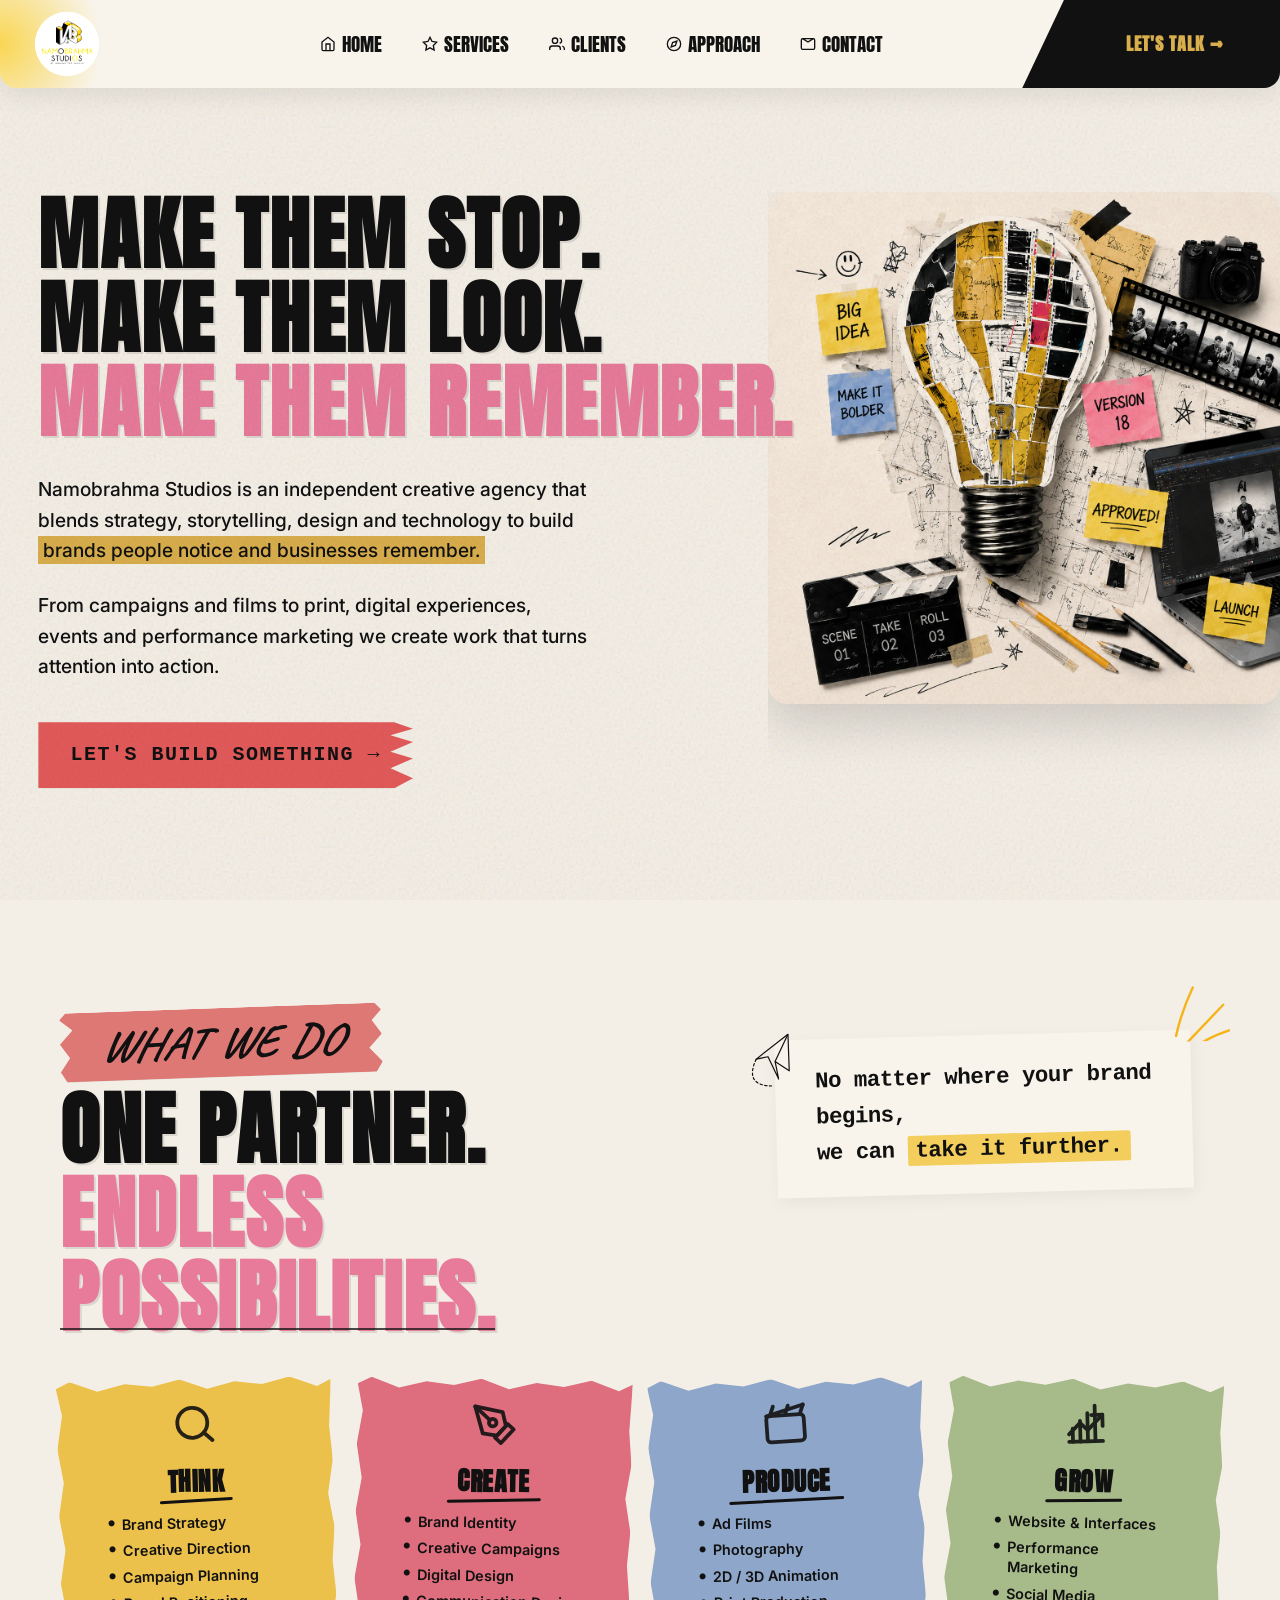
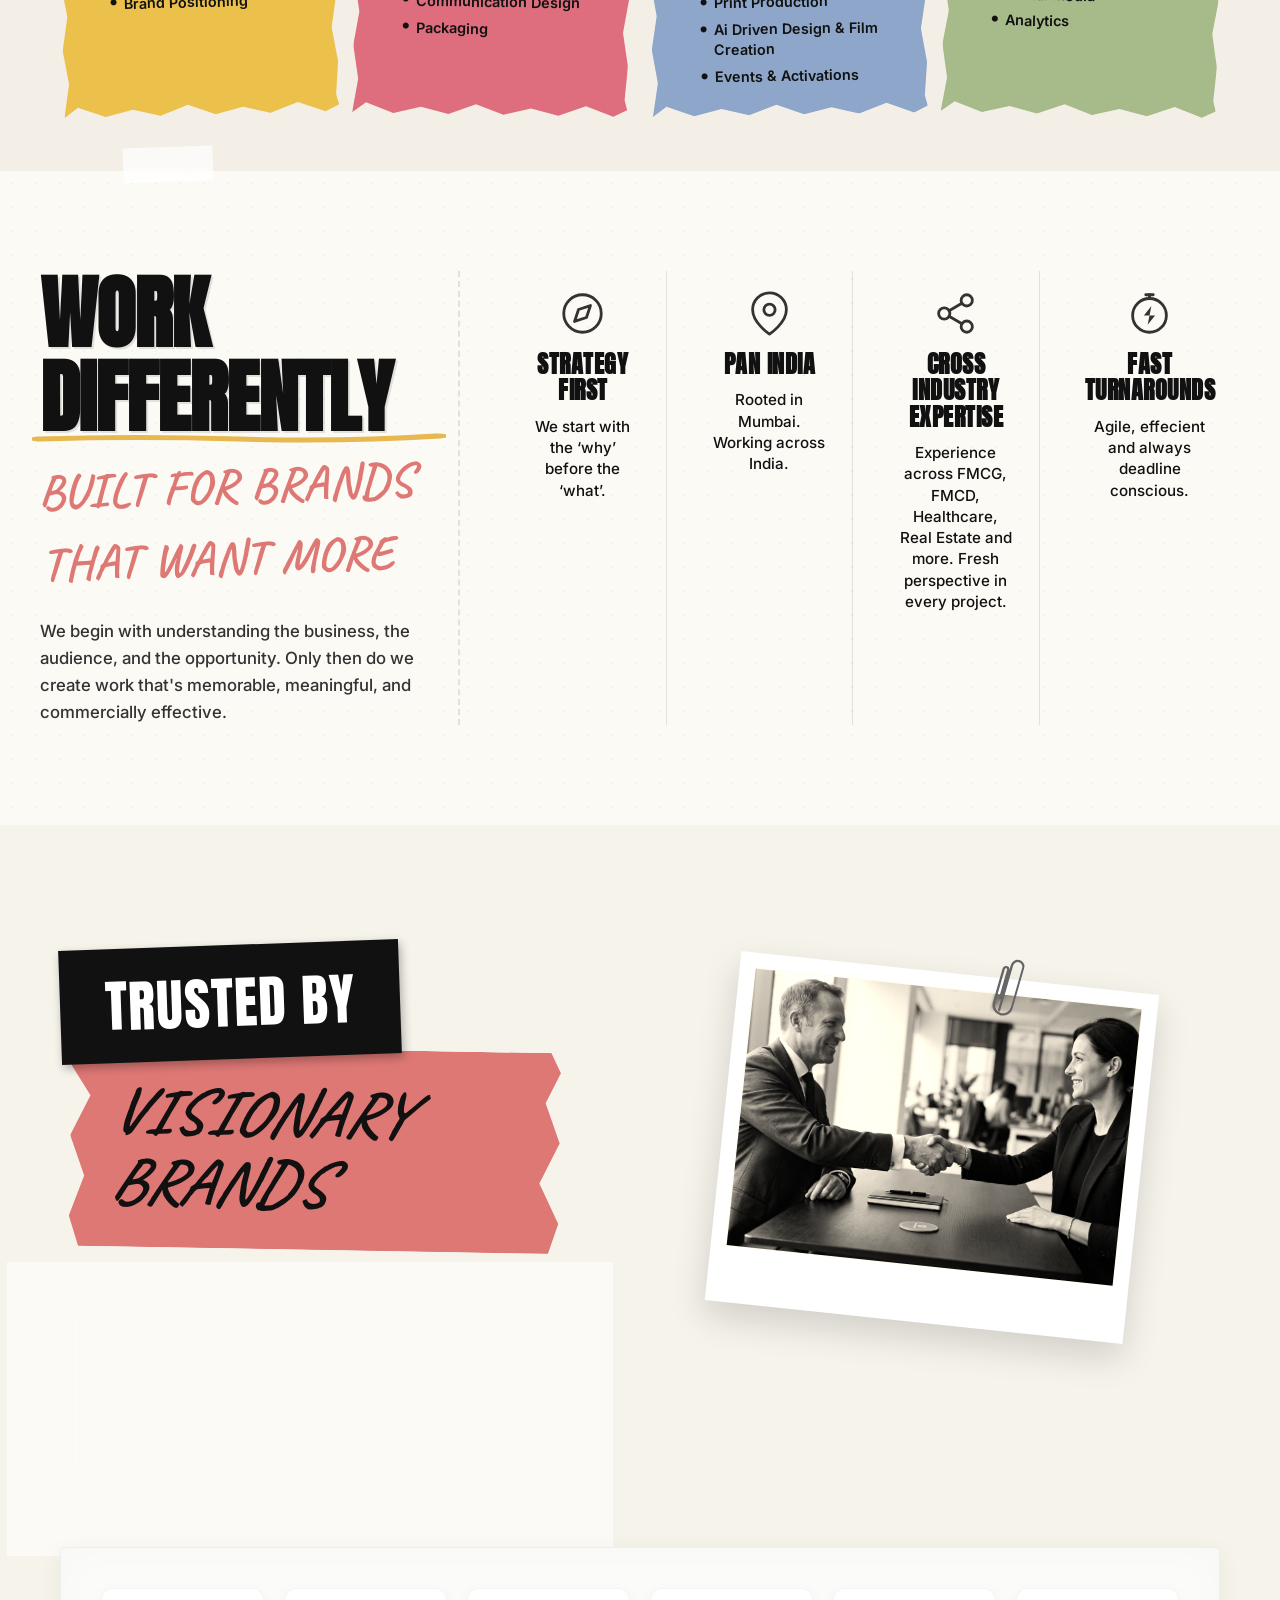
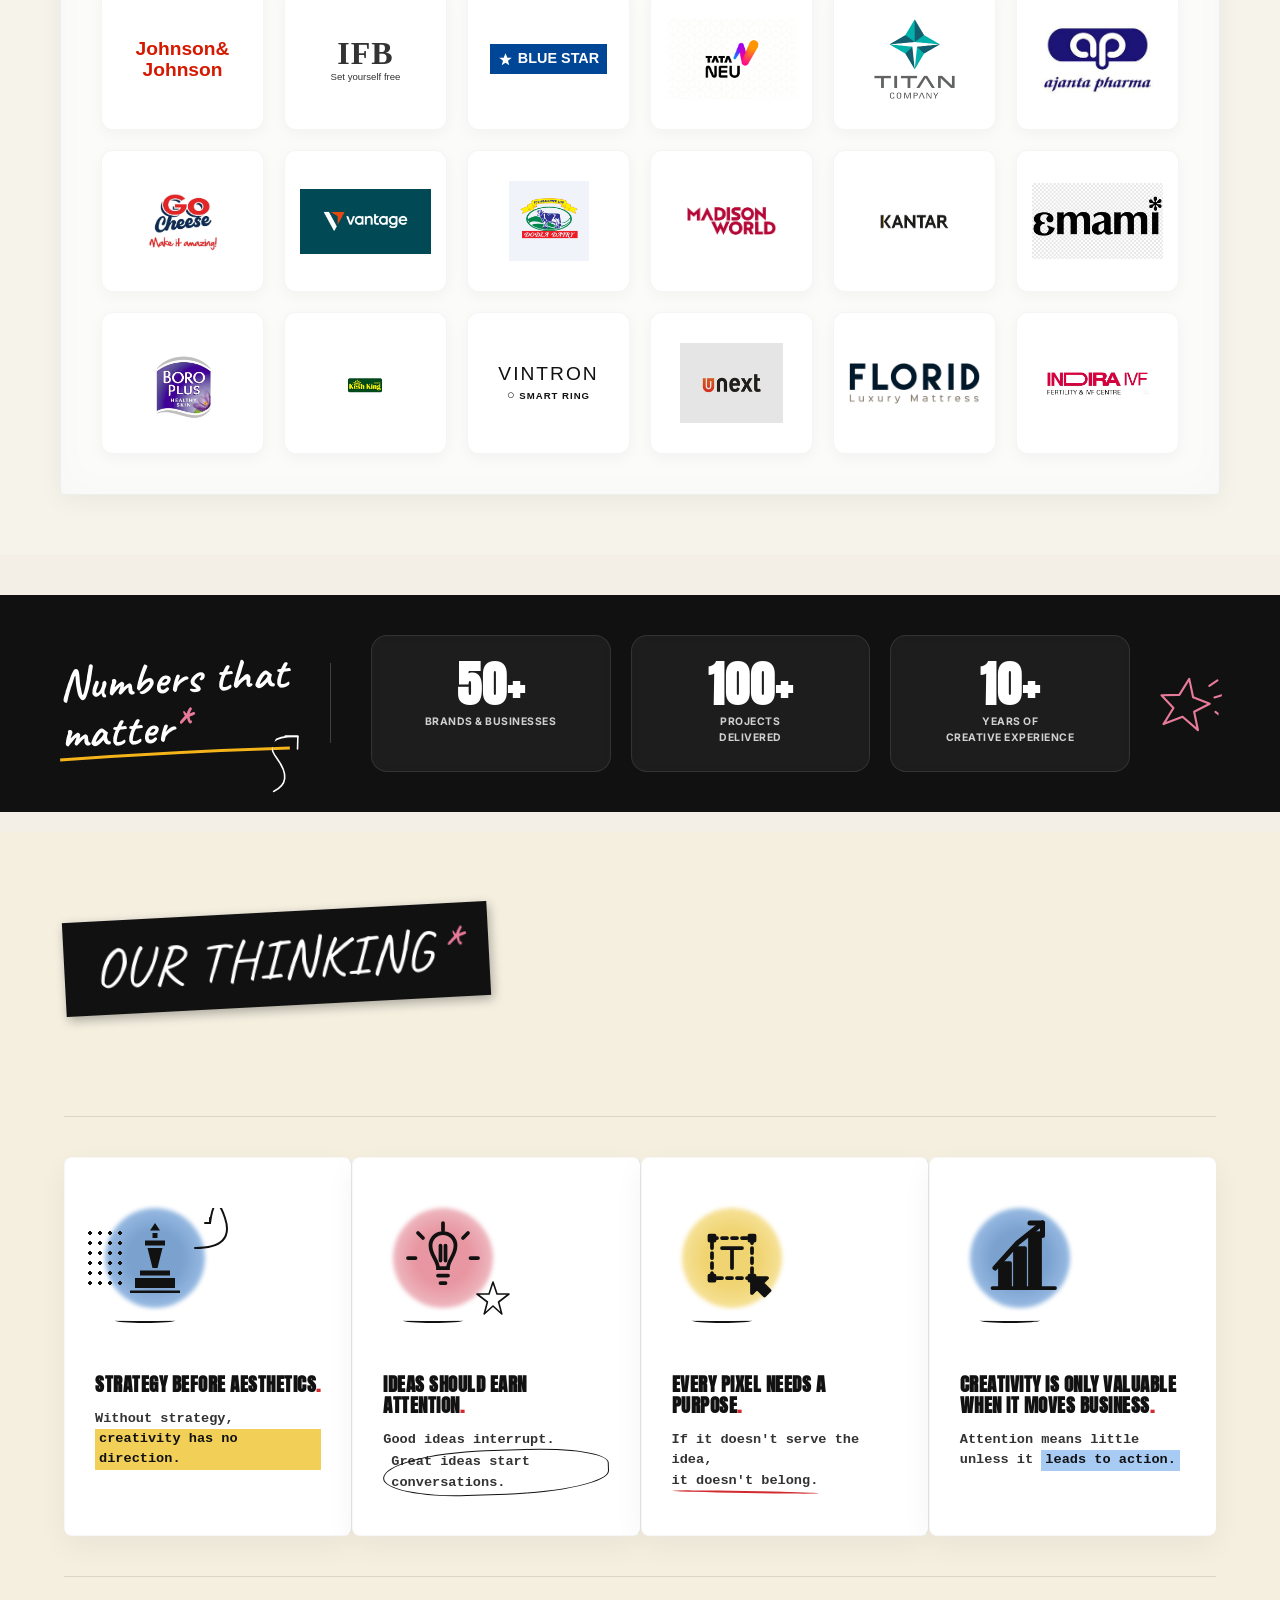
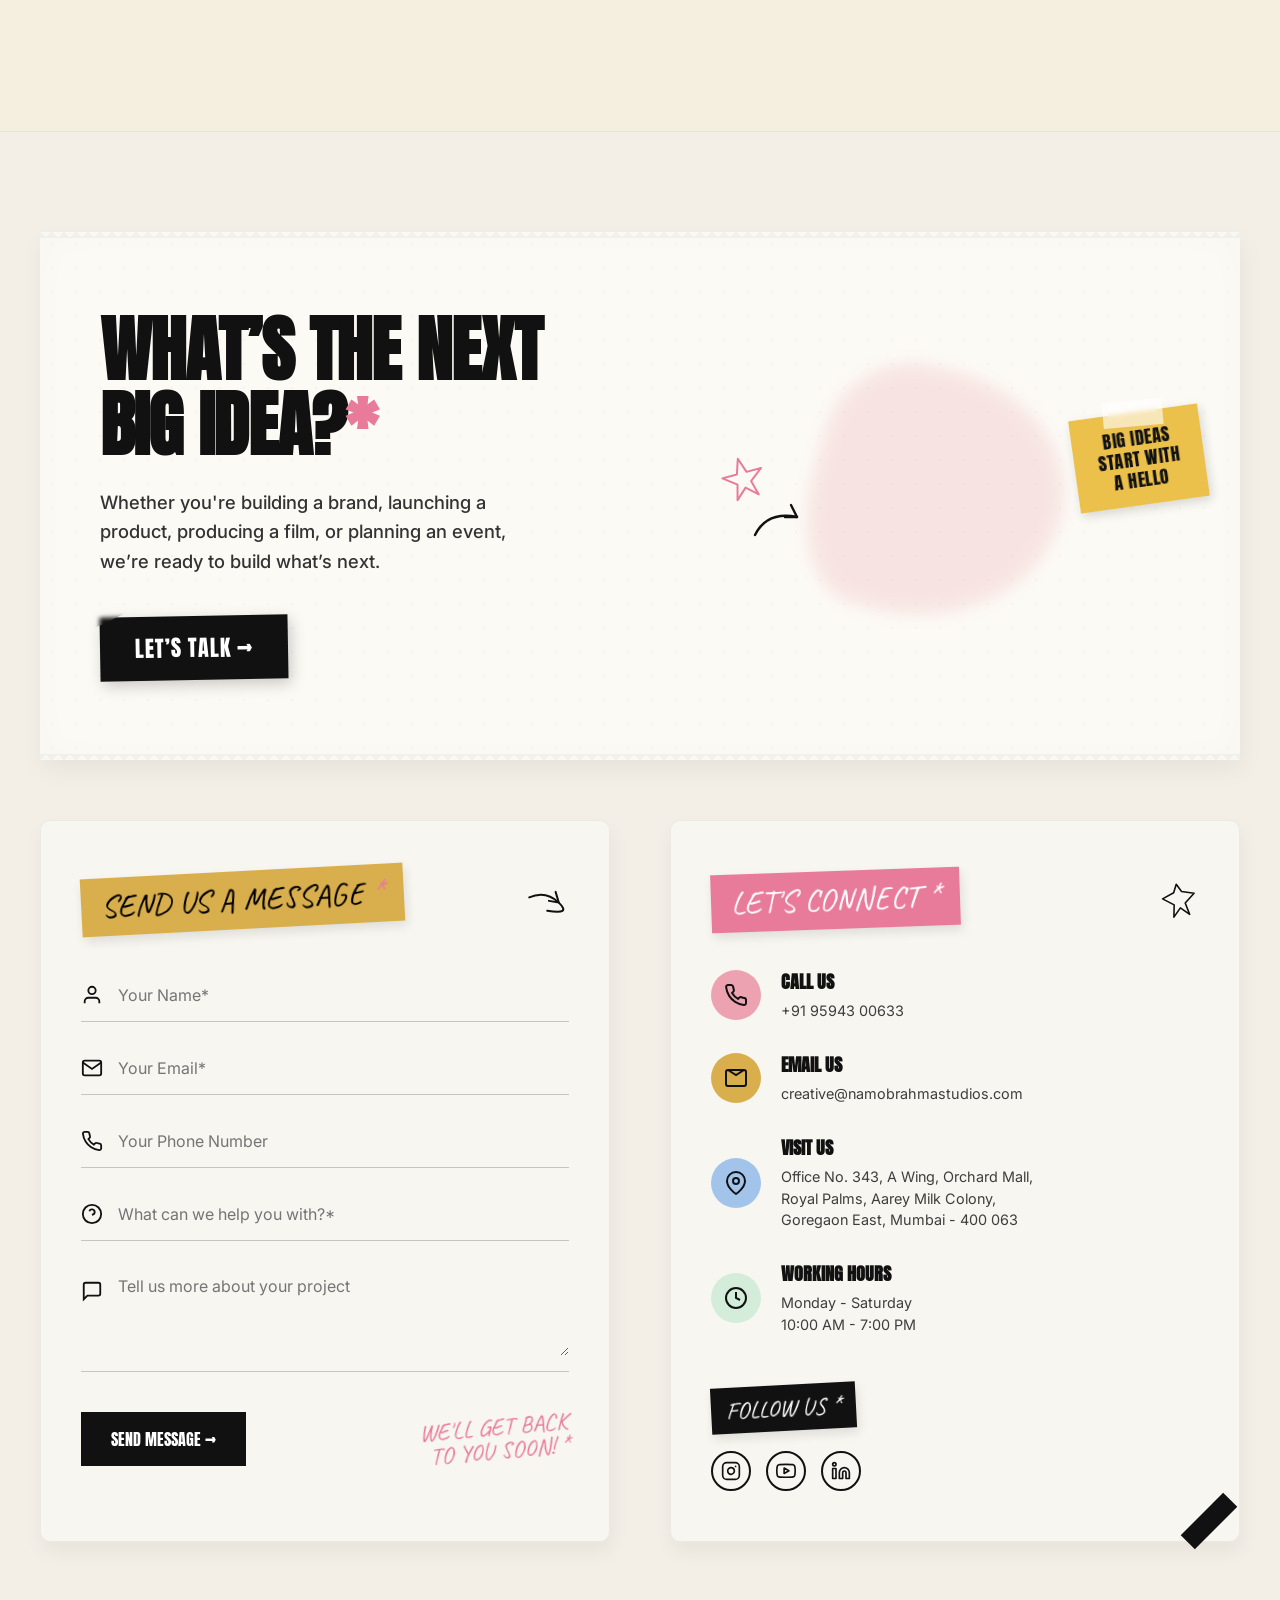
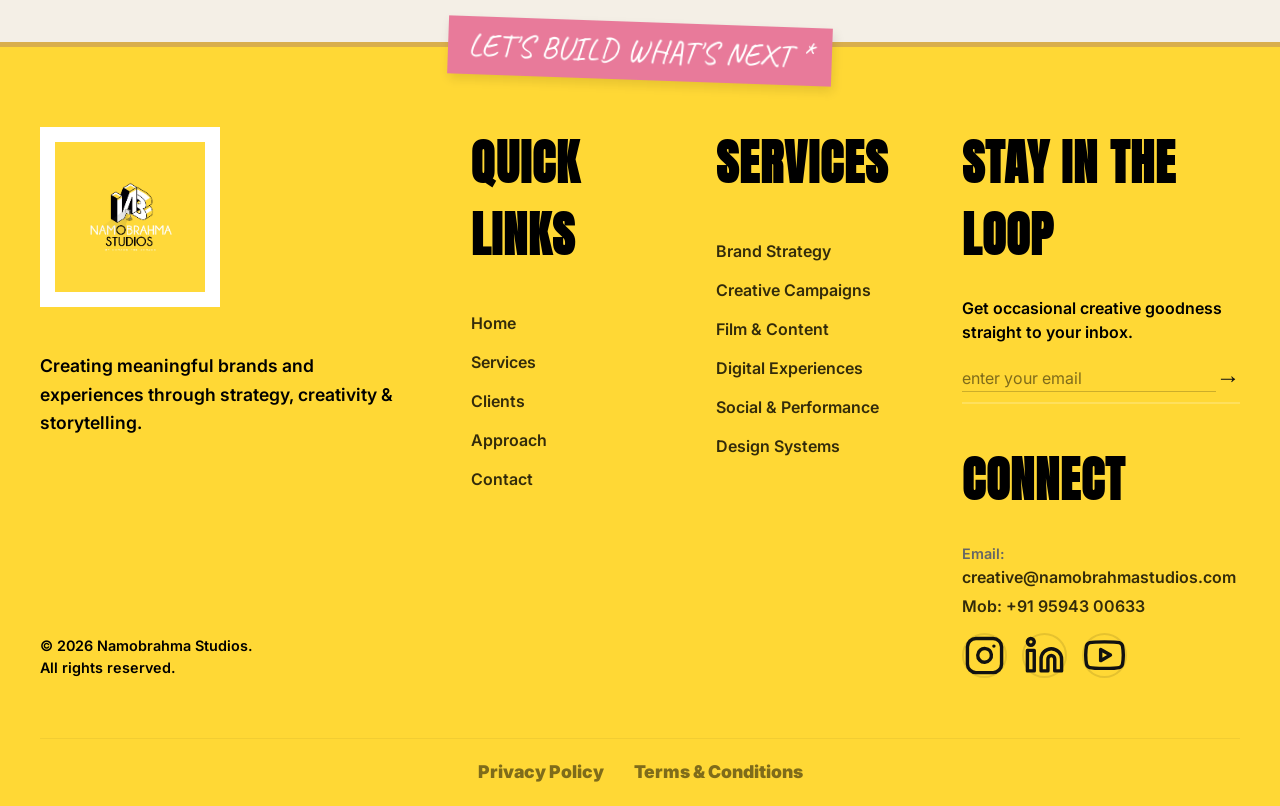
==== index.html @ f461fd4f "Merge: Resolve merge conflicts in index.html and styles.css" ====
<!DOCTYPE html>
<html lang="en">

<head>
  <meta charset="UTF-8" />
  <meta name="viewport" content="width=device-width, initial-width=1.0" />
  <title>Namobrahma Studios | Creative Agency</title>
  <link rel="icon" type="image/png" href="images/fevi_cone.png" />
  <link rel="stylesheet" href="styles.css?v=13" />
  <link rel="preconnect" href="https://fonts.googleapis.com">
  <link rel="preconnect" href="https://fonts.gstatic.com" crossorigin>
  <link
    href="https://fonts.googleapis.com/css2?family=Anton&family=Caveat:wght@400..700&family=Inter:wght@400;500;600;700;800&display=swap"
    rel="stylesheet">
</head>

<body>

  <!-- Background Paper Texture -->
  <div class="global-paper-texture"></div>

  <!-- NAVBAR -->
  <nav class="navbar">
    <a href="#home" class="logo" style="text-decoration:none; display: flex; align-items: center;">
      <img src="images/kunal_logo.png" alt="Namobrahma Studios Logo" class="brand-logo-img"
        style="height: 70px; width: 70px; object-fit: contain; display: block;">
    </a>
    <div class="nav-center">
      <a href="#home" class="nav-link active" style="display: inline-flex; align-items: center; gap: 6px;">
        <svg viewBox="0 0 24 24" fill="none" stroke="currentColor" stroke-width="2" style="width: 16px; height: 16px;">
          <path d="M3 9l9-7 9 7v11a2 2 0 0 1-2 2H5a2 2 0 0 1-2-2z"></path>
          <polyline points="9 22 9 12 15 12 15 22"></polyline>
        </svg>
        HOME
      </a>
      <a href="#SERVICES" class="nav-link" style="display: inline-flex; align-items: center; gap: 6px;">
        <svg viewBox="0 0 24 24" fill="none" stroke="currentColor" stroke-width="2" style="width: 16px; height: 16px;">
          <polygon
            points="12 2 15.09 8.26 22 9.27 17 14.14 18.18 21.02 12 17.77 5.82 21.02 7 14.14 2 9.27 8.91 8.26 12 2">
          </polygon>
        </svg>
        SERVICES
      </a>
      <a href="#CLIENTS" class="nav-link" style="display: inline-flex; align-items: center; gap: 6px;">
        <svg viewBox="0 0 24 24" fill="none" stroke="currentColor" stroke-width="2" style="width: 16px; height: 16px;">
          <path d="M17 21v-2a4 4 0 0 0-4-4H5a4 4 0 0 0-4 4v2"></path>
          <circle cx="9" cy="7" r="4"></circle>
          <path d="M23 21v-2a4 4 0 0 0-3-3.87"></path>
          <path d="M16 3.13a4 4 0 0 1 0 7.75"></path>
        </svg>
        CLIENTS
      </a>
      <a href="#APPROACH" class="nav-link" style="display: inline-flex; align-items: center; gap: 6px;">
        <svg viewBox="0 0 24 24" fill="none" stroke="currentColor" stroke-width="2" style="width: 16px; height: 16px;">
          <circle cx="12" cy="12" r="10"></circle>
          <polygon points="16.24 7.76 14.12 14.12 7.76 16.24 9.88 9.88 16.24 7.76"></polygon>
        </svg>
        APPROACH
      </a>
      <a href="#CONTACT" class="nav-link" style="display: inline-flex; align-items: center; gap: 6px;">
        <svg viewBox="0 0 24 24" fill="none" stroke="currentColor" stroke-width="2" style="width: 16px; height: 16px;">
          <path d="M4 4h16c1.1 0 2 .9 2 2v12c0 1.1-.9 2-2 2H4c-1.1 0-2-.9-2-2V6c0-1.1.9-2 2-2zm0 0l8 5 8-5"></path>
        </svg>
        CONTACT
      </a>
    </div>
    <div class="nav-right" style="position: relative; z-index: 999999; pointer-events: auto;">
      <a href="mailto:creative@namobrahmastudios.com" target="_blank" class="btn-primary"
        style="background: var(--text-black); color: var(--mustard-yellow); padding: 10px 25px; font-family: var(--font-heading); font-size: 1.1rem; border-radius: 4px; text-decoration: none; position: relative; z-index: 999999; pointer-events: auto; cursor: pointer; display: inline-block;">LET'S
        TALK &rarr;</a>
    </div>
    <!-- Mobile Menu Toggle -->
    <button class="hamburger-menu" id="hamburger-menu" aria-label="Open menu">
      <span></span>
      <span></span>
      <span></span>
    </button>
  </nav>

  <!-- Full-Screen Mobile Menu -->
  <div class="mobile-menu-backdrop" id="mobile-menu-backdrop" aria-hidden="true"></div>
  <div class="mobile-drawer" id="mobile-menu" role="dialog" aria-modal="true" aria-label="Mobile Navigation">

    <div class="drawer-content">
      <div class="mobile-menu-links">
        <a href="#home" class="nav-item-link">
          <svg viewBox="0 0 24 24" fill="none" stroke="currentColor" stroke-width="2" class="nav-icon">
            <path d="M3 9l9-7 9 7v11a2 2 0 0 1-2 2H5a2 2 0 0 1-2-2z"></path>
            <polyline points="9 22 9 12 15 12 15 22"></polyline>
          </svg>
          <span class="nav-text">HOME</span>
          <span class="nav-arrow">&rsaquo;</span>
        </a>
        <a href="#SERVICES" class="nav-item-link">
          <svg viewBox="0 0 24 24" fill="none" stroke="currentColor" stroke-width="2" class="nav-icon">
            <polygon
              points="12 2 15.09 8.26 22 9.27 17 14.14 18.18 21.02 12 17.77 5.82 21.02 7 14.14 2 9.27 8.91 8.26 12 2">
            </polygon>
          </svg>
          <span class="nav-text">SERVICES</span>
          <span class="nav-arrow">&rsaquo;</span>
        </a>
        <a href="#CLIENTS" class="nav-item-link">
          <svg viewBox="0 0 24 24" fill="none" stroke="currentColor" stroke-width="2" class="nav-icon">
            <path d="M20 21v-2a4 4 0 0 0-4-4H8a4 4 0 0 0-4 4v2"></path>
            <circle cx="12" cy="7" r="4"></circle>
          </svg>
          <span class="nav-text">CLIENTS</span>
          <span class="nav-arrow">&rsaquo;</span>
        </a>
        <a href="#APPROACH" class="nav-item-link">
          <svg viewBox="0 0 24 24" fill="none" stroke="currentColor" stroke-width="2" class="nav-icon">
            <circle cx="12" cy="12" r="10"></circle>
            <polygon points="16.24 7.76 14.12 14.12 7.76 16.24 9.88 9.88 16.24 7.76"></polygon>
          </svg>
          <span class="nav-text">APPROACH</span>
          <span class="nav-arrow">&rsaquo;</span>
        </a>
        <a href="#CONTACT" class="nav-item-link">
          <svg viewBox="0 0 24 24" fill="none" stroke="currentColor" stroke-width="2" class="nav-icon">
            <path d="M4 4h16c1.1 0 2 .9 2 2v12c0 1.1-.9 2-2 2H4c-1.1 0-2-.9-2-2V6c0-1.1.9-2 2-2z"></path>
            <polyline points="22,6 12,13 2,6"></polyline>
          </svg>
          <span class="nav-text">CONTACT</span>
          <span class="nav-arrow">&rsaquo;</span>
        </a>
        <a href="mailto:creative@namobrahmastudios.com" class="btn-primary black-btn drawer-cta"
          style="margin-top: 1rem; display: flex; align-items: center; justify-content: center; gap: 10px; font-size: 1.1rem; padding: 12px 20px; position: relative; z-index: 99999; cursor: pointer;">
          <svg viewBox="0 0 24 24" fill="none" stroke="currentColor" stroke-width="2.5"
            style="width: 22px; height: 22px;">
            <path d="M4 4h16c1.1 0 2 .9 2 2v12c0 1.1-.9 2-2 2H4c-1.1 0-2-.9-2-2V6c0-1.1.9-2 2-2zm0 0l8 5 8-5" />
          </svg>
          LET'S TALK
        </a>
      </div>

      <div class="mobile-menu-footer"
        style="display: flex; flex-direction: column; align-items: center; gap: 15px; width: 100%; margin-top: auto; padding-top: 10px;">
        <div class="mobile-menu-socials" style="display: flex; gap: 20px;">
          <a href="https://www.instagram.com/namobrahmastudios?igsh=MTkwMXp5d3l5ZXR4Zg==" target="_blank"
            rel="noopener noreferrer"
            style="color: #111; transition: transform 0.3s ease, color 0.3s ease; display: flex; align-items: center; justify-content: center;"
            onmouseover="this.style.color='#f78da7'; this.style.transform='translateY(-3px) scale(1.1)';"
            onmouseout="this.style.color='#111'; this.style.transform='translateY(0) scale(1)';">
            <svg viewBox="0 0 24 24" stroke="currentColor" stroke-width="2" fill="none" stroke-linecap="round"
              stroke-linejoin="round" style="width: 24px; height: 24px;">
              <rect x="2" y="2" width="20" height="20" rx="5" ry="5"></rect>
              <path d="M16 11.37A4 4 0 1 1 12.63 8 4 4 0 0 1 16 11.37z"></path>
              <line x1="17.5" y1="6.5" x2="17.51" y2="6.5"></line>
            </svg>
          </a>
          <a href="https://www.linkedin.com/company/namobrahma-studios/" target="_blank" rel="noopener noreferrer"
            style="color: #111; transition: transform 0.3s ease, color 0.3s ease; display: flex; align-items: center; justify-content: center;"
            onmouseover="this.style.color='#f78da7'; this.style.transform='translateY(-3px) scale(1.1)';"
            onmouseout="this.style.color='#111'; this.style.transform='translateY(0) scale(1)';">
            <svg viewBox="0 0 24 24" stroke="currentColor" stroke-width="2" fill="none" stroke-linecap="round"
              stroke-linejoin="round" style="width: 24px; height: 24px;">
              <path d="M16 8a6 6 0 0 1 6 6v7h-4v-7a2 2 0 0 0-2-2 2 2 0 0 0-2 2v7h-4v-7a6 6 0 0 1 6-6z"></path>
              <rect x="2" y="9" width="4" height="12"></rect>
              <circle cx="4" cy="4" r="2"></circle>
            </svg>
          </a>
          <a href="https://youtube.com/@namobrahmastudios8147?si=V2e2iXFyJWgSS1Wc" target="_blank"
            rel="noopener noreferrer"
            style="color: #111; transition: transform 0.3s ease, color 0.3s ease; display: flex; align-items: center; justify-content: center;"
            onmouseover="this.style.color='#f78da7'; this.style.transform='translateY(-3px) scale(1.1)';"
            onmouseout="this.style.color='#111'; this.style.transform='translateY(0) scale(1)';">
            <svg viewBox="0 0 24 24" stroke="currentColor" stroke-width="2" fill="none" stroke-linecap="round"
              stroke-linejoin="round" style="width: 24px; height: 24px;">
              <path
                d="M22.54 6.42a2.78 2.78 0 0 0-1.94-2C18.88 4 12 4 12 4s-6.88 0-8.6.46a2.78 2.78 0 0 0-1.94 2A29 29 0 0 0 1 11.75a29 29 0 0 0 .46 5.33 2.78 2.78 0 0 0 1.94 2c1.72.46 8.6.46 8.6.46s6.88 0 8.6-.46a2.78 2.78 0 0 0 1.94-2 29 29 0 0 0 .46-5.33 29 29 0 0 0-.46-5.33z">
              </path>
              <polygon points="9.75 15.02 15.5 11.75 9.75 8.48 9.75 15.02"></polygon>
            </svg>
          </a>
        </div>
        <div class="mobile-menu-contact"
          style="display: flex; flex-direction: column; gap: 6px; font-family: var(--font-body); font-size: 0.85rem; color: #111; align-items: center; text-align: center;">
          <a href="mailto:creative@namobrahmastudios.com"
            style="display: flex; align-items: center; gap: 8px; text-decoration: none; color: #111; transition: opacity 0.3s ease; overflow-wrap: anywhere; word-break: break-word;"
            onmouseover="this.style.opacity='0.7';" onmouseout="this.style.opacity='1';">
            <svg viewBox="0 0 24 24" fill="none" stroke="#cca45d" stroke-width="2"
              style="width: 14px; height: 14px; flex-shrink: 0;">
              <path d="M4 4h16c1.1 0 2 .9 2 2v12c0 1.1-.9 2-2 2H4c-1.1 0-2-.9-2-2V6c0-1.1.9-2 2-2zm0 0l8 5 8-5" />
            </svg>
            creative@namobrahmastudios.com
          </a>
          <a href="https://www.google.com/maps/search/?api=1&query=Office+No.+343,+A+Wing,+Orchard+Mall,+Royal+Palms,+Aarey+Milk+Colony,+Goregaon+East,+Mumbai+-+400+063"
            target="_blank" rel="noopener noreferrer"
            style="display: flex; align-items: center; gap: 8px; text-decoration: none; color: #111; transition: opacity 0.3s ease;"
            onmouseover="this.style.opacity='0.7';" onmouseout="this.style.opacity='1';">
            <svg viewBox="0 0 24 24" fill="none" stroke="#cca45d" stroke-width="2"
              style="width: 14px; height: 14px; flex-shrink: 0;">
              <path d="M21 10c0 7-9 13-9 13s-9-6-9-13a9 9 0 0 1 18 0z" />
              <circle cx="12" cy="10" r="3" />
            </svg>
            Mumbai, India
          </a>
        </div>
      </div>
    </div>
  </div>

  <!-- HERO SECTION -->
  <header class="hero-section" id="home">


    <div class="hero-content">
      <div class="hero-left">
        <h1 class="huge-title" style="margin-bottom: 30px;">
          <div class="line animate-fade-up delay-1">MAKE THEM STOP.</div>
          <div class="line animate-fade-up delay-2">MAKE THEM LOOK.</div>
          <div class="line animate-fade-up delay-3" style="color: var(--hot-pink); position: relative;">MAKE THEM
            REMEMBER.
            <svg style="position: absolute; bottom: 8px; left: 0; width: 100%; height: 8px;" preserveAspectRatio="none"
              viewBox="0 0 100 10">
              <path class="animate-draw delay-4" d="M0 5 Q 25 2, 50 5 T 100 5" fill="none" stroke="#111"
                stroke-width="3" stroke-linecap="round" />
            </svg>
          </div>
        </h1>
        <p class="hero-desc animate-fade-up delay-4"
          style="max-width: 550px; font-weight: 500; font-size: 1.2rem; line-height: 1.6; margin-bottom: 1.5rem;">
          Namobrahma Studios is an independent creative agency that blends strategy, storytelling, design and technology
          to build <mark style="background-color: var(--mustard-yellow); padding: 2px 5px; color: inherit;">brands
            people notice and businesses remember.</mark>
        </p>
        <p class="hero-desc animate-fade-up delay-5"
          style="max-width: 550px; font-weight: 500; font-size: 1.2rem; line-height: 1.6;">
          From campaigns and films to print, digital experiences, events and performance marketing we create work that
          turns <span style="position: relative; white-space: nowrap;">attention into action.<svg
              style="position:absolute; bottom:0px; left:0; width:100%; height:6px;" preserveAspectRatio="none"
              viewBox="0 0 100 5">
              <path class="animate-draw delay-6" d="M0 3 Q 25 0, 50 3 T 100 3" fill="none" stroke="#E87A9A"
                stroke-width="2" />
            </svg></span>
        </p>
        <div class="hero-ctas animate-fade-up delay-6" style="margin-top: 40px;">
          <a href="#CONTACT" class="btn-torn-pink">LET'S BUILD SOMETHING &rarr;</a>
          <svg style="width: 60px; height: 60px; margin-left: 20px;" viewBox="0 0 100 100">
            <path class="animate-draw delay-7" d="M 90 80 Q 50 90, 20 40" fill="none" stroke="#111" stroke-width="2" />
            <path class="animate-draw delay-7" d="M 30 35 L 20 40 L 15 50" fill="none" stroke="#111" stroke-width="2" />
          </svg>
        </div>
      </div>

      <div class="hero-right">
        <!-- Dynamic Interactive Collage -->
        <div class="collage-container">
          <img src="images/home_page_image.png" alt="Hero Collage" class="hero-collage-img"
            style="border-radius: 20px; box-shadow: 0 20px 50px rgba(0,0,0,0.15);" />
        </div>
      </div>
    </div>
  </header>

  <div id="SERVICES">
    <!-- SERVICES NEW HERO SECTION -->
    <section class="services-hero">
      <div class="services-hero-top">
        <div class="sh-left">
          <div class="animate-jump-on-scroll">
            <div class="pink-torn-tape">WHAT WE DO</div>
          </div>
          <h1 class="huge-title" style="margin-bottom: 20px; line-height: 0.9;">
            <div class="line">ONE PARTNER.</div>
            <div class="line" style="color: var(--hot-pink);">ENDLESS</div>
            <div class="line" style="color: var(--hot-pink); position: relative;">POSSIBILITIES.
              <svg style="position: absolute; bottom: 8px; left: 0; width: 100%; height: 4px;"
                preserveAspectRatio="none" viewBox="0 0 100 10">
                <path d="M0 5 L100 5" fill="none" stroke="#111" stroke-width="4" stroke-linecap="round" />
              </svg>
            </div>
          </h1>
        </div>
        <div class="sh-right" style="padding-top: 20px;">
          <div class="sh-desc-wrapper"
            style="position: relative; display: inline-block; padding: 25px 40px; transform: rotate(-1.5deg); margin-left: 20px;">
            <!-- Paper plane doodle -->
            <div class="doodle-plane" style="position: absolute; top: -15px; left: -30px; transform: rotate(-10deg);">
              <svg width="60" height="60" viewBox="0 0 100 100">
                <path class="plane-path" d="M 20 50 L 80 20 L 70 80 L 50 60 L 50 90 L 40 50 Z" fill="none" stroke="#111"
                  stroke-width="2" stroke-linejoin="round" />
                <path class="plane-path" d="M 50 60 L 80 20" fill="none" stroke="#111" stroke-width="2" />
                <path class="plane-path" d="M 20 50 Q -10 90, 40 100" fill="none" stroke="#111" stroke-width="2"
                  stroke-dasharray="4 4" stroke-linecap="round" />
              </svg>
            </div>

            <p class="sh-desc"
              style="font-family: 'Courier New', Courier, monospace; font-weight: 700; font-size: 1.4rem; line-height: 1.6; margin: 0; letter-spacing: -0.5px;">
              No matter where your brand<br>
              begins,<br>
              we can <mark class="sh-mark" style="padding: 2px 8px; border-radius: 2px;">take it further.</mark>
            </p>

            <!-- Yellow radiating doodle top right -->
            <svg
              style="position: absolute; right: 20px; top: -30px; width: 60px; height: 60px; transform: translate(100%, -30%);"
              viewBox="0 0 100 100">
              <path d="M 10 90 Q 20 50, 40 10" fill="none" stroke="#F4B41A" stroke-width="4" stroke-linecap="round" />
              <path d="M 30 100 Q 60 70, 90 40" fill="none" stroke="#F4B41A" stroke-width="4" stroke-linecap="round" />
              <path d="M 40 110 Q 70 90, 110 80" fill="none" stroke="#F4B41A" stroke-width="4" stroke-linecap="round" />
            </svg>
          </div>

          <div class="pantone-graphic" style="text-align:right; margin-top: 20px; position: relative; z-index: -1;">
            <!-- CSS Pantone Swatches -->
            <div class="pantone-fan">
              <div class="swatch s1">
                <div class="color" style="background: #C3C5C4;"></div>
                <div class="white-base"></div>
              </div>
              <div class="swatch s2">
                <div class="color" style="background: #540D14;"></div>
                <div class="white-base"></div>
              </div>
              <div class="swatch s3">
                <div class="color" style="background: #CD5144;"></div>
                <div class="white-base"></div>
              </div>
              <div class="swatch s4">
                <div class="color" style="background: #CBA012;"></div>
                <div class="white-base"></div>
              </div>
              <div class="swatch s5">
                <div class="color" style="background: #DC9E0E;"></div>
                <div class="white-base"></div>
              </div>
              <div class="swatch s6">
                <div class="color" style="background: #B4234C;"></div>
                <div class="white-base"></div>
              </div>
              <div class="swatch s7">
                <div class="color" style="background: #0D3E4A;"></div>
                <div class="white-base"></div>
              </div>
              <div class="swatch s8">
                <div class="color" style="background: #143545;"></div>
                <div class="white-base"></div>
              </div>
              <div class="swatch s9">
                <div class="color" style="background: #182C3D;"></div>
                <div class="white-base pantone-text">PANTONE</div>
                <div class="tape-piece"></div>
              </div>
            </div>
          </div>
        </div>
      </div>



      <div class="services-paper-container">
        <div class="paper-card p-yellow">
          <svg class="paper-icon" viewBox="0 0 24 24" fill="none" stroke="#111" stroke-width="2" stroke-linecap="round"
            stroke-linejoin="round">
            <circle cx="11" cy="11" r="8"></circle>
            <line x1="21" y1="21" x2="16.65" y2="16.65"></line>
          </svg>
          <h3>THINK</h3>
          <ul class="paper-list">
            <li>Brand Strategy</li>
            <li>Creative Direction</li>
            <li>Campaign Planning</li>
            <li>Brand Positioning</li>
          </ul>
        </div>
        <div class="paper-card p-pink">
          <svg class="paper-icon" viewBox="0 0 24 24" fill="none" stroke="#111" stroke-width="2" stroke-linecap="round"
            stroke-linejoin="round">
            <path d="M12 19l7-7 3 3-7 7-3-3z"></path>
            <path d="M18 13l-1.5-7.5L2 2l3.5 14.5L13 18l5-5z"></path>
            <path d="M2 2l7.586 7.586"></path>
            <circle cx="11" cy="11" r="2"></circle>
          </svg>
          <h3>CREATE</h3>
          <ul class="paper-list">
            <li>Brand Identity</li>
            <li>Creative Campaigns</li>
            <li>Digital Design</li>
            <li>Communication Design</li>
            <li>Packaging</li>
          </ul>
        </div>
        <div class="paper-card p-blue">
          <svg class="paper-icon" viewBox="0 0 24 24" fill="none" stroke="#111" stroke-width="2" stroke-linecap="round"
            stroke-linejoin="round">
            <rect x="2" y="7" width="20" height="14" rx="2" ry="2"></rect>
            <path d="M2 7l20-5"></path>
            <path d="M6 2l-2 5"></path>
            <path d="M14 2l-2 5"></path>
            <path d="M22 2l-2 5"></path>
          </svg>
          <h3>PRODUCE</h3>
          <ul class="paper-list">
            <li>Ad Films</li>
            <li>Photography</li>
            <li>2D / 3D Animation</li>
            <li>Print Production</li>
            <li>Ai Driven Design & Film Creation</li>
            <li>Events & Activations</li>
          </ul>
        </div>
        <div class="paper-card p-green">
          <svg class="paper-icon" viewBox="0 0 24 24" fill="none" stroke="#111" stroke-width="2" stroke-linecap="round"
            stroke-linejoin="round">
            <path d="M3 21h18"></path>
            <path d="M5 21V14"></path>
            <path d="M9 21V10"></path>
            <path d="M13 21V6"></path>
            <path d="M17 21V2"></path>
            <polyline points="3 17 9 11 13 15 21 7"></polyline>
            <polyline points="15 7 21 7 21 13"></polyline>
          </svg>
          <h3>GROW</h3>
          <ul class="paper-list">
            <li>Website & Interfaces</li>
            <li>Performance Marketing</li>
            <li>Social Media</li>
            <li>Analytics</li>
          </ul>
        </div>
      </div>

    </section>

    <!-- WORK DIFFERENTLY (Scrapbook Section) -->
    <section class="scrapbook-section"
      style="padding: 100px 40px; max-width: 1400px; margin: 0 auto; position: relative;">

      <div class="sb-layout-row">
        <!-- Main Heading Area -->
        <div class="sb-header-left">
          <!-- Tape decoration -->
          <div class="sb-tape sb-tape-center"
            style="position: absolute; top: -20px; left: 10%; transform: rotate(-2deg); width: 80px; height: 25px;">
          </div>

          <h2 class="huge-title"
            style="font-family: 'Anton', sans-serif; font-size: 4rem; letter-spacing: -1px; margin-bottom: 5px; color: #111; text-transform: uppercase; position: relative; display: inline-block; z-index: 2;">
            Work Differently
            <!-- Hand-drawn underline SVG -->
            <svg style="position: absolute; bottom: -5px; left: -2%; width: 104%; height: 20px;"
              preserveAspectRatio="none" viewBox="0 0 100 20">
              <path d="M2 15 Q 25 12, 50 15 T 98 12" fill="none" stroke="#e6b84f" stroke-width="5"
                stroke-linecap="round" />
            </svg>
          </h2>

          <h3
            style="font-family: 'Caveat', cursive; font-size: 2.2rem; color: #de7875; margin-top: 5px; margin-bottom: 25px; transform: rotate(-2deg); display: inline-block;">
            Built for brands that want more
          </h3>

          <p
            style="font-family: 'Inter', sans-serif; font-size: 1.05rem; font-weight: 500; max-width: 100%; line-height: 1.6; color: #333;">
            We begin with understanding the business, the audience, and the opportunity. Only then do we create work
            that's memorable, meaningful, and commercially effective.
          </p>
        </div>

        <!-- Pointers Area -->
        <div class="sb-grid-row">
          <!-- Card 1 -->
          <div class="sb-card">
            <svg class="sb-icon" viewBox="0 0 24 24" fill="none" stroke="#111" stroke-width="1.5" stroke-linecap="round"
              stroke-linejoin="round">
              <circle cx="12" cy="12" r="10"></circle>
              <polygon points="16.24 7.76 14.12 14.12 7.76 16.24 9.88 9.88 16.24 7.76"></polygon>
            </svg>
            <h4>Strategy First</h4>
            <p>We start with the ‘why’ before the ‘what’.</p>
            <div class="sb-hover-mark">
              <svg viewBox="0 0 100 20" preserveAspectRatio="none">
                <path d="M0 10 Q 50 0, 100 15" fill="none" stroke="#111" stroke-width="4" stroke-linecap="round" />
              </svg>
            </div>
          </div>

          <!-- Card 2 -->
          <div class="sb-card">
            <svg class="sb-icon" viewBox="0 0 24 24" fill="none" stroke="#111" stroke-width="1.5" stroke-linecap="round"
              stroke-linejoin="round">
              <path d="M21 10c0 7-9 13-9 13s-9-6-9-13a9 9 0 0 1 18 0z"></path>
              <circle cx="12" cy="10" r="3"></circle>
            </svg>
            <h4>Pan India</h4>
            <p>Rooted in Mumbai. Working across India.</p>
            <div class="sb-hover-mark">
              <svg viewBox="0 0 100 20" preserveAspectRatio="none">
                <path d="M0 15 Q 50 20, 100 10" fill="none" stroke="#111" stroke-width="4" stroke-linecap="round" />
              </svg>
            </div>
          </div>

          <!-- Card 3 -->
          <div class="sb-card">
            <svg class="sb-icon" viewBox="0 0 24 24" fill="none" stroke="#111" stroke-width="1.5" stroke-linecap="round"
              stroke-linejoin="round">
              <circle cx="18" cy="5" r="3"></circle>
              <circle cx="6" cy="12" r="3"></circle>
              <circle cx="18" cy="19" r="3"></circle>
              <line x1="8.59" y1="13.51" x2="15.42" y2="17.49"></line>
              <line x1="15.41" y1="6.51" x2="8.59" y2="10.49"></line>
            </svg>
            <h4>Cross Industry Expertise</h4>
            <p>Experience across FMCG, FMCD, Healthcare, Real Estate and more. Fresh perspective in every project.</p>
            <div class="sb-hover-mark">
              <svg viewBox="0 0 100 20" preserveAspectRatio="none">
                <path d="M0 5 Q 50 15, 100 5" fill="none" stroke="#111" stroke-width="4" stroke-linecap="round" />
              </svg>
            </div>
          </div>

          <!-- Card 4 -->
          <div class="sb-card">
            <svg class="sb-icon" viewBox="0 0 24 24" fill="none" stroke="#111" stroke-width="1.5" stroke-linecap="round"
              stroke-linejoin="round">
              <circle cx="12" cy="13" r="9"></circle>
              <line x1="12" y1="2" x2="12" y2="4"></line>
              <line x1="10" y1="2" x2="14" y2="2"></line>
              <polygon points="13 8 9 13 12 13 11 18 15 13 12 13 13 8" fill="#111" stroke="none"></polygon>
            </svg>
            <h4>Fast Turnarounds</h4>
            <p>Agile, effecient and always deadline conscious.</p>
            <div class="sb-hover-mark">
              <svg viewBox="0 0 100 20" preserveAspectRatio="none">
                <path d="M0 10 Q 50 5, 100 15" fill="none" stroke="#111" stroke-width="4" stroke-linecap="round" />
              </svg>
            </div>
          </div>
        </div>
      </div>

    </section>
  </div>

  <div id="CLIENTS">
    <!-- CLIENTS HERO SECTION -->
    <section class="clients-hero">
      <div class="clients-hero-top">
        <div class="ch-left">
          <div class="black-torn-tape ch-tape-1 interactive-tape">TRUSTED BY</div><br>
          <div class="pink-torn-tape ch-tape-2 interactive-tape"><i>VISIONARY<br>BRANDS</i></div>

          <div class="ch-desc-card">
            <p class="ch-desc"
              style="font-family: 'Courier New', Courier, monospace; font-weight: 700; font-size: 1.15rem; line-height: 1.7; color: #111; margin: 0;">
              We're proud to partner with forward-thinking<br>
              brands across industries who inspire us<br>
              to create work that <span style="position: relative; white-space: nowrap; padding: 0 5px;">makes an
                impact.
                <svg
                  style="position: absolute; top: -5px; left: -5px; width: calc(100% + 10px); height: calc(100% + 10px);"
                  preserveAspectRatio="none" viewBox="0 0 100 30">
                  <ellipse cx="50" cy="15" rx="48" ry="12" fill="none" stroke="#F4B41A" stroke-width="2" />
                  <path d="M10 25 Q 50 30, 90 25" fill="none" stroke="#F4B41A" stroke-width="2" />
                </svg>
              </span>
            </p>
          </div>
        </div>

        <div class="ch-right">
          <div class="collage-wrapper" style="position: relative; width: 100%; height: 100%; min-height: 400px;">
            <!-- Polaroid Handshake -->
            <div class="polaroid-handshake">
              <img src="images/client_handshake_bw.png" alt="Handshake" />
              <div class="paperclip">
                <svg width="25" height="70" viewBox="0 0 20 60" fill="none" stroke="#666" stroke-width="2"
                  stroke-linecap="round">
                  <path d="M10 50 L10 10 A5 5 0 0 1 20 10 L20 45 A8 8 0 0 1 4 45 L4 15 A2 2 0 0 1 8 15 L8 40" />
                </svg>
              </div>
            </div>
          </div>
        </div>
      </div>

      <div class="clients-grid-container">
        <div class="clients-grid-inner">
          <!-- Row 1 -->
          <div class="cl-logo"><span
              style="color:#D51900; font-family:Arial, sans-serif; font-weight:700; font-size:1.2rem; line-height:1.1; text-align:center;">Johnson&amp;<br>Johnson</span>
          </div>
          <div class="cl-logo">
            <div
              style="text-align:center; font-family:'Times New Roman', serif; font-weight:900; font-size:2rem; line-height:1; letter-spacing:1px; color:#333;">
              IFB<div
                style="font-family:sans-serif; font-size:0.6rem; letter-spacing:0; font-weight:normal; margin-top:3px;">
                Set yourself free</div>
            </div>
          </div>
          <div class="cl-logo">
            <div
              style="background:#004696; color:#fff; font-family:sans-serif; font-weight:bold; padding:4px 8px; font-size:0.9rem; display:flex; align-items:center; gap:5px;">
              <svg width="15" height="15" viewBox="0 0 24 24" fill="#fff">
                <polygon points="12,2 15,9 22,9 16,14 18,21 12,17 6,21 8,14 2,9 9,9" />
              </svg> BLUE STAR
            </div>
          </div>
          <div class="cl-logo">
            <img src="images/04_Tata_Neu.png" alt="Tata Neu" class="client-img-logo">
          </div>
          <div class="cl-logo">
            <img src="images/05_Titan (3).png" alt="Titan" class="client-img-logo">
          </div>
          <div class="cl-logo">
            <img src="images/ajanta.jpg" alt="Ajanta" class="client-img-logo">
          </div>

          <!-- Row 2 -->
          <div class="cl-logo">
            <img src="images/go cheese.png" alt="Go Cheese" class="client-img-logo">
          </div>
          <div class="cl-logo">
            <img src="images/vantage-.webp" alt="Vantage" class="client-img-logo">
          </div>
          <div class="cl-logo">
            <img src="images/09_Dodla_Dairy.png" alt="Dodla Dairy" class="client-img-logo">
          </div>
          <div class="cl-logo">
            <img src="images/10_Madison_Media_Group.png" alt="Madison Media Group" class="client-img-logo">
          </div>
          <div class="cl-logo">
            <img src="images/Kantar.avif" alt="Kantar" class="client-img-logo">
          </div>
          <div class="cl-logo">
            <img src="images/emami.webp" alt="Emami" class="client-img-logo">
          </div>

          <!-- Row 3 -->
          <div class="cl-logo">
            <img src="images/broplus.png" alt="Boro Plus" class="client-img-logo">
          </div>
          <div class="cl-logo">
            <img src="images/14_Kesh_King.png" alt="Kesh King" class="client-img-logo">
          </div>
          <div class="cl-logo">
            <div
              style="font-family:sans-serif; font-weight:300; font-size:1.2rem; line-height:1; text-align:center; letter-spacing:2px;">
              VINTRON<br><span style="font-size:0.6rem; font-weight:bold; letter-spacing:1px;"><span
                  style="font-size:0.8rem;">&cir;</span> SMART RING</span></div>
          </div>
          <div class="cl-logo">
            <img src="images/unnext.jpg" alt="Unext" class="client-img-logo">
          </div>
          <div class="cl-logo">
            <img src="images/floridlogo-.webp" alt="Florid" class="client-img-logo">
          </div>
          <div class="cl-logo">
            <img src="images/indira-.avif" alt="Indira IVF" class="client-img-logo">
          </div>
        </div>
      </div>
    </section>

    <!-- BY THE NUMBERS BANNER -->
    <section class="by-the-numbers-banner">
      <div class="btn-left">
        <h2 class="btn-title" style="text-transform: none;">Numbers that<br>matter<span class="btn-star">*</span></h2>
        <svg class="btn-underline" preserveAspectRatio="none" viewBox="0 0 100 10">
          <path d="M0 5 Q 50 2, 100 5" fill="none" stroke="#F4B41A" stroke-width="4" stroke-linecap="round" />
        </svg>
        <div class="btn-arrow-doodle">
          <svg viewBox="0 0 50 100" fill="none" stroke="#fff" stroke-width="2" stroke-linecap="round"
            stroke-linejoin="round">
            <path d="M20 90 Q 40 70, 10 50 T 25 15" />
            <path d="M10 20 L 25 15 L 30 30" />
          </svg>
        </div>
      </div>

      <div class="btn-divider"></div>

      <div class="btn-grid" style="grid-template-columns: repeat(3, 1fr);">
        <div class="btn-stat">
          <h3>50+</h3>
          <p>BRANDS & BUSINESSES</p>
        </div>
        <div class="btn-divider-sm"></div>

        <div class="btn-stat">
          <h3>100+</h3>
          <p>PROJECTS<br>DELIVERED</p>
        </div>
        <div class="btn-divider-sm"></div>

        <div class="btn-stat">
          <h3>10+</h3>
          <p>YEARS OF<br>CREATIVE EXPERIENCE</p>
        </div>
      </div>

      <div class="btn-star-doodle">
        <svg viewBox="0 0 100 100" fill="none" stroke="#E87A9A" stroke-width="3" stroke-linecap="round"
          stroke-linejoin="round">
          <polygon points="50 15, 60 40, 85 45, 65 60, 75 85, 50 70, 25 85, 35 60, 15 45, 40 40" />
          <line x1="80" y1="20" x2="90" y2="10" />
          <line x1="90" y1="35" x2="100" y2="30" />
          <line x1="95" y1="55" x2="105" y2="60" />
        </svg>
      </div>
    </section>
  </div>


  <div id="APPROACH">
    <!-- OUR THINKING SECTION -->
    <section class="our-thinking-section">
      <div class="thinking-header">
        <div class="black-torn-tape thinking-tape">OUR THINKING<span class="red-star">*</span></div>
      </div>

      <div class="thinking-grid">
        <!-- Column 1 -->
        <div class="thinking-col">
          <div class="t-icon-wrapper">
            <div class="watercolor-circle blue-circle"></div>
            <div class="dot-grid-doodle"></div>
            <div class="swoop-arrow-doodle">
              <svg viewBox="0 0 50 50" fill="none" stroke="#111" stroke-width="2" stroke-linecap="round">
                <path d="M10 40 Q 50 40, 40 10 T 25 15" />
                <path d="M20 15 L 25 15 L 25 10" />
              </svg>
            </div>
            <div class="chess-icon">
              <svg viewBox="0 0 64 64" fill="#111">
                <path
                  d="M32 4 L28 10 H36 Z M30 12 H34 V16 H30 Z M24 18 H40 V22 H24 Z M26 24 H38 L34 40 H30 Z M20 42 H44 V46 H20 Z M16 48 H48 V56 H16 Z M12 58 H52 V60 H12 Z" />
              </svg>
            </div>
            <div class="underline-doodle"></div>
          </div>
          <h3 class="t-heading">Strategy before aesthetics<span class="red-dot">.</span></h3>
          <p class="t-desc">Without strategy, <span class="marker-highlight yellow-marker">creativity has no
              direction.</span></p>
        </div>

        <!-- Column 2 -->
        <div class="thinking-col">
          <div class="t-icon-wrapper">
            <div class="watercolor-circle pink-circle"></div>
            <div class="star-doodle-small">
              <svg viewBox="0 0 50 50" fill="none" stroke="#111" stroke-width="2" stroke-linejoin="round">
                <polygon points="25 5, 30 20, 45 20, 32 30, 36 45, 25 35, 14 45, 18 30, 5 20, 20 20" />
              </svg>
            </div>
            <div class="bulb-icon">
              <svg viewBox="0 0 64 64" fill="none" stroke="#111" stroke-width="3" stroke-linecap="round">
                <path
                  d="M22 22 A 10 10 0 1 1 42 22 C 42 30, 36 34, 36 40 L 28 40 C 28 34, 22 30, 22 22 Z M 28 46 H 36 M 30 52 H 34 M 32 10 V 4 M 16 16 L 12 12 M 48 16 L 52 12 M 10 32 H 4 M 54 32 H 60 M 30 22 V 34 M 34 22 V 34" />
              </svg>
            </div>
            <div class="underline-doodle"></div>
          </div>
          <h3 class="t-heading">Ideas should earn attention<span class="red-dot">.</span></h3>
          <p class="t-desc">Good ideas interrupt.<br><span class="circled-text">Great ideas start conversations.</span>
          </p>
        </div>

        <!-- Column 3 -->
        <div class="thinking-col">
          <div class="t-icon-wrapper">
            <div class="watercolor-circle yellow-circle"></div>
            <div class="cursor-icon">
              <svg viewBox="0 0 64 64" fill="none" stroke="#111" stroke-width="3" stroke-linecap="round"
                stroke-linejoin="round">
                <rect x="16" y="16" width="32" height="32" stroke-dasharray="4 4" />
                <rect x="14" y="14" width="4" height="4" fill="#111" />
                <rect x="46" y="14" width="4" height="4" fill="#111" />
                <rect x="14" y="46" width="4" height="4" fill="#111" />
                <rect x="46" y="46" width="4" height="4" fill="#111" />
                <path d="M24 24 H40 M32 24 V40" />
                <!-- Mouse cursor -->
                <path d="M48 48 L48 60 L52 56 L58 62 L62 58 L56 52 L60 48 Z" fill="#111" />
              </svg>
            </div>
            <div class="underline-doodle"></div>
          </div>
          <h3 class="t-heading">Every pixel needs a purpose<span class="red-dot">.</span></h3>
          <p class="t-desc">If it doesn't serve the idea,<br><span class="underlined-text red-underline">it doesn't
              belong.</span></p>
        </div>

        <!-- Column 4 -->
        <div class="thinking-col">
          <div class="t-icon-wrapper">
            <div class="watercolor-circle blue-circle"></div>
            <div class="chart-icon">
              <svg viewBox="0 0 64 64" fill="none" stroke="#111" stroke-width="3" stroke-linecap="round"
                stroke-linejoin="round">
                <rect x="16" y="36" width="8" height="20" fill="#111" />
                <rect x="28" y="24" width="8" height="32" fill="#111" />
                <rect x="40" y="12" width="8" height="44" fill="#111" />
                <path d="M10 56 H60" />
                <path d="M12 40 L30 20 L50 4" stroke-width="4" />
                <path d="M40 4 H50 V14" stroke-width="4" />
              </svg>
            </div>
            <div class="underline-doodle"></div>
          </div>
          <h3 class="t-heading">Creativity is only valuable when it moves business<span class="red-dot">.</span></h3>
          <p class="t-desc">Attention means little unless it <span class="marker-highlight blue-marker">leads to
              action.</span></p>
        </div>
      </div>
    </section>
  </div>

  <div id="CONTACT">
    <section class="contact-section">
      <!-- PREMIUM SCRAPBOOK CTA BANNER -->
      <div class="cta-scrapbook-banner">
        <div class="cta-sb-left">
          <h2 class="cta-huge-title">WHAT’S THE NEXT<br>BIG IDEA?<span class="hot-pink">*</span></h2>
          <p class="cta-desc">Whether you're building a brand, launching a product, producing a film, or planning an
            event, we’re ready to build what’s next.</p>
          <a href="#contact-form" class="cta-btn-scrapbook">
            <span class="btn-text">LET’S TALK &rarr;</span>
            <div class="btn-tape-corner"></div>
          </a>
        </div>

        <div class="cta-sb-right">
          <!-- Scrapbook collage elements -->
          <div class="collage-phone-wrapper">
            <div class="watercolor-splotch coral-splotch-cta"></div>

            <!-- Vintage phone image -->
            <img src="images/telephone-png.png" alt="Vintage Telephone" class="vintage-phone-img" />

            <!-- Yellow Sticky Note -->
            <div class="sticky-note-yellow">
              <div class="tape-piece-top"></div>
              <p>BIG IDEAS<br>START WITH<br>A HELLO</p>
            </div>

            <!-- Doodles -->
            <svg class="doodle-arrow-cta" viewBox="0 0 50 50" fill="none" stroke="#111" stroke-width="2"
              stroke-linecap="round" stroke-linejoin="round">
              <path d="M10 40 Q 20 20 45 25" />
              <path d="M35 25 L 45 25 L 40 15" />
            </svg>

            <svg class="doodle-star-cta" viewBox="0 0 50 50" fill="none" stroke="#e87a9a" stroke-width="2"
              stroke-linecap="round" stroke-linejoin="round">
              <polygon points="25 5, 30 20, 45 20, 32 30, 36 45, 25 35, 14 45, 18 30, 5 20, 20 20" />
            </svg>

            <div class="tape-cross">
              <div class="tape-line tape-line-1"></div>
              <div class="tape-line tape-line-2"></div>
            </div>
          </div>
        </div>
      </div>

      <div class="contact-grid">
        <!-- Left: Send us a message -->
        <div class="contact-card paper-texture">
          <div class="card-header">
            <div class="tape-label yellow-tape">SEND US A MESSAGE <span class="hot-pink">*</span></div>
            <div class="doodle-arrow-small">
              <svg viewBox="0 0 50 50" fill="none" stroke="#111" stroke-width="2" stroke-linecap="round">
                <path d="M10 25 Q 25 15, 40 25 T 30 35" />
                <path d="M35 15 L 40 25 L 30 25" />
              </svg>
            </div>
          </div>
          <style>
            .input-row.has-icon {
              display: flex !important;
              flex-direction: row !important;
              flex-wrap: nowrap !important;
              align-items: center !important;
              justify-content: flex-start !important;
              position: relative !important;
              z-index: 2 !important;
              padding: 15px 0 !important;
              margin: 0 !important;
            }

            .input-row.has-icon.textarea-row {
              align-items: flex-start !important;
            }

            .input-row.has-icon .input-icon {
              width: 22px !important;
              height: 22px !important;
              min-width: 22px !important;
              margin: 0 15px 0 0 !important;
              display: block !important;
              flex-shrink: 0 !important;
              visibility: visible !important;
              opacity: 1 !important;
              stroke: #111 !important;
              stroke-width: 2px !important;
              fill: none !important;
              position: static !important;
              transform: translateY(0) !important;
            }

            .input-row.has-icon.textarea-row .input-icon {
              margin-top: 4px !important;
            }

            .input-row.has-icon:focus-within .input-icon {
              stroke: #E87A9A !important;
            }

            .input-row.has-icon input,
            .input-row.has-icon textarea {
              flex: 1 1 100% !important;
              min-width: 0 !important;
              width: 100% !important;
              margin: 0 !important;
              padding: 0 !important;
              z-index: 5 !important;
              position: static !important;
              background: transparent !important;
              border: none !important;
              outline: none !important;
              line-height: normal !important;
              font-family: inherit !important;
              font-size: 1rem !important;
            }

            .handwritten-note {
              transition: all 0.3s cubic-bezier(0.175, 0.885, 0.32, 1.275) !important;
              cursor: pointer !important;
            }

            .handwritten-note:hover {
              transform: rotate(-10deg) scale(1.1) !important;
              text-shadow: 2px 2px 5px rgba(232, 122, 154, 0.4) !important;
            }
          </style>
          <form id="contact-form" class="contact-form-new"
            action="https://formsubmit.co/ajax/creative@namobrahmastudios.com" method="POST">
            <input type="hidden" name="_captcha" value="false">
            <div class="input-row has-icon">
              <svg xmlns="http://www.w3.org/2000/svg" class="input-icon" viewBox="0 0 24 24" fill="none" stroke="#555"
                stroke-width="2" style="width: 20px; height: 20px; min-width: 20px; margin-right: 10px;">
                <path d="M20 21v-2a4 4 0 0 0-4-4H8a4 4 0 0 0-4 4v2" />
                <circle cx="12" cy="7" r="4" />
              </svg>
              <input type="text" name="name" placeholder="Your Name*" required>
            </div>
            <div class="input-row has-icon">
              <svg xmlns="http://www.w3.org/2000/svg" class="input-icon" viewBox="0 0 24 24" fill="none" stroke="#555"
                stroke-width="2" style="width: 20px; height: 20px; min-width: 20px; margin-right: 10px;">
                <path d="M4 4h16c1.1 0 2 .9 2 2v12c0 1.1-.9 2-2 2H4c-1.1 0-2-.9-2-2V6c0-1.1.9-2 2-2z" />
                <polyline points="22,6 12,13 2,6" />
              </svg>
              <input type="email" name="email" placeholder="Your Email*" required>
            </div>
            <div class="input-row has-icon">
              <svg xmlns="http://www.w3.org/2000/svg" class="input-icon" viewBox="0 0 24 24" fill="none" stroke="#555"
                stroke-width="2" style="width: 20px; height: 20px; min-width: 20px; margin-right: 10px;">
                <path
                  d="M22 16.92v3a2 2 0 0 1-2.18 2 19.79 19.79 0 0 1-8.63-3.07 19.5 19.5 0 0 1-6-6 19.79 19.79 0 0 1-3.07-8.67A2 2 0 0 1 4.11 2h3a2 2 0 0 1 2 1.72 12.84 12.84 0 0 0 .7 2.81 2 2 0 0 1-.45 2.11L8.09 9.91a16 16 0 0 0 6 6l1.27-1.27a2 2 0 0 1 2.11-.45 12.84 12.84 0 0 0 2.81.7A2 2 0 0 1 22 16.92z" />
              </svg>
              <input type="tel" name="phone" placeholder="Your Phone Number">
            </div>
            <div class="input-row has-icon">
              <svg xmlns="http://www.w3.org/2000/svg" class="input-icon" viewBox="0 0 24 24" fill="none" stroke="#555"
                stroke-width="2" style="width: 20px; height: 20px; min-width: 20px; margin-right: 10px;">
                <circle cx="12" cy="12" r="10" />
                <path d="M9.09 9a3 3 0 0 1 5.83 1c0 2-3 3-3 3" />
                <line x1="12" y1="17" x2="12.01" y2="17" />
              </svg>
              <input type="text" name="subject" placeholder="What can we help you with?*" required>
            </div>
            <div class="input-row has-icon textarea-row">
              <svg xmlns="http://www.w3.org/2000/svg" class="input-icon" viewBox="0 0 24 24" fill="none" stroke="#555"
                stroke-width="2" style="width: 20px; height: 20px; min-width: 20px; margin-right: 10px;">
                <path d="M21 15a2 2 0 0 1-2 2H7l-4 4V5a2 2 0 0 1 2-2h14a2 2 0 0 1 2 2z" />
              </svg>
              <textarea name="message" placeholder="Tell us more about your project" rows="4"></textarea>
            </div>
            <div class="form-footer-flex">
              <button type="submit" class="btn-black-solid">SEND MESSAGE &rarr;</button>
              <span class="handwritten-note pink-script">WE'LL GET BACK<br>TO YOU SOON! <span
                  class="hot-pink">*</span></span>
            </div>
          </form>

          <!-- Success Popup Modal -->
          <div id="success-popup" class="success-popup-overlay" style="display: none;">
            <div class="success-popup-content">
              <div class="success-icon">
                <svg viewBox="0 0 24 24" fill="none" stroke="#E87A9A" stroke-width="3" stroke-linecap="round"
                  stroke-linejoin="round">
                  <path d="M22 11.08V12a10 10 0 1 1-5.93-9.14"></path>
                  <polyline points="22 4 12 14.01 9 11.01"></polyline>
                </svg>
              </div>
              <h3 style="font-size: 2rem; margin-bottom: 15px;">Message Sent!</h3>
              <p>Thanks for reaching out! We'll get back to you shortly.</p>
              <button class="btn-black-solid close-popup-btn" style="margin-top: 20px;"
                onclick="document.getElementById('success-popup').style.display='none'">AWESOME</button>
            </div>
          </div>
        </div>

        <!-- Right: Let's Connect -->
        <div class="contact-card paper-texture">
          <div class="card-header">
            <div class="tape-label pink-tape jump-tape">LET'S CONNECT <span class="white-text">*</span></div>
            <div class="doodle-stars-small">
              <svg viewBox="0 0 50 50" fill="none" stroke="#111" stroke-width="2" stroke-linejoin="round">
                <polygon points="25 5, 30 15, 45 20, 32 30, 35 45, 25 35, 15 45, 18 30, 5 20, 20 15" />
              </svg>
            </div>
          </div>
          <div class="info-list-new">
            <div class="info-item-new">
              <div class="icon-circle pink-bg">
                <svg viewBox="0 0 24 24" fill="none" stroke="#111" stroke-width="2">
                  <path
                    d="M22 16.92v3a2 2 0 0 1-2.18 2 19.79 19.79 0 0 1-8.63-3.07 19.5 19.5 0 0 1-6-6 19.79 19.79 0 0 1-3.07-8.67A2 2 0 0 1 4.11 2h3a2 2 0 0 1 2 1.72 12.84 12.84 0 0 0 .7 2.81 2 2 0 0 1-.45 2.11L8.09 9.91a16 16 0 0 0 6 6l1.27-1.27a2 2 0 0 1 2.11-.45 12.84 12.84 0 0 0 2.81.7A2 2 0 0 1 22 16.92z" />
                </svg>
              </div>
              <div class="info-text">
                <h4>CALL US</h4>
                <p>+91 95943 00633</p>
              </div>
            </div>
            <div class="info-item-new">
              <div class="icon-circle yellow-bg">
                <svg viewBox="0 0 24 24" fill="none" stroke="#111" stroke-width="2">
                  <path d="M4 4h16c1.1 0 2 .9 2 2v12c0 1.1-.9 2-2 2H4c-1.1 0-2-.9-2-2V6c0-1.1.9-2 2-2zm0 0l8 5 8-5" />
                </svg>
              </div>
              <div class="info-text">
                <h4>EMAIL US</h4>
                <p>creative@namobrahmastudios.com</p>
              </div>
            </div>
            <div class="info-item-new">
              <a href="https://www.google.com/maps/search/?api=1&query=Office+No.+343,+A+Wing,+Orchard+Mall,+Royal+Palms,+Aarey+Milk+Colony,+Goregaon+East,+Mumbai+-+400+063"
                target="_blank" rel="noopener noreferrer" style="text-decoration: none;">
                <div class="icon-circle blue-bg hover-jump" style="cursor: pointer; transition: transform 0.2s;">
                  <svg viewBox="0 0 24 24" fill="none" stroke="#111" stroke-width="2">
                    <path d="M21 10c0 7-9 13-9 13s-9-6-9-13a9 9 0 0 1 18 0z" />
                    <circle cx="12" cy="10" r="3" />
                  </svg>
                </div>
              </a>
              <div class="info-text">
                <h4>VISIT US</h4>
                <p>Office No. 343, A Wing, Orchard Mall,<br>Royal Palms, Aarey Milk Colony,<br>Goregaon East, Mumbai -
                  400 063</p>
              </div>
            </div>
            <div class="info-item-new">
              <div class="icon-circle green-bg">
                <svg viewBox="0 0 24 24" fill="none" stroke="#111" stroke-width="2">
                  <circle cx="12" cy="12" r="10" />
                  <polyline points="12 6 12 12 16 14" />
                </svg>
              </div>
              <div class="info-text">
                <h4>WORKING HOURS</h4>
                <p>Monday - Saturday<br>10:00 AM - 7:00 PM</p>
              </div>
            </div>
          </div>

          <div class="follow-us-section">
            <div class="tape-label black-tape-label">FOLLOW US <span class="yellow-star">*</span></div>
            <div class="social-circles">
              <a href="https://www.instagram.com/namobrahmastudios?igsh=MTkwMXp5d3l5ZXR4Zg==" target="_blank"
                rel="noopener noreferrer"><svg viewBox="0 0 24 24" stroke="currentColor" stroke-width="2" fill="none"
                  stroke-linecap="round" stroke-linejoin="round">
                  <rect x="2" y="2" width="20" height="20" rx="5" ry="5"></rect>
                  <path d="M16 11.37A4 4 0 1 1 12.63 8 4 4 0 0 1 16 11.37z"></path>
                  <line x1="17.5" y1="6.5" x2="17.51" y2="6.5"></line>
                </svg></a>
              <a href="https://youtube.com/@namobrahmastudios8147?si=V2e2iXFyJWgSS1Wc" target="_blank"
                rel="noopener noreferrer"><svg viewBox="0 0 24 24" stroke="currentColor" stroke-width="2" fill="none"
                  stroke-linecap="round" stroke-linejoin="round">
                  <path
                    d="M22.54 6.42a2.78 2.78 0 0 0-1.94-2C18.88 4 12 4 12 4s-6.88 0-8.6.46a2.78 2.78 0 0 0-1.94 2A29 29 0 0 0 1 11.75a29 29 0 0 0 .46 5.33 2.78 2.78 0 0 0 1.94 2c1.72.46 8.6.46 8.6.46s6.88 0 8.6-.46a2.78 2.78 0 0 0 1.94-2 29 29 0 0 0 .46-5.33 29 29 0 0 0-.46-5.33z">
                  </path>
                  <polygon points="9.75 15.02 15.5 11.75 9.75 8.48 9.75 15.02"></polygon>
                </svg></a>
              <a href="https://www.linkedin.com/company/namobrahma-studios/" target="_blank"
                rel="noopener noreferrer"><svg viewBox="0 0 24 24" stroke="currentColor" stroke-width="2" fill="none"
                  stroke-linecap="round" stroke-linejoin="round">
                  <path d="M16 8a6 6 0 0 1 6 6v7h-4v-7a2 2 0 0 0-2-2 2 2 0 0 0-2 2v7h-4v-7a6 6 0 0 1 6-6z"></path>
                  <rect x="2" y="9" width="4" height="12"></rect>
                  <circle cx="4" cy="4" r="2"></circle>
                </svg></a>
            </div>
            <div class="tape-corner"></div>
          </div>
        </div>
      </div>
    </section>
  </div>
  <!-- FOOTER -->
  <!-- PREMIUM FOOTER -->
  <footer class="premium-footer">
    <div class="footer-top-tape">
      <div class="tape-label pink-tape footer-tape">LET'S BUILD WHAT'S NEXT <span class="white-text">*</span></div>
    </div>
    <div class="footer-grid">
      <!-- Brand Col -->
      <div class="footer-brand">
        <img src="images/kunal_footer.jpg" alt="Namobrahma Studios Logo" class="footer-logo"
          style="width: 180px; height: auto; object-fit: contain; border-radius: 12px; display: block;">
        <p class="brand-tagline">Creating meaningful brands and experiences through strategy, creativity & storytelling.
        </p>
        <p class="copyright-text">&copy; 2026 Namobrahma Studios.<br>All rights reserved.</p>
      </div>

      <!-- Links Col -->
      <div class="footer-links-col">
        <h4>QUICK LINKS</h4>
        <a href="#home" class="hover-link">Home</a>
        <a href="#SERVICES" class="hover-link">Services</a>
        <a href="#CLIENTS" class="hover-link">Clients</a>
        <a href="#APPROACH" class="hover-link">Approach</a>
        <a href="#CONTACT" class="hover-link">Contact</a>
      </div>

      <!-- Services Col -->
      <div class="footer-links-col">
        <h4>SERVICES</h4>
        <a href="#" class="hover-link">Brand Strategy</a>
        <a href="#" class="hover-link">Creative Campaigns</a>
        <a href="#" class="hover-link">Film & Content</a>
        <a href="#" class="hover-link">Digital Experiences</a>
        <a href="#" class="hover-link">Social & Performance</a>
        <a href="#" class="hover-link">Design Systems</a>
      </div>

      <!-- Newsletter & Social -->
      <div class="footer-interact-col">
        <h4>STAY IN THE LOOP</h4>
        <p>Get occasional creative goodness straight to your inbox.</p>
        <form class="footer-newsletter">
          <input type="email" placeholder="enter your email" required>
          <button type="submit" class="newsletter-btn">&rarr;</button>
        </form>

        <h4 class="mt-40">CONNECT</h4>
        <p style="margin-bottom: 5px;"><span style="color: #666; font-size: 0.9rem;">Email:</span> <a
            href="mailto:creative@namobrahmastudios.com" class="hover-link"
            style="text-transform: none; font-size: 1rem;">creative@namobrahmastudios.com</a></p>
        <p style="margin-bottom: 15px;"><a href="tel:+919594300633" class="hover-link"
            style="text-transform: none; font-size: 1rem;">Mob: +91 95943 00633</a></p>
        <div class="footer-socials">
          <a href="https://www.instagram.com/namobrahmastudios?igsh=MTkwMXp5d3l5ZXR4Zg==" target="_blank"
            rel="noopener noreferrer" class="social-btn instagram"><svg viewBox="0 0 24 24" stroke="currentColor"
              stroke-width="2" fill="none" stroke-linecap="round" stroke-linejoin="round">
              <rect x="2" y="2" width="20" height="20" rx="5" ry="5"></rect>
              <path d="M16 11.37A4 4 0 1 1 12.63 8 4 4 0 0 1 16 11.37z"></path>
              <line x1="17.5" y1="6.5" x2="17.51" y2="6.5"></line>
            </svg></a>
          <a href="https://www.linkedin.com/company/namobrahma-studios/" target="_blank" rel="noopener noreferrer"
            class="social-btn linkedin"><svg viewBox="0 0 24 24" stroke="currentColor" stroke-width="2" fill="none"
              stroke-linecap="round" stroke-linejoin="round">
              <path d="M16 8a6 6 0 0 1 6 6v7h-4v-7a2 2 0 0 0-2-2 2 2 0 0 0-2 2v7h-4v-7a6 6 0 0 1 6-6z"></path>
              <rect x="2" y="9" width="4" height="12"></rect>
              <circle cx="4" cy="4" r="2"></circle>
            </svg></a>
          <a href="https://youtube.com/@namobrahmastudios8147?si=V2e2iXFyJWgSS1Wc" target="_blank"
            rel="noopener noreferrer" class="social-btn youtube"><svg viewBox="0 0 24 24" stroke="currentColor"
              stroke-width="2" fill="none" stroke-linecap="round" stroke-linejoin="round">
              <path
                d="M22.54 6.42a2.78 2.78 0 0 0-1.94-2C18.88 4 12 4 12 4s-6.88 0-8.6.46a2.78 2.78 0 0 0-1.94 2A29 29 0 0 0 1 11.75a29 29 0 0 0 .46 5.33 2.78 2.78 0 0 0 1.94 2c1.72.46 8.6.46 8.6.46s6.88 0 8.6-.46a2.78 2.78 0 0 0 1.94-2 29 29 0 0 0 .46-5.33 29 29 0 0 0-.46-5.33z">
              </path>
              <polygon points="9.75 15.02 15.5 11.75 9.75 8.48 9.75 15.02"></polygon>
            </svg></a>
        </div>
      </div>
    </div>
    <div class="footer-bottom-bar"
      style="border-top: 1px solid rgba(0,0,0,0.2); padding-top: 20px; display: flex; justify-content: center; gap: 30px;">
      <a href="#" class="legal-link"
        style="color: #000000 !important; font-family: 'Inter', sans-serif !important; font-weight: 900 !important; font-size: 1.1rem !important; opacity: 1 !important; text-decoration: none;">Privacy
        Policy</a>
      <a href="#" class="legal-link"
        style="color: #000000 !important; font-family: 'Inter', sans-serif !important; font-weight: 900 !important; font-size: 1.1rem !important; opacity: 1 !important; text-decoration: none;">Terms
        & Conditions</a>
    </div>
  </footer>

  <script src="script.js"></script>
</body>

</html>
---- styles.css ----
/* Namobrahma Studios - Exact Scrapbook Match */

:root {
  /* Colors from screenshot */
  --bg-paper: #F4EFE6;
  --text-black: #111111;
  --mustard-yellow: #D9AE4C;
  --blush-pink: #EDA2B2;
  --hot-pink: #E87A9A;
  --pastel-blue: #A2C4EB;
  --light-green: #D3E5CB;
  --dark-charcoal: #1A1A1A;

  /* Fonts */
  --font-heading: 'Anton', sans-serif;
  --font-body: 'Inter', sans-serif;
  --font-hand: 'Caveat', cursive;

  /* Layout */
  --content-width: 1300px;
}

* {
  margin: 0;
  padding: 0;
  box-sizing: border-box;
}

html {
  scroll-behavior: smooth;
  font-size: 16px;
  overflow-x: hidden;
  width: 100vw;
  max-width: 100%;
  scroll-padding-top: 100px;
}

/* Large screen optimizations without zoom distortion */
@media screen and (min-width: 1600px) {
  :root {
    font-size: 18px;
  }
}

@media screen and (min-width: 1900px) {
  :root {
    font-size: 20px;
  }
}

@media screen and (min-width: 2500px) {
  :root {
    font-size: 22px;
  }
}

body {
  font-family: var(--font-body);
  background-color: var(--bg-paper);
  color: var(--text-black);
  line-height: 1.5;
  overflow-x: hidden;
  width: 100%;
  max-width: 100%;
  position: relative;
}

/* Global Paper Grain Texture */
.global-paper-texture {
  position: fixed;
  top: 0;
  left: 0;
  width: 100vw;
  height: 100vh;
  pointer-events: none;
  z-index: 9999;
  opacity: 0.15;
  background-image: url('data:image/svg+xml,%3Csvg viewBox="0 0 400 400" xmlns="http://www.w3.org/2000/svg"%3E%3Cfilter id="noiseFilter"%3E%3CfeTurbulence type="fractalNoise" baseFrequency="0.8" numOctaves="4" stitchTiles="stitch"/%3E%3C/filter%3E%3Crect width="100%25" height="100%25" filter="url(%23noiseFilter)"/%3E%3C/svg%3E');
  mix-blend-mode: multiply;
}

/* Typography Helpers */
h1,
h2,
h3 {
  font-family: var(--font-heading);
  text-transform: uppercase;
  letter-spacing: 0.02em;
}

.star-accent {
  color: var(--mustard-yellow);
  font-family: var(--font-hand);
  font-size: 1.5em;
  vertical-align: super;
  line-height: 0;
}

.star-accent.pink {
  color: var(--hot-pink);
}

.star-accent.blue {
  color: var(--pastel-blue);
}

.star-accent.black {
  color: var(--text-black);
}

/* Buttons */
.btn-primary {
  display: inline-block;
  background-color: var(--text-black);
  color: #fff;
  font-family: var(--font-body);
  font-weight: 700;
  font-size: 0.9rem;
  padding: 1rem 2rem;
  text-decoration: none;
  text-transform: uppercase;
  letter-spacing: 1px;
  position: relative;
  transition: transform 0.2s;
  /* Torn edge feel using clip-path */
  transition: background 0.3s ease, transform 0.3s ease;
  clip-path: polygon(2% 0%, 98% 2%, 100% 98%, 1% 100%);
}

.btn-primary:hover {
  transform: scale(1.02);
}

.btn-torn-pink {
  display: inline-block;
  background-color: var(--hot-pink);
  color: var(--text-black);
  padding: 1.2rem 2.5rem;
  font-family: var(--font-body);
  font-weight: 700;
  font-size: 1.1rem;
  text-decoration: none;
  text-transform: uppercase;
  letter-spacing: 1px;
  clip-path: polygon(2% 2%, 98% 0%, 100% 95%, 3% 98%, 0% 90%);
  transition: transform 0.3s ease;
}

.btn-torn-pink:hover {
  transform: scale(1.03) rotate(-1deg);
}

.btn-primary.black-btn {
  background: var(--text-black);
  color: #fff;
}

.link-secondary {
  font-family: var(--font-heading);
  font-size: 1.5rem;
  text-decoration: none;
  color: var(--text-black);
  border-bottom: 3px solid var(--text-black);
  padding-bottom: 2px;
}

/* Scrapbook Elements */
.sticky-note {
  font-family: var(--font-hand);
  font-size: 1.8rem;
  font-weight: 700;
  text-align: center;
  display: flex;
  align-items: center;
  justify-content: center;
  position: absolute;
  box-shadow: 2px 5px 15px rgba(0, 0, 0, 0.15);
  line-height: 1.1;
  /* Rough paper edges */
  clip-path: polygon(1% 2%, 99% 1%, 98% 99%, 0% 98%);
  transition: transform 0.2s;
}

.blush-pink {
  background: var(--blush-pink);
}

.pastel-yellow {
  background: var(--mustard-yellow);
}

/* In hero it's mustard */
.pastel-blue {
  background: var(--pastel-blue);
}

.light-green {
  background: var(--light-green);
}

/* ------------------------------------- */
/* NAVBAR */
/* ------------------------------------- */
.navbar {
  display: flex;
  justify-content: space-between;
  align-items: center;
  padding: 9px 32px;
  /* 15px 40px → compact */
  position: fixed;
  top: 0;
  left: 50%;
  transform: translateX(-50%);
  width: 100%;
  max-width: 1400px;
  z-index: 10000;
  transition: background-color 0.3s ease, box-shadow 0.3s ease;
  background-color: #F8F4EC;
  background-image: url('https://www.transparenttextures.com/patterns/cream-paper.png');
  border-radius: 0 0 16px 16px;
  box-shadow: 0 8px 24px rgba(0, 0, 0, 0.08);
  overflow: hidden;
}

.navbar::before {
  content: '';
  position: absolute;
  top: 0;
  left: 0;
  bottom: 0;
  width: 120px;
  background: radial-gradient(circle at left, #f9d342 0%, transparent 80%);
  z-index: 0;
  opacity: 0.9;
  pointer-events: none;
}

.navbar::after {
  content: '';
  position: absolute;
  top: -100px;
  right: -100px;
  bottom: -100px;
  width: 350px;
  background: #111;
  transform: rotate(15deg);
  z-index: 0;
  clip-path: polygon(15% 0, 100% 0, 100% 100%, 0% 100%);
  pointer-events: none;
}

.navbar>* {
  position: relative;
  z-index: 1;
}

.navbar.scrolled {
  box-shadow: 0 15px 40px rgba(0, 0, 0, 0.12);
}

.brand-logo-img {
  mix-blend-mode: multiply;
  clip-path: circle(46% at 50% 50%);
  filter: contrast(1.08) brightness(1.04);
}

.dark-footer .brand-logo-img {
  mix-blend-mode: normal;
}

.logo {
  display: flex;
  align-items: center;
  transition: transform 0.3s ease;
}

.logo:hover {
  transform: scale(1.05);
}

.logo-text {
  font-family: var(--font-heading);
  font-size: 1.8rem;
  line-height: 0.9;
}

.logo-text .highlight {
  color: var(--mustard-yellow);
}

.logo-sub {
  font-family: var(--font-body);
  font-weight: 700;
  font-size: 0.8rem;
  letter-spacing: 2px;
}

.nav-center {
  display: flex;
  gap: 40px;
}

.nav-link {
  font-family: var(--font-heading);
  font-size: 1.2rem;
  text-decoration: none;
  color: var(--text-black);
  position: relative;
}

.nav-link.active::after,
.nav-link:hover::after {
  content: '';
  position: absolute;
  left: 0;
  bottom: -5px;
  width: 100%;
  height: 3px;
  background: var(--mustard-yellow);
}

/* ------------------------------------- */
/* HERO SECTION */
/* ------------------------------------- */
.hero-section {
  padding-top: clamp(80px, 10vh, 130px);
  min-height: 100vh;
  display: flex;
  flex-direction: column;
  justify-content: center;
  position: relative;
  width: 100%;
}

.hero-vertical-text {
  position: absolute;
  left: 20px;
  top: 50%;
  transform: translateY(-50%) rotate(-90deg);
  transform-origin: left top;
  font-family: var(--font-heading);
  font-size: 1.1rem;
  letter-spacing: 4px;
}

.hero-content {
  display: flex;
  align-items: center;
  justify-content: space-between;
  padding: 0;
  gap: 0;
  width: 100%;
  height: 100%;
}

.hero-left {
  flex: 0 0 60%;
  max-width: 60%;
  z-index: 20;
  padding: 0 0 40px clamp(20px, 3vw, 60px);
}

.huge-title {
  display: flex;
  flex-direction: column;
  align-items: flex-start;
  font-size: clamp(1.2rem, 2.2vw, 3.2rem);
  line-height: 1.05;
  margin-bottom: clamp(0.8rem, 1.5vh, 2rem);
  text-shadow: 2px 2px 0px rgba(0, 0, 0, 0.1);
}

.huge-title .line {
  display: block;
  white-space: nowrap;
}

.hero-desc {
  font-size: clamp(0.85rem, 0.95vw, 1rem);
  font-weight: 500;
  max-width: 480px;
  margin-bottom: 1.5rem;
  line-height: 1.6;
}

.hero-ctas {
  display: flex;
  align-items: center;
  gap: 1.5rem;
}

.hero-right {
  flex: 0 0 40%;
  position: relative;
  display: flex;
  align-items: stretch;
  justify-content: flex-end;
  overflow: hidden;
  align-self: stretch;
}

.collage-container {
  width: 100%;
  height: 100%;
  display: flex;
  align-items: center;
  justify-content: center;
  position: relative;
}

.hero-collage-img {
  width: 100%;
  height: 100%;
  max-height: 100vh;
  position: relative;
  z-index: 10;
  object-fit: cover;
  object-position: center center;
  display: block;
}

@keyframes float {
  0% {
    transform: translateY(0px) rotate(0deg);
  }

  50% {
    transform: translateY(-15px) rotate(1deg);
  }

  100% {
    transform: translateY(0px) rotate(0deg);
  }
}

/* ------------------------------------- */
/* TRUSTED BRANDS */
/* ------------------------------------- */
.trusted-brands {
  display: flex;
  margin: 60px 0;
  border-top: 1px dashed rgba(0, 0, 0, 0.2);
  border-bottom: 1px dashed rgba(0, 0, 0, 0.2);
}

.pink-torn-block {
  background: var(--blush-pink);
  padding: 60px 40px;
  width: 35%;
  /* Rough right edge */
  clip-path: polygon(0 0, 100% 2%, 95% 50%, 100% 98%, 0 100%);
  position: relative;
}

.pink-torn-block h2 {
  font-size: 3rem;
  line-height: 1;
}

.logos-grid {
  width: 65%;
  display: grid;
  grid-template-columns: repeat(5, 1fr);
  align-items: center;
  justify-items: center;
  padding: 40px;
  gap: 20px;
}

.logo-item {
  font-family: var(--font-heading);
  font-size: 1.5rem;
  text-align: center;
  line-height: 1;
  opacity: 0.6;
  filter: grayscale(1);
  transition: all 0.3s ease;
  cursor: pointer;
}

.logo-item:hover {
  opacity: 1;
  filter: grayscale(0);
  transform: scale(1.15);
  color: var(--text-black);
}

.logo-item span {
  font-family: var(--font-body);
  font-size: 0.8rem;
  letter-spacing: 1px;
  display: block;
  margin-top: 5px;
}

/* ------------------------------------- */
/* HOW WE WORK */
/* ------------------------------------- */
.how-we-work {
  padding: 80px 40px;
  max-width: var(--content-width);
  margin: 0 auto;
}

.section-title {
  font-size: 4rem;
  margin-bottom: 60px;
  display: inline-block;
}

.sticky-cards-container {
  display: flex;
  justify-content: space-between;
  align-items: flex-start;
  position: relative;
}

.sticky-card.torn-edge {
  width: 280px;
  min-height: 320px;
  padding: 40px 30px;
  clip-path: polygon(2% 1%, 98% 3%, 99% 98%, 1% 99%);
  box-shadow: 2px 10px 20px rgba(0, 0, 0, 0.1);
  position: relative;
  z-index: 2;
}

.sticky-card h3 {
  font-size: 2.5rem;
  margin-top: 20px;
  margin-bottom: 10px;
}

.sticky-card .subtitle {
  font-weight: 700;
  font-size: 0.9rem;
  margin-bottom: 15px;
}

.sticky-card p {
  font-size: 0.85rem;
}

.arrow-connector {
  flex-grow: 1;
  height: 2px;
  border-top: 3px dashed var(--text-black);
  margin-top: 150px;
  position: relative;
  z-index: 1;
}

/* ------------------------------------- */
/* WHY NAMOBRAHMA */
/* ------------------------------------- */
.why-us {
  padding: 80px 40px;
  max-width: 1600px;
  margin: 0 auto;
  display: flex;
  gap: 60px;
  border-bottom: 2px solid rgba(0, 0, 0, 0.1);
}

.why-us-left {
  flex: 0 0 30%;
}

.why-us-left p {
  margin-bottom: 15px;
  font-size: 0.95rem;
  font-weight: 500;
}

.why-us-grid {
  flex: 1;
  display: grid;
  grid-template-columns: repeat(5, 1fr);
  gap: 30px;
  border-left: 1px solid rgba(0, 0, 0, 0.1);
  padding-left: 40px;
}

.feature-col h4 {
  font-family: var(--font-heading);
  font-size: 1.5rem;
  margin: 15px 0 10px;
  line-height: 1;
}

.feature-col p {
  font-size: 0.85rem;
}

.icon {
  width: 40px;
  height: 40px;
  background: var(--text-black);
  mask-size: contain;
  mask-repeat: no-repeat;
  mask-position: center;
  -webkit-mask-size: contain;
  -webkit-mask-repeat: no-repeat;
  -webkit-mask-position: center;
}

/* Placeholder icons using CSS masks */
.rocket-icon {
  -webkit-mask-image: url('data:image/svg+xml;utf8,<svg xmlns="http://www.w3.org/2000/svg" viewBox="0 0 24 24"><path d="M12 2L2 22l10-4 10 4z"/></svg>');
}

.pin-icon {
  -webkit-mask-image: url('data:image/svg+xml;utf8,<svg xmlns="http://www.w3.org/2000/svg" viewBox="0 0 24 24"><circle cx="12" cy="12" r="10"/></svg>');
}

/* ------------------------------------- */
/* BY THE NUMBERS */
/* ------------------------------------- */
.numbers-section {
  background: var(--dark-charcoal);
  color: #fff;
  padding: 80px 40px;
  display: flex;
  align-items: center;
  /* Torn edge SVG data */
  clip-path: polygon(0 2%, 5% 0%, 10% 3%, 15% 0%, 20% 2%, 25% 0%, 30% 3%, 35% 0%, 40% 2%, 45% 0%, 50% 3%, 55% 0%, 60% 2%, 65% 0%, 70% 3%, 75% 0%, 80% 2%, 85% 0%, 90% 3%, 95% 0%, 100% 2%, 100% 98%, 95% 100%, 90% 97%, 85% 100%, 80% 98%, 75% 100%, 70% 97%, 65% 100%, 60% 98%, 55% 100%, 50% 97%, 45% 100%, 40% 98%, 35% 100%, 30% 97%, 25% 100%, 20% 98%, 15% 100%, 10% 97%, 5% 100%, 0 98%);
  margin: 40px 0;
}

.numbers-title-col h2 {
  font-size: 3.5rem;
  line-height: 1;
}

.numbers-grid {
  flex: 1;
  display: flex;
  justify-content: space-around;
  margin-left: 60px;
}

.number-block .num {
  font-family: var(--font-heading);
  font-size: 4rem;
  margin-bottom: 10px;
}

.number-block p {
  font-size: 0.8rem;
  font-weight: 700;
  letter-spacing: 1px;
  color: #aaa;
}

/* ------------------------------------- */
/* OUR PROCESS */
/* ------------------------------------- */
.our-process {
  padding: 80px 40px;
  max-width: var(--content-width);
  margin: 0 auto;
  display: flex;
  gap: 40px;
}

.process-header {
  flex: 0 0 200px;
}

.timeline-container {
  flex: 1;
  position: relative;
  padding-top: 20px;
}

.timeline-line {
  position: absolute;
  top: 40px;
  left: 0;
  width: 100%;
  height: 2px;
  border-top: 2px dotted #000;
  z-index: 1;
}

.timeline-steps {
  display: flex;
  justify-content: space-between;
  position: relative;
  z-index: 2;
}

.step {
  width: 140px;
  text-align: center;
}

.step-circle {
  width: 50px;
  height: 50px;
  margin: 0 auto 20px;
  background: var(--bg-paper);
  border: 2px solid #000;
  border-radius: 50%;
  display: flex;
  align-items: center;
  justify-content: center;
  font-family: var(--font-heading);
  font-size: 1.5rem;
}

.step h4 {
  font-size: 1.2rem;
  margin-bottom: 10px;
}

.step p {
  font-size: 0.8rem;
}

/* ------------------------------------- */
/* OUR THINKING / APPROACH SECTION */
/* ------------------------------------- */
.our-thinking-section {
  padding: 50px 40px 80px 40px;
  max-width: 1400px;
  margin: 0 auto;
  display: flex;
  flex-direction: column;
  gap: 30px;
}

.thinking-header {
  display: flex;
  justify-content: space-between;
  align-items: center;
  position: relative;
  margin-bottom: 0px;
}

.thinking-tape {
  background-color: #111;
  color: #fff;
  font-family: 'Caveat', cursive;
  font-size: 2rem;
  padding: 5px 20px;
  transform: rotate(-3deg);
  display: inline-block;
  box-shadow: 2px 10px 20px rgba(0, 0, 0, 0.15);
  transition: all 0.4s cubic-bezier(0.175, 0.885, 0.32, 1.275);
  cursor: pointer;
}

.thinking-tape:hover {
  transform: rotate(0deg) scale(1.05);
  background-color: #E87A9A;
  box-shadow: 2px 15px 30px rgba(232, 122, 154, 0.4);
}

.thinking-tape .red-star {
  color: #E87A9A;
  transition: color 0.3s;
}

.thinking-tape:hover .red-star {
  color: #fff;
}

.scribble-top-right {
  width: 120px;
  height: 60px;
  opacity: 0.6;
  transition: all 0.4s ease;
}

.scribble-top-right svg {
  width: 100%;
  height: 100%;
}

.thinking-header:hover .scribble-top-right {
  transform: translateX(-10px) rotate(-10deg);
  opacity: 1;
}

.thinking-grid {
  display: grid;
  grid-template-columns: repeat(auto-fit, minmax(300px, 1fr));
  gap: 40px;
}

.thinking-col {
  background: #fff;
  padding: 50px 30px;
  border-radius: 20px;
  box-shadow: 0 10px 30px rgba(0, 0, 0, 0.05);
  position: relative;
  transition: all 0.5s cubic-bezier(0.175, 0.885, 0.32, 1.275);
  border: 1px solid rgba(0, 0, 0, 0.03);
  cursor: pointer;
  z-index: 1;
}

@keyframes cardHoverFloat {
  0% {
    transform: translateY(-15px) scale(1.03);
  }

  50% {
    transform: translateY(-5px) scale(1.03);
  }

  100% {
    transform: translateY(-15px) scale(1.03);
  }
}

.thinking-col:hover {
  animation: cardHoverFloat 2s ease-in-out infinite;
  box-shadow: 0 20px 50px rgba(0, 0, 0, 0.1);
  border-color: #E87A9A;
  z-index: 10;
}

.t-icon-wrapper {
  position: relative;
  width: 100px;
  height: 100px;
  margin-bottom: 30px;
  transition: transform 0.4s ease;
}

.thinking-col:hover .t-icon-wrapper {
  transform: rotate(15deg) scale(1.1);
}

.t-heading {
  font-family: var(--font-heading);
  font-size: 1.8rem;
  line-height: 1.2;
  margin-bottom: 15px;
  transition: color 0.3s ease;
}

.thinking-col:hover .t-heading {
  color: #E87A9A;
}

.t-desc {
  font-size: 0.95rem;
  color: #555;
  line-height: 1.6;
}

/* ------------------------------------- */
/* FINAL CTA */
/* ------------------------------------- */
.final-cta {
  background: var(--hot-pink);
  padding: 100px 80px;
  display: flex;
  justify-content: space-between;
  align-items: center;
  margin-top: 80px;
  /* Torn edge */
  clip-path: polygon(0 3%, 100% 0%, 100% 97%, 0 100%);
}

.cta-content {
  flex: 1;
  max-width: 800px;
}

.cta-content .huge-title {
  font-size: 5rem;
  margin-bottom: 30px;
}

.cta-inner {
  display: flex;
  gap: 40px;
  align-items: center;
}

.cta-inner p {
  font-size: 1.1rem;
  font-weight: 500;
  max-width: 400px;
}

.megaphone-wrapper {
  position: relative;
  width: 400px;
  height: 400px;
}

.megaphone-img {
  width: 100%;
  height: 100%;
  object-fit: contain;
  transform: rotate(-15deg);
  filter: contrast(1.2) drop-shadow(5px 5px 10px rgba(0, 0, 0, 0.3));
}

.final-sticky {
  top: 50%;
  right: -50px;
  transform: rotate(10deg);
  width: 150px;
  height: 150px;
  font-size: 1.5rem;
  background: var(--pastel-blue);
}

/* ------------------------------------- */
/* FOOTER */
/* ------------------------------------- */
.footer {
  background: var(--bg-paper);
  padding: 80px 40px 40px;
  border-top: 2px solid rgba(0, 0, 0, 0.1);
}

.footer-content {
  max-width: 1600px;
  margin: 0 auto;
  display: flex;
  justify-content: space-between;
  gap: 40px;
}

.footer-col:not(:last-child) {
  border-right: 1px solid rgba(0, 0, 0, 0.15);
  padding-right: 40px;
}

.footer-col {
  flex: 1;
}

.brand-col {
  flex: 1.5;
}

.footer-col h4 {
  font-family: var(--font-heading);
  font-size: 1.5rem;
  margin-bottom: 20px;
}

.footer-col p,
.footer-col a {
  font-size: 0.9rem;
  margin-bottom: 10px;
  display: block;
  color: var(--text-black);
  text-decoration: none;
  font-weight: 500;
}

.footer-col p {
  line-height: 1.5;
}

.brand-desc {
  margin: 20px 0;
  font-size: 1rem !important;
}

.copyright {
  font-size: 0.8rem !important;
  opacity: 0.7;
  margin-top: 40px !important;
}

.social-icons {
  display: flex;
  gap: 15px;
}

.social-icons a {
  color: var(--text-black);
  margin: 0 !important;
}

.newsletter-form {
  display: flex;
  border: 1px solid rgba(0, 0, 0, 0.2);
  margin: 20px 0;
  background: transparent;
}

.newsletter-form input {
  border: none;
  background: transparent;
  flex: 1;
  outline: none;
  padding: 12px 15px;
  font-family: var(--font-body);
  font-weight: 600;
  font-size: 0.9rem;
}

.newsletter-form button {
  background: transparent;
  border: none;
  border-left: 1px solid rgba(0, 0, 0, 0.2);
  padding: 0 15px;
  font-size: 1.2rem;
  cursor: pointer;
}

.footer-bottom-links {
  display: flex;
  justify-content: space-between;
  font-size: 0.8rem;
  margin-top: 20px;
  font-weight: 600;
}

/* ===================================== */
/* ABOUT PAGE STYLES */
/* ===================================== */

.script-title {
  font-family: var(--font-hand);
  font-size: 3rem;
  transform: rotate(-2deg);
  margin-bottom: -10px;
}

.pink-script {
  color: var(--hot-pink);
}

.yellow-text {
  color: var(--mustard-yellow);
}

.script-subtitle {
  font-family: var(--font-hand);
  font-size: 1.8rem;
  margin: 10px 0 20px;
}

.script-header {
  margin-bottom: 30px;
  position: relative;
}

.script-line {
  height: 3px;
  background: rgba(0, 0, 0, 0.1);
  width: 100px;
  margin-top: 10px;
}

.script-header.centered {
  display: flex;
  flex-direction: column;
  align-items: center;
}

/* About Hero */
.about-hero {
  padding-top: 150px;
  max-width: 1600px;
  margin: 0 auto;
  min-height: 800px;
}

.about-hero-content {
  display: flex;
  padding: 0 80px;
  align-items: center;
  gap: 60px;
}

.about-hero-left {
  flex: 0 0 45%;
}

.about-hero-left .huge-title {
  font-size: 6rem;
  line-height: 0.95;
}

.about-hero-right {
  flex: 1;
  position: relative;
  height: 600px;
}

.about-photo-wrapper {
  position: absolute;
  top: 0;
  right: 10%;
  width: 500px;
  height: 400px;
  background: #fff;
  padding: 15px;
  padding-bottom: 40px;
  box-shadow: 5px 15px 30px rgba(0, 0, 0, 0.15);
  transform: rotate(2deg);
  z-index: 5;
}

.main-photo {
  width: 100%;
  height: 100%;
  object-fit: cover;
  filter: grayscale(1);
}

.top-center-angled {
  top: -15px;
  left: 50%;
  margin-left: -50px;
  transform: rotate(-5deg);
  width: 120px;
  height: 30px;
}

.about-sticky-1 {
  top: 20%;
  left: -60px;
  transform: rotate(-8deg);
  width: 110px;
  height: 110px;
  font-size: 1.2rem;
}

.about-sticky-2 {
  bottom: -20px;
  left: 40px;
  transform: rotate(5deg);
  width: 130px;
  height: 130px;
  font-size: 1.5rem;
}

.about-sticky-3 {
  bottom: 20%;
  right: -50px;
  transform: rotate(-4deg);
  width: 120px;
  height: 120px;
  font-size: 1.4rem;
}

.about-film {
  top: 10%;
  right: -150px;
  width: 300px;
  height: 100px;
  background: url('https://images.unsplash.com/photo-1611162617474-5b21e879e113?auto=format&fit=crop&w=400&q=80') center/cover;
  transform: rotate(-10deg);
  z-index: 1;
}

.about-camera {
  bottom: -100px;
  right: -50px;
  width: 250px;
  height: 250px;
  background: url('https://images.unsplash.com/photo-1516035069371-29a1b244cc32?auto=format&fit=crop&w=400&q=80') center/cover;
  transform: rotate(15deg);
  z-index: 6;
}

.about-coffee {
  bottom: -80px;
  left: -100px;
  width: 120px;
  height: 120px;
  background: url('https://images.unsplash.com/photo-1514432324607-a09d9b4aefdd?auto=format&fit=crop&w=300&q=80') center/cover;
  border-radius: 50%;
}

/* Our Story */
.our-story {
  padding: 80px;
  display: flex;
  gap: 40px;
  align-items: center;
  max-width: 1600px;
  margin: 0 auto;
  border-top: 1px dashed rgba(0, 0, 0, 0.1);
}

.story-col {
  flex: 1;
}

.medium-title {
  font-size: 4rem;
  line-height: 1;
  margin-bottom: 20px;
}

.text-col p {
  margin-bottom: 15px;
  font-size: 0.95rem;
  font-weight: 500;
}

.img-col {
  display: flex;
  justify-content: center;
  position: relative;
}

.torn-image-cutout {
  width: 250px;
  height: 350px;
  clip-path: polygon(5% 0%, 95% 2%, 98% 95%, 2% 98%);
  background: #eae2d6;
  padding: 5px;
}

.gateway-sketch {
  width: 100%;
  height: 100%;
  object-fit: cover;
  mix-blend-mode: multiply;
  filter: sepia(0.5);
}

.stickies-col {
  display: flex;
  flex-direction: column;
  gap: 40px;
  align-items: center;
}

.story-sticky {
  width: 220px;
  min-height: 250px;
  transform: rotate(2deg);
}

.story-sticky:nth-child(2) {
  transform: rotate(-2deg);
  margin-left: 50px;
}

.story-sticky .icon {
  margin: 0 auto 15px;
}

/* Our Values */
.our-values {
  padding: 80px 40px;
  max-width: 1400px;
  margin: 0 auto;
  border-top: 1px dashed rgba(0, 0, 0, 0.1);
}

.values-grid {
  display: grid;
  grid-template-columns: repeat(6, 1fr);
  gap: 20px;
  margin-top: 50px;
  text-align: center;
}

.value-item .icon {
  margin: 0 auto 15px;
  width: 50px;
  height: 50px;
}

.value-item h4 {
  font-size: 1.2rem;
  margin-bottom: 10px;
}

.value-item p {
  font-size: 0.8rem;
  font-weight: 500;
}

/* Icons (Outline SVG Masks) */
.bulb-outline {
  -webkit-mask-image: url('data:image/svg+xml;utf8,<svg xmlns="http://www.w3.org/2000/svg" viewBox="0 0 24 24" fill="none" stroke="black" stroke-width="2"><path d="M9 21h6m-3-18a7 7 0 0 0-7 7c0 2 1 4 2.5 5.5S10 18 10 20v1m4-1c0-2 1.5-3.5 2.5-5S19 12 19 9a7 7 0 0 0-7-7z"/></svg>');
}

.rocket-outline {
  -webkit-mask-image: url('data:image/svg+xml;utf8,<svg xmlns="http://www.w3.org/2000/svg" viewBox="0 0 24 24" fill="none" stroke="black" stroke-width="2"><path d="M12 2L2 22l10-4 10 4z"/></svg>');
}

.diamond-outline {
  -webkit-mask-image: url('data:image/svg+xml;utf8,<svg xmlns="http://www.w3.org/2000/svg" viewBox="0 0 24 24" fill="none" stroke="black" stroke-width="2"><polygon points="12 2 2 7 12 22 22 7 12 2"/></svg>');
}

.search-outline {
  -webkit-mask-image: url('data:image/svg+xml;utf8,<svg xmlns="http://www.w3.org/2000/svg" viewBox="0 0 24 24" fill="none" stroke="black" stroke-width="2"><circle cx="11" cy="11" r="8"/><line x1="21" y1="21" x2="16.65" y2="16.65"/></svg>');
}

.heart-outline {
  -webkit-mask-image: url('data:image/svg+xml;utf8,<svg xmlns="http://www.w3.org/2000/svg" viewBox="0 0 24 24" fill="none" stroke="black" stroke-width="2"><path d="M20.84 4.61a5.5 5.5 0 0 0-7.78 0L12 5.67l-1.06-1.06a5.5 5.5 0 0 0-7.78 7.78l1.06 1.06L12 21.23l7.78-7.78 1.06-1.06a5.5 5.5 0 0 0 0-7.78z"/></svg>');
}

.users-outline {
  -webkit-mask-image: url('data:image/svg+xml;utf8,<svg xmlns="http://www.w3.org/2000/svg" viewBox="0 0 24 24" fill="none" stroke="black" stroke-width="2"><path d="M17 21v-2a4 4 0 0 0-4-4H5a4 4 0 0 0-4 4v2m16 0v-2a4 4 0 0 0-3-3.87m2.42-3.41A4 4 0 1 0 15 7.17"/></svg>');
}

/* Meet Our Team */
.meet-our-team {
  padding: 80px 40px;
  background: #e5dac9;
  position: relative;
  overflow: hidden;
}

.team-carousel {
  display: flex;
  gap: 30px;
  margin-top: 50px;
  padding: 20px;
  overflow-x: auto;
  align-items: center;
}

.polaroid-wrapper {
  display: flex;
  flex-direction: column;
  align-items: center;
  gap: 10px;
}

.polaroid {
  width: 180px;
  height: 220px;
  background: #fff;
  padding: 10px;
  padding-bottom: 40px;
  box-shadow: 2px 5px 15px rgba(0, 0, 0, 0.1);
  position: relative;
  transform: rotate(-2deg);
  transition: transform 0.3s;
}

.polaroid:hover {
  transform: rotate(0) scale(1.05);
  z-index: 10;
}

.polaroid img {
  width: 100%;
  height: 100%;
  object-fit: cover;
  filter: grayscale(1);
}

.hand-name {
  position: absolute;
  bottom: 10px;
  left: 0;
  width: 100%;
  text-align: center;
  font-family: var(--font-hand);
  font-size: 1.5rem;
}

.polaroid-role {
  background: #fff;
  border: 1px solid #000;
  padding: 5px 15px;
  font-family: var(--font-hand);
  font-size: 1.2rem;
  transform: rotate(1deg);
}

.yellow-role {
  background: var(--mustard-yellow);
  border: none;
}

.team-sticky {
  width: 140px;
  height: 140px;
  flex-shrink: 0;
  font-size: 1.5rem;
  transform: rotate(5deg);
}

/* Studio Life */
.studio-life {
  padding: 80px 40px;
  max-width: 1400px;
  margin: 0 auto;
  display: flex;
  gap: 60px;
  align-items: center;
}

.studio-left {
  flex: 0 0 300px;
}

.studio-right {
  flex: 1;
}

.masonry-gallery {
  position: relative;
  width: 100%;
  height: 500px;
  background: #fff;
  padding: 20px;
  box-shadow: 2px 10px 20px rgba(0, 0, 0, 0.1);
  border: 1px solid rgba(0, 0, 0, 0.05);
}

.gallery-img {
  position: absolute;
  border: 5px solid #fff;
  box-shadow: 2px 2px 10px rgba(0, 0, 0, 0.2);
  object-fit: cover;
  filter: grayscale(0.8);
}

.gallery-img.p1 {
  top: 20px;
  left: 20px;
  width: 45%;
  height: 200px;
  transform: rotate(-2deg);
}

.gallery-img.p2 {
  top: 40px;
  right: 20px;
  width: 45%;
  height: 250px;
  transform: rotate(1deg);
}

.gallery-img.p3 {
  bottom: 20px;
  left: 40px;
  width: 40%;
  height: 220px;
  transform: rotate(2deg);
}

.gallery-img.p4 {
  bottom: 30px;
  right: 30px;
  width: 45%;
  height: 180px;
  transform: rotate(-1deg);
}

.vibes-sticky {
  top: 50%;
  left: 10%;
  transform: rotate(-10deg);
  width: 100px;
  height: 100px;
  font-size: 1.2rem;
  z-index: 5;
}

.ideas-sticky {
  bottom: 10%;
  right: 10%;
  transform: rotate(5deg);
  width: 120px;
  height: 120px;
  font-size: 1.2rem;
  z-index: 5;
}

/* Timelines (Journey & Process) */
.timelines-section {
  padding: 80px 40px;
  max-width: 1400px;
  margin: 0 auto;
}

.horizontal-timeline {
  position: relative;
  margin-top: 60px;
  margin-bottom: 80px;
}

.timeline-line {
  position: absolute;
  top: 25px;
  left: 5%;
  width: 90%;
  height: 2px;
  border-top: 2px dotted #000;
  z-index: 1;
}

.timeline-row {
  display: flex;
  justify-content: space-between;
  position: relative;
  z-index: 2;
}

.t-step {
  width: 120px;
  text-align: center;
  display: flex;
  flex-direction: column;
  align-items: center;
}

.t-dot {
  width: 12px;
  height: 12px;
  background: #000;
  border-radius: 50%;
  margin: 15px 0;
  border: 2px solid var(--bg-paper);
  box-shadow: 0 0 0 2px #000;
}

.t-step h4 {
  font-family: var(--font-heading);
  font-size: 1.1rem;
  line-height: 1.2;
  margin-bottom: 10px;
}

.t-step p {
  font-size: 0.75rem;
}

/* ===================================== */
/* WORK PAGE STYLES */
/* ===================================== */

/* Work Hero */
.work-sidebar-text {
  position: absolute;
  left: 20px;
  top: 400px;
  transform: rotate(-90deg);
  transform-origin: left top;
  font-family: var(--font-heading);
  font-size: 1rem;
  letter-spacing: 5px;
  opacity: 0.8;
  z-index: 10;
}

.work-hero {
  padding-top: 150px;
  max-width: 1600px;
  margin: 0 auto;
  min-height: 800px;
  position: relative;
}

.work-hero-content {
  display: flex;
  padding: 0 60px 0 100px;
  align-items: center;
  gap: 40px;
}

.work-hero-left {
  flex: 0 0 45%;
}

.work-hero-left .huge-title {
  font-size: 7rem;
  line-height: 0.95;
}

.work-hero-ctas {
  display: flex;
  align-items: center;
  gap: 30px;
}

.play-btn {
  display: flex;
  align-items: center;
  gap: 10px;
  font-weight: 700;
  text-decoration: none;
  color: #000;
}

.play-icon {
  width: 40px;
  height: 40px;
  border-radius: 50%;
  border: 2px solid #000;
  display: flex;
  align-items: center;
  justify-content: center;
  font-size: 0.8rem;
}

.work-hero-right {
  flex: 1;
  position: relative;
  height: 600px;
}

.laptop-collage-wrapper {
  position: absolute;
  top: 50px;
  right: 10%;
  width: 600px;
  height: 400px;
  z-index: 5;
}

.laptop-img {
  width: 100%;
  height: 100%;
  object-fit: contain;
}

.laptop-screen {
  position: absolute;
  top: 12%;
  left: 16%;
  width: 68%;
  height: 65%;
  overflow: hidden;
  transform: perspective(800px) rotateX(5deg);
}

.laptop-screen img {
  width: 100%;
  height: 100%;
  object-fit: cover;
}

.work-sticky-1 {
  top: -20px;
  left: 10%;
  transform: rotate(-10deg);
  width: 100px;
  height: 100px;
}

.work-sticky-2 {
  top: 20px;
  right: 0;
  transform: rotate(5deg);
  width: 120px;
  height: 120px;
}

.work-sticky-3 {
  bottom: -40px;
  left: 5%;
  transform: rotate(-5deg);
  width: 140px;
  height: 140px;
}

.work-sticky-4 {
  bottom: 20px;
  right: -20px;
  transform: rotate(10deg);
  width: 100px;
  height: 100px;
}

.work-film {
  top: 0;
  right: -100px;
  transform: rotate(5deg);
}

.work-camera {
  top: -80px;
  right: 50px;
  width: 200px;
  height: 200px;
}

.work-star {
  top: 50px;
  right: 0;
}

.work-arrow {
  bottom: 0;
  left: 0;
}

/* Featured Projects */
.featured-projects {
  padding: 80px 60px;
  max-width: 1600px;
  margin: 0 auto;
}

.section-header-flex {
  display: flex;
  justify-content: space-between;
  align-items: center;
  margin-bottom: 40px;
}

.yellow-script {
  color: var(--mustard-yellow);
}

.yellow-line {
  background: var(--mustard-yellow);
  opacity: 0.5;
}

.featured-grid-wrapper {
  position: relative;
}

.featured-grid {
  display: flex;
  gap: 30px;
  overflow-x: auto;
  padding: 20px 0;
}

.project-polaroid {
  flex: 0 0 300px;
  background: #fff;
  padding: 15px;
  box-shadow: 2px 5px 15px rgba(0, 0, 0, 0.05);
  position: relative;
  transform: rotate(-1deg);
}

.project-polaroid:nth-child(even) {
  transform: rotate(1deg);
}

.project-img-wrapper {
  width: 100%;
  height: 200px;
  overflow: hidden;
  margin-bottom: 15px;
}

.project-img-wrapper img {
  width: 100%;
  height: 100%;
  object-fit: cover;
  transition: transform 0.5s;
}

.project-polaroid:hover .project-img-wrapper img {
  transform: scale(1.1);
}

.category {
  font-size: 0.7rem;
  font-weight: 700;
  opacity: 0.5;
  letter-spacing: 1px;
  display: block;
  margin-bottom: 5px;
}

.project-info h4 {
  font-family: var(--font-heading);
  font-size: 1.5rem;
  line-height: 1.2;
  margin-bottom: 10px;
}

.project-info p {
  font-size: 0.85rem;
  margin-bottom: 15px;
}

.view-case {
  font-size: 0.8rem;
  font-weight: 700;
  color: #000;
  text-decoration: none;
  border-bottom: 1px solid #000;
  padding-bottom: 2px;
}

.scroll-arrow-btn {
  position: absolute;
  right: -20px;
  top: 50%;
  width: 40px;
  height: 40px;
  background: #000;
  color: #fff;
  border-radius: 50%;
  display: flex;
  align-items: center;
  justify-content: center;
  transform: translateY(-50%);
  cursor: pointer;
  z-index: 10;
}

/* All Work (Masonry) */
.all-work {
  padding: 80px 60px;
  max-width: 1600px;
  margin: 0 auto;
}

.black-script {
  color: #000;
}

.work-filters {
  display: flex;
  flex-wrap: wrap;
  gap: 10px;
  justify-content: center;
  margin: 40px 0;
}

.filter-btn {
  padding: 8px 20px;
  border: 1px solid rgba(0, 0, 0, 0.2);
  background: transparent;
  font-family: var(--font-body);
  font-size: 0.8rem;
  font-weight: 600;
  cursor: pointer;
}

.filter-btn.active,
.filter-btn:hover {
  background: #000;
  color: #fff;
}

.masonry-portfolio {
  position: relative;
  height: 1000px;
  margin-top: 50px;
}

.masonry-item {
  position: absolute;
  background: #fff;
  padding: 10px;
  box-shadow: 2px 5px 15px rgba(0, 0, 0, 0.1);
  border: 1px solid rgba(0, 0, 0, 0.05);
}

.masonry-item img {
  width: 100%;
  height: 100%;
  object-fit: cover;
}

.masonry-caption {
  position: absolute;
  bottom: 10px;
  left: 10px;
  right: 10px;
  background: rgba(255, 255, 255, 0.9);
  padding: 10px;
  backdrop-filter: blur(5px);
}

.masonry-caption h4 {
  font-family: var(--font-heading);
  font-size: 1.2rem;
}

.masonry-caption span {
  font-size: 0.6rem;
  font-weight: 700;
  opacity: 0.7;
}

.overlay-title {
  position: absolute;
  top: 50%;
  left: 50%;
  transform: translate(-50%, -50%);
  color: #fff;
  font-size: 4rem;
  text-align: center;
  line-height: 0.9;
  text-shadow: 2px 2px 10px rgba(0, 0, 0, 0.5);
}

/* Specific Masonry Placements (Simulating the messy grid) */
.m-tall {
  width: 300px;
  height: 400px;
}

.m-small {
  width: 280px;
  height: 280px;
}

.m-large {
  width: 500px;
  height: 500px;
}

.m-wide {
  width: 450px;
  height: 300px;
}

.m-left {
  top: 0;
  left: 0;
  transform: rotate(-2deg);
}

.m-mid-top {
  top: 20px;
  left: 320px;
  transform: rotate(1deg);
}

.m-center {
  top: 150px;
  left: 450px;
  transform: rotate(-1deg);
  z-index: 2;
}

.m-right-top {
  top: 0;
  right: 300px;
  transform: rotate(2deg);
}

.m-right-edge {
  top: 100px;
  right: 0;
  transform: rotate(-1deg);
}

.m-bottom-left {
  top: 450px;
  left: 50px;
  transform: rotate(1deg);
}

.m-bottom-mid {
  top: 680px;
  left: 350px;
  transform: rotate(-2deg);
}

.m-bottom-right-1 {
  top: 550px;
  right: 350px;
  transform: rotate(2deg);
}

.m-bottom-right-2 {
  top: 600px;
  right: 50px;
  transform: rotate(-3deg);
}

.m-sticky {
  top: 20%;
  right: -30px;
  transform: rotate(10deg);
  width: 100px;
  height: 100px;
  z-index: 5;
}

.m-sticky-2 {
  top: -20px;
  right: -20px;
  transform: rotate(-15deg);
  width: 120px;
  height: 120px;
  z-index: 5;
}

/* Case Study Highlight */
.case-study-highlight {
  padding: 100px 80px;
  display: flex;
  justify-content: center;
}

.case-study-inner {
  max-width: 1400px;
  display: flex;
  gap: 80px;
  align-items: center;
}

.case-study-img {
  flex: 0 0 500px;
  position: relative;
}

.footer-logo {
  max-width: 180px;
  margin-bottom: 25px;
  background-color: #ffffff;
  padding: 15px;
  border-radius: 8px;
}

.shoe-cutout {
  width: 100%;
  height: auto;
  filter: drop-shadow(5px 10px 15px rgba(0, 0, 0, 0.3));
  transform: rotate(-5deg);
}

.case-sticky {
  bottom: -30px;
  right: -30px;
  width: 150px;
  height: 150px;
  font-size: 1.2rem;
  transform: rotate(8deg);
}

.case-study-content {
  flex: 1;
}

.sub-label {
  font-family: var(--font-body);
  font-weight: 700;
  font-size: 0.8rem;
  letter-spacing: 2px;
  border-bottom: 2px solid #000;
  padding-bottom: 2px;
}

.case-study-content .medium-title {
  font-size: 3rem;
  margin: 15px 0 20px;
  line-height: 1;
}

.case-study-content p {
  font-size: 1.1rem;
  font-weight: 500;
  margin-bottom: 40px;
  max-width: 500px;
}

.process-icons {
  display: flex;
  gap: 30px;
  margin-bottom: 40px;
}

.p-icon-box {
  flex: 1;
  text-align: center;
}

.p-icon-box .icon {
  margin: 0 auto 15px;
  width: 40px;
  height: 40px;
}

.p-icon-box p {
  font-family: var(--font-heading);
  font-size: 1rem;
  line-height: 1.2;
  margin: 0;
}

.p-icon-box span {
  font-family: var(--font-body);
  font-weight: 500;
  font-size: 0.7rem;
  opacity: 0.8;
}

/* Trusted Brands Banner */
.trusted-brands-banner {
  background: #fff;
  padding: 40px 0;
  border-top: 2px solid rgba(0, 0, 0, 0.1);
  border-bottom: 2px solid rgba(0, 0, 0, 0.1);
  text-align: center;
}

.brand-title {
  font-family: var(--font-heading);
  font-size: 2rem;
  margin-bottom: 30px;
}

.brands-marquee {
  display: flex;
  justify-content: center;
  gap: 40px;
  flex-wrap: wrap;
  max-width: 1400px;
  margin: 0 auto;
  align-items: center;
}

.brand-logo {
  font-family: var(--font-heading);
  font-size: 2rem;
  opacity: 0.7;
}

.work-numbers .numbers-title-col h2 {
  font-size: 2.5rem;
}

/* Testimonials */
.testimonials {
  padding: 100px 80px;
  max-width: 1400px;
  margin: 0 auto;
  text-align: center;
}

.testimonial-cards {
  display: flex;
  gap: 40px;
  justify-content: center;
  margin-top: 60px;
}

.test-card {
  background: #fff;
  padding: 40px 30px;
  width: 350px;
  text-align: left;
  box-shadow: 2px 5px 15px rgba(0, 0, 0, 0.1);
  position: relative;
}

.test-card:nth-child(1) {
  transform: rotate(-2deg);
}

.test-card:nth-child(2) {
  transform: rotate(1deg);
}

.test-card:nth-child(3) {
  transform: rotate(-1deg);
}

.quote-mark {
  font-family: var(--font-heading);
  font-size: 6rem;
  color: var(--hot-pink);
  line-height: 0;
  margin-top: 40px;
  margin-bottom: 20px;
}

.test-card p {
  font-size: 1rem;
  font-weight: 500;
  margin-bottom: 30px;
  min-height: 80px;
}

.client-name {
  font-size: 0.8rem;
  font-weight: 700;
  letter-spacing: 1px;
  opacity: 0.6;
}

.pagination-dots {
  margin-top: 50px;
  display: flex;
  justify-content: center;
  gap: 10px;
}

.pagination-dots .dot {
  width: 10px;
  height: 10px;
  border-radius: 50%;
  background: rgba(0, 0, 0, 0.2);
}

.pagination-dots .dot.active {
  background: #000;
}

/* ===================================== */
/* CONTACT PAGE STYLES */
/* ===================================== */

/* Contact Hero */
.contact-hero {
  padding-top: 150px;
  max-width: 1600px;
  margin: 0 auto;
  min-height: 800px;
  position: relative;
}

.contact-hero-content {
  display: flex;
  padding: 0 60px 0 100px;
  align-items: center;
  gap: 40px;
}

.contact-hero-left {
  flex: 0 0 45%;
  z-index: 10;
}

.contact-features {
  display: flex;
  gap: 20px;
  margin-top: 40px;
}

.feature-item {
  display: flex;
  align-items: center;
  gap: 10px;
}

.feature-item .icon {
  width: 30px;
  height: 30px;
  border-radius: 50%;
  border: 1px solid #000;
  display: flex;
  align-items: center;
  justify-content: center;
}

.f-text {
  font-size: 0.75rem;
  font-family: var(--font-body);
}

.f-text strong {
  font-size: 0.85rem;
  font-family: var(--font-heading);
  display: block;
  margin-bottom: 2px;
}

.contact-hero-right {
  flex: 1;
  position: relative;
  height: 650px;
}

.moodboard-wrapper {
  position: absolute;
  top: 0;
  right: 10%;
  width: 500px;
  height: 500px;
  background: #fff;
  padding: 20px;
  padding-bottom: 50px;
  box-shadow: 2px 5px 20px rgba(0, 0, 0, 0.15);
  transform: rotate(3deg);
  z-index: 5;
}

.hero-collage-img {
  width: 100%;
  height: 100%;
  object-fit: cover;
  object-position: center center;
  position: absolute;
  top: 0;
  left: 0;
  animation: float-img 6s ease-in-out infinite;
}

@keyframes float-img {
  0% { transform: translateY(0); }
  50% { transform: translateY(-15px); }
  100% { transform: translateY(0); }
}

.moodboard-img {
  width: 100%;
  height: 100%;
  object-fit: cover;
  filter: grayscale(1) contrast(1.1);
}

.contact-sticky-1 {
  top: 20px;
  left: -40px;
  transform: rotate(-5deg);
  width: 100px;
  height: 100px;
}

.contact-sticky-2 {
  top: 130px;
  left: -60px;
  transform: rotate(3deg);
  width: 110px;
  height: 110px;
}

.contact-sticky-3 {
  top: 250px;
  left: -30px;
  transform: rotate(-8deg);
  width: 120px;
  height: 120px;
}

.contact-sticky-4 {
  bottom: 80px;
  right: -60px;
  transform: rotate(12deg);
  width: 180px;
  height: 180px;
}

.white-paper-note {
  position: absolute;
  background: #fff;
  padding: 20px;
  font-family: var(--font-hand);
  font-size: 1.8rem;
  line-height: 1.2;
  box-shadow: 2px 5px 15px rgba(0, 0, 0, 0.1);
}

.camera-lens-img {
  top: -20px;
  right: -50px;
  width: 150px;
  height: 150px;
  background: url('https://images.unsplash.com/photo-1516035069371-29a1b244cc32?auto=format&fit=crop&w=300&q=80') center/cover;
  border-radius: 50%;
  transform: rotate(15deg);
  z-index: 6;
}

.contact-coffee {
  bottom: -50px;
  left: 50px;
  width: 140px;
  height: 140px;
  z-index: 6;
}

.contact-pencil {
  bottom: -20px;
  right: 50px;
  width: 250px;
  height: 40px;
  background: url('https://images.unsplash.com/photo-1583341612074-ccea5cd64f6a?auto=format&fit=crop&w=400&q=80') center/contain no-repeat;
  transform: rotate(-30deg);
  z-index: 6;
}

.contact-star-1 {
  top: 100px;
  right: -20px;
}

.contact-star-2 {
  bottom: 150px;
  right: 0;
}

/* Form & Map Section */
.form-map-section {
  padding: 80px;
  max-width: 1400px;
  margin: 40px auto;
  position: relative;
}

.form-map-inner {
  display: flex;
  gap: 60px;
}

.paperclip {
  position: absolute;
  top: -20px;
  left: 40px;
  width: 40px;
  height: 80px;
  background: url('https://upload.wikimedia.org/wikipedia/commons/4/4b/Paper_clip.svg') center/contain no-repeat;
  transform: rotate(-20deg);
  z-index: 10;
}

.contact-form-wrapper {
  flex: 1;
}

.contact-form {
  display: flex;
  flex-direction: column;
  gap: 20px;
}

.form-row {
  display: flex;
  gap: 20px;
}

.input-group {
  flex: 1;
  position: relative;
}

.input-group.full-width {
  width: 100%;
}

.input-group input,
.input-group textarea {
  width: 100%;
  padding: 15px 15px 15px 45px;
  border: 1px solid rgba(0, 0, 0, 0.1);
  background: transparent;
  font-family: var(--font-body);
  font-size: 0.9rem;
  font-weight: 500;
  outline: none;
}

.input-group input:focus,
.input-group textarea:focus {
  border-color: #000;
}

.input-icon {
  position: absolute;
  left: 15px;
  top: 15px;
  width: 20px;
  height: 20px;
  background-size: contain;
  background-repeat: no-repeat;
  opacity: 0.5;
}

.user-icon {
  background-image: url('data:image/svg+xml;utf8,<svg xmlns="http://www.w3.org/2000/svg" viewBox="0 0 24 24" fill="none" stroke="black" stroke-width="2"><path d="M20 21v-2a4 4 0 0 0-4-4H8a4 4 0 0 0-4 4v2m8-10a4 4 0 1 0 0-8 4 4 0 0 0 0 8z"/></svg>');
}

.email-icon {
  background-image: url('data:image/svg+xml;utf8,<svg xmlns="http://www.w3.org/2000/svg" viewBox="0 0 24 24" fill="none" stroke="black" stroke-width="2"><path d="M4 4h16c1.1 0 2 .9 2 2v12c0 1.1-.9 2-2 2H4c-1.1 0-2-.9-2-2V6c0-1.1.9-2 2-2zm0 0l8 5 8-5"/></svg>');
}

.phone-icon {
  background-image: url('data:image/svg+xml;utf8,<svg xmlns="http://www.w3.org/2000/svg" viewBox="0 0 24 24" fill="none" stroke="black" stroke-width="2"><path d="M22 16.92v3a2 2 0 0 1-2.18 2 19.79 19.79 0 0 1-8.63-3.07 19.5 19.5 0 0 1-6-6 19.79 19.79 0 0 1-3.07-8.67A2 2 0 0 1 4.11 2h3a2 2 0 0 1 2 1.72 12.84 12.84 0 0 0 .7 2.81 2 2 0 0 1-.45 2.11L8.09 9.91a16 16 0 0 0 6 6l1.27-1.27a2 2 0 0 1 2.11-.45 12.84 12.84 0 0 0 2.81.7A2 2 0 0 1 22 16.92z"/></svg>');
}

.tag-icon {
  background-image: url('data:image/svg+xml;utf8,<svg xmlns="http://www.w3.org/2000/svg" viewBox="0 0 24 24" fill="none" stroke="black" stroke-width="2"><path d="M20.59 13.41l-7.17 7.17a2 2 0 0 1-2.83 0L2 12V2h10l8.59 8.59a2 2 0 0 1 0 2.82zM7 7h.01"/></svg>');
}

.edit-icon {
  background-image: url('data:image/svg+xml;utf8,<svg xmlns="http://www.w3.org/2000/svg" viewBox="0 0 24 24" fill="none" stroke="black" stroke-width="2"><path d="M12 20h9M16.5 3.5a2.12 2.12 0 0 1 3 3L7 19l-4 1 1-4L16.5 3.5z"/></svg>');
}

.form-submit-row {
  display: flex;
  align-items: center;
  gap: 30px;
  margin-top: 10px;
}

.hand-note {
  display: flex;
  align-items: center;
  gap: 10px;
}

.hand-note .pink-script {
  font-size: 1.5rem;
  line-height: 1;
}

.curved-arrow {
  width: 50px;
  height: 30px;
  background: url('data:image/svg+xml;utf8,<svg xmlns="http://www.w3.org/2000/svg" viewBox="0 0 100 50"><path d="M10,10 Q50,50 90,20 M80,10 L90,20 L80,30" fill="none" stroke="black" stroke-width="2"/></svg>') center/contain no-repeat;
  transform: rotate(20deg);
}

.location-wrapper {
  flex: 1;
}

.map-container {
  position: relative;
  width: 100%;
  height: 350px;
  background: #ddd;
  border: 1px solid rgba(0, 0, 0, 0.1);
}

.map-img {
  width: 100%;
  height: 100%;
}

.map-pin {
  position: absolute;
  top: 40%;
  left: 40%;
  width: 40px;
  height: 40px;
  background: var(--hot-pink);
  border-radius: 50%;
  transform: translate(-50%, -50%);
  box-shadow: 0 0 0 10px rgba(255, 105, 180, 0.3);
  animation: pulse 2s infinite;
}

.map-pin::after {
  content: '';
  position: absolute;
  top: 50%;
  left: 50%;
  width: 10px;
  height: 10px;
  background: #fff;
  border-radius: 50%;
  transform: translate(-50%, -50%);
}

@keyframes pulse {
  0% {
    box-shadow: 0 0 0 0 rgba(255, 105, 180, 0.4);
  }

  70% {
    box-shadow: 0 0 0 20px rgba(255, 105, 180, 0);
  }

  100% {
    box-shadow: 0 0 0 0 rgba(255, 105, 180, 0);
  }
}

.map-sticky {
  bottom: -20px;
  right: -20px;
  width: 150px;
  height: 150px;
  transform: rotate(-5deg);
  padding-top: 30px;
  font-size: 1.2rem;
}

.map-sticky span {
  font-size: 0.8rem;
  font-family: var(--font-body);
  font-weight: 500;
  display: block;
  margin-top: 5px;
}

.pin-icon-small {
  width: 20px;
  height: 20px;
  position: absolute;
  top: 10px;
  left: 50%;
  margin-left: -10px;
  background-image: url('data:image/svg+xml;utf8,<svg xmlns="http://www.w3.org/2000/svg" viewBox="0 0 24 24" fill="black"><path d="M12 2C8.13 2 5 5.13 5 9c0 5.25 7 13 7 13s7-7.75 7-13c0-3.87-3.13-7-7-7zm0 9.5a2.5 2.5 0 0 1 0-5 2.5 2.5 0 0 1 0 5z"/></svg>');
}

/* Contact Details Grid */
.contact-details-grid {
  display: flex;
  justify-content: space-between;
  max-width: 1400px;
  margin: 80px auto;
  padding: 0 40px;
  text-align: center;
}

.detail-col {
  flex: 1;
  padding: 0 15px;
  border-right: 1px dashed rgba(0, 0, 0, 0.1);
  display: flex;
  flex-direction: column;
  align-items: center;
}

.detail-col:last-child {
  border-right: none;
}

.circle-icon {
  width: 60px;
  height: 60px;
  border-radius: 50%;
  display: flex;
  align-items: center;
  justify-content: center;
  margin-bottom: 20px;
}

.pink-bg {
  background: var(--blush-pink);
}

.yellow-bg {
  background: var(--mustard-yellow);
}

.blue-bg {
  background: var(--pastel-blue);
}

.green-bg {
  background: #d4edda;
}

.detail-col h4 {
  font-family: var(--font-heading);
  font-size: 1.2rem;
  margin-bottom: 15px;
}

.detail-col p {
  font-size: 0.85rem;
  font-weight: 500;
  line-height: 1.6;
}

.dark-icons span {
  background: #000;
  color: #fff;
}

/* Full Width Pink CTA */
.full-width-cta {
  width: 100%;
  background: var(--hot-pink);
  padding: 80px 0;
  margin-top: 80px;
  position: relative;
  clip-path: polygon(0 5%, 100% 0%, 100% 95%, 0 100%);
}

.cta-inner-flex {
  max-width: 1400px;
  margin: 0 auto;
  display: flex;
  align-items: center;
  justify-content: space-between;
  padding: 0 40px;
}

.megaphone-img-small {
  width: 250px;
  transform: rotate(-20deg);
  filter: contrast(1.2);
}

.stars-left {
  top: 0;
  left: 100px;
  width: 60px;
  height: 60px;
  background: url('data:image/svg+xml;utf8,<svg xmlns="http://www.w3.org/2000/svg" viewBox="0 0 100 100"><path d="M50,10 L60,40 L90,50 L60,60 L50,90 L40,60 L10,50 L40,40 Z" fill="none" stroke="black" stroke-width="4"/></svg>') center/contain no-repeat;
}

.cta-text-center {
  text-align: center;
  color: #000;
}

.cta-text-center h2 {
  font-size: 4rem;
  font-family: var(--font-heading);
  margin-bottom: 10px;
}

.cta-text-center h3 {
  font-size: 2.5rem;
  line-height: 1.1;
}

.highlight-circle {
  position: relative;
  display: inline-block;
}

.highlight-circle::after {
  content: '';
  position: absolute;
  top: 50%;
  left: 50%;
  width: 110%;
  height: 110%;
  border: 3px solid #000;
  border-radius: 50%;
  transform: translate(-50%, -50%) rotate(-5deg);
}

.cta-btn-wrapper {
  position: relative;
}

.star-right {
  top: -60px;
  right: 0;
  width: 50px;
  height: 50px;
  background: url('data:image/svg+xml;utf8,<svg xmlns="http://www.w3.org/2000/svg" viewBox="0 0 100 100"><path d="M50,10 L60,40 L90,50 L60,60 L50,90 L40,60 L10,50 L40,40 Z" fill="none" stroke="black" stroke-width="4"/></svg>') center/contain no-repeat;
}

.arrow-right {
  bottom: -40px;
  right: 20px;
  width: 60px;
  height: 40px;
  background: url('data:image/svg+xml;utf8,<svg xmlns="http://www.w3.org/2000/svg" viewBox="0 0 100 50"><path d="M10,25 L90,25 M70,5 L90,25 L70,45" fill="none" stroke="black" stroke-width="4"/></svg>') center/contain no-repeat;
  transform: rotate(15deg);
}

/* Dark Footer */
.dark-footer {
  background: #111;
  color: #fff;
  padding: 80px 40px 20px;
  margin-top: -40px;
  position: relative;
  z-index: 10;
  font-family: var(--font-body);
}

.dark-footer .footer-content {
  max-width: 1400px;
  margin: 0 auto;
  display: flex;
  justify-content: space-between;
  gap: 40px;
  padding-bottom: 60px;
  border-bottom: 1px solid rgba(255, 255, 255, 0.1);
}

.light-logo .logo-text {
  color: #fff;
}

.light-logo .highlight {
  color: var(--mustard-yellow);
}

.dark-footer .brand-desc {
  opacity: 0.7;
  font-weight: 400;
  margin-top: 20px;
}

.light-icons span {
  background: transparent;
  border: 1px solid rgba(255, 255, 255, 0.3);
  color: #fff;
}

.light-icons span:hover {
  border-color: #fff;
}

.dark-footer h4 {
  color: #fff;
  opacity: 0.9;
  margin-bottom: 25px;
  font-size: 1.1rem;
}

.dark-footer a {
  color: #fff;
  opacity: 0.7;
  font-weight: 400;
  transition: opacity 0.3s;
}

.dark-footer a:hover {
  opacity: 1;
}

.dark-footer p {
  color: #fff;
  opacity: 0.7;
  font-weight: 400;
  margin-bottom: 15px;
  display: flex;
  align-items: center;
  gap: 10px;
}

.icon-sm {
  width: 16px;
  height: 16px;
  display: inline-block;
  background-size: contain;
  background-repeat: no-repeat;
  filter: invert(1);
}

.phone-icon-sm {
  background-image: url('data:image/svg+xml;utf8,<svg xmlns="http://www.w3.org/2000/svg" viewBox="0 0 24 24" fill="none" stroke="black" stroke-width="2"><path d="M22 16.92v3a2 2 0 0 1-2.18 2 19.79 19.79 0 0 1-8.63-3.07 19.5 19.5 0 0 1-6-6 19.79 19.79 0 0 1-3.07-8.67A2 2 0 0 1 4.11 2h3a2 2 0 0 1 2 1.72 12.84 12.84 0 0 0 .7 2.81 2 2 0 0 1-.45 2.11L8.09 9.91a16 16 0 0 0 6 6l1.27-1.27a2 2 0 0 1 2.11-.45 12.84 12.84 0 0 0 2.81.7A2 2 0 0 1 22 16.92z"/></svg>');
}

.email-icon-sm {
  background-image: url('data:image/svg+xml;utf8,<svg xmlns="http://www.w3.org/2000/svg" viewBox="0 0 24 24" fill="none" stroke="black" stroke-width="2"><path d="M4 4h16c1.1 0 2 .9 2 2v12c0 1.1-.9 2-2 2H4c-1.1 0-2-.9-2-2V6c0-1.1.9-2 2-2zm0 0l8 5 8-5"/></svg>');
}

.pin-icon-sm {
  background-image: url('data:image/svg+xml;utf8,<svg xmlns="http://www.w3.org/2000/svg" viewBox="0 0 24 24" fill="none" stroke="black" stroke-width="2"><path d="M21 10c0 7-9 13-9 13s-9-6-9-13a9 9 0 0 1 18 0z"/><circle cx="12" cy="10" r="3"/></svg>');
}

.dark-form {
  border-bottom: 1px solid rgba(255, 255, 255, 0.2);
}

.dark-form input {
  color: #fff;
}

.dark-form input::placeholder {
  color: rgba(255, 255, 255, 0.5);
}

.yellow-submit {
  color: var(--mustard-yellow) !important;
}

.footer-bottom-bar {
  display: flex;
  justify-content: space-between;
  max-width: 1400px;
  margin: 0 auto;
  padding-top: 20px;
  font-size: 0.8rem;
  opacity: 0.5;
}

/* ===================================== */
/* LAB PAGE STYLES */
/* ===================================== */

/* Lab Hero */
.lab-hero {
  padding-top: 150px;
  max-width: 1600px;
  margin: 0 auto;
  min-height: 800px;
  position: relative;
}

.lab-hero-content {
  display: flex;
  padding: 0 60px 0 100px;
  align-items: center;
  gap: 40px;
}

.lab-hero-left {
  flex: 0 0 45%;
  z-index: 10;
}

.lab-hero-right {
  flex: 1;
  position: relative;
  height: 750px;
}

.bulb-collage-wrapper {
  position: absolute;
  top: 0;
  right: 0;
  width: 100%;
  height: 100%;
}

.blueprint-bg {
  position: absolute;
  top: 0;
  left: 10%;
  width: 500px;
  height: 600px;
  object-fit: cover;
  opacity: 0.8;
  mix-blend-mode: multiply;
  transform: rotate(2deg);
  z-index: 1;
  border: 2px solid rgba(0, 0, 0, 0.1);
}

.glowing-bulb {
  position: absolute;
  top: -50px;
  left: 30%;
  width: 400px;
  height: auto;
  z-index: 5;
  filter: drop-shadow(0 0 50px rgba(201, 162, 39, 0.4));
}

.lab-sticky-1 {
  top: 30px;
  left: 5%;
  transform: rotate(-5deg);
  width: 120px;
  height: 120px;
  z-index: 6;
}

.lab-sticky-2 {
  top: 160px;
  left: 8%;
  transform: rotate(4deg);
  width: 110px;
  height: 110px;
  z-index: 6;
}

.lab-sticky-3 {
  top: 150px;
  right: 5%;
  transform: rotate(-8deg);
  width: 100px;
  height: 100px;
  z-index: 6;
}

.lab-sticky-4 {
  bottom: 250px;
  right: 20%;
  transform: rotate(6deg);
  width: 100px;
  height: 100px;
  z-index: 6;
}

.lab-camera {
  position: absolute;
  bottom: 200px;
  right: 0;
  width: 250px;
  height: auto;
  transform: rotate(-10deg);
  z-index: 7;
  filter: drop-shadow(5px 10px 15px rgba(0, 0, 0, 0.3));
}

.lab-coffee {
  position: absolute;
  bottom: 120px;
  left: 15%;
  width: 180px;
  height: 180px;
  background: url('https://images.unsplash.com/photo-1514432324607-a09d9b4aefdd?auto=format&fit=crop&w=300&q=80') center/contain no-repeat;
  z-index: 8;
  transform: rotate(-5deg);
  filter: contrast(1.2);
}

.cup-text {
  position: absolute;
  top: 50%;
  left: 50%;
  transform: translate(-50%, -50%) rotate(5deg);
  font-family: var(--font-hand);
  color: #fff;
  font-size: 1.2rem;
  text-align: center;
}

.lab-pencil {
  position: absolute;
  bottom: 160px;
  left: 35%;
  width: 300px;
  height: 40px;
  background: url('https://images.unsplash.com/photo-1583341612074-ccea5cd64f6a?auto=format&fit=crop&w=400&q=80') center/contain no-repeat;
  transform: rotate(15deg);
  z-index: 9;
}

.lab-film {
  top: 100px;
  right: -50px;
  width: 300px;
  transform: rotate(-5deg);
  z-index: 4;
}

.lab-star-1 {
  top: 50px;
  right: 50px;
  width: 60px;
  height: 60px;
  background: url('data:image/svg+xml;utf8,<svg xmlns="http://www.w3.org/2000/svg" viewBox="0 0 100 100"><path d="M50,10 L60,40 L90,50 L60,60 L50,90 L40,60 L10,50 L40,40 Z" fill="none" stroke="black" stroke-width="4"/></svg>') center/contain no-repeat;
  z-index: 6;
}

.lab-star-2 {
  bottom: 150px;
  left: 0;
  width: 40px;
  height: 40px;
  background: url('data:image/svg+xml;utf8,<svg xmlns="http://www.w3.org/2000/svg" viewBox="0 0 100 100"><path d="M50,10 L60,40 L90,50 L60,60 L50,90 L40,60 L10,50 L40,40 Z" fill="none" stroke="black" stroke-width="4"/></svg>') center/contain no-repeat;
  z-index: 6;
}

/* Lab Process */
.lab-process-section {
  padding: 80px;
  max-width: 1500px;
  margin: 0 auto;
  display: flex;
  gap: 60px;
  align-items: stretch;
}

.process-left {
  flex: 0 0 350px;
}

.lab-checklist {
  list-style: none;
  padding: 0;
  display: flex;
  flex-direction: column;
  gap: 20px;
}

.lab-checklist li {
  display: flex;
  align-items: center;
  gap: 15px;
  font-family: var(--font-body);
  font-weight: 500;
  font-size: 0.95rem;
}

.lab-checklist .icon {
  width: 30px;
  height: 30px;
}

.gear-icon {
  background-image: url('data:image/svg+xml;utf8,<svg xmlns="http://www.w3.org/2000/svg" viewBox="0 0 24 24" fill="none" stroke="black" stroke-width="2"><path d="M12 15a3 3 0 1 0 0-6 3 3 0 0 0 0 6z"/><path d="M19.4 15a1.65 1.65 0 0 0 .33 1.82l.06.06a2 2 0 0 1 0 2.83 2 2 0 0 1-2.83 0l-.06-.06a1.65 1.65 0 0 0-1.82-.33 1.65 1.65 0 0 0-1 1.51V21a2 2 0 0 1-2 2 2 2 0 0 1-2-2v-.09A1.65 1.65 0 0 0 9 19.4a1.65 1.65 0 0 0-1.82.33l-.06.06a2 2 0 0 1-2.83 0 2 2 0 0 1 0-2.83l.06-.06a1.65 1.65 0 0 0 .33-1.82 1.65 1.65 0 0 0-1.51-1H3a2 2 0 0 1-2-2 2 2 0 0 1 2-2h.09A1.65 1.65 0 0 0 4.6 9a1.65 1.65 0 0 0-.33-1.82l-.06-.06a2 2 0 0 1 0-2.83 2 2 0 0 1 2.83 0l.06.06a1.65 1.65 0 0 0 1.82.33H9a1.65 1.65 0 0 0 1-1.51V3a2 2 0 0 1 2-2 2 2 0 0 1 2 2v.09a1.65 1.65 0 0 0 1 1.51 1.65 1.65 0 0 0 1.82-.33l.06-.06a2 2 0 0 1 2.83 0 2 2 0 0 1 0 2.83l-.06.06a1.65 1.65 0 0 0-.33 1.82V9a1.65 1.65 0 0 0 1.51 1H21a2 2 0 0 1 2 2 2 2 0 0 1-2 2h-.09a1.65 1.65 0 0 0-1.51 1z"/></svg>');
}

.star-scatter {
  width: 100px;
  height: 100px;
  background: url('data:image/svg+xml;utf8,<svg xmlns="http://www.w3.org/2000/svg" viewBox="0 0 100 100"><path d="M10,30 L20,35 L15,45 Z M70,80 L80,75 L85,85 Z" fill="none" stroke="black" stroke-width="2"/></svg>') center/contain no-repeat;
}

.process-right {
  flex: 1;
  background: #fff;
  padding: 40px;
  box-shadow: inset 0 0 50px rgba(0, 0, 0, 0.02);
  border: 1px dashed rgba(0, 0, 0, 0.1);
}

.flowchart-stickies {
  display: flex;
  justify-content: space-between;
  align-items: center;
  margin-top: 40px;
}

.flow-sticky {
  width: 160px;
  height: 200px;
  display: flex;
  flex-direction: column;
  align-items: center;
  text-align: center;
  padding: 20px 10px;
  box-shadow: 2px 5px 15px rgba(0, 0, 0, 0.1);
  position: relative;
}

.flow-sticky:nth-child(1) {
  transform: rotate(-2deg);
}

.flow-sticky:nth-child(3) {
  transform: rotate(1deg);
}

.flow-sticky:nth-child(5) {
  transform: rotate(-1deg);
}

.flow-sticky:nth-child(7) {
  transform: rotate(2deg);
}

.flow-sticky:nth-child(9) {
  transform: rotate(-2deg);
}

.gray-paper {
  background: #e5e5e5;
  border-radius: 2px;
}

.flow-sticky .icon {
  width: 40px;
  height: 40px;
}

.flask-icon {
  background-image: url('data:image/svg+xml;utf8,<svg xmlns="http://www.w3.org/2000/svg" viewBox="0 0 24 24" fill="none" stroke="black" stroke-width="2"><path d="M10 2v7.31L2.07 19.46A2 2 0 0 0 3.73 22h16.54a2 2 0 0 0 1.66-2.54L14 9.31V2M8.5 2h7M14 9.31L19.93 18H4.07L10 9.31V2"/></svg>');
}

.code-icon {
  background-image: url('data:image/svg+xml;utf8,<svg xmlns="http://www.w3.org/2000/svg" viewBox="0 0 24 24" fill="none" stroke="black" stroke-width="2"><polyline points="16 18 22 12 16 6"/><polyline points="8 6 2 12 8 18"/></svg>');
}

.flow-sticky h4 {
  font-family: var(--font-heading);
  font-size: 1.1rem;
  margin-bottom: 10px;
}

.flow-sticky p {
  font-size: 0.75rem;
  font-weight: 500;
}

.flow-arrow {
  font-family: var(--font-hand);
  font-size: 2rem;
  color: #000;
  opacity: 0.5;
}

/* Focus & Experiments */
.focus-experiments-section {
  padding: 80px 40px;
  max-width: 1500px;
  margin: 0 auto;
  display: flex;
  gap: 60px;
}

.focus-left {
  flex: 1;
}

.focus-grid {
  display: grid;
  grid-template-columns: repeat(3, 1fr);
  gap: 40px 20px;
}

.f-item .icon {
  width: 35px;
  height: 35px;
}

.f-item h4 {
  font-family: var(--font-heading);
  font-size: 1rem;
  margin-bottom: 5px;
}

.f-item p {
  font-size: 0.75rem;
  font-weight: 500;
  opacity: 0.8;
}

.robot-icon {
  background-image: url('data:image/svg+xml;utf8,<svg xmlns="http://www.w3.org/2000/svg" viewBox="0 0 24 24" fill="none" stroke="black" stroke-width="2"><rect x="3" y="11" width="18" height="10" rx="2"/><circle cx="12" cy="5" r="2"/><path d="M12 7v4M8 16h.01M16 16h.01"/></svg>');
}

.layers-icon {
  background-image: url('data:image/svg+xml;utf8,<svg xmlns="http://www.w3.org/2000/svg" viewBox="0 0 24 24" fill="none" stroke="black" stroke-width="2"><polygon points="12 2 2 7 12 12 22 7 12 2"/><polyline points="2 12 12 17 22 12"/><polyline points="2 17 12 22 22 17"/></svg>');
}

.experiments-right {
  flex: 0 0 500px;
  position: relative;
}

.experiments-block {
  padding: 40px;
  width: 100%;
  position: relative;
  z-index: 5;
}

.exp-card {
  display: flex;
  gap: 20px;
  align-items: center;
  padding: 15px 0;
  border-bottom: 1px solid rgba(255, 255, 255, 0.1);
}

.exp-card:last-child {
  border-bottom: none;
}

.exp-img {
  width: 100px;
  height: 60px;
  overflow: hidden;
  border: 2px solid rgba(255, 255, 255, 0.2);
  flex-shrink: 0;
}

.exp-img img {
  width: 100%;
  height: 100%;
  object-fit: cover;
}

.exp-info {
  flex: 1;
}

.exp-info h4 {
  color: #fff;
  font-family: var(--font-heading);
  font-size: 1.1rem;
}

.exp-info p {
  color: rgba(255, 255, 255, 0.6);
  font-size: 0.75rem;
}

.status-badge {
  font-family: var(--font-heading);
  font-size: 0.7rem;
  padding: 4px 10px;
  border-radius: 4px;
  background: var(--mustard-yellow);
  color: #000;
}

.status-progress {
  background: #d4edda;
}

.status-testing {
  background: var(--mustard-yellow);
}

.status-dev {
  background: var(--pastel-blue);
}

.stars-right {
  position: absolute;
  bottom: -40px;
  right: -40px;
  width: 80px;
  height: 80px;
  background: url('data:image/svg+xml;utf8,<svg xmlns="http://www.w3.org/2000/svg" viewBox="0 0 100 100"><path d="M50,10 L60,40 L90,50 L60,60 L50,90 L40,60 L10,50 L40,40 Z" fill="none" stroke="black" stroke-width="4"/></svg>') center/contain no-repeat;
  z-index: 1;
}

.btn-outline.white-outline {
  border: 1px solid rgba(255, 255, 255, 0.5);
  color: #fff;
  padding: 10px 25px;
  display: inline-block;
  font-family: var(--font-heading);
  font-size: 0.9rem;
  text-decoration: none;
  transition: 0.3s;
}

.btn-outline.white-outline:hover {
  background: #fff;
  color: #000;
}

/* Tools We Love */
.tools-section {
  padding: 80px 40px;
  max-width: 1500px;
  margin: 0 auto;
  border-top: 1px dashed rgba(0, 0, 0, 0.1);
  position: relative;
}

.tools-grid {
  display: flex;
  gap: 40px;
  align-items: center;
  justify-content: center;
  flex-wrap: wrap;
  margin-top: 40px;
  max-width: 1100px;
  margin-left: 0;
}

.tool-logo {
  display: flex;
  flex-direction: column;
  align-items: center;
  gap: 15px;
  width: 80px;
}

.t-icon {
  width: 50px;
  height: 50px;
  border: 2px solid #000;
  border-radius: 12px;
  display: flex;
  align-items: center;
  justify-content: center;
  font-family: var(--font-heading);
  font-size: 1.5rem;
  background: #fff;
}

.tool-logo p {
  font-family: var(--font-heading);
  font-size: 0.8rem;
  letter-spacing: 1px;
}

.tools-sticky {
  position: absolute;
  top: 100px;
  right: 100px;
  width: 220px;
  height: 220px;
  transform: rotate(8deg);
  font-size: 1.5rem;
  display: flex;
  flex-direction: column;
  justify-content: center;
  padding-left: 20px;
}

/* Lab Culture & Numbers */
.culture-numbers-section {
  padding: 80px 40px;
  max-width: 1500px;
  margin: 0 auto;
  display: flex;
  gap: 60px;
  align-items: center;
}

.culture-left {
  flex: 0 0 600px;
  padding: 40px;
  position: relative;
}

.culture-checklist {
  list-style: none;
  padding: 0;
  display: flex;
  flex-direction: column;
  gap: 10px;
  margin-bottom: 30px;
}

.culture-checklist li {
  color: rgba(255, 255, 255, 0.8);
  font-size: 0.9rem;
  font-weight: 500;
}

.culture-photos {
  position: absolute;
  bottom: 30px;
  right: -80px;
  display: flex;
  gap: -20px;
}

.c-polaroid {
  background: #fff;
  padding: 10px;
  padding-bottom: 30px;
  width: 250px;
  height: 180px;
  box-shadow: 2px 5px 15px rgba(0, 0, 0, 0.5);
}

.c-polaroid img {
  width: 100%;
  height: 100%;
  object-fit: cover;
  filter: grayscale(1);
}

.p-1 {
  transform: rotate(-5deg);
  z-index: 2;
  margin-right: -40px;
}

.p-2 {
  transform: rotate(3deg);
  z-index: 1;
}

.culture-sticky {
  position: absolute;
  bottom: -30px;
  left: 30%;
  width: 140px;
  height: 140px;
  transform: rotate(10deg);
  font-size: 1.2rem;
  z-index: 5;
  text-align: center;
}

.numbers-right {
  flex: 1;
  padding-left: 100px;
}

.lab-numbers-flex {
  display: grid;
  grid-template-columns: 1fr 1fr;
  gap: 40px;
  margin-top: 40px;
}

.lab-numbers-flex .num {
  font-size: 4rem;
  margin-bottom: 5px;
}

.lab-numbers-flex p {
  font-size: 0.85rem;
  font-weight: 700;
  letter-spacing: 1px;
}

/* ===================================== */
/* CAPABILITY PAGE STYLES */
/* ===================================== */

/* Cap Hero */
.cap-hero {
  padding-top: 150px;
  max-width: 1600px;
  margin: 0 auto;
  min-height: 800px;
  position: relative;
}

.cap-hero-content {
  display: flex;
  padding: 0 60px 0 100px;
  align-items: center;
  gap: 40px;
}

.cap-hero-left {
  flex: 0 0 45%;
  z-index: 10;
}

.cap-hero-right {
  flex: 1;
  position: relative;
  height: 750px;
}

.laptop-collage-wrapper {
  position: absolute;
  top: 0;
  right: 0;
  width: 100%;
  height: 100%;
}

.cap-laptop {
  position: absolute;
  top: 0;
  left: 15%;
  width: 600px;
  height: auto;
  z-index: 5;
  filter: drop-shadow(10px 20px 30px rgba(0, 0, 0, 0.3));
  transform: rotate(2deg);
}

.cap-sticky-1 {
  top: 50px;
  left: 10%;
  transform: rotate(-5deg);
  width: 120px;
  height: 120px;
  z-index: 6;
}

.cap-sticky-2 {
  top: 180px;
  left: 15%;
  transform: rotate(4deg);
  width: 110px;
  height: 110px;
  z-index: 6;
}

.cap-sticky-3 {
  top: 300px;
  left: 5%;
  transform: rotate(-8deg);
  width: 130px;
  height: 130px;
  z-index: 6;
}

.cap-sticky-4 {
  top: 440px;
  left: 12%;
  transform: rotate(6deg);
  width: 120px;
  height: 120px;
  z-index: 6;
}

.cap-camera {
  position: absolute;
  top: 150px;
  right: -50px;
  width: 250px;
  height: auto;
  transform: rotate(15deg);
  z-index: 7;
  filter: drop-shadow(5px 10px 15px rgba(0, 0, 0, 0.3));
}

.cap-coffee {
  position: absolute;
  top: 400px;
  right: 5%;
  width: 180px;
  height: 180px;
  background: url('https://images.unsplash.com/photo-1514432324607-a09d9b4aefdd?auto=format&fit=crop&w=300&q=80') center/contain no-repeat;
  z-index: 8;
  transform: rotate(-10deg);
  filter: contrast(1.2);
}

.cap-pencil {
  position: absolute;
  top: 520px;
  right: -30px;
  width: 300px;
  height: 40px;
  background: url('https://images.unsplash.com/photo-1583341612074-ccea5cd64f6a?auto=format&fit=crop&w=400&q=80') center/contain no-repeat;
  transform: rotate(45deg);
  z-index: 9;
}

.cap-film {
  bottom: 80px;
  left: 50px;
  width: 600px;
  height: 120px;
  transform: rotate(-3deg);
  z-index: 4;
}

.cap-star-1 {
  top: 50px;
  right: 100px;
  width: 60px;
  height: 60px;
  background: url('data:image/svg+xml;utf8,<svg xmlns="http://www.w3.org/2000/svg" viewBox="0 0 100 100"><path d="M50,10 L60,40 L90,50 L60,60 L50,90 L40,60 L10,50 L40,40 Z" fill="none" stroke="black" stroke-width="4"/></svg>') center/contain no-repeat;
  z-index: 6;
}

.cap-star-2 {
  bottom: 150px;
  left: 20%;
  width: 40px;
  height: 40px;
  background: url('data:image/svg+xml;utf8,<svg xmlns="http://www.w3.org/2000/svg" viewBox="0 0 100 100"><path d="M50,10 L60,40 L90,50 L60,60 L50,90 L40,60 L10,50 L40,40 Z" fill="none" stroke="black" stroke-width="4"/></svg>') center/contain no-repeat;
  z-index: 6;
}

/* Core Capabilities Grid */
.core-capabilities-section {
  padding: 80px 40px;
  max-width: 1500px;
  margin: 0 auto;
}

.core-grid {
  display: grid;
  grid-template-columns: repeat(6, 1fr);
  gap: 20px;
  margin-top: 40px;
}

.core-card {
  background: #fff;
  padding: 40px 20px;
  text-align: center;
  position: relative;
  display: flex;
  flex-direction: column;
  align-items: center;
  box-shadow: 2px 5px 15px rgba(0, 0, 0, 0.05);
  filter: drop-shadow(0 2px 2px rgba(0, 0, 0, 0.05));
}

.core-card::after {
  content: '';
  position: absolute;
  bottom: -5px;
  left: 0;
  width: 100%;
  height: 10px;
  background: url('data:image/svg+xml;utf8,<svg xmlns="http://www.w3.org/2000/svg" viewBox="0 0 100 10" preserveAspectRatio="none"><path d="M0,0 Q10,10 20,0 T40,0 T60,0 T80,0 T100,0 L100,10 L0,10 Z" fill="%23fff"/></svg>');
}

.core-card:nth-child(even) {
  transform: translateY(10px);
}

.core-card .circle-icon {
  margin-bottom: 20px;
}

.core-card h4 {
  font-family: var(--font-heading);
  font-size: 0.95rem;
  margin-bottom: 10px;
  line-height: 1.2;
}

.core-card p {
  font-size: 0.75rem;
  font-weight: 500;
  opacity: 0.8;
  line-height: 1.5;
}

/* Expertise Flowchart */
.expertise-section {
  padding: 80px 40px;
  max-width: 1500px;
  margin: 0 auto;
  background: rgba(0, 0, 0, 0.02);
  border-top: 1px dashed rgba(0, 0, 0, 0.1);
  border-bottom: 1px dashed rgba(0, 0, 0, 0.1);
}

.expertise-flowchart {
  display: flex;
  align-items: center;
  justify-content: space-between;
}

.flow-step {
  flex: 1;
  display: flex;
  flex-direction: column;
  align-items: center;
  text-align: center;
  position: relative;
}

.flow-icon-wrapper {
  width: 60px;
  height: 60px;
  border: 1px dashed #000;
  border-radius: 50%;
  display: flex;
  align-items: center;
  justify-content: center;
  margin-bottom: 15px;
  background: #fff;
}

.flow-step h4 {
  font-family: var(--font-heading);
  font-size: 0.9rem;
  margin-bottom: 5px;
}

.flow-step p {
  font-size: 0.7rem;
  font-weight: 500;
  opacity: 0.8;
  max-width: 120px;
}

.flow-arrow-dotted {
  width: 40px;
  height: 2px;
  background-image: linear-gradient(to right, #000 33%, rgba(255, 255, 255, 0) 0%);
  background-position: bottom;
  background-size: 8px 2px;
  background-repeat: repeat-x;
  position: relative;
  margin-top: -40px;
}

.flow-arrow-dotted::after {
  content: '';
  position: absolute;
  right: -5px;
  top: -4px;
  border-width: 5px;
  border-style: solid;
  border-color: transparent transparent transparent #000;
}

/* Services We Offer */
.services-offer-section {
  padding: 80px 40px;
  max-width: 1500px;
  margin: 0 auto;
}

.services-stickies-grid {
  display: flex;
  gap: 20px;
  margin-top: 40px;
  flex-wrap: wrap;
  justify-content: center;
}

.s-sticky {
  width: 220px;
  padding: 40px 20px 30px;
  position: relative;
  box-shadow: 2px 5px 15px rgba(0, 0, 0, 0.1);
  display: flex;
  flex-direction: column;
}

.s-sticky:nth-child(odd) {
  transform: rotate(-2deg);
}

.s-sticky:nth-child(even) {
  transform: rotate(1.5deg);
}

.s-sticky h4 {
  font-family: var(--font-heading);
  font-size: 1.1rem;
  margin-bottom: 15px;
  text-align: center;
}

.s-checklist {
  list-style: none;
  padding: 0;
  margin: 0;
  flex: 1;
}

.s-checklist li {
  font-family: var(--font-body);
  font-size: 0.75rem;
  font-weight: 500;
  margin-bottom: 8px;
  line-height: 1.3;
}

.s-sticky .icon {
  width: 30px;
  height: 30px;
  margin: 0 auto 10px;
  display: block;
}

/* Split Tools / Industries */
.tools-industries-section {
  padding: 80px 40px;
  max-width: 1500px;
  margin: 0 auto;
  display: flex;
  gap: 60px;
  align-items: stretch;
}

.split-col {
  flex: 1;
}

.tools-grid-small {
  display: grid;
  grid-template-columns: repeat(4, 1fr);
  gap: 15px;
  margin-top: 30px;
}

.tool-logo-sm {
  display: flex;
  flex-direction: column;
  align-items: center;
  gap: 10px;
}

.t-icon-sm {
  width: 50px;
  height: 50px;
  border-radius: 10px;
  display: flex;
  align-items: center;
  justify-content: center;
  font-family: var(--font-heading);
  font-size: 1.2rem;
  background: #fff;
  box-shadow: 0 2px 8px rgba(0, 0, 0, 0.05);
  border: 1px solid rgba(0, 0, 0, 0.05);
}

.tool-logo-sm p {
  font-family: var(--font-heading);
  font-size: 0.7rem;
  letter-spacing: 0.5px;
  opacity: 0.8;
}

.dark-ic {
  background: #000;
  color: #fff;
}

.blue-ic {
  background: #001d3d;
  color: #3a86ff;
}

.orange-ic {
  background: #370617;
  color: #ff9f1c;
}

.purple-ic {
  background: #240046;
  color: #c77dff;
}

.industries-grid {
  display: grid;
  grid-template-columns: repeat(4, 1fr);
  gap: 15px;
  margin-top: 30px;
}

.ind-card {
  border: 1px solid rgba(0, 0, 0, 0.1);
  display: flex;
  flex-direction: column;
  align-items: center;
  justify-content: center;
  padding: 20px 10px;
  text-align: center;
  transition: 0.3s;
}

.ind-card:hover {
  border-color: #000;
  box-shadow: 2px 2px 0 #000;
  transform: translate(-2px, -2px);
}

.ind-card .icon {
  width: 30px;
  height: 30px;
  opacity: 0.8;
}

.ind-card p {
  font-family: var(--font-heading);
  font-size: 0.75rem;
  margin-top: 10px;
}

.shirt-icon {
  background-image: url('data:image/svg+xml;utf8,<svg xmlns="http://www.w3.org/2000/svg" viewBox="0 0 24 24" fill="none" stroke="black" stroke-width="2"><path d="M20.38 3.46L16 2a8 8 0 0 1-8 0L3.62 3.46a2 2 0 0 0-1.34 2.23l.58 3.47a1 1 0 0 0 .99.84H6v10c0 1.1.9 2 2 2h8a2 2 0 0 0 2-2V10h2.15a1 1 0 0 0 .99-.84l.58-3.47a2 2 0 0 0-1.34-2.23z"/></svg>');
}

.hotel-icon {
  background-image: url('data:image/svg+xml;utf8,<svg xmlns="http://www.w3.org/2000/svg" viewBox="0 0 24 24" fill="none" stroke="black" stroke-width="2"><path d="M10 22v-6.57"/><path d="M14 22v-6.57"/><path d="M12 15V2"/><path d="M3 22v-6.57"/><path d="M21 22v-6.57"/><path d="M7 15V6"/><path d="M17 15V6"/><rect x="2" y="15" width="20" height="7"/></svg>');
}

.factory-icon {
  background-image: url('data:image/svg+xml;utf8,<svg xmlns="http://www.w3.org/2000/svg" viewBox="0 0 24 24" fill="none" stroke="black" stroke-width="2"><path d="M2 20a2 2 0 0 0 2 2h16a2 2 0 0 0 2-2V8l-7 5V8l-7 5V4a2 2 0 0 0-2-2H4a2 2 0 0 0-2 2Z"/><path d="M17 18h1"/><path d="M12 18h1"/><path d="M7 18h1"/></svg>');
}

.book-icon {
  background-image: url('data:image/svg+xml;utf8,<svg xmlns="http://www.w3.org/2000/svg" viewBox="0 0 24 24" fill="none" stroke="black" stroke-width="2"><path d="M4 19.5v-15A2.5 2.5 0 0 1 6.5 2H20v20H6.5a2.5 2.5 0 0 1 0-5H20"/></svg>');
}

/* Why Capability Matters */
.why-matters-section {
  padding: 80px 40px;
  max-width: 1500px;
  margin: 0 auto;
}

.why-matters-block {
  padding: 60px;
  display: flex;
  flex-direction: column;
  position: relative;
}

.why-grid {
  display: grid;
  grid-template-columns: repeat(6, 1fr);
  gap: 30px;
  margin-top: 20px;
  z-index: 5;
}

.w-item .icon-wrap {
  width: 50px;
  height: 50px;
  border-radius: 50%;
  display: flex;
  align-items: center;
  justify-content: center;
  margin-bottom: 15px;
}

.yellow-border {
  border: 2px dashed var(--mustard-yellow);
}

.filter-yellow {
  filter: invert(72%) sepia(87%) saturate(417%) hue-rotate(352deg) brightness(97%) contrast(93%);
}

/* approx #C9A227 */
.w-item h4 {
  font-family: var(--font-heading);
  font-size: 0.9rem;
  margin-bottom: 10px;
}

.w-item p {
  font-size: 0.75rem;
  font-weight: 500;
  opacity: 0.8;
  line-height: 1.5;
}

.overlapping-office-photo {
  position: absolute;
  right: -50px;
  top: 30px;
  width: 350px;
  height: 250px;
  background: #fff;
  padding: 10px;
  padding-bottom: 40px;
  box-shadow: -5px 10px 30px rgba(0, 0, 0, 0.5);
  transform: rotate(3deg);
  z-index: 10;
}

.overlapping-office-photo img {
  width: 100%;
  height: 100%;
  object-fit: cover;
  filter: grayscale(1);
}

/* Numbers Horizontal */
.numbers-section-horizontal {
  padding: 80px 40px;
  max-width: 1500px;
  margin: 0 auto;
}

.numbers-grid-5 {
  display: grid;
  grid-template-columns: repeat(5, 1fr);
  gap: 20px;
  margin-top: 40px;
}

.num-card {
  display: flex;
  align-items: flex-start;
  gap: 15px;
}

.num-card .num-icon {
  width: 40px;
  height: 40px;
}

.num-card .num {
  font-size: 2.5rem;
  font-family: var(--font-heading);
  line-height: 1;
  margin-bottom: 5px;
}

.num-card p {
  font-size: 0.75rem;
  font-weight: 700;
  font-family: var(--font-body);
  letter-spacing: 0.5px;
}

.user-group-icon {
  background-image: url('data:image/svg+xml;utf8,<svg xmlns="http://www.w3.org/2000/svg" viewBox="0 0 24 24" fill="none" stroke="black" stroke-width="2"><path d="M17 21v-2a4 4 0 0 0-4-4H5a4 4 0 0 0-4 4v2"/><circle cx="9" cy="7" r="4"/><path d="M23 21v-2a4 4 0 0 0-3-3.87"/><path d="M16 3.13a4 4 0 0 1 0 7.75"/></svg>');
}

.check-circle-icon {
  background-image: url('data:image/svg+xml;utf8,<svg xmlns="http://www.w3.org/2000/svg" viewBox="0 0 24 24" fill="none" stroke="black" stroke-width="2"><path d="M22 11.08V12a10 10 0 1 1-5.93-9.14"/><polyline points="22 4 12 14.01 9 11.01"/></svg>');
}

.star-outline {
  background-image: url('data:image/svg+xml;utf8,<svg xmlns="http://www.w3.org/2000/svg" viewBox="0 0 24 24" fill="none" stroke="black" stroke-width="2"><polygon points="12 2 15.09 8.26 22 9.27 17 14.14 18.18 21.02 12 17.77 5.82 21.02 7 14.14 2 9.27 8.91 8.26 12 2"/></svg>');
}

/* ===================================== */
/* ABOUT PAGE: PHILOSOPHY SECTION */
/* ===================================== */
.philosophy-section {
  padding: 100px 40px;
  max-width: 1400px;
  margin: 0 auto 60px auto;
  display: flex;
  align-items: center;
  gap: 120px;
  position: relative;
  background-image: radial-gradient(rgba(201, 162, 39, 0.05) 2px, transparent 2px);
  background-size: 30px 30px;
}

.philosophy-left {
  flex: 0 0 500px;
  position: relative;
  display: flex;
  justify-content: center;
}

.philosophy-circle {
  width: 450px;
  height: 450px;
  background-color: #fff;
  border-radius: 50%;
  position: relative;
  box-shadow: 0 10px 40px rgba(0, 0, 0, 0.05);
  display: flex;
  align-items: center;
  justify-content: center;
  border: 2px dashed rgba(0, 0, 0, 0.1);
}

.circle-doodle-collage {
  position: absolute;
  width: 100%;
  height: 100%;
}

.doodle-word {
  position: absolute;
  font-family: var(--font-script);
  font-weight: 700;
  font-size: 1.5rem;
}

.doodle-word.word-1 {
  top: 12%;
  left: 35%;
  color: #9d4edd;
  transform: rotate(-5deg);
  font-size: 1.8rem;
  z-index: 10;
}

.doodle-word.word-2 {
  top: 40%;
  left: 15%;
  color: #06d6a0;
  font-size: 2.2rem;
  transform: rotate(-2deg);
  z-index: 10;
}

.doodle-word.word-3 {
  top: 58%;
  left: 15%;
  color: #0077b6;
  transform: rotate(5deg);
  z-index: 10;
}

.doodle-word.word-4 {
  bottom: 20%;
  left: 40%;
  color: #7cb518;
  transform: rotate(-10deg);
  z-index: 10;
}

.doodle-word.word-5 {
  bottom: 42%;
  right: 5%;
  color: #d62828;
  transform: rotate(2deg);
  font-size: 1.4rem;
  z-index: 10;
}

.doodle-word.word-6 {
  top: 40%;
  right: 28%;
  font-size: 3rem;
  color: #333;
  transform: rotate(10deg);
  z-index: 10;
}

.doodle-svg {
  position: absolute;
  width: 60px;
  height: 60px;
  z-index: 5;
  opacity: 0.8;
}

.d-hierarchy-1 {
  top: 20%;
  left: 20%;
  width: 70px;
  height: 70px;
  transform: rotate(-10deg);
}

.d-hierarchy-2 {
  top: 25%;
  right: 25%;
  width: 60px;
  height: 60px;
  transform: rotate(15deg);
}

.d-pie-1 {
  top: 50%;
  left: 40%;
  width: 50px;
  height: 50px;
  transform: rotate(10deg);
  opacity: 1;
}

.d-pie-2 {
  top: 25%;
  right: 10%;
  width: 60px;
  height: 60px;
  transform: rotate(-20deg);
}

.d-line-chart {
  bottom: 15%;
  right: 25%;
  width: 70px;
  height: 70px;
  transform: rotate(5deg);
}

.d-bar-chart {
  bottom: 30%;
  left: 15%;
  width: 60px;
  height: 60px;
  transform: rotate(-5deg);
}

.d-laptop {
  bottom: 25%;
  left: 20%;
  width: 80px;
  height: 80px;
  transform: rotate(10deg);
}

.d-lightbulb {
  bottom: 10%;
  left: 45%;
  width: 70px;
  height: 70px;
  transform: rotate(-5deg);
}

.d-arrow-1 {
  top: 35%;
  left: 45%;
  width: 60px;
  height: 60px;
  transform: rotate(-20deg);
}

.diagonal-yellow-line {
  position: absolute;
  top: -40px;
  bottom: -40px;
  right: -60px;
  width: 10px;
  background-color: var(--mustard-yellow);
  transform: rotate(15deg);
  z-index: 10;
  border-radius: 10px;
  box-shadow: 2px 2px 5px rgba(0, 0, 0, 0.1);
}

.philosophy-right {
  flex: 1;
  font-size: 1.1rem;
  line-height: 1.7;
}

.philosophy-right p {
  margin-bottom: 1.5rem;
}

.philosophy-right .intro-text {
  font-size: 1.3rem;
  font-family: var(--font-body);
  font-weight: 600;
  letter-spacing: 0;
  margin-bottom: 2rem;
  line-height: 1.5;
}

/* ===================================== */
/* RESPONSIVE DESIGN - 100% RESPONSIVE */
/* ===================================== */

/* Hamburger Menu Icon */
.hamburger-menu {
  display: none;
  flex-direction: column;
  justify-content: space-between;
  width: 30px;
  height: 20px;
  cursor: pointer;
  z-index: 1000;
}

.hamburger-menu span {
  display: block;
  width: 100%;
  height: 2px;
  background-color: var(--text-black);
  border-radius: 2px;
  transition: all 0.3s ease;
}

/* Full Screen Mobile Menu */
.mobile-menu-overlay {
  position: fixed;
  top: 0;
  left: 0;
  right: 0;
  bottom: 0;
  background-color: var(--bg-paper);
  z-index: 9999;
  display: flex;
  flex-direction: column;
  align-items: center;
  justify-content: flex-start;
  padding-top: 120px;
  padding-bottom: 50px;
  overflow-y: auto;
  transform: translateX(100%);
  transition: transform 0.5s cubic-bezier(0.77, 0.2, 0.05, 1);
}

.mobile-menu-overlay.active {
  transform: translateX(0);
}

.mobile-menu-close {
  position: absolute;
  top: 20px;
  right: 20px;
  font-size: 2.5rem;
  font-weight: 300;
  cursor: pointer;
}

.mobile-menu-links {
  display: flex;
  flex-direction: column;
  align-items: center;
  gap: 15px;
}

.mobile-menu-links a {
  font-family: var(--font-heading);
  font-size: 1.8rem;
  text-decoration: none;
  color: var(--text-black);
  transition: color 0.3s ease;
}

.mobile-menu-links a:hover {
  color: var(--mustard-yellow);
}

/* ===================================== */
/* MEDIA QUERIES */
/* ===================================== */

/* Laptops (Max 1280px) */
@media (max-width: 1280px) {
  .huge-title {
    font-size: 6rem;
  }

  .philosophy-section {
    flex-direction: column;
    gap: 40px;
    text-align: center;
  }

  .philosophy-left {
    flex: 0 0 auto;
    width: 100%;
  }
}

/* Tablets (Max 1024px) */
@media (max-width: 1024px) {
  .navbar {
    padding: 1.5rem 3rem;
  }

  .huge-title {
    font-size: 5rem;
  }

  .hero-vertical-text,
  .work-sidebar-text {
    display: none;
  }

  .hero-content,
  .about-hero-content,
  .work-hero-content,
  .cap-hero-content,
  .lab-hero-content,
  .contact-hero-content {
    flex-direction: column;
    padding: 0 20px;
  }

  .hero-left,
  .about-hero-left,
  .work-hero-left,
  .cap-hero-left,
  .lab-hero-left,
  .contact-hero-left {
    flex: 0 0 100%;
    margin-bottom: 40px;
  }

  .hero-right,
  .about-hero-right,
  .work-hero-right,
  .cap-hero-right,
  .lab-hero-right,
  .contact-hero-right {
    flex: 0 0 100%;
    width: 100%;
  }

  .logos-grid,
  .numbers-grid-5 {
    grid-template-columns: repeat(3, 1fr);
  }

  .values-grid,
  .team-grid {
    grid-template-columns: repeat(2, 1fr);
  }

  .why-grid {
    grid-template-columns: repeat(3, 1fr);
  }

  .tools-grid-small,
  .industries-grid {
    grid-template-columns: repeat(2, 1fr);
  }

  .footer-content {
    flex-wrap: wrap;
    gap: 30px;
  }

  .footer-col {
    flex: 1 1 45%;
  }
}

/* Tablets Portrait & Small Laptops (Max 834px) */
@media (max-width: 834px) {

  .nav-center,
  .nav-right {
    display: none;
  }

  /* Hide desktop nav */
  .hamburger-menu {
    display: flex;
  }

  /* Show hamburger */

  .huge-title {
    font-size: 4rem;
  }

  .medium-title {
    font-size: 3rem;
  }

  .our-story {
    flex-direction: column;
  }

  .story-col {
    flex: 0 0 100%;
    margin-bottom: 30px;
  }

  .horizontal-timeline {
    display: flex;
    overflow-x: auto;
    padding-bottom: 20px;
  }

  .timeline-line {
    display: none;
  }

  .timeline-row {
    flex-wrap: nowrap;
    gap: 40px;
  }

  .t-step {
    flex: 0 0 200px;
  }

  .tools-industries-section {
    flex-direction: column;
  }
}

/* Mobile Devices (Max 480px) */
@media (max-width: 480px) {
  body {
    font-size: 14px;
    overflow-x: hidden;
    width: 100%;
  }

  html {
    overflow-x: hidden;
    width: 100%;
  }

  .navbar,
  .navbar.scrolled {
    padding: 1rem 1.5rem;
  }

  .huge-title {
    font-size: 2.8rem;
    word-break: break-word;
    hyphens: auto;
  }

  .medium-title {
    font-size: 2.2rem;
    word-break: break-word;
    hyphens: auto;
  }

  .philosophy-left {
    flex: 0 0 100% !important;
    max-width: 100%;
    padding: 0 10px;
  }

  .philosophy-circle {
    width: 100% !important;
    height: auto !important;
    aspect-ratio: 1/1;
    max-width: 280px;
    margin: 0 auto;
  }

  .collage-container {
    height: 400px;
  }

  .about-photo-wrapper {
    margin: 0 auto;
    width: 100%;
    max-width: 320px;
  }

  .main-photo {
    width: 100%;
    height: auto;
  }

  .logos-grid,
  .numbers-grid-5,
  .values-grid,
  .team-grid,
  .why-grid,
  .tools-grid-small,
  .industries-grid {
    grid-template-columns: 1fr;
  }

  .footer-col {
    flex: 1 1 100%;
    text-align: center;
  }

  .footer-col.contact-col span.icon,
  .footer-col.newsletter-col form {
    justify-content: center;
    margin: 0 auto;
  }

  .footer-bottom-bar {
    flex-direction: column;
    text-align: center;
    gap: 15px;
  }

  /* Reset stickies so they don't break layout on mobile */
  .sticky-note,
  .scrapbook-element,
  .doodle {
    transform: scale(0.6) !important;
  }

  .pink-torn-block {
    width: 100%;
    text-align: center;
    clip-path: none;
    padding: 40px 20px;
  }

  .trusted-brands {
    flex-direction: column;
  }

  .logos-grid {
    width: 100%;
  }
}

/* SERVICES NEW PAGE CSS */
.services-hero {
  padding: clamp(80px, 12vh, 120px) clamp(20px, 5vw, 60px) clamp(20px, 4vh, 40px);
  position: relative;
  background-color: var(--bg-paper);
}

.services-hero-top {
  display: flex;
  justify-content: space-between;
  align-items: center;
  margin-bottom: clamp(20px, 3vh, 40px);
}

.sh-left {
  flex: 0 0 50%;
  position: relative;
}

.pink-torn-tape {
  background: var(--hot-pink);
  color: #111;
  display: inline-block;
  padding: 8px 15px;
  font-family: var(--font-body);
  font-weight: 700;
  font-style: italic;
  font-size: 1.2rem;
  clip-path: polygon(2% 4%, 98% 0%, 100% 95%, 0% 98%);
  transform: rotate(-3deg);
  margin-bottom: 20px;
}

.sh-right {
  flex: 0 0 40%;
  position: relative;
  padding-top: 40px;
}

.sh-desc {
  font-family: var(--font-body);
  font-weight: 500;
  font-size: 1.5rem;
  line-height: 1.5;
  color: #444;
  position: relative;
}

.doodle-plane {
  position: absolute;
  top: 0;
  left: 0;
}

.services-cards-container {
  display: flex;
  gap: 20px;
  margin-bottom: 40px;
}

.srv-card {
  flex: 1;
  padding: 40px 20px;
  text-align: center;
  position: relative;
  transition: transform 0.3s;
}

.srv-card:hover {
  transform: translateY(-10px);
}

.yellow-card {
  background: #EBCB65;
}

/* Softer mustard */
.pink-card {
  background: #DC7B84;
}

/* Softer pink */
.blue-card {
  background: #96ADCC;
}

/* Pastel blue */
.green-card {
  background: #B4C697;
}

/* Pastel green */

.srv-icon {
  margin-bottom: 20px;
  display: flex;
  justify-content: center;
}

.srv-card h3 {
  font-family: var(--font-heading);
  font-size: 2.2rem;
  margin-bottom: 5px;
  color: #111;
  text-transform: uppercase;
}

.srv-line {
  width: 60%;
  height: 10px;
  margin: 0 auto 20px auto;
  display: block;
}

.srv-card ul {
  list-style: none;
  padding: 0;
  text-align: left;
  display: inline-block;
}

.srv-card ul li {
  font-family: var(--font-body);
  font-size: 0.95rem;
  font-weight: 600;
  margin-bottom: 10px;
  color: #111;
  display: flex;
  align-items: center;
  gap: 10px;
}

.bullet {
  font-size: 1rem;
  color: #111;
}

.services-bottom-line {
  width: 100%;
  margin-top: 20px;
  opacity: 0.7;
}

@media (max-width: 1024px) {
  .services-hero-top {
    flex-direction: column;
    gap: 40px;
  }

  .sh-left,
  .sh-right {
    flex: 0 0 100%;
  }

  .services-cards-container {
    flex-wrap: wrap;
  }

  .srv-card {
    flex: 1 1 45%;
  }

  .services-hero {
    padding: 120px 40px 40px 40px;
  }
}

@media (max-width: 480px) {
  .services-cards-container {
    flex-direction: column;
  }

  .srv-card {
    flex: 1 1 100%;
  }

  .pantone-graphic {
    display: none;
  }

  .services-hero {
    padding: 100px 20px 40px 20px;
  }
}

/* CSS PANTONE FAN */
.pantone-fan {
  position: relative;
  width: 200px;
  height: 140px;
  margin-left: auto;
  margin-right: 40px;
}

.swatch {
  position: absolute;
  bottom: -20px;
  right: 50px;
  width: 38px;
  height: 140px;
  background: #F4F4F4;
  border-radius: 2px;
  box-shadow: 1px 2px 6px rgba(0, 0, 0, 0.25);
  transform-origin: bottom center;
  display: flex;
  flex-direction: column;
}

.swatch .color {
  height: 75%;
  width: 100%;
  border-radius: 2px 2px 0 0;
}

.swatch .white-base {
  height: 25%;
  width: 100%;
  background: #EFEFEF;
  border-radius: 0 0 2px 2px;
  position: relative;
  display: flex;
  align-items: center;
  justify-content: center;
}

.pantone-text {
  font-family: 'Helvetica Neue', Helvetica, Arial, sans-serif;
  font-weight: 900;
  font-size: 7px;
  color: #111;
  text-align: center;
  writing-mode: vertical-rl;
  transform: rotate(180deg);
  letter-spacing: 0.5px;
}

.tape-piece {
  position: absolute;
  bottom: 10px;
  right: -12px;
  width: 25px;
  height: 18px;
  background: rgba(255, 255, 255, 0.6);
  border: 1px solid rgba(0, 0, 0, 0.05);
  transform: rotate(15deg);
  box-shadow: 1px 1px 2px rgba(0, 0, 0, 0.1);
  backdrop-filter: blur(2px);
}

.s1 {
  transform: rotate(-75deg);
  z-index: 1;
}

.s2 {
  transform: rotate(-65deg);
  z-index: 2;
}

.s3 {
  transform: rotate(-55deg);
  z-index: 3;
}

.s4 {
  transform: rotate(-45deg);
  z-index: 4;
}

.s5 {
  transform: rotate(-35deg);
  z-index: 5;
}

.s6 {
  transform: rotate(-25deg);
  z-index: 6;
}

.s7 {
  transform: rotate(-15deg);
  z-index: 7;
}

.s8 {
  transform: rotate(-5deg);
  z-index: 8;
}

.s9 {
  transform: rotate(5deg);
  z-index: 9;
  width: 42px;
}

/* Slightly wider last card */

/* WHY NAMOBRAHMA SECTION */
.why-namobrahma {
  display: flex;
  background-color: #f5f4f0;
  border-top: 1px solid rgba(0, 0, 0, 0.08);
  border-bottom: 1px solid rgba(0, 0, 0, 0.08);
  margin-top: 60px;
  position: relative;
  overflow: hidden;
}

.wn-left {
  flex: 0 0 32%;
  padding: 60px 40px;
  border-right: 1px solid rgba(0, 0, 0, 0.1);
}

.wn-right {
  flex: 0 0 68%;
  position: relative;
}

.black-tape-corner {
  position: absolute;
  top: 10px;
  right: -25px;
  width: 120px;
  height: 28px;
  background-color: #222;
  transform: rotate(10deg);
  z-index: 10;
  box-shadow: 1px 2px 5px rgba(0, 0, 0, 0.3);
  clip-path: polygon(2% 2%, 98% 4%, 100% 96%, 0% 98%);
}

.wn-grid {
  display: flex;
  height: 100%;
}

.wn-col {
  flex: 1;
  padding: 50px 15px;
  text-align: center;
  border-right: 1px solid rgba(0, 0, 0, 0.1);
  display: flex;
  flex-direction: column;
  align-items: center;
}

.wn-col:last-child {
  border-right: none;
}

.wn-icon {
  width: 45px;
  height: 45px;
  margin-bottom: 25px;
}

.wn-col h4 {
  font-family: var(--font-heading);
  font-size: 1.05rem;
  line-height: 1.1;
  margin-bottom: 15px;
  text-transform: uppercase;
  color: #111;
  letter-spacing: -0.2px;
}

.wn-col p {
  font-family: var(--font-body);
  font-size: 0.8rem;
  line-height: 1.5;
  color: #444;
}

@media (max-width: 1024px) {
  .why-namobrahma {
    flex-direction: column;
  }

  .wn-left,
  .wn-right {
    flex: 0 0 100%;
    border-right: none;
  }

  .wn-grid {
    flex-wrap: wrap;
  }

  .wn-col {
    flex: 1 1 33.333%;
    border-bottom: 1px solid rgba(0, 0, 0, 0.1);
  }

  .wn-col:nth-child(3n) {
    border-right: none;
  }
}

@media (max-width: 600px) {
  .wn-col {
    flex: 1 1 50%;
  }

  .wn-col:nth-child(2n) {
    border-right: none;
  }

  .wn-col:nth-child(3n) {
    border-right: 1px solid rgba(0, 0, 0, 0.1);
  }
}

/* CLIENTS NEW PAGE */
.clients-hero {
  padding: 120px 60px 60px 60px;
  position: relative;
  background-color: #f6f3eb;
  min-height: 100vh;
}

.clients-hero-top {
  display: flex;
  justify-content: space-between;
  margin-bottom: 60px;
}

.ch-left {
  flex: 0 0 50%;
}

.black-torn-tape {
  background-color: #111;
  color: #fff;
  font-family: var(--font-heading);
  font-size: 3.5rem;
  padding: 10px 25px;
  display: inline-block;
  transform: rotate(-2deg);
  box-shadow: 2px 4px 10px rgba(0, 0, 0, 0.3);
  position: relative;
  z-index: 2;
  letter-spacing: 1px;
}

.pink-torn-tape.ch-tape-2 {
  font-size: 4rem;
  padding: 10px 30px;
  margin-left: 10px;
  margin-top: -10px;
  transform: rotate(1deg);
  z-index: 1;
}

.ch-desc {
  position: relative;
  z-index: 3;
}

.ch-right {
  flex: 0 0 45%;
  position: relative;
}

.collage-wrapper {
  position: relative;
  width: 100%;
  height: 300px;
}

.tan-grid-paper {
  position: absolute;
  top: 20px;
  right: 40px;
  width: 250px;
  height: 250px;
  background-color: #dfcd99;
  background-image: linear-gradient(rgba(0, 0, 0, 0.1) 1px, transparent 1px),
    linear-gradient(90deg, rgba(0, 0, 0, 0.1) 1px, transparent 1px);
  background-size: 20px 20px;
  transform: rotate(5deg);
  box-shadow: 2px 2px 8px rgba(0, 0, 0, 0.1);
  z-index: 1;
}

.polaroid-handshake {
  position: absolute;
  top: 0;
  right: 100px;
  width: 280px;
  background: #fff;
  padding: 15px 15px 40px 15px;
  box-shadow: 0 10px 20px rgba(0, 0, 0, 0.15);
  transform: rotate(-4deg);
  z-index: 3;
}

.polaroid-handshake img {
  width: 100%;
  height: 180px;
  object-fit: cover;
  filter: grayscale(100%) contrast(120%);
}

.paperclip {
  position: absolute;
  top: -25px;
  left: 50%;
  transform: translateX(-50%) rotate(10deg);
  z-index: 4;
}

.black-handshake-doodle {
  position: absolute;
  bottom: 10px;
  right: 20px;
  width: 120px;
  height: 120px;
  background-color: #111;
  padding: 15px;
  transform: rotate(8deg);
  box-shadow: 2px 2px 8px rgba(0, 0, 0, 0.3);
  z-index: 2;
  border: 1px solid #333;
}

.pink-asterisk-doodle {
  position: absolute;
  bottom: -20px;
  left: 30px;
  width: 80px;
  height: 80px;
  z-index: 4;
  transform: rotate(-15deg);
}

.scribble-line-doodle {
  position: absolute;
  bottom: -40px;
  right: 100px;
  width: 120px;
  height: 20px;
  z-index: 4;
}

.clients-grid-container {
  background-color: #fbfbf9;
  border-radius: 5px;
  box-shadow: 0 5px 25px rgba(0, 0, 0, 0.05), inset 0 0 40px rgba(0, 0, 0, 0.02);
  padding: 40px;
  position: relative;
  z-index: 5;
  border: 1px solid rgba(0, 0, 0, 0.05);
}

.clients-grid-inner {
  display: grid;
  grid-template-columns: repeat(6, 1fr);
  gap: 20px;
}

.cl-logo {
  display: flex;
  align-items: center;
  justify-content: center;
  padding: 30px 15px;
  background-color: #fff;
  border-radius: 12px;
  box-shadow: 0 4px 15px rgba(0, 0, 0, 0.04);
  border: 1px solid rgba(0, 0, 0, 0.04) !important;
}

.cl-logo:nth-child(6n) {
  border-right: 1px solid rgba(0, 0, 0, 0.04) !important;
}

.cl-logo:nth-last-child(-n+6) {
  border-bottom: 1px solid rgba(0, 0, 0, 0.04) !important;
}

@media (max-width: 1024px) {
  .clients-hero-top {
    flex-direction: column;
  }

  .ch-right {
    margin-top: 60px;
  }

  .clients-grid-inner {
    grid-template-columns: repeat(3, 1fr);
  }

  .cl-logo:nth-child(6n) {
    border-right: 1px solid rgba(0, 0, 0, 0.08);
  }

  .cl-logo:nth-child(3n) {
    border-right: none;
  }

  .cl-logo:nth-last-child(-n+6) {
    border-bottom: 1px solid rgba(0, 0, 0, 0.08);
  }

  .cl-logo:nth-last-child(-n+3) {
    border-bottom: none;
  }
}

@media (max-width: 600px) {
  .clients-grid-inner {
    grid-template-columns: repeat(2, 1fr);
  }

  .cl-logo:nth-child(3n) {
    border-right: 1px solid rgba(0, 0, 0, 0.08);
  }

  .cl-logo:nth-child(2n) {
    border-right: none;
  }

  .cl-logo:nth-last-child(-n+3) {
    border-bottom: 1px solid rgba(0, 0, 0, 0.08);
  }

  .cl-logo:nth-last-child(-n+2) {
    border-bottom: none;
  }

  .clients-hero {
    padding: 100px 20px 40px 20px;
  }
}

/* BY THE NUMBERS BANNER */
.by-the-numbers-banner {
  background-color: #111;
  background-image: url('https://www.transparenttextures.com/patterns/black-paper.png');
  color: #fff;
  padding: 40px 60px;
  display: flex;
  align-items: center;
  position: relative;
  overflow: hidden;
  margin-top: 40px;
  margin-bottom: 20px;
}

.btn-left {
  position: relative;
  margin-right: 40px;
  cursor: pointer;
  transition: transform 0.3s cubic-bezier(0.175, 0.885, 0.32, 1.275);
}

.btn-left:hover {
  transform: scale(1.05) rotate(2deg);
}

.btn-title {
  font-family: 'Caveat', cursive;
  font-size: 2.8rem;
  line-height: 1.1;
  transform: rotate(-3deg);
  margin: 0;
  transition: color 0.3s ease, text-shadow 0.3s ease;
}

.btn-left:hover .btn-title {
  color: #F4B41A;
  text-shadow: 2px 2px 10px rgba(244, 180, 26, 0.4);
}

.btn-star {
  color: #E87A9A;
  display: inline-block;
  transition: transform 0.5s cubic-bezier(0.175, 0.885, 0.32, 1.275), color 0.3s ease;
}

.btn-left:hover .btn-star {
  transform: rotate(180deg) scale(1.3);
  color: #fff;
}

.btn-underline {
  width: 100%;
  height: 8px;
  position: absolute;
  bottom: -5px;
  left: 0;
  transform: rotate(-3deg);
  transition: transform 0.3s ease;
}

.btn-left:hover .btn-underline {
  transform: rotate(0deg) scaleX(1.1);
}

.btn-arrow-doodle {
  width: 40px;
  height: 70px;
  position: absolute;
  bottom: -40px;
  right: -20px;
  transform: rotate(20deg);
  transition: transform 0.3s ease;
}

.btn-left:hover .btn-arrow-doodle {
  transform: rotate(45deg) translate(10px, 5px);
}

.btn-divider {
  width: 1px;
  height: 80px;
  background-color: rgba(255, 255, 255, 0.2);
  margin-right: 40px;
}

.btn-grid {
  display: flex;
  align-items: stretch;
  flex: 1;
  justify-content: space-between;
  gap: 20px;
}

.btn-stat {
  text-align: center;
  background: rgba(255, 255, 255, 0.05);
  border: 1px solid rgba(255, 255, 255, 0.1);
  border-radius: 16px;
  padding: 25px 15px;
  flex: 1;
  transition: all 0.4s cubic-bezier(0.175, 0.885, 0.32, 1.275);
  cursor: pointer;
  backdrop-filter: blur(5px);
}

.btn-stat h3 {
  font-family: var(--font-heading);
  font-size: 3rem;
  margin-bottom: 5px;
  line-height: 1;
  letter-spacing: 1px;
}

.btn-stat p {
  font-family: var(--font-body);
  font-size: 0.65rem;
  font-weight: 700;
  letter-spacing: 0.5px;
  margin: 0;
  color: rgba(255, 255, 255, 0.8);
}

.btn-divider-sm {
  display: none;
}

.btn-star-doodle {
  width: 70px;
  height: 70px;
  margin-left: 20px;
  transform: rotate(10deg);
  cursor: pointer;
  transition: all 0.5s cubic-bezier(0.175, 0.885, 0.32, 1.275);
}

.btn-star-doodle:hover {
  transform: rotate(145deg) scale(1.2);
  filter: drop-shadow(0px 0px 10px rgba(232, 122, 154, 0.8));
}

@media (max-width: 1024px) {
  .by-the-numbers-banner {
    flex-direction: column;
    align-items: flex-start;
    padding: 40px;
  }

  .btn-divider {
    display: none;
  }

  .btn-grid {
    flex-wrap: wrap;
    margin-top: 40px;
    gap: 30px;
  }

  .btn-divider-sm {
    display: none;
  }
}

/* DYNAMIC HOVER EFFECTS */
/* Client Logos Hover */
.cl-logo {
  transition: all 0.4s cubic-bezier(0.175, 0.885, 0.32, 1.275);
  cursor: pointer;
}

.cl-logo:hover {
  transform: translateY(-8px) scale(1.03);
  box-shadow: 0 15px 30px rgba(0, 0, 0, 0.08);
  border-color: #f9d342 !important;
  z-index: 10;
}

/* By The Numbers Hover */
.btn-stat {
  transition: transform 0.3s ease;
  cursor: default;
}

.btn-stat:hover {
  transform: translateY(-10px) scale(1.05);
  background: rgba(255, 255, 255, 0.1);
  border-color: #F4B41A;
  box-shadow: 0 15px 35px rgba(244, 180, 26, 0.15);
}

.btn-stat:hover h3 {
  color: #F4B41A;
}

/* Why Namobrahma Columns Hover */
.wn-col {
  transition: all 0.3s ease;
  cursor: default;
}

.wn-col:hover {
  background-color: #fff;
  box-shadow: 0 15px 30px rgba(0, 0, 0, 0.06);
  transform: translateY(-5px);
  z-index: 10;
}

.wn-col:hover .wn-icon svg {
  stroke: #E87A9A;
  /* Highlight icon on hover */
  transition: stroke 0.3s ease;
}


/* OUR THINKING SECTION */
.our-thinking-section {
  padding: 180px 60px 80px 60px;
  /* Increased top padding to clear navbar */
  background-color: #f4efdf;
  background-image: url('https://www.transparenttextures.com/patterns/cream-paper.png');
  position: relative;
  min-height: 100vh;
  border-bottom: 1px solid rgba(0, 0, 0, 0.05);
}

.thinking-header {
  display: flex;
  justify-content: space-between;
  align-items: flex-start;
  margin-bottom: 80px;
  /* Give it more breathing room below */
}

.thinking-tape {
  display: inline-block;
  background-color: #111;
  color: #fff;
  font-family: 'Caveat', cursive;
  font-size: 3.5rem;
  padding: 5px 30px;
  transform: rotate(-3deg);
  box-shadow: 2px 4px 10px rgba(0, 0, 0, 0.3);
  position: relative;
  z-index: 2;
}

.red-star {
  color: #d12a2f;
  margin-left: 5px;
}

.scribble-top-right {
  width: 100px;
  height: 50px;
  opacity: 0.7;
}

.thinking-grid {
  display: grid;
  grid-template-columns: repeat(4, 1fr);
  gap: 0;
  border-top: 1px solid rgba(0, 0, 0, 0.1);
  border-bottom: 1px solid rgba(0, 0, 0, 0.1);
  padding: 40px 0;
}

.thinking-col {
  padding: 20px 40px;
  border-right: 1px solid rgba(0, 0, 0, 0.1);
  display: flex;
  flex-direction: column;
}

.thinking-col:last-child {
  border-right: none;
}

.t-icon-wrapper {
  position: relative;
  height: 120px;
  width: 120px;
  margin-bottom: 30px;
}

.watercolor-circle {
  position: absolute;
  top: 10px;
  left: 10px;
  width: 100px;
  height: 100px;
  border-radius: 50%;
  opacity: 0.8;
  filter: blur(2px);
  z-index: 1;
}

.blue-circle {
  background: radial-gradient(circle, #5b8bc4 40%, #7da9db 70%, transparent 100%);
}

.pink-circle {
  background: radial-gradient(circle, #e37e8c 40%, #eaa6b0 70%, transparent 100%);
}

.yellow-circle {
  background: radial-gradient(circle, #edca50 40%, #f4da7e 70%, transparent 100%);
}

.chess-icon,
.bulb-icon,
.cursor-icon,
.chart-icon {
  position: absolute;
  top: 20px;
  left: 20px;
  width: 80px;
  height: 80px;
  z-index: 2;
}

.dot-grid-doodle {
  position: absolute;
  top: 30px;
  left: -10px;
  width: 40px;
  height: 60px;
  background-image: radial-gradient(#111 2px, transparent 2px);
  background-size: 10px 10px;
  z-index: 3;
}

.swoop-arrow-doodle {
  position: absolute;
  top: 10px;
  right: -20px;
  width: 50px;
  height: 50px;
  z-index: 3;
}

.star-doodle-small {
  position: absolute;
  bottom: 0;
  right: -10px;
  width: 40px;
  height: 40px;
  z-index: 3;
}

.underline-doodle {
  position: absolute;
  bottom: -5px;
  left: 20px;
  width: 60px;
  height: 5px;
  border-bottom: 2px solid #111;
  border-radius: 50%;
}

.t-heading {
  font-family: var(--font-heading);
  font-size: 1.8rem;
  line-height: 1.1;
  margin-bottom: 15px;
  letter-spacing: 0.5px;
}

.red-dot {
  color: #d12a2f;
}

.t-desc {
  font-family: 'Courier New', Courier, monospace;
  font-weight: 600;
  font-size: 0.95rem;
  line-height: 1.5;
  color: #333;
}

.marker-highlight {
  display: inline-block;
  padding: 0 4px;
  color: #111;
}

.yellow-marker {
  background-color: #f2d057;
}

.blue-marker {
  background-color: #a8cbf4;
}

.circled-text {
  position: relative;
  display: inline-block;
  padding: 2px 8px;
}

.circled-text::before {
  content: '';
  position: absolute;
  top: 0;
  left: 0;
  right: 0;
  bottom: 0;
  border: 1px solid #111;
  border-radius: 50% 40% 50% 40% / 60% 40% 50% 50%;
  transform: rotate(-2deg);
}

.underlined-text {
  position: relative;
  display: inline-block;
}

.underlined-text.red-underline::after {
  content: '';
  position: absolute;
  bottom: -2px;
  left: 0;
  width: 100%;
  height: 2px;
  background-color: #d12a2f;
  border-radius: 50%;
  transform: rotate(1deg);
}

/* DYNAMIC HOVER EFFECTS FOR OUR THINKING */
.thinking-col {
  transition: all 0.4s cubic-bezier(0.25, 0.8, 0.25, 1);
  cursor: pointer;
  border-radius: 8px;
}

.thinking-col:hover {
  transform: translateY(-8px);
  background-color: #fff;
  box-shadow: 0 15px 35px rgba(0, 0, 0, 0.06);
  z-index: 10;
}

.thinking-col .chess-icon svg,
.thinking-col .bulb-icon svg,
.thinking-col .cursor-icon svg,
.thinking-col .chart-icon svg {
  transition: transform 0.4s cubic-bezier(0.175, 0.885, 0.32, 1.275);
}

.thinking-col:hover .chess-icon svg,
.thinking-col:hover .bulb-icon svg,
.thinking-col:hover .cursor-icon svg,
.thinking-col:hover .chart-icon svg {
  transform: scale(1.15) rotate(3deg);
}

.thinking-col .watercolor-circle {
  transition: all 0.4s ease;
}

.thinking-col:hover .watercolor-circle {
  filter: blur(4px) brightness(1.2);
  transform: scale(1.1);
}

@media (max-width: 1024px) {
  .thinking-grid {
    grid-template-columns: repeat(2, 1fr);
    gap: 20px 0;
  }

  .thinking-col:nth-child(2) {
    border-right: none;
  }

  .thinking-col:nth-child(1),
  .thinking-col:nth-child(2) {
    border-bottom: 1px solid rgba(0, 0, 0, 0.1);
    padding-bottom: 40px;
  }
}

@media (max-width: 600px) {
  .thinking-grid {
    grid-template-columns: 1fr;
  }

  .thinking-col {
    border-right: none !important;
    border-bottom: 1px solid rgba(0, 0, 0, 0.1) !important;
    padding: 30px 10px;
  }

  .thinking-col:last-child {
    border-bottom: none !important;
  }

  .our-thinking-section {
    padding: 60px 20px;
  }
}

/* FINAL CTA BANNER */
.final-cta-banner {
  width: 95%;
  padding: 40px 50px;
  background-color: #9abde1;
  /* Pastel Blue from image */
  background-image: url('https://www.transparenttextures.com/patterns/cream-paper.png');
  /* Better torn paper edge */
  clip-path: polygon(0% 5%, 5% 0%, 95% 3%, 100% 0%, 100% 95%, 95% 100%, 5% 97%, 0% 100%);
  margin: 160px auto 100px;
  max-width: 1400px;
  position: relative;
  overflow: visible;
  box-shadow: inset 0 0 20px rgba(0, 0, 0, 0.1);
}

.cta-banner-inner {
  display: flex;
  align-items: center;
  justify-content: space-between;
  gap: 20px;
}

.cta-banner-left {
  flex: 1.5;
  padding-left: 10px;
}

.cta-headline {
  font-family: var(--font-heading);
  font-size: 3.8rem;
  line-height: 0.95;
  color: #111;
  margin: 0;
  text-transform: uppercase;
  letter-spacing: 0.5px;
}

.cta-star {
  font-family: var(--font-hand);
  font-size: 0.7em;
  vertical-align: super;
}

.highlight-circle-yellow {
  position: relative;
  display: inline-block;
  padding: 0 5px;
}

.highlight-circle-yellow::before {
  content: '';
  position: absolute;
  top: 50%;
  left: 50%;
  width: 110%;
  height: 160%;
  transform: translate(-50%, -50%) rotate(-2deg);
  border: 3px solid #f9d342;
  border-radius: 50% 40% 50% 40% / 60% 40% 50% 50%;
  z-index: 1;
  pointer-events: none;
}

.cta-banner-middle {
  flex: 1.2;
}

.cta-text {
  font-family: var(--font-body);
  font-size: 0.9rem;
  font-weight: 500;
  line-height: 1.4;
  margin-bottom: 20px;
  color: #111;
}

.btn-torn-pink-sm {
  display: inline-block;
  background-color: #f78da7;
  /* Matching pink button */
  color: var(--text-black);
  padding: 0.7rem 2rem;
  font-family: var(--font-body);
  font-weight: 700;
  font-size: 0.8rem;
  text-decoration: none;
  text-transform: uppercase;
  letter-spacing: 1px;
  clip-path: polygon(1% 3%, 98% 1%, 99% 98%, 2% 96%);
  transition: transform 0.3s ease;
  box-shadow: 2px 4px 10px rgba(0, 0, 0, 0.1);
}

.btn-torn-pink-sm:hover {
  transform: scale(1.05) rotate(-2deg);
}

.cta-banner-right {
  position: relative;
  flex: 1.5;
  display: flex;
  align-items: center;
  justify-content: center;
  min-height: 250px;
}

.phone-wrapper {
  position: relative;
  z-index: 2;
}

.vintage-phone-img {
  width: 250px;
  height: auto;
  filter: grayscale(1) contrast(1.2);
  mix-blend-mode: multiply;
  transform: rotate(-3deg);
}

.cta-pink-squiggle {
  position: absolute;
  left: 20px;
  top: 50px;
  width: 30px;
  height: 80px;
  z-index: 1;
}

.cta-black-arc {
  position: absolute;
  top: -25px;
  left: 100px;
  width: 80px;
  height: 20px;
  z-index: 1;
}

.sticky-note-wrapper {
  position: absolute;
  right: -50px;
  top: 30px;
  z-index: 3;
}

.cta-sticky-note {
  width: 140px;
  height: 140px;
  font-size: 1.1rem;
  padding: 20px 10px;
  transform: rotate(4deg);
  display: flex;
  align-items: center;
  justify-content: center;
  text-align: center;
  line-height: 1.2;
  position: relative;
  background-color: #f7e654;
}

.grey-tape-piece {
  position: absolute;
  top: -5px;
  left: 50%;
  transform: translateX(-50%) rotate(2deg);
  width: 40px;
  height: 15px;
  background-color: #d1d5db;
  opacity: 0.8;
  z-index: 4;
}

.smiley-doodle {
  position: absolute;
  bottom: -15px;
  right: -10px;
  width: 50px;
  height: 50px;
  z-index: 5;
}

.cta-asterisk {
  position: absolute;
  top: -40px;
  right: 40px;
  width: 40px;
  height: 40px;
  z-index: 1;
}

.cta-orange-tape {
  position: absolute;
  top: -25px;
  left: 150px;
  width: 45px;
  height: 45px;
  background-color: #f7a072;
  clip-path: polygon(5% 0, 95% 5%, 100% 95%, 0% 100%);
  z-index: 1;
  transform: rotate(12deg);
}

@media (max-width: 1024px) {
  .cta-banner-inner {
    flex-direction: column;
    text-align: center;
  }

  .cta-banner-middle {
    max-width: 100%;
    margin: 30px 0;
  }

  .cta-sticky-note {
    right: 0;
    top: -20px;
    position: relative;
    margin-top: 20px;
  }

  .cta-banner-right {
    flex-direction: column;
  }

  .final-cta-banner {
    padding: 40px 20px;
    margin: 60px auto;
  }
}

/* NAVBAR MOBILE FIX */
@media (max-width: 1024px) {
  .navbar::after {
    display: none;
  }

  .navbar {
    border-radius: 0;
    width: 100%;
  }

  .nav-right {
    display: none;
  }
}

/* HERO ANIMATIONS */
@keyframes fadeUp {
  0% {
    opacity: 0;
    transform: translateY(40px);
  }

  100% {
    opacity: 1;
    transform: translateY(0);
  }
}

@keyframes fadeIn {
  0% {
    opacity: 0;
  }

  100% {
    opacity: 1;
  }
}

@keyframes scaleUp {
  0% {
    opacity: 0;
    transform: scale(0.9);
  }

  100% {
    opacity: 1;
    transform: scale(1);
  }
}

@keyframes floatAnim {
  0% {
    transform: translateY(0px);
  }

  50% {
    transform: translateY(-15px);
  }

  100% {
    transform: translateY(0px);
  }
}

@keyframes drawLine {
  0% {
    stroke-dasharray: 0, 1000;
  }

  100% {
    stroke-dasharray: 1000, 1000;
  }
}

.animate-fade-up {
  opacity: 0;
  animation: fadeUp 0.8s cubic-bezier(0.2, 0.8, 0.2, 1) forwards;
}

.animate-fade-in {
  opacity: 0;
  animation: fadeIn 1s ease forwards;
}

.animate-scale-up {
  opacity: 0;
  animation: scaleUp 1s cubic-bezier(0.2, 0.8, 0.2, 1) forwards;
}

.float-animation {
  animation: floatAnim 6s ease-in-out infinite;
}

.animate-draw {
  stroke-dasharray: 1000;
  stroke-dashoffset: 1000;
  animation: drawLine 1.5s ease-out forwards;
}

z-index: 1;
pointer-events: none;
}

.cta-banner-middle {
  flex: 1.2;
}

.cta-text {
  font-family: var(--font-body);
  font-size: 0.9rem;
  font-weight: 500;
  line-height: 1.4;
  margin-bottom: 20px;
  color: #111;
}

.btn-torn-pink-sm {
  display: inline-block;
  background-color: #f78da7;
  /* Matching pink button */
  color: var(--text-black);
  padding: 0.7rem 2rem;
  font-family: var(--font-body);
  font-weight: 700;
  font-size: 0.8rem;
  text-decoration: none;
  text-transform: uppercase;
  letter-spacing: 1px;
  clip-path: polygon(1% 3%, 98% 1%, 99% 98%, 2% 96%);
  transition: transform 0.3s ease;
  box-shadow: 2px 4px 10px rgba(0, 0, 0, 0.1);
}

.btn-torn-pink-sm:hover {
  transform: scale(1.05) rotate(-2deg);
}

.cta-banner-right {
  position: relative;
  flex: 1.5;
  display: flex;
  align-items: center;
  justify-content: center;
  min-height: 250px;
}

.phone-wrapper {
  position: relative;
  z-index: 2;
}

.vintage-phone-img {
  width: 250px;
  height: auto;
  filter: grayscale(1) contrast(1.2);
  mix-blend-mode: multiply;
  transform: rotate(-3deg);
}

.cta-pink-squiggle {
  position: absolute;
  left: 20px;
  top: 50px;
  width: 30px;
  height: 80px;
  z-index: 1;
}

.cta-black-arc {
  position: absolute;
  top: -25px;
  left: 100px;
  width: 80px;
  height: 20px;
  z-index: 1;
}

.sticky-note-wrapper {
  position: absolute;
  right: -50px;
  top: 30px;
  z-index: 3;
}

.cta-sticky-note {
  width: 140px;
  height: 140px;
  font-size: 1.1rem;
  padding: 20px 10px;
  transform: rotate(4deg);
  display: flex;
  align-items: center;
  justify-content: center;
  text-align: center;
  line-height: 1.2;
  position: relative;
  background-color: #f7e654;
}

.grey-tape-piece {
  position: absolute;
  top: -5px;
  left: 50%;
  transform: translateX(-50%) rotate(2deg);
  width: 40px;
  height: 15px;
  background-color: #d1d5db;
  opacity: 0.8;
  z-index: 4;
}

.smiley-doodle {
  position: absolute;
  bottom: -15px;
  right: -10px;
  width: 50px;
  height: 50px;
  z-index: 5;
}

.cta-asterisk {
  position: absolute;
  top: -40px;
  right: 40px;
  width: 40px;
  height: 40px;
  z-index: 1;
}

.cta-orange-tape {
  position: absolute;
  top: -25px;
  left: 150px;
  width: 45px;
  height: 45px;
  background-color: #f7a072;
  clip-path: polygon(5% 0, 95% 5%, 100% 95%, 0% 100%);
  z-index: 1;
  transform: rotate(12deg);
}

@media (max-width: 1024px) {
  .cta-banner-inner {
    flex-direction: column;
    text-align: center;
  }

  .cta-banner-middle {
    max-width: 100%;
    margin: 30px 0;
  }

  .cta-sticky-note {
    right: 0;
    top: -20px;
    position: relative;
    margin-top: 20px;
  }

  .cta-banner-right {
    flex-direction: column;
  }

  .final-cta-banner {
    padding: 40px 20px;
    margin: 60px auto;
  }
}

/* NAVBAR MOBILE FIX */
@media (max-width: 1024px) {
  .navbar::after {
    display: none;
  }

  .navbar {
    border-radius: 0;
    width: 100%;
  }

  .nav-right {
    display: none;
  }
}

/* HERO ANIMATIONS */
@keyframes fadeUp {
  0% {
    opacity: 0;
    transform: translateY(40px);
  }

  100% {
    opacity: 1;
    transform: translateY(0);
  }
}

@keyframes fadeIn {
  0% {
    opacity: 0;
  }

  100% {
    opacity: 1;
  }
}

@keyframes scaleUp {
  0% {
    opacity: 0;
    transform: scale(0.9);
  }

  100% {
    opacity: 1;
    transform: scale(1);
  }
}

@keyframes floatAnim {
  0% {
    transform: translateY(0px);
  }

  50% {
    transform: translateY(-15px);
  }

  100% {
    transform: translateY(0px);
  }
}

@keyframes drawLine {
  0% {
    stroke-dasharray: 0, 1000;
  }

  100% {
    stroke-dasharray: 1000, 1000;
  }
}

.animate-fade-up {
  opacity: 0;
  animation: fadeUp 0.8s cubic-bezier(0.2, 0.8, 0.2, 1) forwards;
}

.animate-fade-in {
  opacity: 0;
  animation: fadeIn 1s ease forwards;
}

.animate-scale-up {
  opacity: 0;
  animation: scaleUp 1s cubic-bezier(0.2, 0.8, 0.2, 1) forwards;
}

.float-animation {
  animation: floatAnim 6s ease-in-out infinite;
}

.animate-draw {
  stroke-dasharray: 1000;
  stroke-dashoffset: 1000;
  animation: drawLine 1.5s ease-out forwards;
}

/* Stagger Delays */
.delay-1 {
  animation-delay: 0.1s;
}

.delay-2 {
  animation-delay: 0.3s;
}

.delay-3 {
  animation-delay: 0.5s;
}

.delay-4 {
  animation-delay: 0.7s;
}

.delay-5 {
  animation-delay: 0.9s;
}

.delay-6 {
  animation-delay: 1.1s;
}

.delay-7 {
  animation-delay: 1.3s;
}

/* ===================================== */
/* NEW CONTACT SECTION STYLES */
/* ===================================== */
.contact-section {
  padding: 100px 40px;
  max-width: 1400px;
  margin: 0 auto;
}

.contact-intro {
  margin-bottom: 60px;
  max-width: 800px;
  margin-left: auto;
  margin-right: auto;
}

.huge-title {
  font-family: var(--font-heading);
  font-size: 3.5rem;
  line-height: 1.1;
  margin-bottom: 20px;
  text-transform: uppercase;
}

.hot-pink {
  color: var(--hot-pink);
}

.intro-text {
  font-family: var(--font-body);
  font-size: 1.2rem;
  line-height: 1.6;
  opacity: 0.8;
}

.pink-script {
  color: var(--hot-pink);
}

.contact-grid {
  display: grid;
  grid-template-columns: 1fr 1fr;
  gap: 60px;
}

.contact-card {
  background-color: #f7f6f1;
  /* Light paper color */
  border-radius: 10px;
  padding: 50px 40px;
  box-shadow: 2px 10px 20px rgba(0, 0, 0, 0.05);
  position: relative;
  transition: transform 0.4s cubic-bezier(0.175, 0.885, 0.32, 1.275);
}

.contact-card:hover {
  transform: translateY(-10px);
}

.paper-texture {
  background-image: url('https://www.transparenttextures.com/patterns/paper.png');
  border: 1px solid rgba(0, 0, 0, 0.05);
}

.card-header {
  display: flex;
  justify-content: space-between;
  align-items: center;
  margin-bottom: 40px;
  position: relative;
}

.tape-label {
  font-family: 'Caveat', cursive;
  font-size: 2rem;
  padding: 5px 20px;
  transform: rotate(-3deg);
  display: inline-block;
  box-shadow: 2px 5px 10px rgba(0, 0, 0, 0.1);
  transition: all 0.3s cubic-bezier(0.175, 0.885, 0.32, 1.275);
  cursor: pointer;
}

.yellow-tape {
  background-color: var(--mustard-yellow);
  color: #000;
}

.yellow-tape:hover {
  transform: rotate(1deg) scale(1.05);
  box-shadow: 2px 8px 15px rgba(247, 230, 84, 0.5);
}

.pink-tape {
  background-color: var(--hot-pink);
  color: #fff;
}

.black-tape-label {
  background-color: #111;
  color: #fff;
  font-size: 1.5rem;
  padding: 5px 15px;
  margin-bottom: 20px;
  display: inline-block;
  transition: all 0.3s cubic-bezier(0.175, 0.885, 0.32, 1.275);
  cursor: pointer;
}

.doodle-arrow-small {
  width: 50px;
  height: 50px;
  transform: rotate(10deg);
}

.doodle-stars-small {
  width: 40px;
  height: 40px;
  transform: rotate(-10deg);
}

.white-text {
  color: #fff !important;
}

/* ===================================== */
/* PREMIUM SCRAPBOOK CTA BANNER          */
/* ===================================== */
.cta-scrapbook-banner {
  display: flex;
  flex-direction: row;
  justify-content: space-between;
  align-items: center;
  background-color: #fcfaf5;
  background-image: radial-gradient(rgba(0, 0, 0, 0.03) 1px, transparent 1px);
  background-size: 24px 24px;
  padding: 80px 60px;
  margin: 0 auto 60px auto;
  max-width: 1300px;
  border-radius: 2px;
  box-shadow: 2px 10px 25px rgba(0, 0, 0, 0.05), inset 0 0 40px rgba(0, 0, 0, 0.02);
  position: relative;
  overflow: hidden;
}

/* Torn edge top and bottom effect */
.cta-scrapbook-banner::before,
.cta-scrapbook-banner::after {
  content: "";
  position: absolute;
  left: 0;
  width: 100%;
  height: 6px;
  background: transparent;
  background-image: linear-gradient(135deg, transparent 50%, rgba(0, 0, 0, 0.03) 50%), linear-gradient(-135deg, transparent 50%, rgba(0, 0, 0, 0.03) 50%);
  background-size: 12px 12px;
  z-index: 10;
}

.cta-scrapbook-banner::before {
  top: 0;
}

.cta-scrapbook-banner::after {
  bottom: 0;
  transform: rotate(180deg);
}

.cta-sb-left {
  flex: 0 0 50%;
  text-align: left;
  z-index: 2;
}

.cta-huge-title {
  font-family: 'Anton', sans-serif;
  font-size: 4.5rem;
  letter-spacing: -1px;
  line-height: 1.05;
  color: #111;
  margin-bottom: 25px;
  text-transform: uppercase;
  position: relative;
}

.cta-desc {
  font-family: 'Inter', sans-serif;
  font-size: 1.15rem;
  font-weight: 500;
  line-height: 1.6;
  color: #333;
  max-width: 85%;
  margin-bottom: 40px;
}

.cta-btn-scrapbook {
  display: inline-flex;
  align-items: center;
  justify-content: center;
  padding: 15px 35px;
  background-color: #111;
  color: #fff;
  font-family: 'Anton', sans-serif;
  font-size: 1.4rem;
  letter-spacing: 1px;
  text-decoration: none;
  position: relative;
  transition: all 0.3s ease;
  box-shadow: 3px 5px 15px rgba(0, 0, 0, 0.2);
  transform: rotate(-1deg);
}

.cta-btn-scrapbook:hover {
  transform: rotate(0deg) scale(1.05);
  box-shadow: 4px 8px 20px rgba(0, 0, 0, 0.3);
  color: var(--mustard-yellow);
}

.btn-tape-corner {
  position: absolute;
  top: -10px;
  left: -15px;
  width: 40px;
  height: 15px;
  background: rgba(255, 255, 255, 0.7);
  transform: rotate(-25deg);
  backdrop-filter: blur(2px);
  box-shadow: 0 1px 3px rgba(0, 0, 0, 0.1);
}

.cta-sb-right {
  flex: 0 0 45%;
  position: relative;
  min-height: 350px;
  display: flex;
  align-items: center;
  justify-content: center;
}

.collage-phone-wrapper {
  position: relative;
  width: 100%;
  height: 100%;
  display: flex;
  align-items: center;
  justify-content: center;
}

.coral-splotch-cta {
  position: absolute;
  width: 250px;
  height: 250px;
  background-color: #de6e7e;
  border-radius: 40% 60% 70% 30% / 40% 50% 60% 50%;
  opacity: 0.15;
  filter: blur(8px);
  z-index: 0;
  top: 50%;
  left: 50%;
  transform: translate(-50%, -50%) rotate(15deg);
}

.vintage-phone-img {
  width: 260px;
  height: auto;
  z-index: 2;
  position: relative;
  transform: rotate(5deg);
  filter: drop-shadow(2px 5px 8px rgba(0, 0, 0, 0.1));
  transition: all 0.4s cubic-bezier(0.175, 0.885, 0.32, 1.275);
  cursor: pointer;
}

.vintage-phone-img:hover {
  transform: scale(1.1) rotate(-3deg) translateY(-10px);
  filter: drop-shadow(5px 15px 15px rgba(0, 0, 0, 0.2));
}

.sticky-note-yellow {
  position: absolute;
  bottom: 10%;
  right: -5%;
  background-color: #ebc04b;
  padding: 15px 20px;
  width: 130px;
  box-shadow: 2px 4px 10px rgba(0, 0, 0, 0.15);
  transform: rotate(-8deg);
  z-index: 3;
  transition: all 0.3s cubic-bezier(0.175, 0.885, 0.32, 1.275);
  cursor: pointer;
}

.sticky-note-yellow:hover {
  transform: scale(1.1) rotate(-2deg) translateY(-5px);
  box-shadow: 5px 10px 20px rgba(0, 0, 0, 0.2);
}

.sticky-note-yellow p {
  font-family: 'Anton', sans-serif;
  font-size: 1.1rem;
  line-height: 1.2;
  color: #111;
  margin: 0;
  text-align: center;
  letter-spacing: 0.5px;
}

.tape-piece-top {
  position: absolute;
  top: -8px;
  left: 50%;
  transform: translateX(-50%) rotate(3deg);
  width: 50px;
  height: 16px;
  background: rgba(255, 255, 255, 0.6);
  box-shadow: 0 1px 3px rgba(0, 0, 0, 0.1);
  backdrop-filter: blur(2px);
}

.doodle-arrow-cta {
  position: absolute;
  top: 15%;
  left: 10%;
  width: 60px;
  height: 60px;
  z-index: 2;
}

.doodle-star-cta {
  position: absolute;
  bottom: 20%;
  left: 5%;
  width: 50px;
  height: 50px;
  z-index: 2;
  transform: rotate(-15deg);
}

.tape-cross {
  position: absolute;
  top: 10%;
  right: 15%;
  z-index: 1;
}

.tape-cross .tape-line {
  position: absolute;
  width: 45px;
  height: 14px;
  background: rgba(255, 255, 255, 0.5);
  box-shadow: 0 1px 3px rgba(0, 0, 0, 0.05);
  backdrop-filter: blur(2px);
}

.tape-line-1 {
  transform: rotate(45deg);
}

.tape-line-2 {
  transform: rotate(-45deg);
}

@media (max-width: 1024px) {
  .cta-scrapbook-banner {
    flex-direction: column;
    padding: 60px 40px;
    text-align: center;
  }

  .cta-sb-left {
    flex: 0 0 auto;
    width: 100%;
    margin-bottom: 50px;
  }

  .cta-desc {
    max-width: 100%;
    margin: 0 auto 30px auto;
  }

  .cta-sb-right {
    flex: 0 0 auto;
    width: 100%;
    min-height: 300px;
  }

  .sticky-note-yellow {
    top: -30px;
    bottom: auto;
    right: 5%;
  }
}

@media (max-width: 480px) {
  .cta-huge-title {
    font-size: 3rem;
  }

  .cta-scrapbook-banner {
    padding: 50px 20px;
  }

  .vintage-phone-img {
    width: 150px;
    height: auto;
    margin-top: 30px;
  }

  .sticky-note-yellow {
    top: -40px;
    right: 0;
    bottom: auto;
    width: 110px;
  }
}

/* Form Styles */
.contact-form-new {
  display: flex;
  flex-direction: column;
  gap: 20px;
}

.input-row.has-icon {
  display: flex;
  align-items: center;
  border-bottom: 1px solid rgba(0, 0, 0, 0.2);
  transition: border-color 0.3s ease;
}

.input-row.has-icon:focus-within {
  border-color: #111;
  border-width: 2px;
}

.input-row.has-icon .input-icon {
  width: 20px;
  height: 20px;
  color: #555;
  margin-right: 15px;
  flex-shrink: 0;
  transition: color 0.3s ease;
}

.input-row.has-icon:focus-within .input-icon {
  color: var(--hot-pink);
}

.input-row.has-icon input,
.input-row.has-icon select,
.input-row.has-icon textarea {
  flex: 1;
  padding: 15px 0;
  background: transparent;
  border: none;
  font-family: var(--font-body);
  font-size: 1rem;
  outline: none;
}

.form-footer-flex {
  display: flex;
  align-items: center;
  justify-content: space-between;
  margin-top: 20px;
}

.btn-black-solid {
  background: #111;
  color: #fff;
  border: none;
  padding: 15px 30px;
  font-family: var(--font-heading);
  font-size: 1rem;
  cursor: pointer;
  transition: all 0.3s ease;
}

.btn-black-solid:hover {
  background: var(--mustard-yellow);
  color: #111;
}

.handwritten-note {
  font-family: 'Caveat', cursive;
  font-size: 1.5rem;
  transform: rotate(-5deg);
  display: inline-block;
  text-align: right;
  line-height: 1;
}

/* Info Styles */
.info-list-new {
  display: flex;
  flex-direction: column;
  gap: 30px;
  margin-bottom: 50px;
}

.info-item-new {
  display: flex;
  align-items: center;
  gap: 20px;
  cursor: pointer;
  transition: transform 0.3s ease;
}

.info-item-new:hover {
  transform: translateX(10px);
}

.icon-circle {
  width: 50px;
  height: 50px;
  border-radius: 50%;
  display: flex;
  align-items: center;
  justify-content: center;
  flex-shrink: 0;
  transition: transform 0.4s cubic-bezier(0.175, 0.885, 0.32, 1.275);
}

.info-item-new:hover .icon-circle {
  transform: rotate(15deg) scale(1.15);
  box-shadow: 2px 5px 15px rgba(0, 0, 0, 0.1);
}

.icon-circle svg {
  width: 24px;
  height: 24px;
}

.info-text {
  min-width: 0;
  flex: 1;
}

.info-text h4 {
  font-family: var(--font-heading);
  font-size: 1.1rem;
  margin-bottom: 5px;
}

.info-text p {
  font-size: 0.9rem;
  font-family: var(--font-body);
  opacity: 0.8;
  line-height: 1.5;
  word-wrap: break-word;
  overflow-wrap: anywhere;
  word-break: break-all;
}

.follow-us-section {
  margin-top: 20px;
  position: relative;
  transition: transform 0.3s ease;
}

.follow-us-section:hover .black-tape-label {
  transform: rotate(2deg) scale(1.05);
  background-color: var(--hot-pink);
  box-shadow: 2px 5px 15px rgba(232, 122, 154, 0.3);
}

.follow-us-section:hover .social-circles a {
  border-color: var(--hot-pink);
}

.social-circles {
  display: flex;
  gap: 15px;
}

.social-circles a {
  width: 40px;
  height: 40px;
  border-radius: 50%;
  border: 2px solid #111;
  display: flex;
  align-items: center;
  justify-content: center;
  color: #111;
  text-decoration: none;
  transition: all 0.3s ease;
}

.social-circles a svg {
  width: 20px;
  height: 20px;
}

.social-circles a:hover {
  background: var(--mustard-yellow);
  border-color: var(--mustard-yellow);
  transform: translateY(-3px);
}

.tape-corner {
  position: absolute;
  bottom: -40px;
  right: -40px;
  width: 60px;
  height: 20px;
  background: #111;
  transform: rotate(-45deg);
}

@media (max-width: 1024px) {
  .contact-grid {
    grid-template-columns: 1fr;
  }

  .contact-intro {
    text-align: center;
  }

  .form-footer-flex {
    flex-direction: column;
    gap: 20px;
    align-items: flex-start;
  }

  .handwritten-note {
    text-align: left;
  }
}

/* ===================================== */
/* PREMIUM FOOTER REDESIGN */
/* ===================================== */
.premium-footer {
  background-color: #111;
  color: #fff;
  padding: 80px 40px 0;
  position: relative;
  font-family: var(--font-body);
  border-top: 5px solid var(--mustard-yellow);
}

.footer-top-tape {
  position: absolute;
  top: -25px;
  left: 50%;
  transform: translateX(-50%);
  z-index: 10;
}

.footer-tape {
  transform: rotate(2deg);
}

.footer-tape:hover {
  transform: rotate(-1deg) scale(1.1);
  box-shadow: 2px 8px 20px rgba(232, 122, 154, 0.5);
}

.footer-grid {
  max-width: 1400px;
  margin: 0 auto;
  display: grid;
  grid-template-columns: 2fr 1fr 1fr 1.5fr;
  gap: 60px;
  padding-bottom: 60px;
}

.footer-brand {
  display: flex;
  flex-direction: column;
  gap: 20px;
}

.footer-logo {
  width: 160px;
  height: auto;
}

.brand-tagline {
  font-size: 1.1rem;
  line-height: 1.6;
  opacity: 0.8;
}

.copyright-text {
  font-size: 0.9rem;
  opacity: 0.5;
  margin-top: auto;
}

.footer-links-col h4,
.footer-interact-col h4 {
  font-family: var(--font-heading);
  font-size: 1.2rem;
  margin-bottom: 25px;
  letter-spacing: 1px;
  color: var(--mustard-yellow);
}

.mt-40 {
  margin-top: 40px;
}

.footer-links-col {
  display: flex;
  flex-direction: column;
  gap: 15px;
}

.hover-link {
  color: #fff;
  text-decoration: none;
  font-size: 1rem;
  opacity: 0.8;
  position: relative;
  width: fit-content;
  transition: opacity 0.3s ease, color 0.3s ease;
}

.hover-link::after {
  content: '';
  position: absolute;
  width: 0;
  height: 2px;
  bottom: -4px;
  left: 0;
  background-color: var(--hot-pink);
  transition: width 0.3s ease;
}

.hover-link:hover {
  opacity: 1;
  color: var(--hot-pink);
}

.hover-link:hover::after {
  width: 100%;
}

.footer-interact-col p {
  opacity: 0.8;
  margin-bottom: 20px;
  line-height: 1.5;
}

.footer-newsletter {
  display: flex;
  border-bottom: 2px solid rgba(255, 255, 255, 0.2);
  padding-bottom: 10px;
  transition: border-color 0.3s ease;
}

.footer-newsletter:focus-within {
  border-color: var(--mustard-yellow);
}

.footer-newsletter input {
  background: transparent;
  border: none;
  color: #fff;
  font-family: var(--font-body);
  font-size: 1rem;
  flex: 1;
  outline: none;
}

.footer-newsletter input::placeholder {
  color: rgba(255, 255, 255, 0.4);
}

.newsletter-btn {
  background: transparent;
  border: none;
  color: var(--mustard-yellow);
  font-size: 1.5rem;
  cursor: pointer;
  transition: transform 0.3s ease, color 0.3s ease;
}

.newsletter-btn:hover {
  transform: translateX(5px);
  color: var(--hot-pink);
}

.footer-socials {
  display: flex;
  gap: 15px;
}

.social-btn {
  width: 45px;
  height: 45px;
  border-radius: 50%;
  border: 2px solid rgba(255, 255, 255, 0.2);
  display: flex;
  align-items: center;
  justify-content: center;
  color: #fff;
  transition: all 0.3s cubic-bezier(0.175, 0.885, 0.32, 1.275);
}

.social-btn:hover {
  transform: translateY(-5px) scale(1.1);
  border-color: transparent;
  color: #111;
}

.social-btn.instagram:hover {
  background: #E87A9A;
}

.social-btn.linkedin:hover {
  background: #A2C4EB;
}

.social-btn.youtube:hover {
  background: #ff0000;
  color: #fff;
}

.footer-bottom-bar {
  border-top: 1px solid rgba(255, 255, 255, 0.1);
  padding: 20px 40px;
  display: flex;
  justify-content: center;
  gap: 40px;
}

.legal-link {
  color: rgba(255, 255, 255, 0.5);
  text-decoration: none;
  font-size: 0.85rem;
  transition: color 0.3s ease;
}

.legal-link:hover {
  color: var(--hot-pink);
}

@media (max-width: 1024px) {
  .footer-grid {
    grid-template-columns: 1fr 1fr;
  }
}

@media (max-width: 768px) {
  .footer-grid {
    grid-template-columns: 1fr;
    text-align: center;
  }

  .footer-brand {
    align-items: center;
  }

  .hover-link {
    margin: 0 auto;
  }

  .footer-socials {
    justify-content: center;
  }
}

/* ===================================== */
/* SERVICES FLAT SQUARE CARDS REDESIGN */
/* ===================================== */
.services-sq-container {
  display: grid;
  grid-template-columns: repeat(5, 1fr);
  gap: 20px;
  max-width: 1400px;
  margin: 60px auto 40px;
  padding: 0 20px;
  width: 100%;
  box-sizing: border-box;
}

.sq-card {
  padding: 30px 20px 30px 20px;
  color: #111;
  transition: all 0.3s cubic-bezier(0.175, 0.885, 0.32, 1.275);
  background-color: #fff;
  border: 2px solid #111;
  box-shadow: 4px 4px 0px #111;
  position: relative;
  display: flex;
  flex-direction: column;
  border-radius: 12px;
}

.sq-card h3 {
  font-family: var(--font-heading);
  font-size: 1.5rem;
  margin-bottom: 20px;
  text-transform: uppercase;
  letter-spacing: 1px;
}

.sq-icon {
  margin-bottom: 25px;
}

.sq-icon svg {
  transition: transform 0.4s cubic-bezier(0.175, 0.885, 0.32, 1.275);
}

.sq-list {
  list-style: none;
  padding: 0;
  margin: 0;
  font-family: var(--font-body);
  font-size: 0.95rem;
  line-height: 1.6;
  font-weight: 500;
  opacity: 0.9;
}

.sq-list li {
  position: relative;
  padding-left: 15px;
  margin-bottom: 8px;
}

.sq-list li::before {
  content: '•';
  position: absolute;
  left: 0;
  top: 0;
  color: #111;
  font-weight: bold;
}

/* Colors extracted from reference image */
.sq-purple {
  background-color: #A17AF0;
}

.sq-pink {
  background-color: #F15C6B;
}

.sq-teal {
  background-color: #42D0C6;
}

.sq-yellow {
  background-color: #F3C654;
}

.sq-lime {
  background-color: #D5E54E;
}

/* Premium Hover Effect */
.sq-card:hover {
  transform: translate(-4px, -4px);
  box-shadow: 8px 8px 0px #111;
  z-index: 10;
}

.sq-card:hover .sq-icon svg {
  transform: scale(1.2) rotate(-10deg);
}

@media (max-width: 1024px) {
  .services-sq-container {
    grid-template-columns: repeat(2, 1fr);
  }
}

@media (max-width: 600px) {
  .services-sq-container {
    grid-template-columns: 1fr;
  }

  .sq-card {
    aspect-ratio: auto;
    min-height: 300px;
  }
}

/* ===================================== */
/* SH-DESC-WRAPPER HOVER ANIMATION */
/* ===================================== */
.sh-desc-wrapper {
  background-color: #F8F4EC;
  transition: transform 0.4s ease, box-shadow 0.4s ease, background-color 0.4s ease;
  box-shadow: 2px 5px 15px rgba(0, 0, 0, 0.05);
}

.sh-desc {
  color: #111;
  transition: color 0.4s ease;
}

.sh-mark {
  background-color: #F4CE5D;
  color: #111;
  transition: background-color 0.4s ease, color 0.4s ease;
}

.plane-path {
  transition: stroke 0.4s ease;
}

.sh-desc-wrapper:hover {
  background-color: #E87A9A;
  animation: floatUpDownDesc 2s ease-in-out infinite;
  box-shadow: 2px 15px 25px rgba(0, 0, 0, 0.15);
}

.sh-desc-wrapper:hover .sh-desc {
  color: #fff;
}

.sh-desc-wrapper:hover .sh-mark {
  background-color: #111;
  color: #fff;
}

.sh-desc-wrapper:hover .plane-path {
  stroke: #fff;
}

/* ===================================== */
/* JUMP ON SCROLL ANIMATION */
/* ===================================== */
.animate-jump-on-scroll {
  display: inline-block;
}

.animate-jump-on-scroll.jump-active {
  animation: slowJumpLoop 3s ease-in-out infinite;
}

@keyframes slowJumpLoop {
  0% {
    transform: translateY(0);
  }

  50% {
    transform: translateY(-12px);
  }

  100% {
    transform: translateY(0);
  }
}

/* ===================================== */
/* WHY NAMOBRAHMA REDESIGN */
/* ===================================== */
.wn-points {
  display: grid;
  grid-template-columns: repeat(3, 1fr);
  gap: 40px;
  text-align: left;
}

.wn-point {
  background: #F8F4EC;
  padding: 30px;
  border-radius: 8px;
  position: relative;
  transition: all 0.4s cubic-bezier(0.175, 0.885, 0.32, 1.275);
  box-shadow: 2px 4px 10px rgba(0, 0, 0, 0.05);
  overflow: hidden;
  z-index: 1;
}

.wn-point p {
  font-family: var(--font-body);
  font-size: 1rem;
  line-height: 1.6;
  font-weight: 500;
  margin: 0;
  color: #111;
  position: relative;
  z-index: 2;
  transition: color 0.4s ease;
}

.pt-icon {
  width: 32px;
  height: 32px;
  margin-bottom: 20px;
  color: #111;
  position: relative;
  z-index: 2;
  transition: color 0.4s ease, transform 0.4s ease;
}

.wn-point:hover .pt-icon {
  transform: translateY(-5px);
}

/* Base borders */
.wn-pt-yellow {
  border-left: 5px solid var(--mustard-yellow);
}

.wn-pt-pink {
  border-left: 5px solid var(--hot-pink);
}

.wn-pt-teal {
  border-left: 5px solid #42D0C6;
}

/* The Hover Effect: Background slides in from the left */
.wn-point::before {
  content: '';
  position: absolute;
  top: 0;
  left: 0;
  bottom: 0;
  width: 0;
  z-index: -1;
  transition: width 0.4s cubic-bezier(0.175, 0.885, 0.32, 1.275);
}

.wn-pt-yellow::before {
  background: var(--mustard-yellow);
}

.wn-pt-pink::before {
  background: var(--hot-pink);
}

.wn-pt-teal::before {
  background: #42D0C6;
}

.wn-point:hover {
  transform: translateY(-8px);
  box-shadow: 4px 12px 20px rgba(0, 0, 0, 0.15);
}

.wn-point:hover::before {
  width: 100%;
}

.wn-point:hover p,
.wn-point:hover .pt-icon {
  color: #fff;
}

.wn-pt-yellow:hover p,
.wn-pt-yellow:hover .pt-icon {
  color: #111;
  /* Yellow needs dark text for contrast */
}

/* ------------------------------------- */
.wn-grid {
  display: grid !important;
  grid-template-columns: repeat(5, 1fr) !important;
  gap: 20px !important;
  border: none !important;
  padding: 0 !important;
  margin-top: 40px;
}

.wn-col {
  border: 2px solid #111 !important;
  border-radius: 12px;
  padding: 20px 15px !important;
  display: flex !important;
  flex-direction: column !important;
  align-items: flex-start !important;
  text-align: left !important;
  transition: all 0.4s cubic-bezier(0.175, 0.885, 0.32, 1.275);
  box-shadow: 4px 8px 0 rgba(0, 0, 0, 0.1) !important;
  position: relative;
  overflow: hidden;
}

.wn-col:hover {
  transform: translateY(-15px) scale(1.05) rotate(2deg) !important;
  box-shadow: -8px 15px 0 rgba(0, 0, 0, 0.15) !important;
  z-index: 10;
}

.wn-col .wn-icon {
  margin-bottom: 15px !important;
}

.wn-col .wn-icon svg {
  width: 35px !important;
  height: 35px !important;
  transition: transform 0.4s ease;
}

.wn-col:hover .wn-icon svg {
  transform: scale(1.2) rotate(-15deg);
}

.wn-col h4 {
  font-family: var(--font-heading) !important;
  font-size: 1.2rem !important;
  margin-bottom: 10px !important;
  line-height: 1.1 !important;
}

.wn-col p {
  font-family: var(--font-body) !important;
  font-size: 0.85rem !important;
  font-weight: 600 !important;
  line-height: 1.4 !important;
  margin: 0 !important;
}

/* Colors */
.wn-col.wn-purple {
  background-color: #A17AF0 !important;
  color: #111 !important;
}

.wn-col.wn-pink {
  background-color: #F15C6B !important;
  color: #111 !important;
}

.wn-col.wn-teal {
  background-color: #42D0C6 !important;
  color: #111 !important;
}

.wn-col.wn-yellow {
  background-color: #F4CE5D !important;
  color: #111 !important;
}

.wn-col.wn-lime {
  background-color: #D5E54E !important;
  color: #111 !important;
}

@media (max-width: 1200px) {
  .wn-grid {
    grid-template-columns: repeat(3, 1fr) !important;
  }
}

@media (max-width: 900px) {
  .wn-points {
    grid-template-columns: 1fr !important;
    gap: 20px !important;
  }
}

@media (max-width: 768px) {
  .wn-grid {
    grid-template-columns: repeat(2, 1fr) !important;
  }
}

@media (max-width: 480px) {
  .wn-grid {
    grid-template-columns: 1fr !important;
  }
}

/* ===================================== */
/* DYNAMIC COLLAGE HERO                  */
/* ===================================== */
.collage-container {
  position: relative;
  display: inline-block;
  width: 100%;
}

.hero-collage-img {
  width: 100%;
  height: auto;
  display: block;
}

.dynamic-sticky {
  position: absolute;
  padding: 15px 25px;
  font-family: 'Caveat', cursive;
  font-size: 1.6rem;
  font-weight: 700;
  text-align: center;
  line-height: 1.1;
  color: #111;
  box-shadow: 2px 4px 10px rgba(0, 0, 0, 0.15);
  cursor: pointer;
  transition: all 0.4s cubic-bezier(0.175, 0.885, 0.32, 1.275);
  z-index: 10;
  /* subtle continuous float animation */
  animation: floatSticky 4s ease-in-out infinite alternate;
}

@keyframes floatSticky {
  0% {
    transform: translateY(0);
  }

  100% {
    transform: translateY(-10px);
  }
}

/* Hover overrides animation transform */
.dynamic-sticky:hover {
  transform: translateY(-5px) scale(1.15) !important;
  box-shadow: 5px 15px 30px rgba(0, 0, 0, 0.3);
  z-index: 20;
}

/* Colors */
.ds-yellow {
  background: var(--mustard-yellow);
}

.ds-blue {
  background: #7CB9E8;
}

.ds-pink {
  background: var(--hot-pink);
  color: #fff;
}

/* Positions */
.ds-pos-1 {
  top: 18%;
  left: 8%;
  transform: rotate(-5deg);
  animation-delay: 0s;
}

.ds-pos-2 {
  top: 40%;
  left: 10%;
  transform: rotate(3deg);
  animation-delay: 1s;
}

.ds-pos-3 {
  top: 42%;
  left: 62%;
  transform: rotate(-4deg);
  animation-delay: 0.5s;
}

.ds-pos-4 {
  top: 62%;
  left: 60%;
  transform: rotate(-6deg);
  animation-delay: 1.5s;
}

.ds-pos-5 {
  top: 82%;
  left: 82%;
  transform: rotate(5deg);
  animation-delay: 0.8s;
}

/* In order to not have animation override the base rotation, we use margin-top for float instead of transform */
.dynamic-sticky {
  animation: floatStickyMargin 4s ease-in-out infinite alternate;
}

@keyframes floatStickyMargin {
  0% {
    margin-top: 0;
  }

  100% {
    margin-top: -10px;
  }
}

.dynamic-sticky:hover {
  transform: scale(1.15) !important;
}

@media (max-width: 768px) {
  .dynamic-sticky {
    font-size: 1rem;
    padding: 10px 15px;
  }
}

@keyframes floatUpDownDesc {
  0% {
    transform: rotate(-1.5deg) translateY(0);
  }

  50% {
    transform: rotate(-1.5deg) translateY(-12px);
  }

  100% {
    transform: rotate(-1.5deg) translateY(0);
  }
}

/* ===================================== */
/* DYNAMIC CLIENT COLLAGE HERO           */
/* ===================================== */
.tan-grid-paper {
  position: absolute;
  top: 10%;
  right: 15%;
  width: 250px;
  height: 250px;
  background-color: #e5d8b0;
  background-image:
    linear-gradient(rgba(0, 0, 0, 0.1) 1px, transparent 1px),
    linear-gradient(90deg, rgba(0, 0, 0, 0.1) 1px, transparent 1px);
  background-size: 20px 20px;
  transform: rotate(5deg);
  box-shadow: 5px 10px 15px rgba(0, 0, 0, 0.08);
  z-index: 1;
  transition: all 0.4s cubic-bezier(0.175, 0.885, 0.32, 1.275);
  cursor: pointer;
  animation: floatStickyMargin 6s ease-in-out infinite alternate;
}

.tan-grid-paper:hover {
  transform: rotate(8deg) scale(1.05) !important;
  box-shadow: 10px 20px 30px rgba(0, 0, 0, 0.12);
  z-index: 5;
}

.polaroid-handshake {
  position: absolute;
  top: 5%;
  right: 15%;
  background: white;
  padding: 15px 15px 50px 15px;
  width: 420px;
  box-shadow: 0 15px 35px rgba(0, 0, 0, 0.15);
  transform: rotate(6deg);
  z-index: 3;
  transition: all 0.4s cubic-bezier(0.175, 0.885, 0.32, 1.275);
  cursor: pointer;
  animation: floatStickyMargin 5s ease-in-out infinite alternate-reverse;
}

.polaroid-handshake img {
  width: 100%;
  height: 280px;
  object-fit: cover;
  border: 1px solid #eee;
  filter: contrast(1) sepia(0.3);
  transition: all 0.4s ease;
}

.polaroid-handshake .paperclip {
  position: absolute;
  top: -25px;
  left: 65%;
  transform: translateX(-50%) rotate(10deg);
  z-index: 4;
}

.polaroid-handshake:hover {
  transform: rotate(0deg) scale(1.15) !important;
  box-shadow: 0 25px 50px rgba(0, 0, 0, 0.25);
  z-index: 10;
}

.polaroid-handshake:hover img {
  filter: contrast(1.2) sepia(0);
}

.black-handshake-doodle {
  position: absolute;
  bottom: 10%;
  right: 5%;
  width: 100px;
  height: 100px;
  background: #111;
  padding: 15px;
  box-shadow: -5px 10px 20px rgba(0, 0, 0, 0.15);
  transform: rotate(-5deg);
  z-index: 4;
  transition: all 0.4s cubic-bezier(0.175, 0.885, 0.32, 1.275);
  cursor: pointer;
  animation: floatStickyMargin 4.5s ease-in-out infinite alternate;
}

.black-handshake-doodle:hover {
  transform: rotate(0deg) scale(1.15) !important;
  box-shadow: -10px 20px 40px rgba(0, 0, 0, 0.25);
  z-index: 10;
}

.pink-asterisk-doodle {
  position: absolute;
  bottom: 25%;
  left: 10%;
  width: 60px;
  height: 60px;
  z-index: 2;
  transition: all 0.4s ease;
  animation: floatStickyMargin 3s ease-in-out infinite alternate-reverse;
  cursor: pointer;
}

.pink-asterisk-doodle:hover {
  transform: scale(1.2) rotate(45deg) !important;
}

.scribble-line-doodle {
  position: absolute;
  bottom: 0%;
  right: 15%;
  width: 100px;
  height: 20px;
  z-index: 2;
  transition: all 0.4s ease;
  animation: floatStickyMargin 5.5s ease-in-out infinite alternate;
}

.scribble-line-doodle:hover {
  transform: scale(1.2) !important;
}

.interactive-tape {
  transition: transform 0.4s cubic-bezier(0.175, 0.885, 0.32, 1.275), box-shadow 0.4s ease;
  cursor: pointer;
  display: inline-block;
}

.interactive-tape i {
  font-style: italic;
  padding-right: 10px;
}

.ch-tape-1.interactive-tape {
  padding: 15px 45px;
}

.ch-tape-2.interactive-tape {
  padding: 30px 150px 30px 40px;
}

.ch-tape-1.interactive-tape:hover {
  transform: rotate(0deg) scale(1.02) translateX(25px);
  box-shadow: -10px 10px 25px rgba(0, 0, 0, 0.2);
  z-index: 10;
}

.ch-tape-2.interactive-tape:hover {
  transform: rotate(0deg) scale(1.02) translateX(25px);
  box-shadow: -10px 10px 25px rgba(0, 0, 0, 0.2);
  z-index: 10;
}

.ch-desc-card {
  margin-top: 40px;
  max-width: 500px;
  background: rgba(255, 255, 255, 0.6);
  padding: 30px;
  border-radius: 16px;
  border: 1px solid rgba(255, 255, 255, 0.8);
  box-shadow: 0 15px 35px rgba(0, 0, 0, 0.05);
  backdrop-filter: blur(10px);
  transition: all 0.4s cubic-bezier(0.175, 0.885, 0.32, 1.275);
  cursor: default;
}

.ch-desc-card:hover {
  transform: translateY(-8px) scale(1.02);
  background: rgba(255, 255, 255, 0.9);
  box-shadow: 0 25px 45px rgba(0, 0, 0, 0.12);
  border-color: rgba(232, 122, 154, 0.4);
}

.why-namobrahma {
  display: flex !important;
  flex-direction: column !important;
  align-items: center !important;
}

.wn-top {
  width: 100% !important;
  text-align: center !important;
}

.wn-bottom {
  width: 100% !important;
}

.wn-grid {
  display: grid;
  grid-template-columns: repeat(5, 1fr);
  gap: 20px;
  width: 100%;
}

.wn-points {
  display: grid;
  grid-template-columns: repeat(3, 1fr);
  gap: 30px;
  width: 100%;
  max-width: 1100px;
  margin: 0 auto 60px auto;
  text-align: left;
}

.wn-point {
  background-color: #f7f5f0;
  border-radius: 8px;
  padding: 35px 30px;
  box-shadow: 2px 10px 20px rgba(0, 0, 0, 0.05);
  display: flex;
  flex-direction: column;
}

.wn-point p {
  color: #111;
  font-family: var(--font-body);
  font-size: 1.1rem;
  line-height: 1.7;
  font-weight: 500;
  margin: 0;
}

.wn-point .pt-icon {
  width: 32px;
  height: 32px;
  margin-bottom: 25px;
  stroke: #111;
}

.wn-pt-yellow {
  border-left: 6px solid #e1b14a;
}

.wn-pt-pink {
  border-left: 6px solid #e77c98;
}

.wn-pt-teal {
  border-left: 6px solid #43cac1;
}

.jump-tape {
  transition: transform 0.4s cubic-bezier(0.175, 0.885, 0.32, 1.275), box-shadow 0.4s ease;
  cursor: pointer;
  display: inline-block;
  transform: rotate(-2deg);
  /* Default rotation for tape labels to keep it natural */
}

.jump-tape:hover {
  transform: translateY(-12px) rotate(2deg) scale(1.1);
  box-shadow: -5px 15px 25px rgba(0, 0, 0, 0.2);
  z-index: 10;
}

/* Success Popup Overlay */
.success-popup-overlay {
  position: fixed;
  top: 0;
  left: 0;
  width: 100%;
  height: 100%;
  background: rgba(0, 0, 0, 0.7);
  display: flex;
  justify-content: center;
  align-items: center;
  z-index: 9999;
  backdrop-filter: blur(5px);
}

.success-popup-content {
  background: #fdfaf6;
  padding: 40px;
  border-radius: 12px;
  text-align: center;
  max-width: 400px;
  width: 90%;
  border: 2px solid #111;
  box-shadow: 10px 10px 0px #111;
  animation: popup-bounce 0.4s cubic-bezier(0.175, 0.885, 0.32, 1.275);
}

.success-icon {
  width: 60px;
  height: 60px;
  margin: 0 auto 20px auto;
}

@keyframes popup-bounce {
  0% {
    transform: scale(0.8);
    opacity: 0;
  }

  100% {
    transform: scale(1);
    opacity: 1;
  }
}

/* Navbar Logo */
.brand-logo-img {
  width: 50px;
  height: 50px;
  object-fit: cover;
  border-radius: 50%;
  mix-blend-mode: multiply;
  transition: transform 0.3s cubic-bezier(0.175, 0.885, 0.32, 1.275);
}

.brand-logo-img:hover {
  transform: scale(1.15) rotate(10deg);
}

.hover-jump:hover {
  transform: translateY(-5px) scale(1.1);
  box-shadow: 0 5px 15px rgba(0, 0, 0, 0.15);
}

/* Circular Hamburger Menu */
.hamburger-menu {
  width: 50px;
  height: 50px;
  background-color: #f8f4ec;
  border-radius: 50%;
  justify-content: center;
  align-items: center;
  gap: 5px;
  cursor: pointer;
  border: 1.5px solid #111;
  box-shadow: 2px 4px 10px rgba(0, 0, 0, 0.08);
  transition: transform 0.4s cubic-bezier(0.175, 0.885, 0.32, 1.275), box-shadow 0.4s ease, background-color 0.4s ease;
  /* padding to override any existing padding */
  padding: 0;
}

.hamburger-menu span {
  width: 22px;
  height: 2px;
  background-color: #111;
  border-radius: 2px;
  transition: all 0.3s ease;
}

.hamburger-menu:hover {
  transform: scale(1.1) rotate(90deg);
  box-shadow: 4px 8px 15px rgba(0, 0, 0, 0.15);
  background-color: var(--mustard-yellow);
}

/* ===================================== */
/* RESPONSIVE OVERHAUL                   */
/* ===================================== */

/* Global Typography & Safe Defaults */
:root {
  --fs-hero: clamp(3.5rem, 8vw, 8rem);
  --fs-h2: clamp(2.5rem, 5vw, 4.5rem);
  --fs-h3: clamp(1.8rem, 4vw, 3rem);
}



.section-title,
.clients-title h2,
.approach-title h2,
.services-header h2 {
  font-size: var(--fs-h2) !important;
}

h3,
.footer-links-col h4,
.footer-interact-col h4 {
  font-size: var(--fs-h3) !important;
}

img,
video,
iframe {
  max-width: 100%;
  height: auto;
}

* {
  box-sizing: border-box;
}

body,
html {
  overflow-x: hidden;
  width: 100vw;
  max-width: 100%;
}

/* ===================================== */
/* LAPTOP / SMALL DESKTOP (Max 1440px)    */
/* ===================================== */
@media (max-width: 1440px) {
  .hero-section {
    padding-top: 120px;
  }
}

/* ===================================== */
/* TABLET (Max 1024px)                    */
/* ===================================== */
@media (max-width: 1024px) {

  /* Navbar */
  .navbar {
    padding: 15px 20px;
  }

  .nav-center {
    display: none !important;
  }

  .nav-right {
    display: none !important;
  }

  .hamburger-menu {
    display: flex !important;
    z-index: 10001 !important;
    position: relative;
    border: none;
    cursor: pointer;
    width: 44px;
    height: 44px;
    border-radius: 8px;
    /* Rounded square button */
    flex-direction: column;
    align-items: center;
    justify-content: center;
    gap: 5px;
    background: #F3F1EB;
    box-shadow: 0 2px 5px rgba(0, 0, 0, 0.05);
    transition: background 0.2s ease;
  }

  .hamburger-menu:hover {
    background: #E5DAB3;
  }

  .hamburger-menu span {
    width: 22px;
    height: 2px;
    background: #171716;
    display: block;
    transition: transform 0.35s ease-in-out, opacity 0.35s ease-in-out, background 0.2s ease;
    transform-origin: center;
  }

  .hamburger-menu:hover span {
    background: #000;
  }

  /* Active State (X) */
  .hamburger-menu.active span:nth-child(1) {
    transform: translateY(7px) rotate(45deg);
  }

  .hamburger-menu.active span:nth-child(2) {
    opacity: 0;
  }

  .hamburger-menu.active span:nth-child(3) {
    transform: translateY(-7px) rotate(-45deg);
  }

  /* Services */
  .services-grid {
    grid-template-columns: repeat(2, 1fr) !important;
  }

  /* Footer */
  .footer-grid {
    grid-template-columns: repeat(2, 1fr) !important;
    gap: 40px !important;
  }

  /* Approach / Our Thinking */
  .wn-grid {
    grid-template-columns: repeat(3, 1fr) !important;
  }

  .wn-points {
    grid-template-columns: repeat(2, 1fr) !important;
  }

  /* Contact Grid */
  .contact-grid {
    grid-template-columns: 1fr !important;
    gap: 40px !important;
  }
}

/* ===================================== */
/* LARGE MOBILE (Max 768px)               */
/* ===================================== */
@media (max-width: 768px) {

  /* Hero Section */
  .hero-content {
    flex-direction: column !important;
    text-align: center;
    padding: 20px !important;
  }

  .hero-left {
    max-width: 100% !important;
    text-align: left;
    align-items: flex-start;
    display: flex;
    flex-direction: column;
  }

  .hero-subtitle {
    margin: 0 0 20px 0 !important;
  }

  .hero-buttons {
    justify-content: flex-start !important;
  }

  /* Hide smaller doodles on mobile to avoid clutter */
  .pink-asterisk-doodle,
  .scribble-line-doodle,
  .black-handshake-doodle,
  .tan-grid-paper {
    display: none !important;
  }

  .polaroid-handshake {
    position: relative !important;
    top: 0 !important;
    right: 0 !important;
    transform: rotate(0) !important;
    width: 90% !important;
    margin: 40px auto 0 auto !important;
  }

  .collage-container {
    height: auto !important;
    min-height: 200px !important;
    display: flex;
    justify-content: center;
    align-items: center;
  }

  .hero-collage-img {
    position: relative !important;
    top: 0 !important;
    right: 0 !important;
    width: 100% !important;
    max-width: 100% !important;
    height: auto !important;
    margin-top: 20px;
  }

  /* Approach Section */
  .wn-grid {
    grid-template-columns: repeat(2, 1fr) !important;
  }

  .wn-points {
    grid-template-columns: 1fr !important;
  }

  /* Clients Section */
  .clients-grid-inner {
    grid-template-columns: repeat(2, 1fr) !important;
    gap: 15px !important;
    width: 100% !important;
    padding: 0 10px !important;
    box-sizing: border-box !important;
  }

  .cl-logo {
    min-width: 0 !important;
    max-width: 100% !important;
    width: 100% !important;
    height: auto !important;
    display: flex !important;
    align-items: center !important;
    justify-content: center !important;
    padding: 15px 10px !important;
    overflow: hidden !important;
  }

  .cl-logo>div,
  .cl-logo>span {
    font-size: clamp(0.7rem, 4vw, 1.1rem) !important;
    max-width: 100% !important;
    white-space: normal !important;
    word-wrap: break-word !important;
    text-align: center !important;
    flex-wrap: wrap !important;
    justify-content: center !important;
  }

  .cl-logo svg {
    max-width: 100% !important;
    flex-shrink: 0 !important;
  }

  /* Success Popup */
  .success-popup-content {
    width: 95% !important;
    padding: 20px !important;
  }
}

/* ===================================== */
/* MOBILE (Max 480px)                     */
/* ===================================== */
@media (max-width: 480px) {

  /* Global */
  body,
  html {
    font-size: 14px;
  }

  /* Services */
  .services-grid {
    grid-template-columns: 1fr !important;
  }

  .service-card {
    min-height: auto !important;
    padding: 30px 20px !important;
  }

  /* Approach Section */
  .wn-grid {
    grid-template-columns: 1fr !important;
  }

  /* Contact */
  .contact-card {
    padding: 30px 20px !important;
    overflow: hidden !important;
    width: 100% !important;
    box-sizing: border-box !important;
  }

  .tape-label {
    font-size: 1.2rem !important;
    padding: 8px 15px !important;
    left: 10px !important;
    white-space: normal !important;
    max-width: 90% !important;
  }

  .contact-intro {
    padding: 0 15px !important;
  }

  .input-row.has-icon {
    flex-direction: row !important;
    flex-wrap: nowrap !important;
    width: 100% !important;
    max-width: 100% !important;
    box-sizing: border-box !important;
    overflow: hidden !important;
  }

  .input-row input,
  .input-row select,
  .input-row textarea {
    width: 100% !important;
    max-width: 100% !important;
    box-sizing: border-box !important;
    text-overflow: ellipsis;
  }

  /* Client Hero Tape Labels */
  .hero-section {
    padding-top: 90px !important;
    min-height: auto !important;
  }

  .collage-container {
    height: auto !important;
    min-height: 200px !important;
    display: flex;
    justify-content: center;
    align-items: center;
  }

  .hero-collage-img {
    position: relative !important;
    top: 0 !important;
    right: 0 !important;
    width: 100% !important;
    max-width: 100% !important;
    height: auto !important;
    animation: none !important;
    /* Optional: remove float on mobile for stability */
    margin-top: 20px;
  }

  .services-hero {
    padding-top: 50px !important;
  }

  .ch-left {
    padding: 0 15px !important;
    text-align: center !important;
  }

  .ch-tape-1,
  .ch-tape-2 {
    padding: 15px 20px !important;
    font-size: 2rem !important;
    max-width: 95% !important;
    white-space: normal !important;
    box-sizing: border-box !important;
    margin: 10px auto !important;
    word-wrap: break-word !important;
  }

  /* Footer */
  .footer-grid {
    grid-template-columns: 1fr !important;
    text-align: center !important;
  }

  .footer-socials,
  .footer-links-col {
    align-items: center !important;
  }

  .footer-bottom-bar {
    flex-direction: column !important;
    gap: 15px !important;
  }
}

/* ===================================== */
/* MOBILE MENU DRAWER OVERHAUL           */
/* ===================================== */
.mobile-menu-backdrop {
  position: fixed;
  top: 0;
  left: 0;
  width: 100vw;
  height: 100dvh;
  background: rgba(0, 0, 0, 0.4);
  backdrop-filter: blur(5px);
  -webkit-backdrop-filter: blur(5px);
  z-index: 9998;
  opacity: 0;
  visibility: hidden;
  transition: opacity 0.4s ease, visibility 0.4s ease;
}

.mobile-menu-backdrop.active {
  opacity: 1;
  visibility: visible;
}

.mobile-drawer {
  position: fixed;
  top: 0;
  right: 0;
  width: 100%;
  max-width: 100vw;
  height: 100dvh;
  background-color: #F8F4EC;
  background-image: url('https://www.transparenttextures.com/patterns/cream-paper.png');
  z-index: 9999;
  display: flex;
  flex-direction: column;
  overflow-x: hidden;
  overflow-y: auto;
  overscroll-behavior: contain;
  -webkit-overflow-scrolling: touch;
  transform: translateX(100%);
  transition: transform 0.5s cubic-bezier(0.25, 1, 0.5, 1);
  box-sizing: border-box;
  padding-top: 130px;
}

body.menu-open {
  overflow: hidden !important;
  touch-action: none !important;
  overscroll-behavior: none !important;
}

@media (min-width: 768px) {
  .mobile-drawer {
    width: min(100vw, 520px);
  }
}

.mobile-drawer.active {
  transform: translateX(0);
}

.drawer-content {
  flex: 1;
  display: flex;
  flex-direction: column;
  padding: 0 20px 15px;
}

.mobile-menu-links {
  display: flex;
  flex-direction: column;
  align-items: flex-start;
  gap: 10px;
  width: 100%;
  margin: 15px 0;
}

.mobile-menu-links a.nav-item-link {
  font-family: var(--font-heading);
  font-size: 1.5rem;
  text-decoration: none;
  line-height: 1;
  display: flex;
  align-items: center;
  justify-content: flex-start;
  gap: 12px;
  width: 100%;
  box-sizing: border-box;
  padding: 10px 15px;
  background: #F3F1EB;
  border-radius: 10px;
  position: relative;
  overflow: hidden;
  box-shadow: 0 1px 3px rgba(0, 0, 0, 0.02);

  /* Animation states for slide-in */
  opacity: 0;
  transform: translateX(30px);
  transition: opacity 0.5s ease, transform 0.5s cubic-bezier(0.25, 1, 0.5, 1), background 0.25s ease-in-out, box-shadow 0.25s ease-in-out;
}

/* Left accent line */
.mobile-menu-links a.nav-item-link::before {
  content: '';
  position: absolute;
  left: 0;
  top: 50%;
  transform: translateY(-50%);
  width: 4px;
  height: 60%;
  background: #EED269;
  border-radius: 0 4px 4px 0;
  opacity: 0;
  transition: opacity 0.25s ease-in-out;
}

/* The right arrow */
.mobile-menu-links a.nav-item-link .nav-arrow {
  margin-left: auto;
  font-size: 1.8rem;
  color: #171716;
  transition: color 0.25s ease-in-out;
}

/* Icons and text */
.mobile-menu-links a.nav-item-link .nav-icon {
  width: 24px;
  height: 24px;
  color: #171716;
  transition: color 0.25s ease-in-out;
}

.mobile-menu-links a.nav-item-link .nav-text {
  color: #171716;
  transition: color 0.25s ease-in-out;
}

.mobile-drawer.active .mobile-menu-links a.nav-item-link {
  opacity: 1;
  transform: translateX(0);
}

.mobile-drawer.active .mobile-menu-links a.nav-item-link:nth-child(1) {
  transition-delay: 0.1s;
}

.mobile-drawer.active .mobile-menu-links a.nav-item-link:nth-child(2) {
  transition-delay: 0.15s;
}

.mobile-drawer.active .mobile-menu-links a.nav-item-link:nth-child(3) {
  transition-delay: 0.2s;
}

.mobile-drawer.active .mobile-menu-links a.nav-item-link:nth-child(4) {
  transition-delay: 0.25s;
}

.mobile-drawer.active .mobile-menu-links a.nav-item-link:nth-child(5) {
  transition-delay: 0.3s;
}

/* HOVER / ACTIVE STATES */
.mobile-menu-links a.nav-item-link:hover,
.mobile-menu-links a.nav-item-link.active {
  background: #E5DAB3;
  box-shadow: 0 4px 12px rgba(0, 0, 0, 0.05);
}

.mobile-menu-links a.nav-item-link:hover::before,
.mobile-menu-links a.nav-item-link.active::before {
  opacity: 1;
}

/* Keep text and icons dark on hover for readability against the cream background */
.mobile-menu-links a.nav-item-link:hover .nav-icon,
.mobile-menu-links a.nav-item-link.active .nav-icon,
.mobile-menu-links a.nav-item-link:hover .nav-text,
.mobile-menu-links a.nav-item-link.active .nav-text,
.mobile-menu-links a.nav-item-link:hover .nav-arrow,
.mobile-menu-links a.nav-item-link.active .nav-arrow {
  color: #171716;
}

.drawer-cta {
  opacity: 0;
  transform: translateX(30px);
  transition: opacity 0.5s ease 0.4s, transform 0.5s cubic-bezier(0.25, 1, 0.5, 1) 0.4s;
  width: 100%;
  box-sizing: border-box;
}

.mobile-drawer.active .drawer-cta {
  opacity: 1;
  transform: translateX(0);
}

.mobile-menu-footer {
  opacity: 0;
  transform: translateY(20px);
  transition: opacity 0.5s ease 0.5s, transform 0.5s cubic-bezier(0.25, 1, 0.5, 1) 0.5s;
}

.mobile-drawer.active .mobile-menu-footer {
  opacity: 1;
  transform: translateY(0);
}

/* Desktop Defaults for Mobile elements */
@media (min-width: 1025px) {
  .hamburger-menu {
    display: none !important;
  }
}

/* ===================================== */
/* PAPER CARDS (SERVICES)                */
/* ===================================== */
.services-paper-container {
  display: flex;
  flex-direction: row;
  justify-content: space-between;
  gap: 20px;
  max-width: 1200px;
  margin: 0 auto;
  flex-wrap: nowrap;
  padding: 20px 0;
}

.paper-card {
  flex: 1;
  min-width: 0;
  padding: clamp(15px, 2.5vh, 25px) clamp(10px, 1.5vw, 20px);
  position: relative;
  box-shadow: 3px 5px 15px rgba(0, 0, 0, 0.1);
  transition: transform 0.3s ease, box-shadow 0.3s ease;
  /* Rough jagged edges to look like torn paper */
  clip-path: polygon(0% 2%, 5% 0%, 15% 3%, 25% 1%, 35% 2%, 45% 0%, 55% 3%, 65% 1%, 75% 2%, 85% 0%, 95% 3%, 100% 1%,
      99% 15%, 100% 25%, 98% 35%, 100% 45%, 99% 55%, 100% 65%, 98% 75%, 100% 85%, 99% 95%,
      100% 98%, 95% 100%, 85% 97%, 75% 100%, 65% 98%, 55% 100%, 45% 97%, 35% 100%, 25% 98%, 15% 100%, 5% 97%, 0% 100%,
      2% 90%, 0% 80%, 2% 70%, 0% 60%, 2% 50%, 0% 40%, 2% 30%, 0% 20%, 2% 10%);
  display: flex;
  flex-direction: column;
  align-items: center;
  text-align: center;
}

.paper-card:hover {
  transform: translateY(-5px) scale(1.02);
  z-index: 10;
  box-shadow: 5px 10px 20px rgba(0, 0, 0, 0.2);
}

.p-yellow {
  background-color: #ebc04b;
  color: #111;
  transform: rotate(-1.5deg);
}

.p-pink {
  background-color: #de6e7e;
  color: #111;
  transform: rotate(1deg);
}

.p-blue {
  background-color: #8da6c9;
  color: #111;
  transform: rotate(-1deg);
}

.p-green {
  background-color: #a7ba89;
  color: #111;
  transform: rotate(1.5deg);
}

/* Override hover transform so it maintains rotation roughly */
.p-yellow:hover {
  transform: translateY(-5px) scale(1.02) rotate(-1.5deg);
}

.p-pink:hover {
  transform: translateY(-5px) scale(1.02) rotate(1deg);
}

.p-blue:hover {
  transform: translateY(-5px) scale(1.02) rotate(-1deg);
}

.p-green:hover {
  transform: translateY(-5px) scale(1.02) rotate(1.5deg);
}

.paper-card h3 {
  font-family: 'Anton', sans-serif;
  font-size: 2.2rem;
  letter-spacing: 0.5px;
  margin-bottom: 25px;
  position: relative;
  display: inline-block;
  text-transform: uppercase;
  color: #111;
}

.paper-icon {
  width: 45px;
  height: 45px;
  margin-bottom: 15px;
  opacity: 0.9;
  transform: rotate(-3deg);
  transition: all 0.4s cubic-bezier(0.175, 0.885, 0.32, 1.275);
}

.paper-card:hover .paper-icon {
  transform: scale(1.2) rotate(5deg);
  opacity: 1;
}

.paper-card h3::after {
  content: '';
  position: absolute;
  left: -15%;
  bottom: -2px;
  width: 130%;
  height: 3px;
  background-color: #111;
  /* Slightly skewed line */
  transform: rotate(-2deg);
  border-radius: 5px;
}

.paper-list {
  list-style: none;
  padding: 0;
  margin: 0;
  text-align: left;
  width: 100%;
  max-width: 180px;
  /* To center the list items effectively */
}

.paper-list li {
  font-family: 'Inter', sans-serif;
  font-size: 0.85rem;
  font-weight: 600;
  margin-bottom: 12px;
  position: relative;
  padding-left: 15px;
  line-height: 1.4;
  color: #111;
}

.paper-list li::before {
  content: '•';
  position: absolute;
  left: 0;
  top: -2px;
  font-size: 1.2rem;
  line-height: 1;
  color: #111;
}

@media (max-width: 1024px) {
  .services-paper-container {
    flex-wrap: wrap;
    justify-content: center;
  }

  .paper-card {
    flex: 0 1 calc(50% - 20px);
    margin-bottom: 20px;
  }
}

@media (max-width: 600px) {
  .paper-card {
    flex: 0 1 100%;
    transform: none !important;
    /* Disable rotation on mobile for better fit */
  }

  .paper-card:hover {
    transform: translateY(-5px) scale(1.02) !important;
  }
}

/* ===================================== */
/* SCRAPBOOK SECTION (WORK DIFFERENTLY)  */
/* ===================================== */
.scrapbook-section {
  background-color: #fcfaf5;
  background-image: radial-gradient(rgba(0, 0, 0, 0.03) 1px, transparent 1px);
  background-size: 24px 24px;
}

.sb-tape-center {
  background: rgba(255, 255, 255, 0.7);
  box-shadow: 0 1px 3px rgba(0, 0, 0, 0.1);
  backdrop-filter: blur(2px);
  z-index: 5;
}

.sb-layout-row {
  display: flex;
  flex-direction: row;
  align-items: stretch;
  gap: 40px;
  width: 100%;
}

.sb-header-left {
  flex: 0 0 35%;
  text-align: left;
  padding-right: 20px;
  border-right: 2px dashed rgba(0, 0, 0, 0.1);
  display: flex;
  flex-direction: column;
  justify-content: center;
}

.sb-grid-row {
  flex: 1;
  display: flex;
  flex-direction: row;
  gap: 20px;
  align-items: stretch;
}

.sb-card {
  flex: 1;
  position: relative;
  padding: 20px 25px;
  background-color: transparent;
  border-right: 1px solid rgba(0, 0, 0, 0.1);
  transition: all 0.3s ease;
  cursor: pointer;
  display: flex;
  flex-direction: column;
  justify-content: flex-start;
  text-align: center;
  color: #111;
}

.sb-card:last-child {
  border-right: none;
}

/* Typography */
.sb-card h4 {
  font-family: 'Anton', sans-serif;
  font-size: 1.5rem;
  margin-bottom: 12px;
  text-transform: uppercase;
  letter-spacing: 0.5px;
  line-height: 1.1;
  position: relative;
  z-index: 2;
}

.sb-card p {
  font-family: 'Inter', sans-serif;
  font-weight: 500;
  font-size: 0.95rem;
  line-height: 1.4;
  margin: 0;
  position: relative;
  z-index: 2;
}

/* Icon */
.sb-icon {
  width: 45px;
  height: 45px;
  margin: 0 auto 15px auto;
  opacity: 0.85;
  transition: all 0.4s cubic-bezier(0.175, 0.885, 0.32, 1.275);
}

.sb-card:hover .sb-icon {
  transform: scale(1.15) translateY(-5px);
  opacity: 1;
}

/* Hover effect */
.sb-hover-mark {
  position: absolute;
  bottom: 15px;
  left: 10%;
  width: 80%;
  height: 15px;
  opacity: 0;
  transition: all 0.4s ease;
  transform: translateY(10px);
  z-index: 1;
}

.sb-card:hover {
  background-color: #ffffff;
  transform: translateY(-8px);
  box-shadow: 0 15px 35px rgba(0, 0, 0, 0.08), 0 0 0 1px rgba(0, 0, 0, 0.03);
  z-index: 10;
  border-right-color: transparent;
  /* hide border when hovering to let shadow pop */
  border-radius: 8px;
}

.sb-card:hover .sb-hover-mark {
  opacity: 0.4;
  transform: translateY(0);
}

@media (max-width: 1100px) {
  .sb-layout-row {
    flex-direction: column;
    gap: 40px;
  }

  .sb-header-left {
    flex: 0 0 auto;
    border-right: none;
    text-align: center;
    padding-right: 0;
  }

  .sb-grid-row {
    flex-wrap: wrap;
    justify-content: center;
  }

  .sb-card {
    flex: 1 1 calc(50% - 20px);
    min-width: 250px;
    border-right: none;
    border-bottom: 1px solid rgba(0, 0, 0, 0.1);
  }

  .sb-card:nth-child(even) {
    border-left: 1px solid rgba(0, 0, 0, 0.1);
  }
}

@media (max-width: 768px) {
  .sb-card {
    flex: 1 1 100%;
    border-left: none !important;
    border-right: none !important;
  }
}

/* Torn Red Button (LET'S BUILD SOMETHING) */
.btn-torn-pink {
  display: inline-flex;
  align-items: center;
  justify-content: center;
  padding: 18px 32px;
  background-color: #e35a5a;
  background-image: url('https://www.transparenttextures.com/patterns/paper.png');
  color: #111;
  font-family: 'Space Mono', 'Courier New', Courier, monospace;
  font-size: 1.25rem;
  font-weight: 700;
  letter-spacing: 1.5px;
  text-decoration: none;
  box-shadow: 3px 5px 12px rgba(0, 0, 0, 0.2);
  transition: all 0.3s ease;
  cursor: pointer;

  /* Torn edge on the right */
  clip-path: polygon(0% 0%,
      95% 0%, 100% 10%, 94% 20%, 100% 30%, 94% 45%, 100% 55%, 94% 70%, 100% 85%, 95% 100%,
      0% 100%);
}

.btn-torn-pink:hover {
  transform: translateY(-4px) scale(1.02) rotate(-1deg);
  box-shadow: 5px 10px 20px rgba(0, 0, 0, 0.25);
}

/* Pink Torn Tape for WHAT WE DO */
.pink-torn-tape {
  display: inline-block;
  background-color: #de7875;
  background-image: url('https://www.transparenttextures.com/patterns/paper.png');
  padding: 10px 40px;
  font-family: 'Caveat', cursive;
  font-size: 2.8rem;
  font-weight: 700;
  color: #111;
  text-transform: uppercase;
  letter-spacing: 1.5px;
  line-height: 1.1;
  box-shadow: 2px 4px 10px rgba(0, 0, 0, 0.1);
  transform: rotate(-2deg);
  margin-bottom: 10px;
  /* Jagged edges on left and right */
  clip-path: polygon(2% 0%, 98% 0%,
      100% 10%, 97% 25%, 100% 45%, 96% 65%, 100% 85%, 98% 100%,
      2% 100%,
      0% 85%, 3% 65%, 0% 45%, 4% 25%, 0% 10%);
}

/* OUR THINKING SECTION FIXES */
.our-thinking-section {
  padding: 80px 5%;
  max-width: var(--content-width);
  margin: 0 auto;
}

.thinking-grid {
  display: flex;
  flex-wrap: wrap;
  border-top: 1px solid rgba(0, 0, 0, 0.1);
  border-bottom: 1px solid rgba(0, 0, 0, 0.1);
}

.thinking-col {
  flex: 1;
  min-width: 240px;
  padding: 40px 30px;
  border-right: 1px solid rgba(0, 0, 0, 0.1);
}

.thinking-col:last-child {
  border-right: none;
}

.thinking-col .t-heading {
  font-family: var(--font-heading);
  font-size: clamp(1.2rem, 1.5vw, 1.8rem) !important;
  line-height: 1.1;
  text-transform: uppercase;
  margin: 25px 0 15px;
}

.thinking-col .t-desc {
  font-family: 'Courier New', Courier, monospace;
  font-size: clamp(0.85rem, 1vw, 1rem) !important;
  line-height: 1.5;
  margin: 0;
}

@media (max-width: 1024px) {
  .thinking-grid {
    border-bottom: none;
  }

  .thinking-col {
    flex: 1 1 45%;
    border-bottom: 1px solid rgba(0, 0, 0, 0.1);
  }

  .thinking-col:nth-child(even) {
    border-right: none;
  }
}

@media (max-width: 600px) {
  .thinking-col {
    flex: 1 1 100%;
    border-right: none;
  }
}

/* YELLOW FOOTER OVERRIDE */
.premium-footer {
  background-color: #ffd835 !important;
  /* Matched exactly with logo background */
  color: #111 !important;
}

.premium-footer .footer-logo {
  transition: transform 0.4s cubic-bezier(0.175, 0.885, 0.32, 1.275);
  cursor: pointer;
  border-radius: 0 !important;
}

.premium-footer .footer-logo:hover {
  transform: scale(1.08) rotate(-3deg);
}

/* CLIENT IMAGE LOGOS */
.client-img-logo {
  max-width: 100%;
  max-height: 80px;
  object-fit: contain;
  mix-blend-mode: multiply;
  transition: transform 0.3s ease;
}

.cl-logo:hover .client-img-logo {
  transform: scale(1.1);
}

.premium-footer p,
.premium-footer .brand-tagline,
.premium-footer .copyright-text {
  color: #000 !important;
  font-weight: 600 !important;
  opacity: 1 !important;
}

.premium-footer h4 {
  color: #000 !important;
  font-weight: 800 !important;
}

.premium-footer .hover-link {
  color: #000 !important;
  font-weight: 600 !important;
}

.premium-footer .hover-link:hover {
  color: #fff !important;
}

.premium-footer .footer-socials .social-btn {
  border-color: rgba(0, 0, 0, 0.1) !important;
}

.premium-footer .footer-socials .social-btn svg {
  stroke: #111 !important;
}

.premium-footer .footer-socials .social-btn:hover {
  background-color: #111 !important;
}

.premium-footer .footer-socials .social-btn:hover svg {
  stroke: var(--mustard-yellow) !important;
}

.premium-footer .footer-bottom-bar {
  border-top: 1px solid rgba(0, 0, 0, 0.1) !important;
}

.premium-footer .legal-link {
  color: #000 !important;
  font-weight: 600 !important;
  opacity: 1 !important;
}

.premium-footer .legal-link:hover {
  color: #111 !important;
}

.premium-footer .newsletter-btn {
  color: #111 !important;
}

.premium-footer .footer-newsletter input {
  color: #111 !important;
  border-bottom: 1px solid rgba(0, 0, 0, 0.2) !important;
}

.premium-footer .footer-newsletter input::placeholder {
  color: rgba(0, 0, 0, 0.5) !important;
}

/* Global Responsive Typography Override */
.huge-title {
  font-size: clamp(1.5rem, 8vw, 5rem) !important;
  line-height: 1.05 !important;
}

.paper-card h3 {
  font-size: clamp(1.5rem, 2vw, 2.5rem) !important;
  margin-bottom: 0.8rem !important;
}

.paper-list li {
  font-size: clamp(0.9rem, 1.1vw, 1.15rem) !important;
  margin-bottom: 0.4rem !important;
}

.services-hero-top {
  margin-bottom: 10px !important;
  padding-bottom: 0 !important;
}

.services-paper-container {
  padding-top: 10px !important;
}
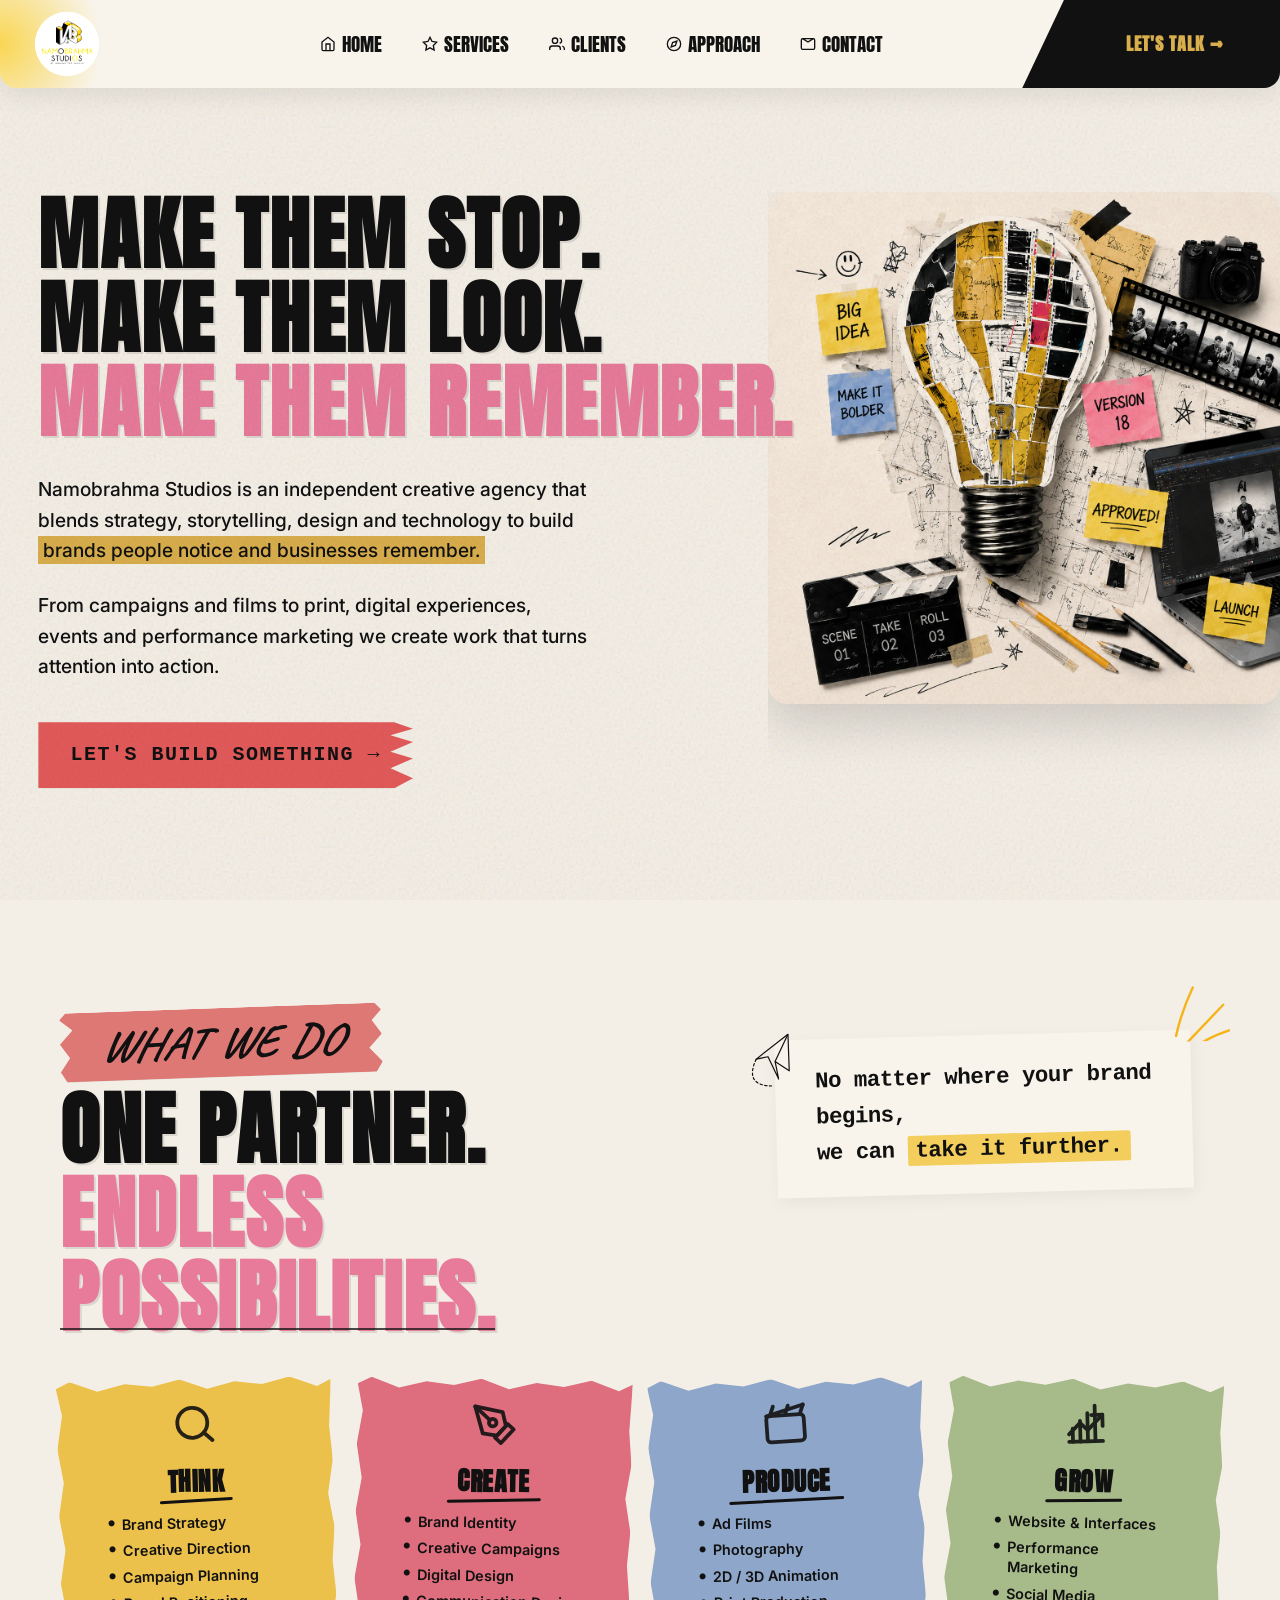
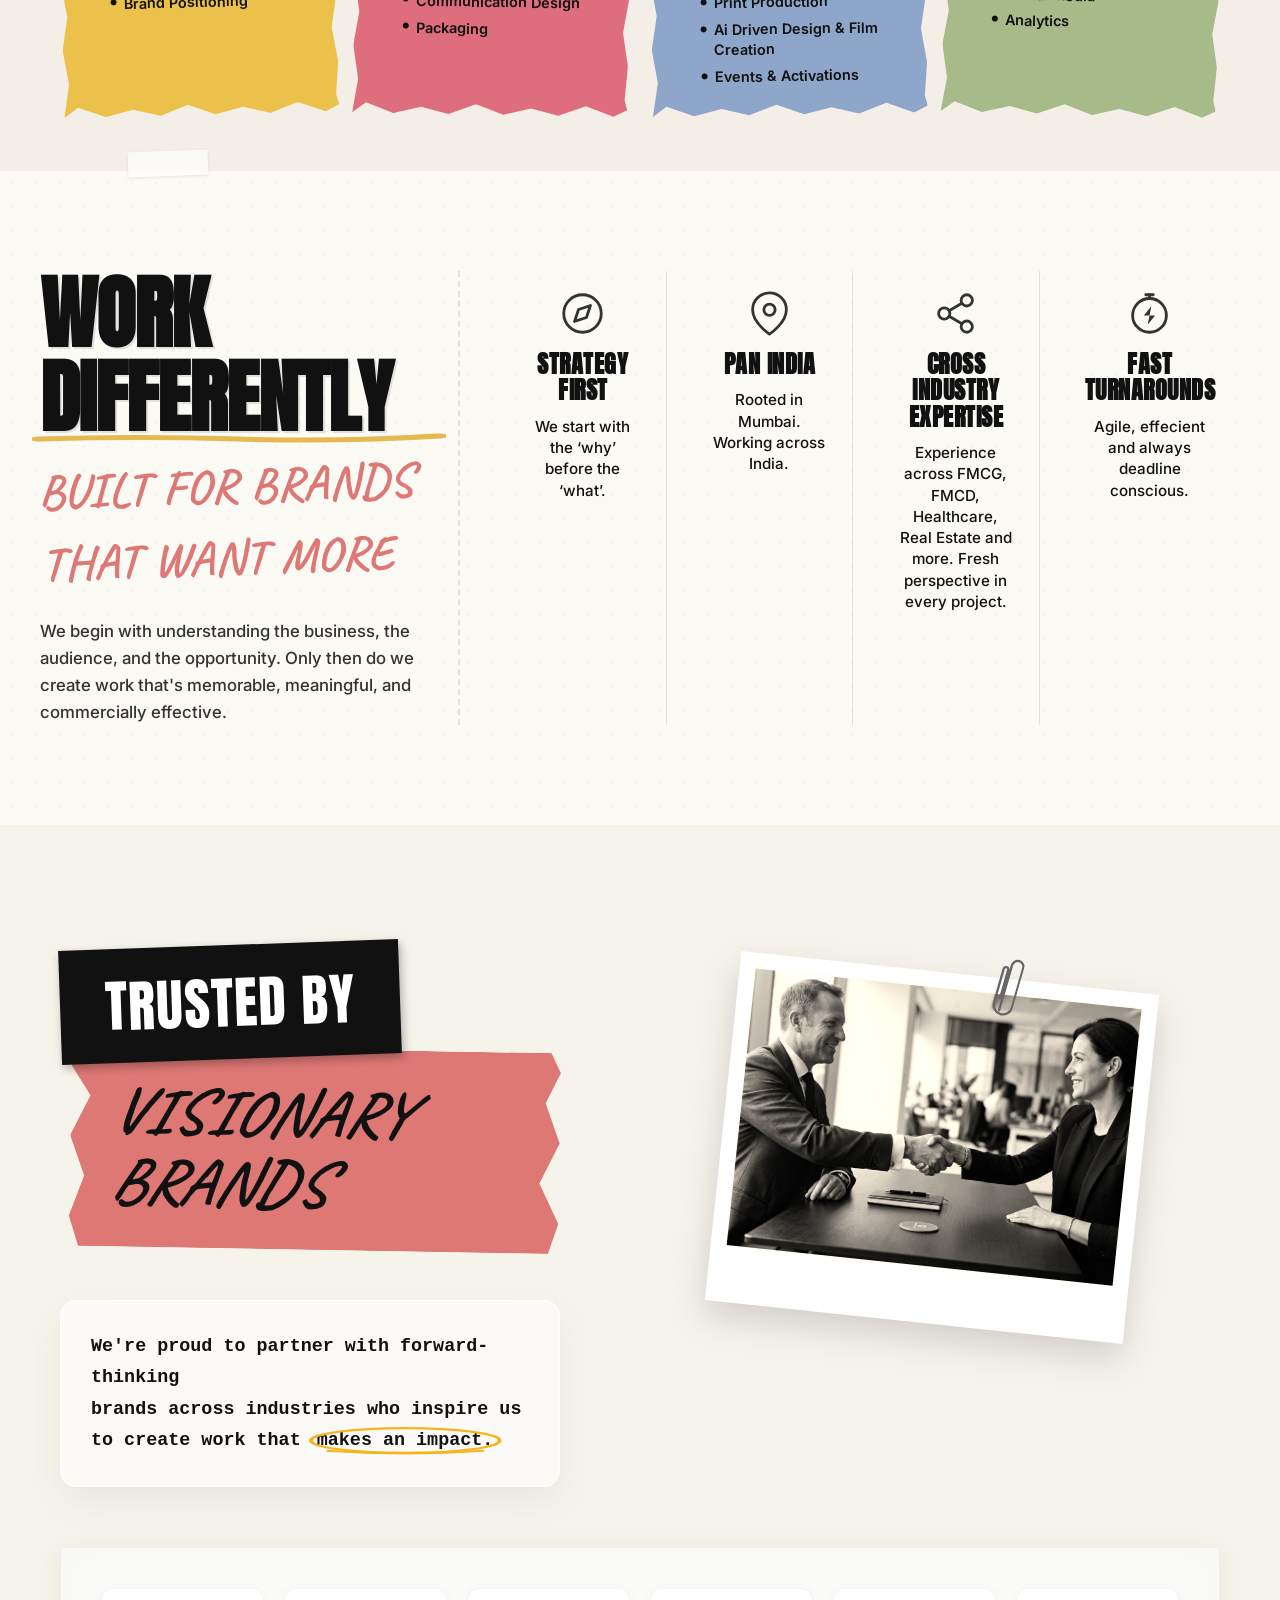
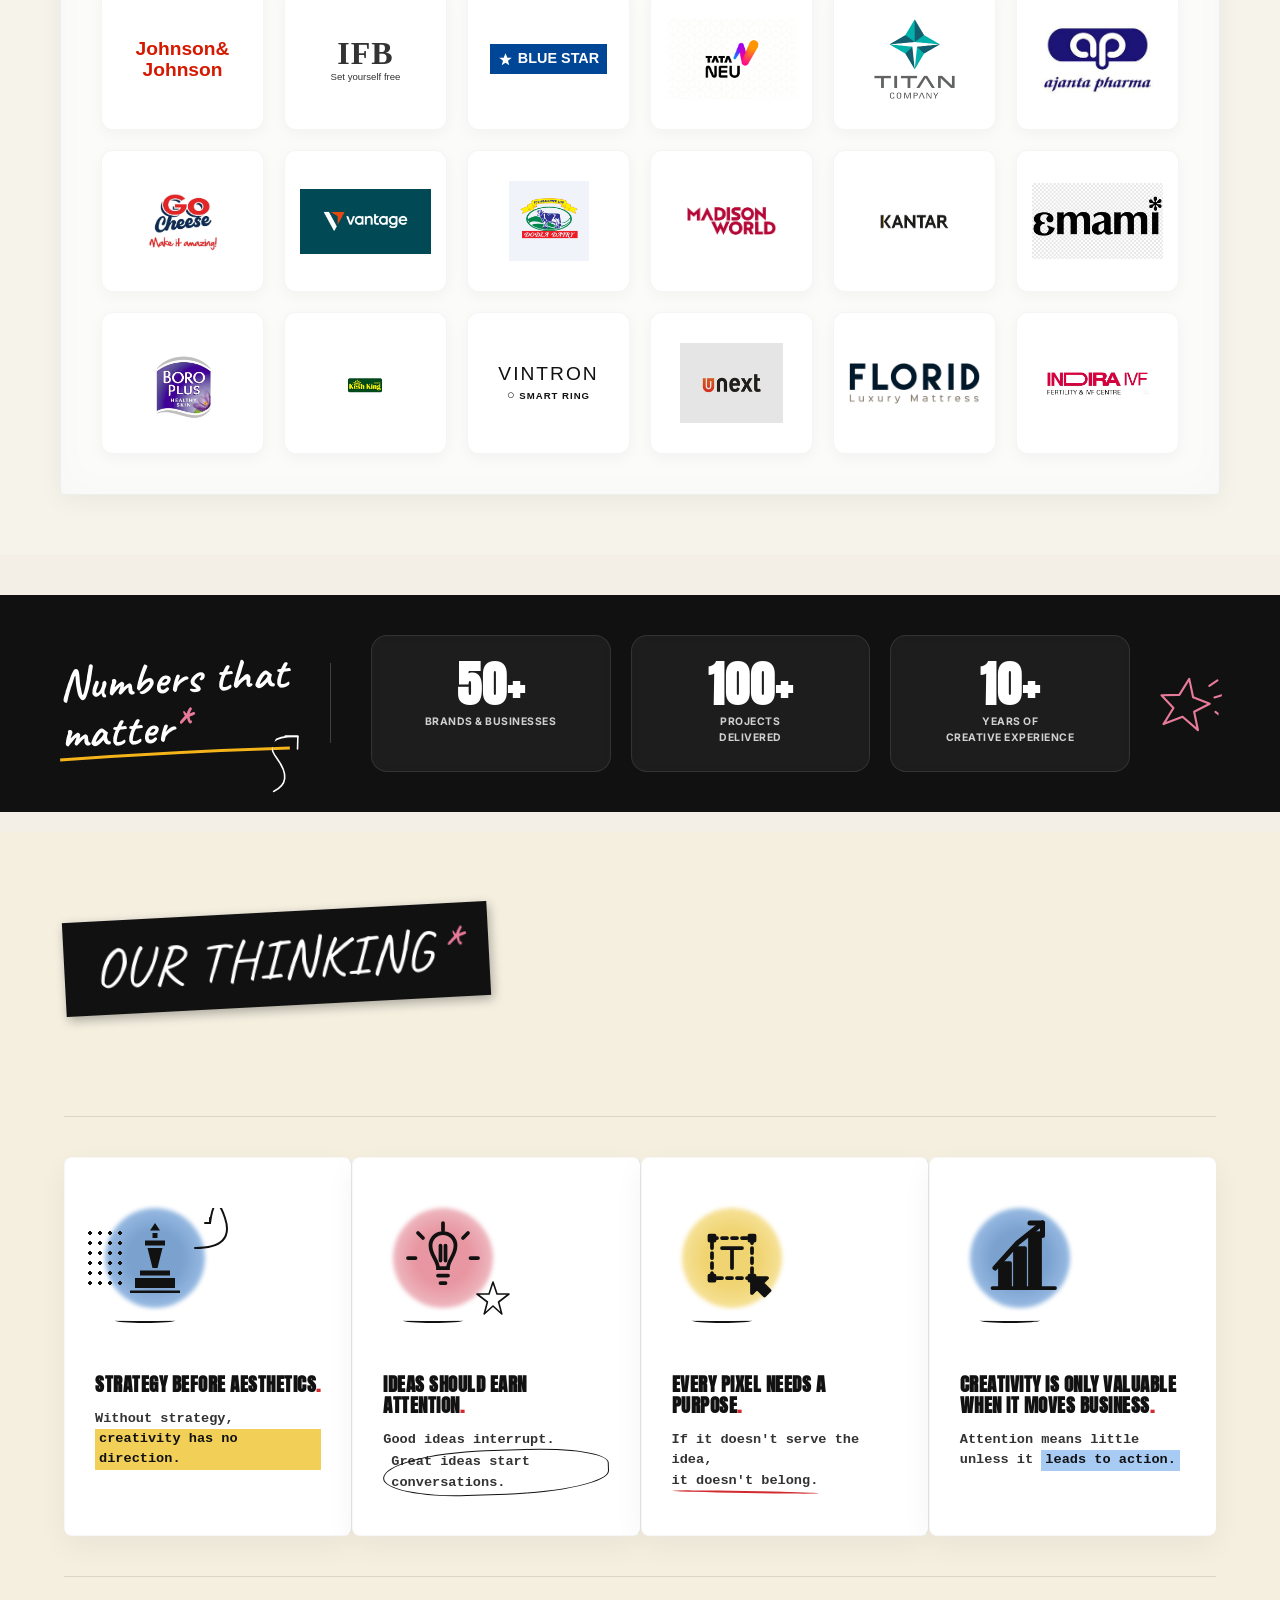
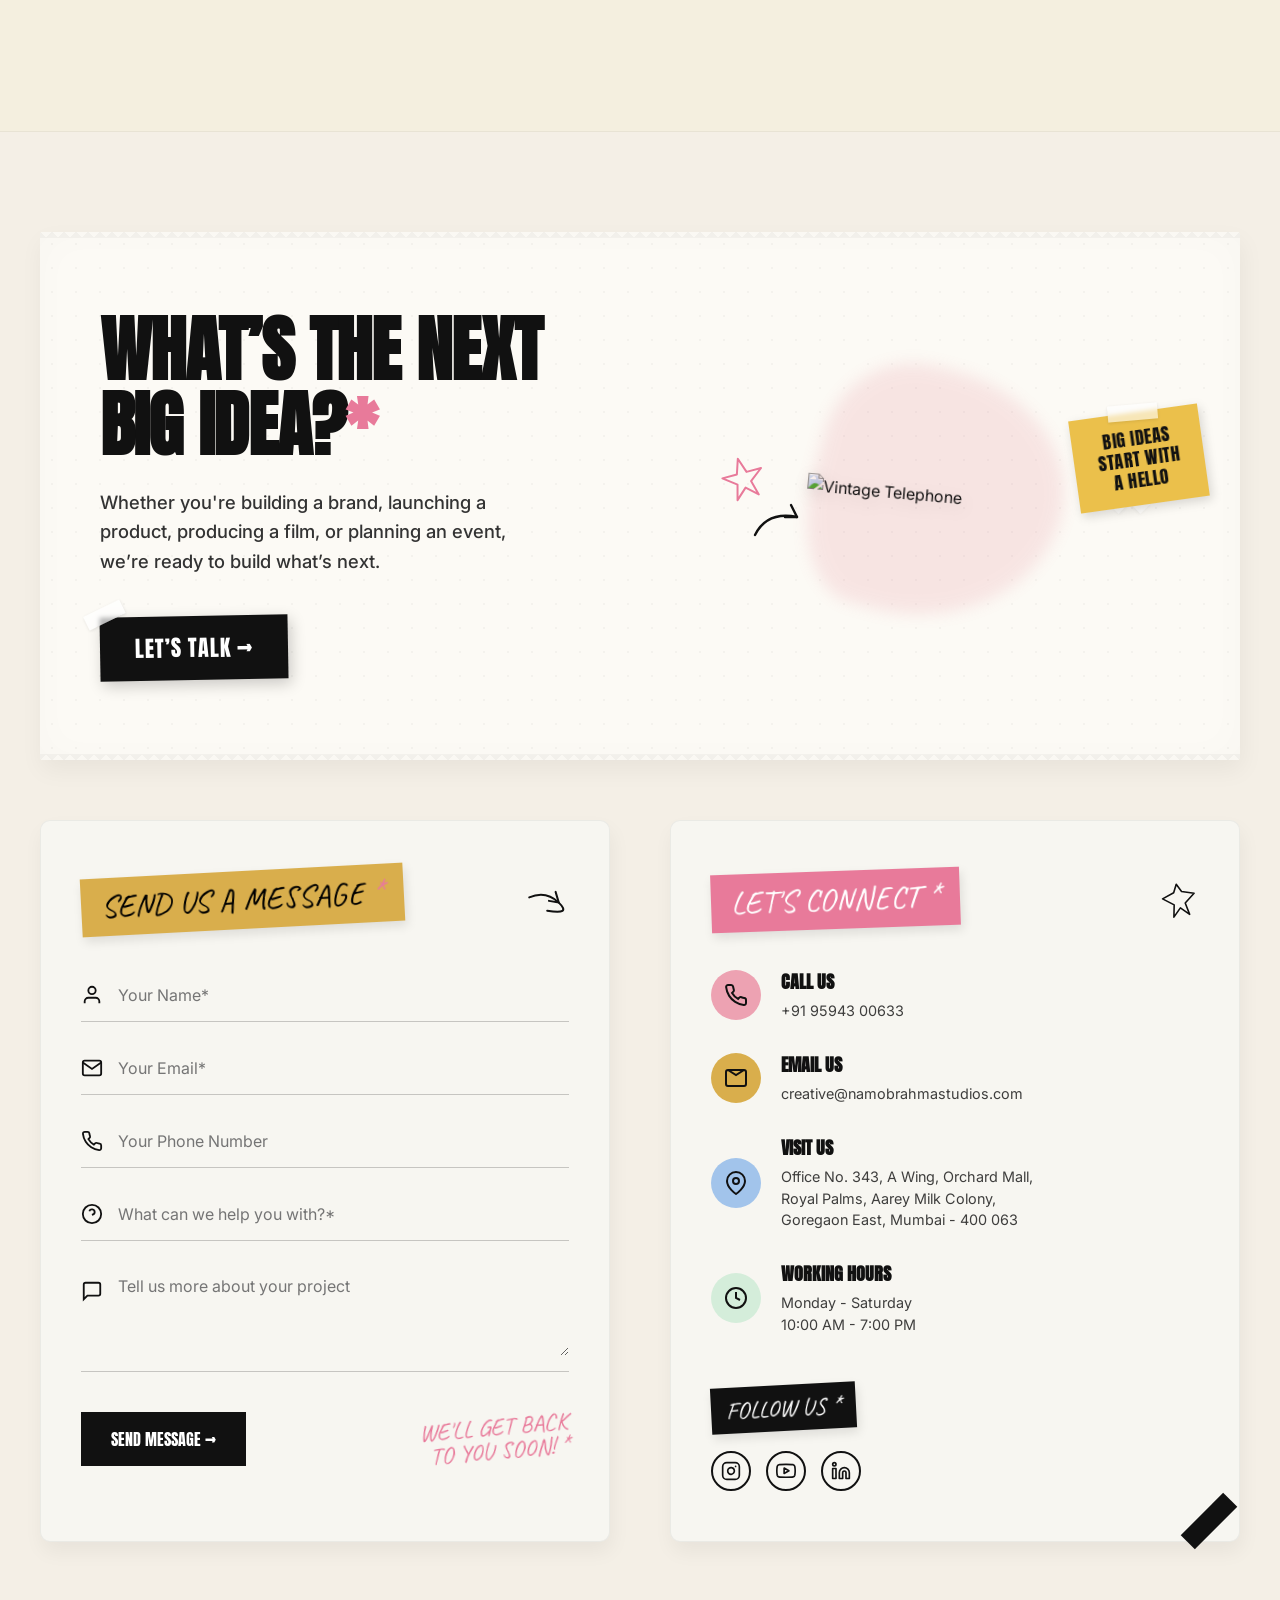
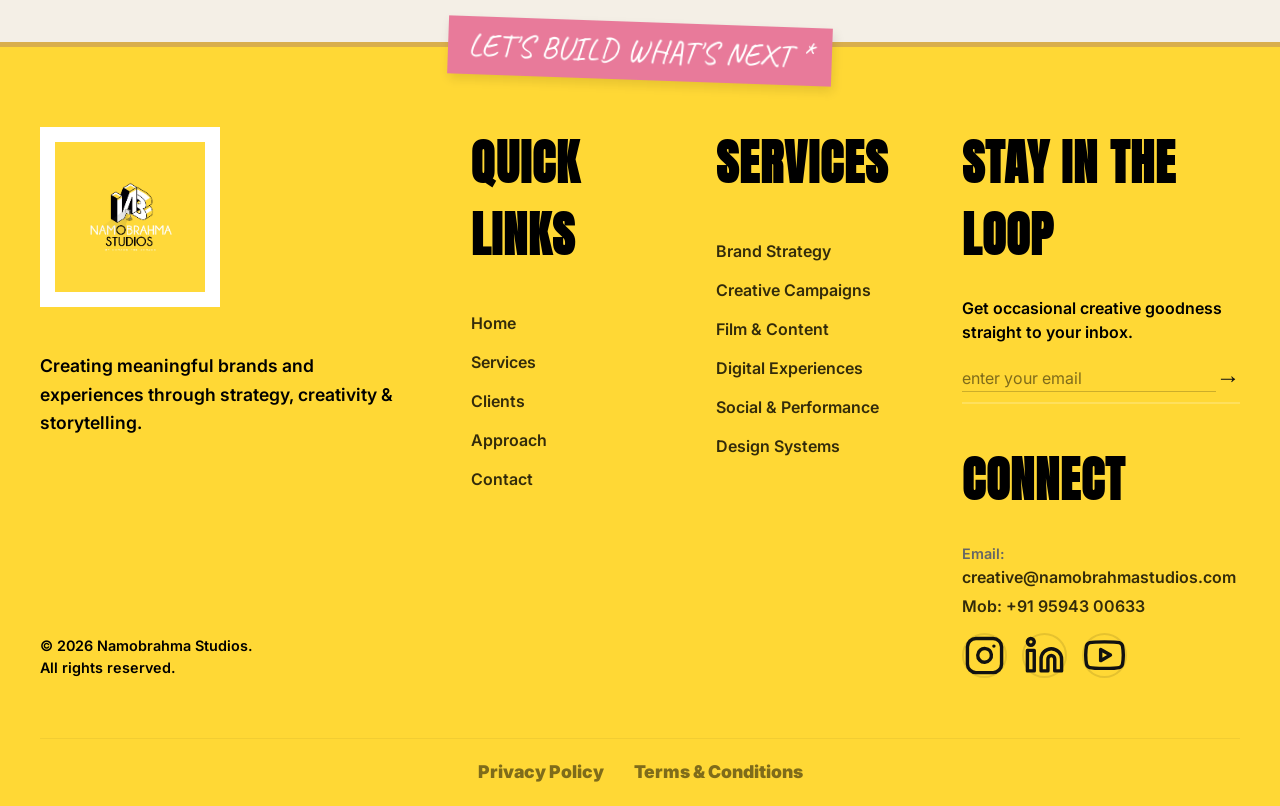
==== commit f3759371: "default outline border on logo it solve" ====
--- a/index.html
+++ b/index.html
@@ -6,7 +6,7 @@
   <meta name="viewport" content="width=device-width, initial-width=1.0" />
   <title>Namobrahma Studios | Creative Agency</title>
   <link rel="icon" type="image/png" href="images/fevi_cone.png" />
-  <link rel="stylesheet" href="styles.css?v=13" />
+  <link rel="stylesheet" href="styles.css?v=14" />
   <link rel="preconnect" href="https://fonts.googleapis.com">
   <link rel="preconnect" href="https://fonts.gstatic.com" crossorigin>
   <link
--- a/styles.css
+++ b/styles.css
@@ -272,6 +272,14 @@
   display: flex;
   align-items: center;
   transition: transform 0.3s ease;
+  outline: none !important;
+  border: none !important;
+}
+
+.logo:focus,
+.logo:active {
+  outline: none !important;
+  border: none !important;
 }
 
 .logo:hover {
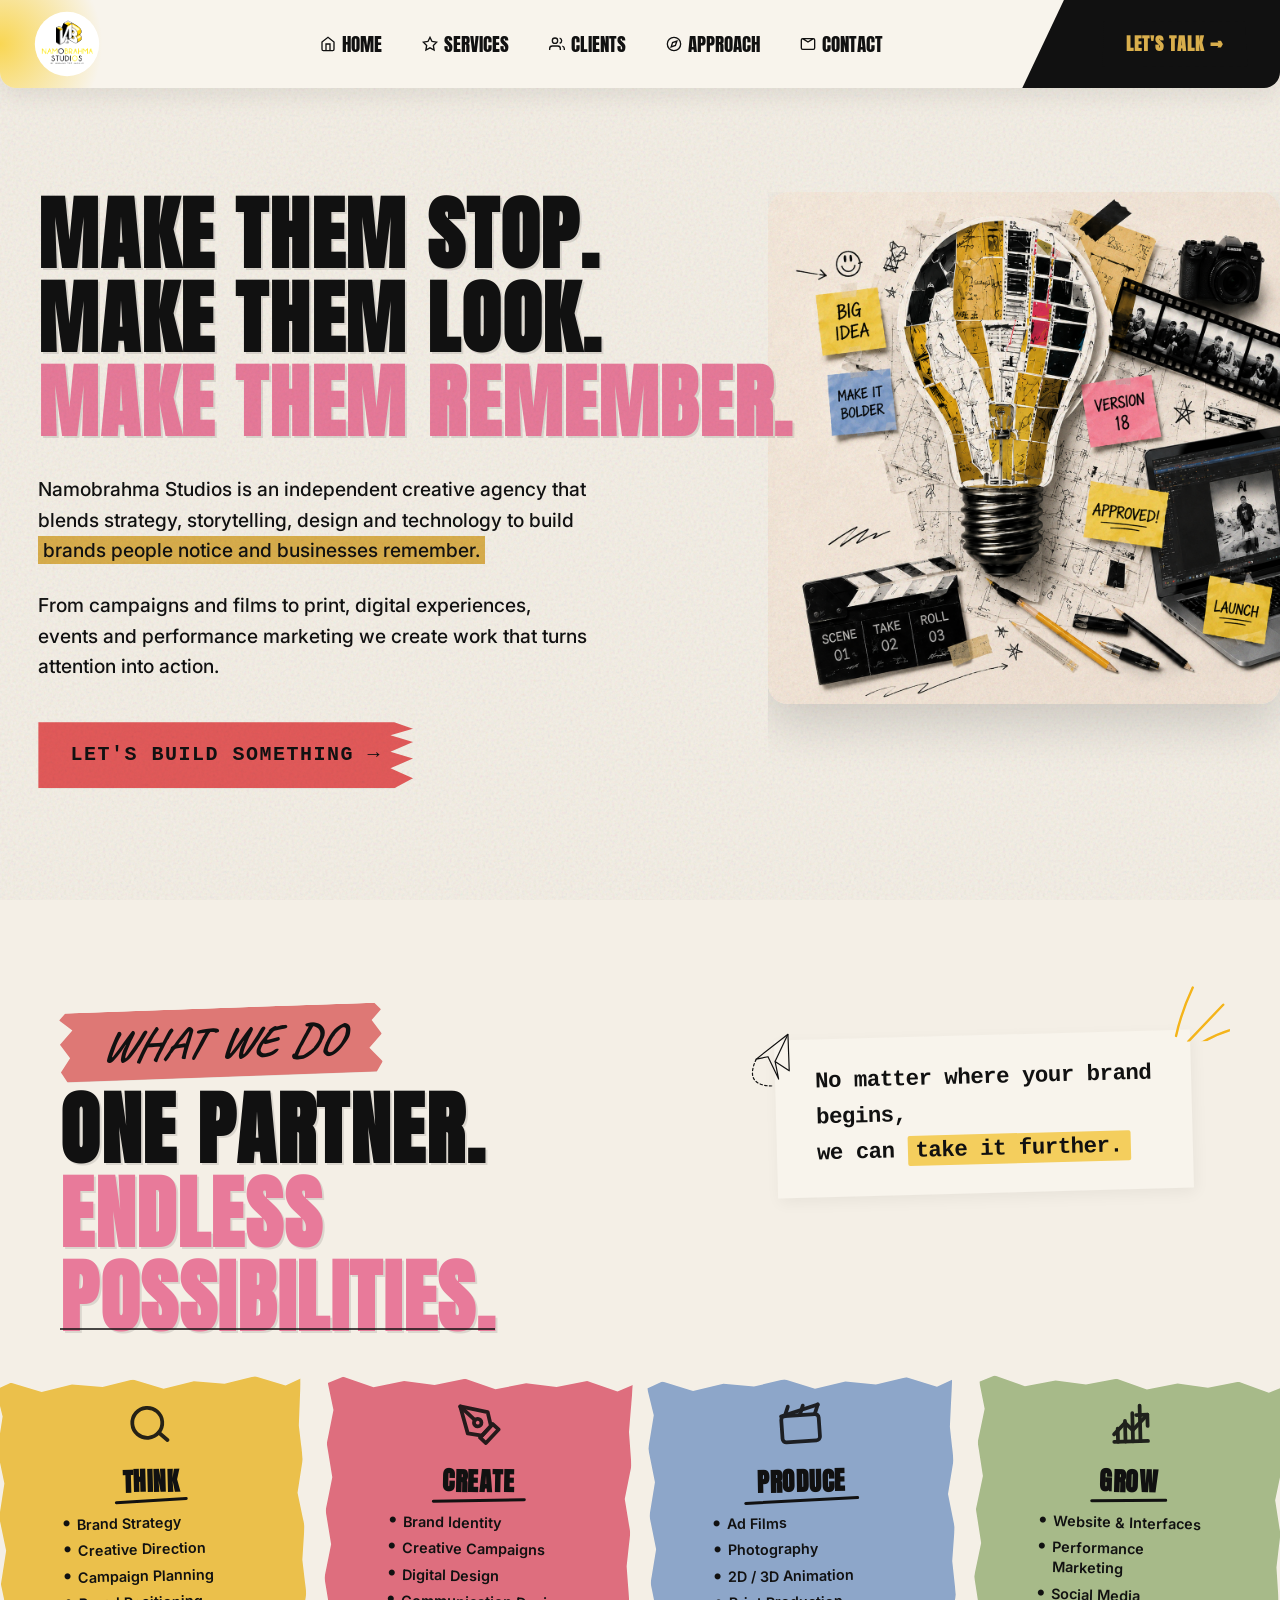
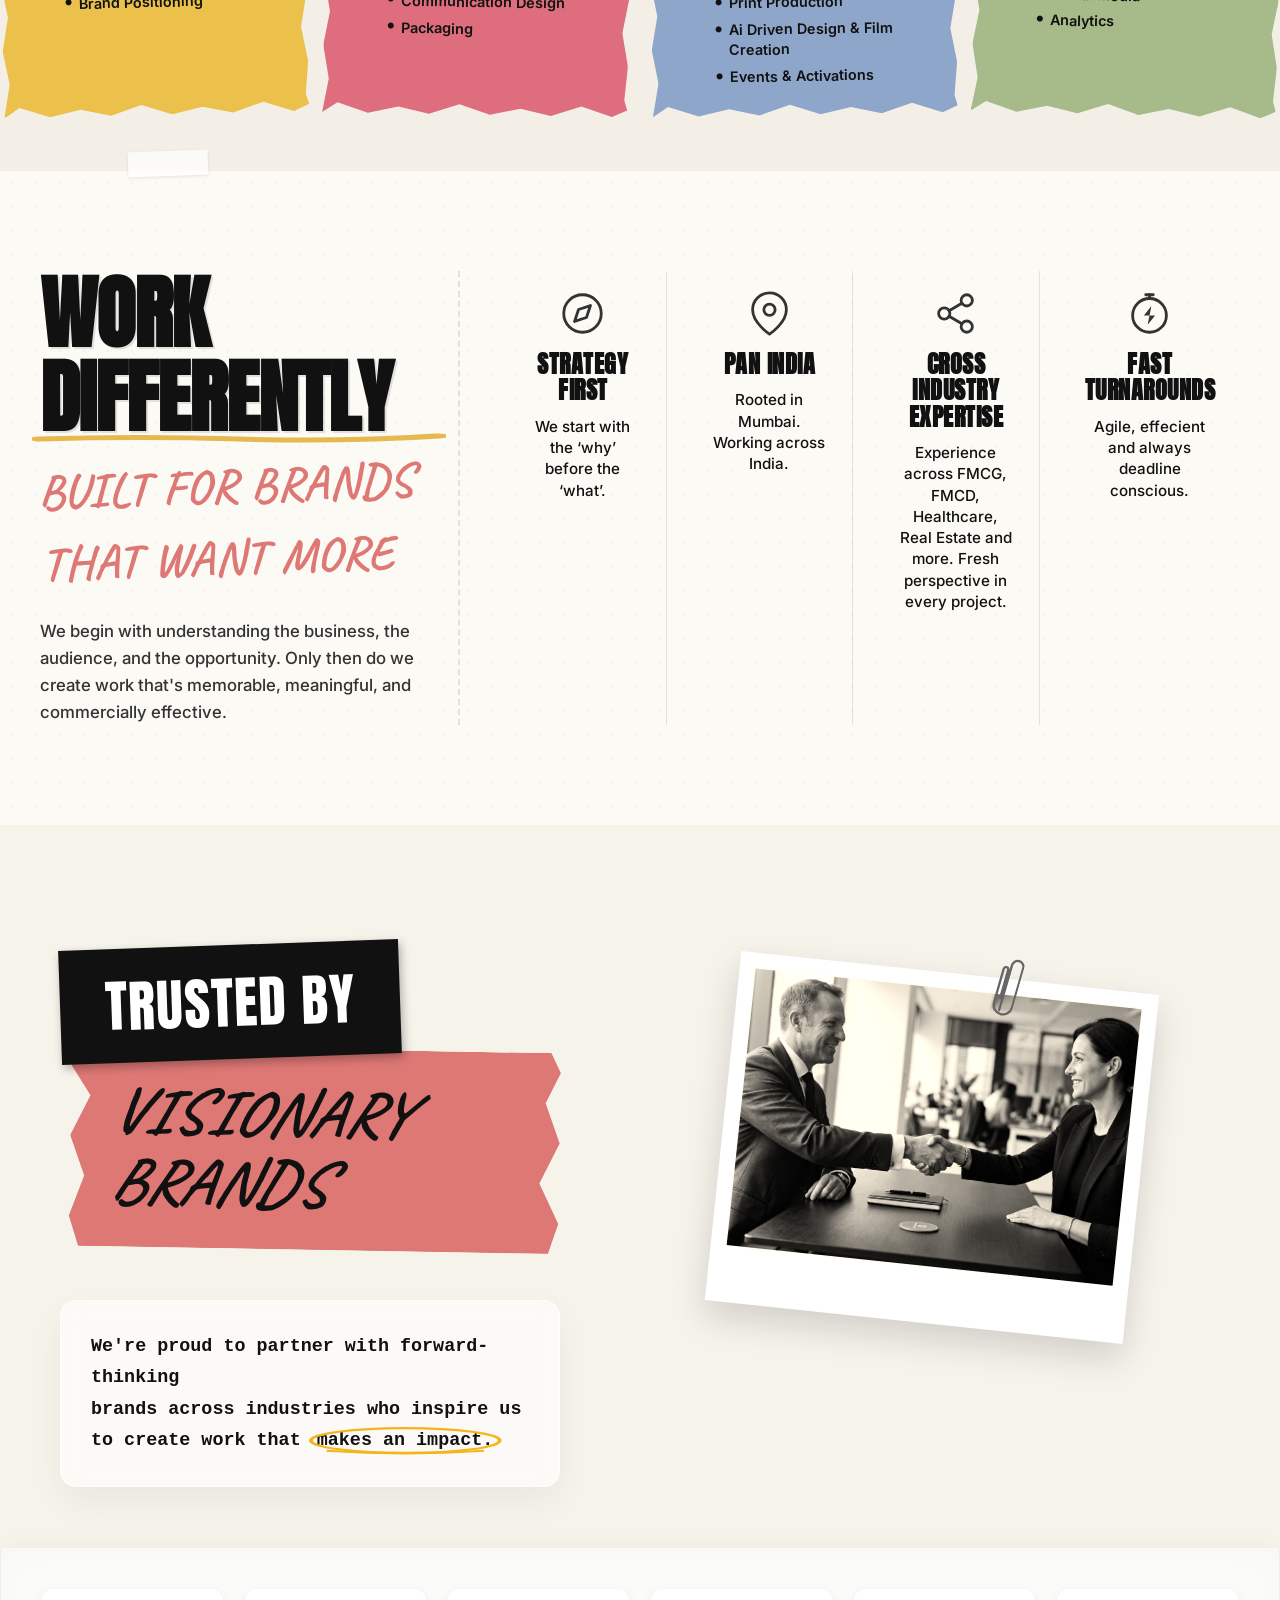
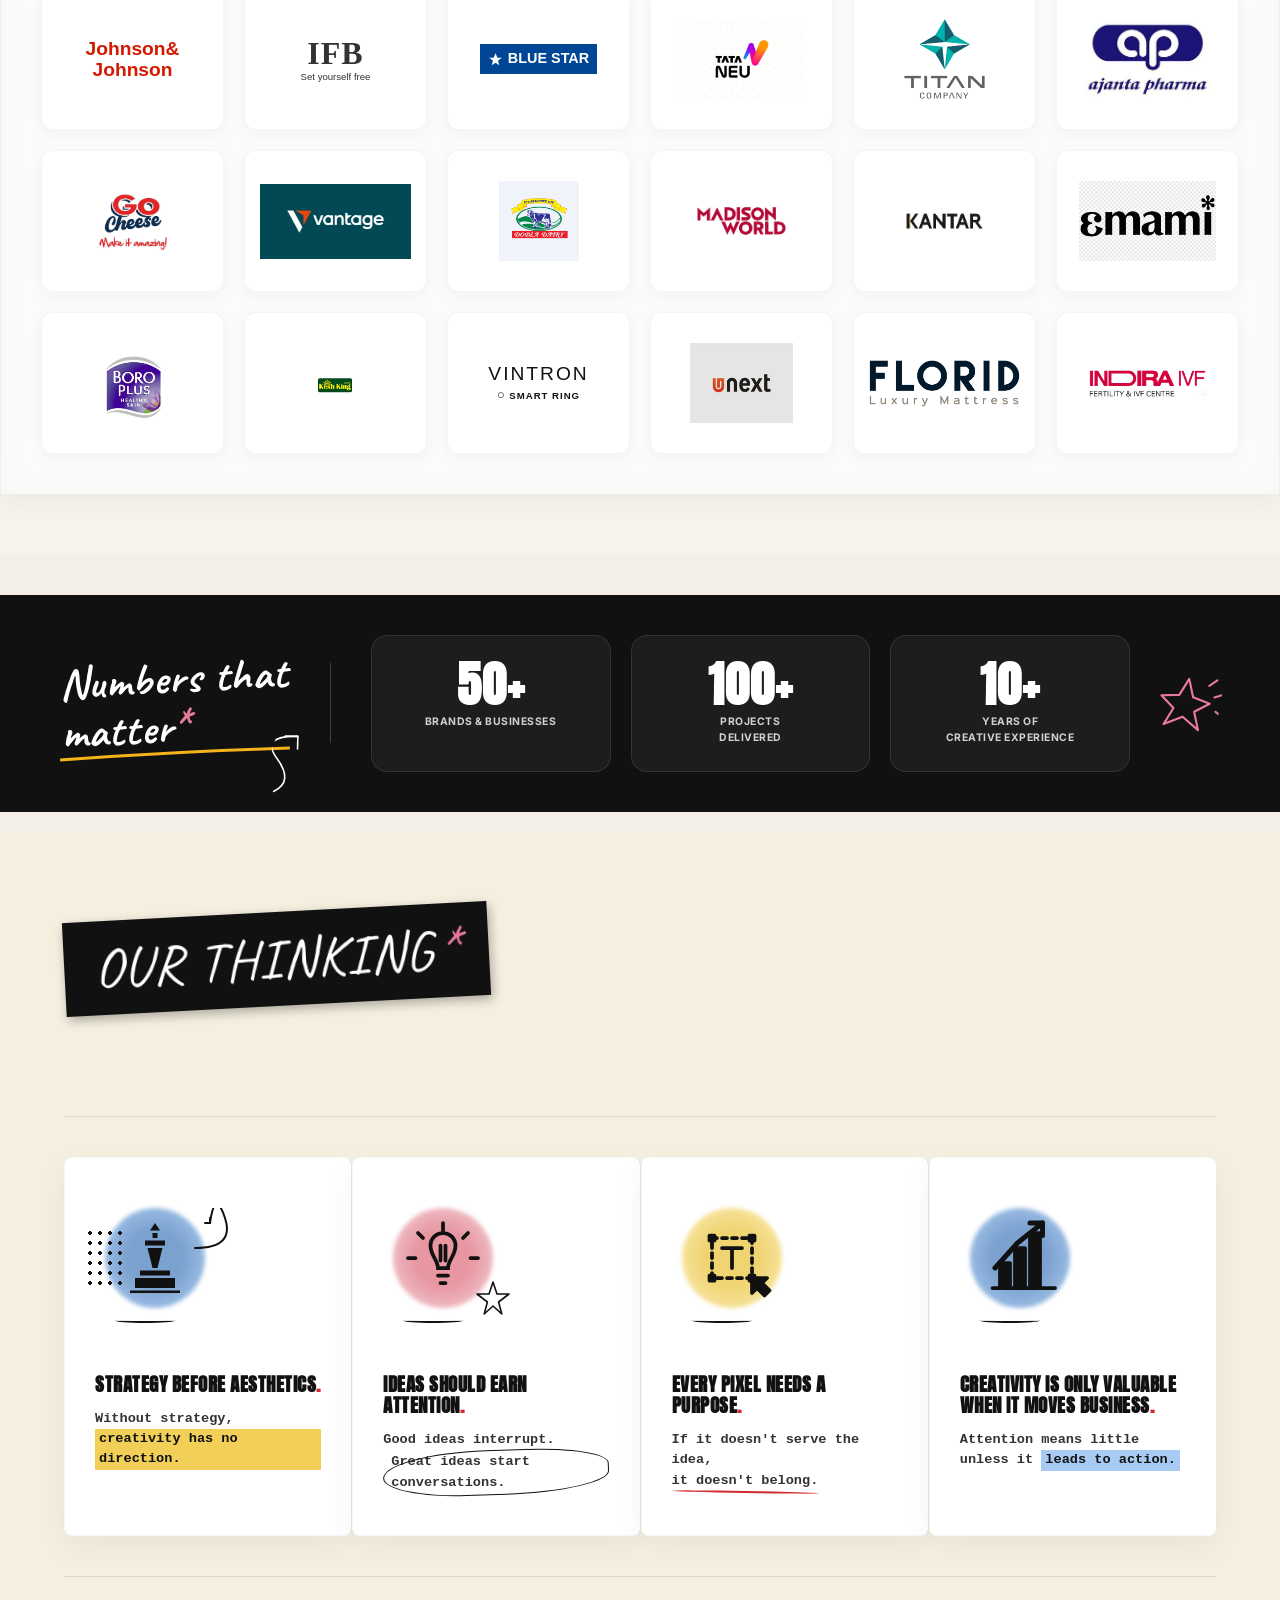
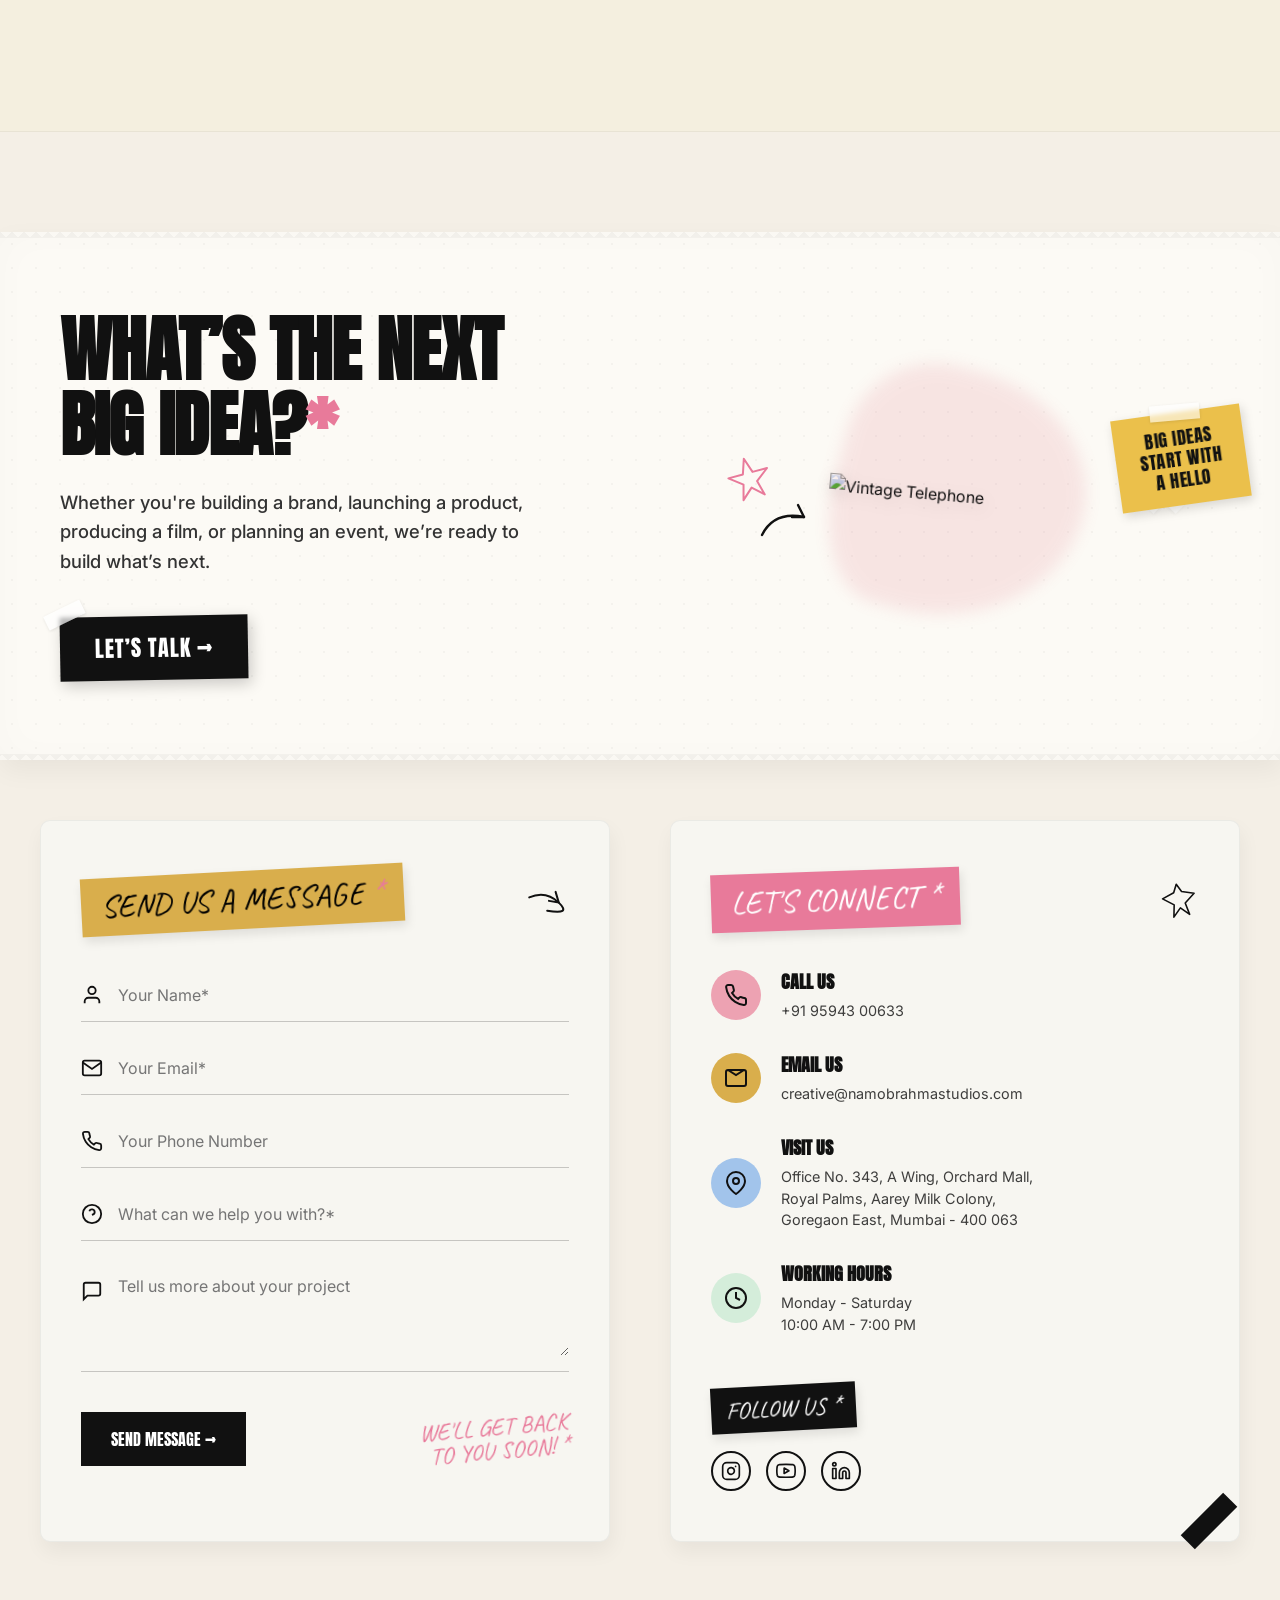
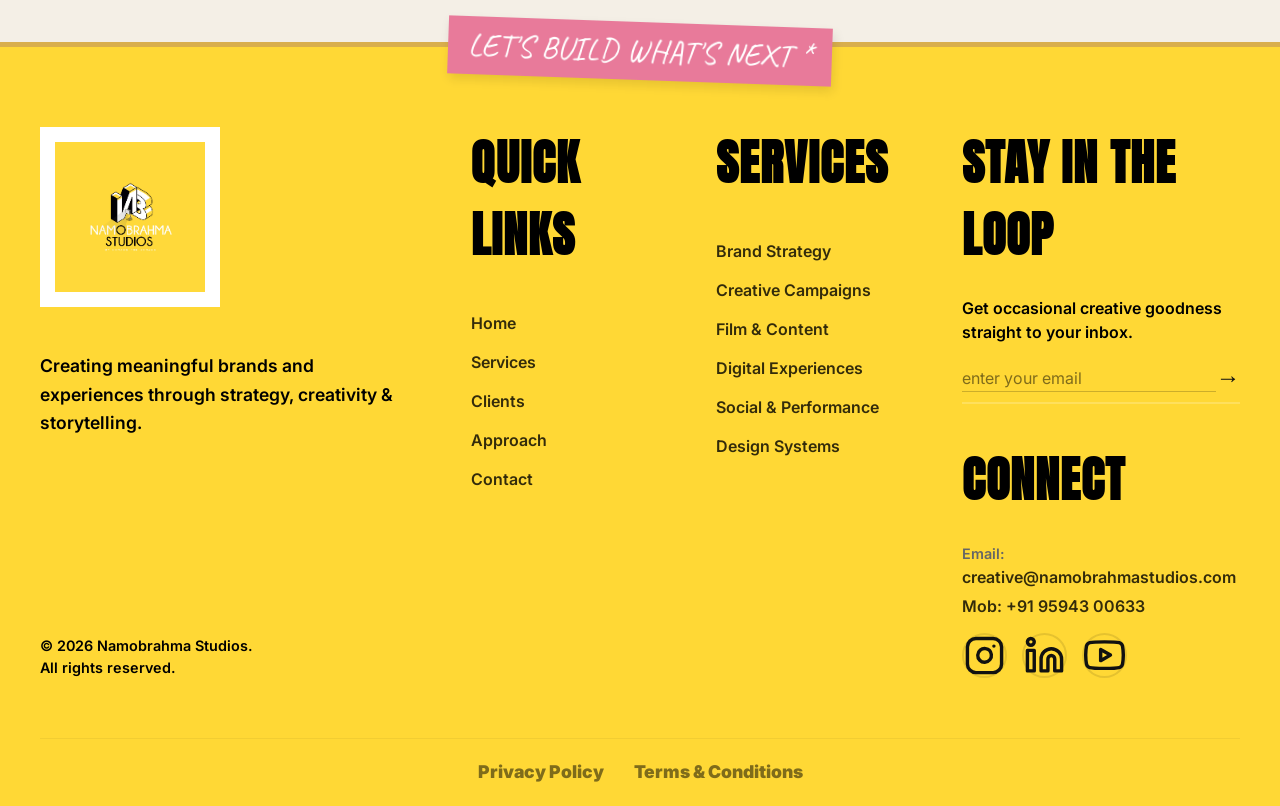
==== commit d5029dca: "Testing Auto Deployment" ====
--- a/index.html
+++ b/index.html
@@ -6,7 +6,7 @@
   <meta name="viewport" content="width=device-width, initial-width=1.0" />
   <title>Namobrahma Studios | Creative Agency</title>
   <link rel="icon" type="image/png" href="images/fevi_cone.png" />
-  <link rel="stylesheet" href="styles.css?v=14" />
+  <link rel="stylesheet" href="styles.css?v=18" />
   <link rel="preconnect" href="https://fonts.googleapis.com">
   <link rel="preconnect" href="https://fonts.gstatic.com" crossorigin>
   <link
--- a/styles.css
+++ b/styles.css
@@ -35,22 +35,22 @@
   scroll-padding-top: 100px;
 }
 
-/* Large screen optimizations without zoom distortion */
+/* Automatically apply zoom on large screens to scale up px-based layouts */
 @media screen and (min-width: 1600px) {
-  :root {
-    font-size: 18px;
+  body {
+    zoom: 1.35;
   }
 }
 
 @media screen and (min-width: 1900px) {
-  :root {
-    font-size: 20px;
+  body {
+    zoom: 1.5;
   }
 }
 
 @media screen and (min-width: 2500px) {
-  :root {
-    font-size: 22px;
+  body {
+    zoom: 1.8;
   }
 }
 
@@ -212,7 +212,7 @@
   left: 50%;
   transform: translateX(-50%);
   width: 100%;
-  max-width: 1400px;
+  max-width: 100%;
   z-index: 10000;
   transition: background-color 0.3s ease, box-shadow 0.3s ease;
   background-color: #F8F4EC;
@@ -9300,4 +9300,45 @@
 
 .services-paper-container {
   padding-top: 10px !important;
-}+}
+
+/* ============================================================== */
+/* USER REQUESTED FIX: FULL-BLEED LAYOUT FOR ALL MAIN CONTAINERS  */
+/* Removing all left/right empty space                            */
+/* ============================================================== */
+
+.hero-section,
+.how-we-work,
+.why-us,
+.numbers-section,
+.our-process,
+.our-thinking-section,
+.services-paper-container,
+.clients-hero,
+.clients-grid-container,
+.studio-life,
+.contact-section,
+.cta-scrapbook-banner,
+.footer-container {
+  width: 100vw !important;
+  max-width: 100vw !important;
+  margin-left: calc(-50vw + 50%) !important;
+  margin-right: calc(-50vw + 50%) !important;
+  border-radius: 0 !important;
+}
+
+.why-us {
+  border: none !important;
+}
+
+.why-us-grid,
+.thinking-grid,
+.services-paper-container .row,
+.clients-grid-inner {
+  width: 100% !important;
+}
+
+body {
+  overflow-x: hidden !important;
+}
+
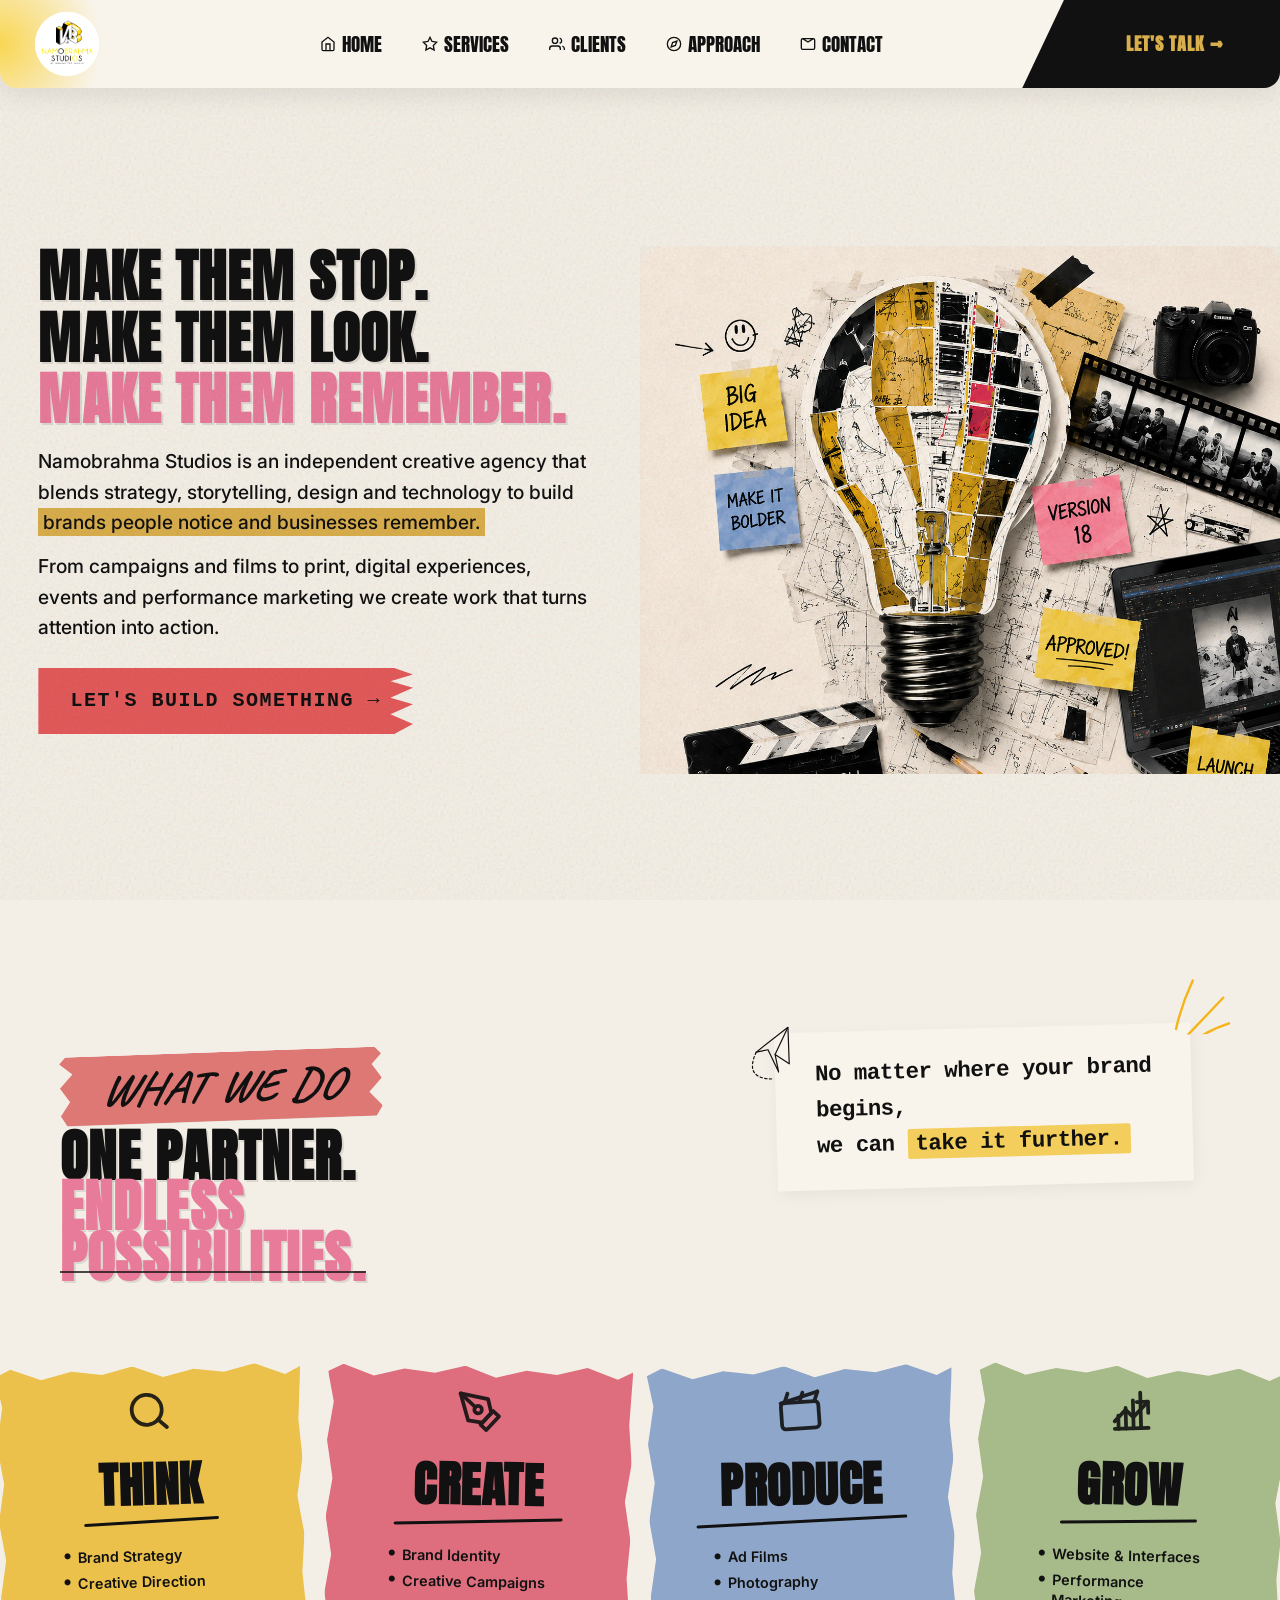
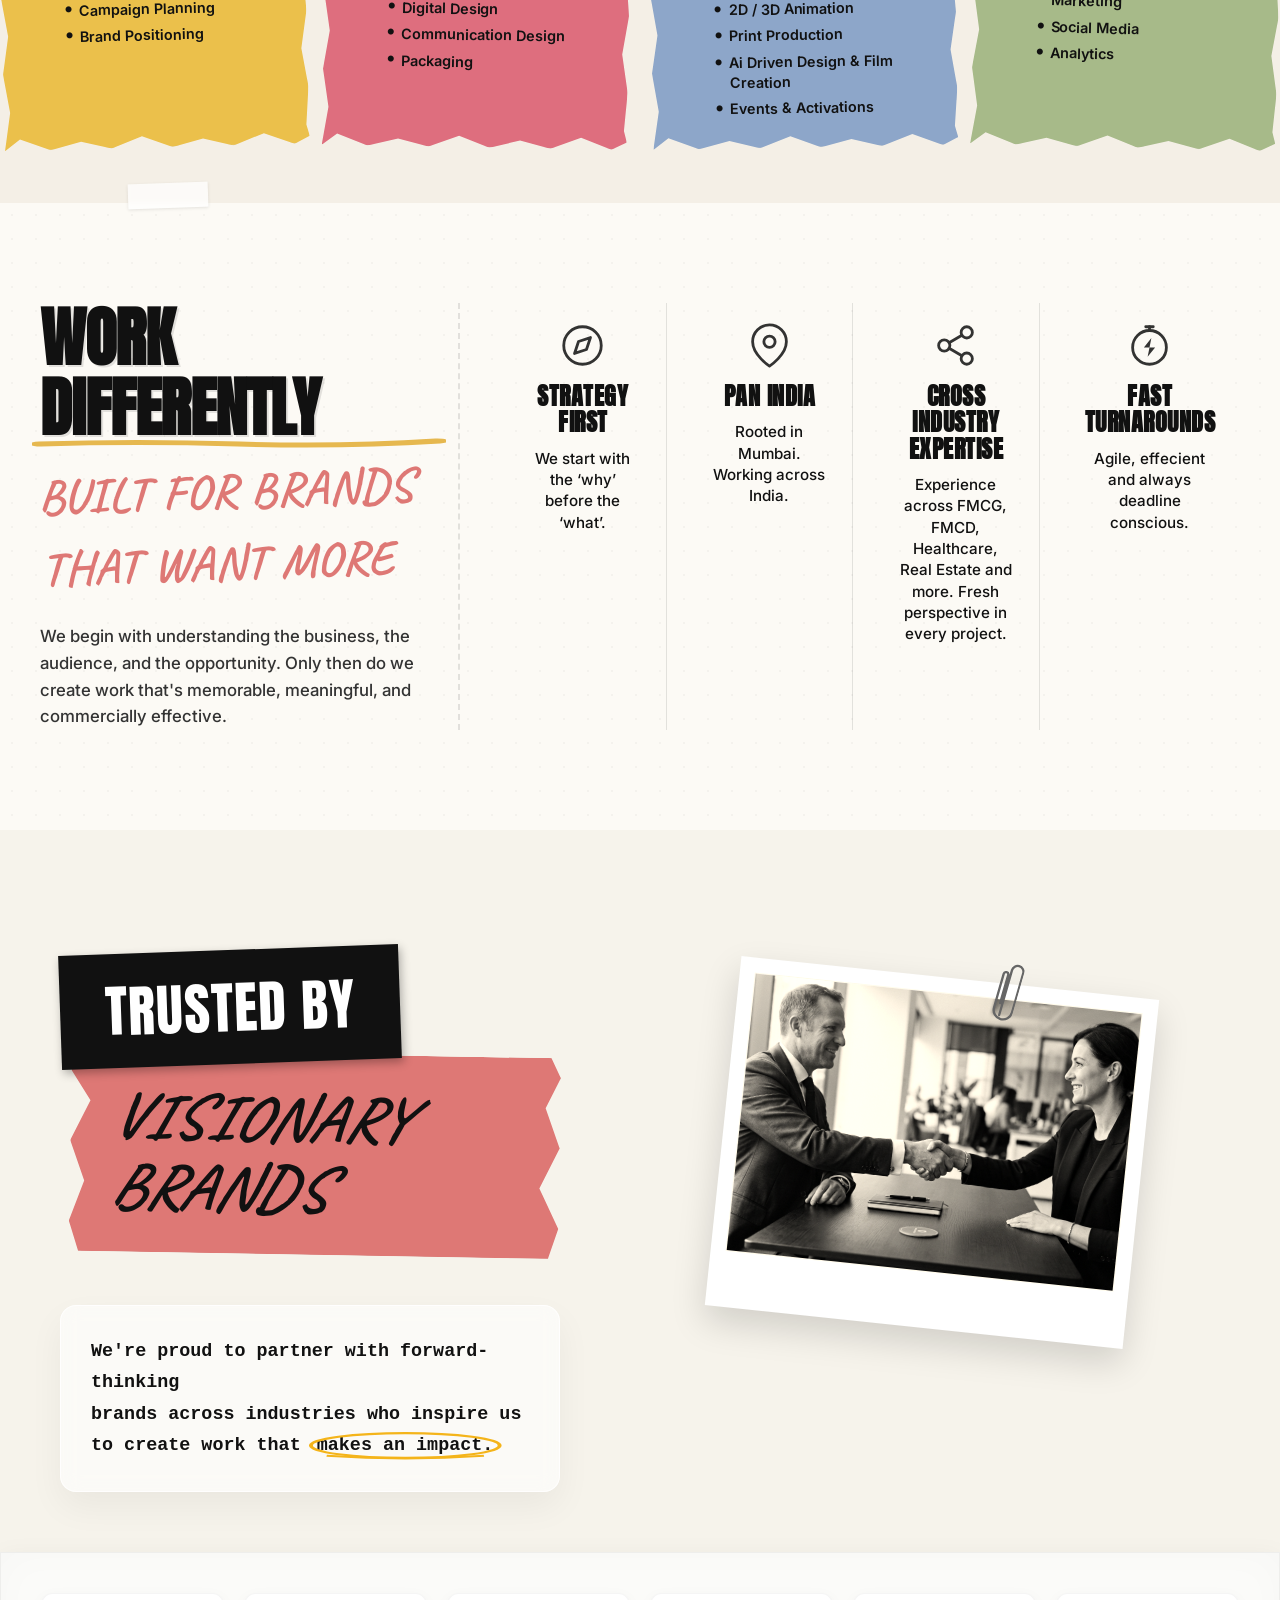
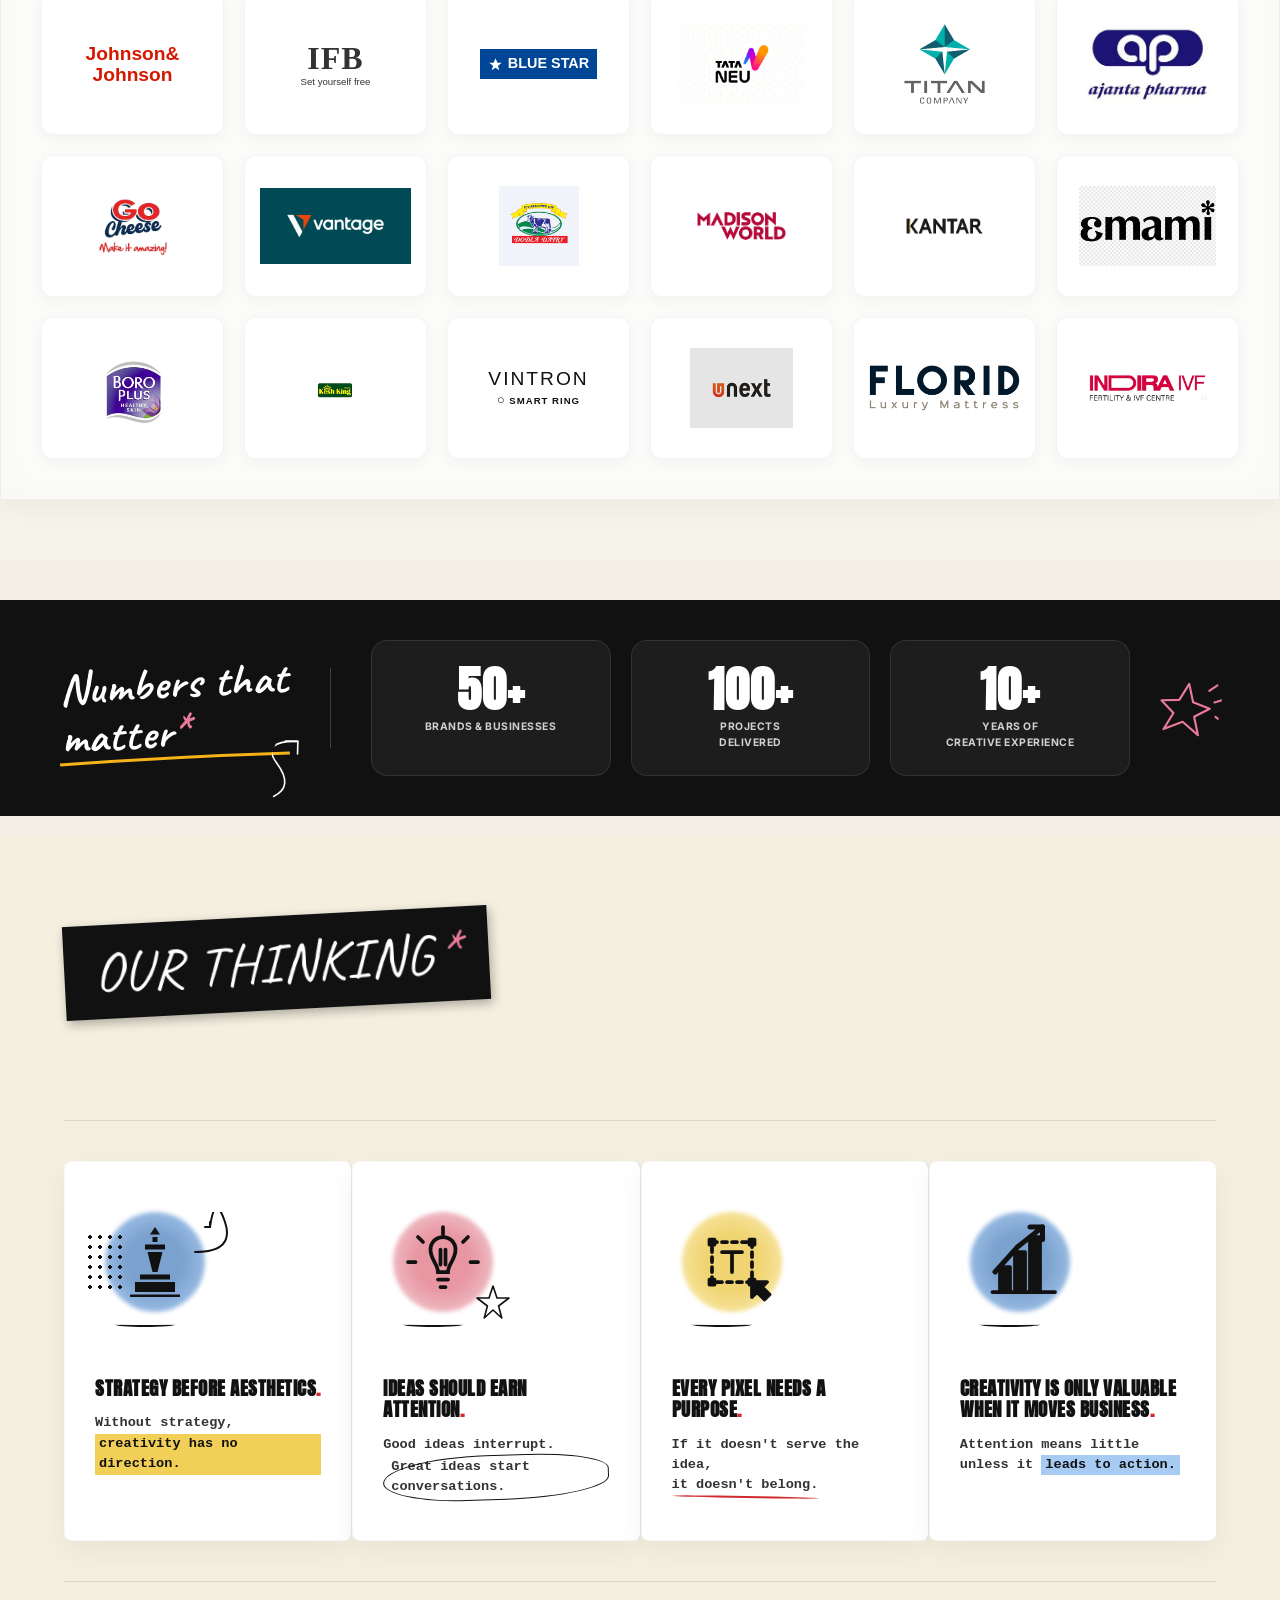
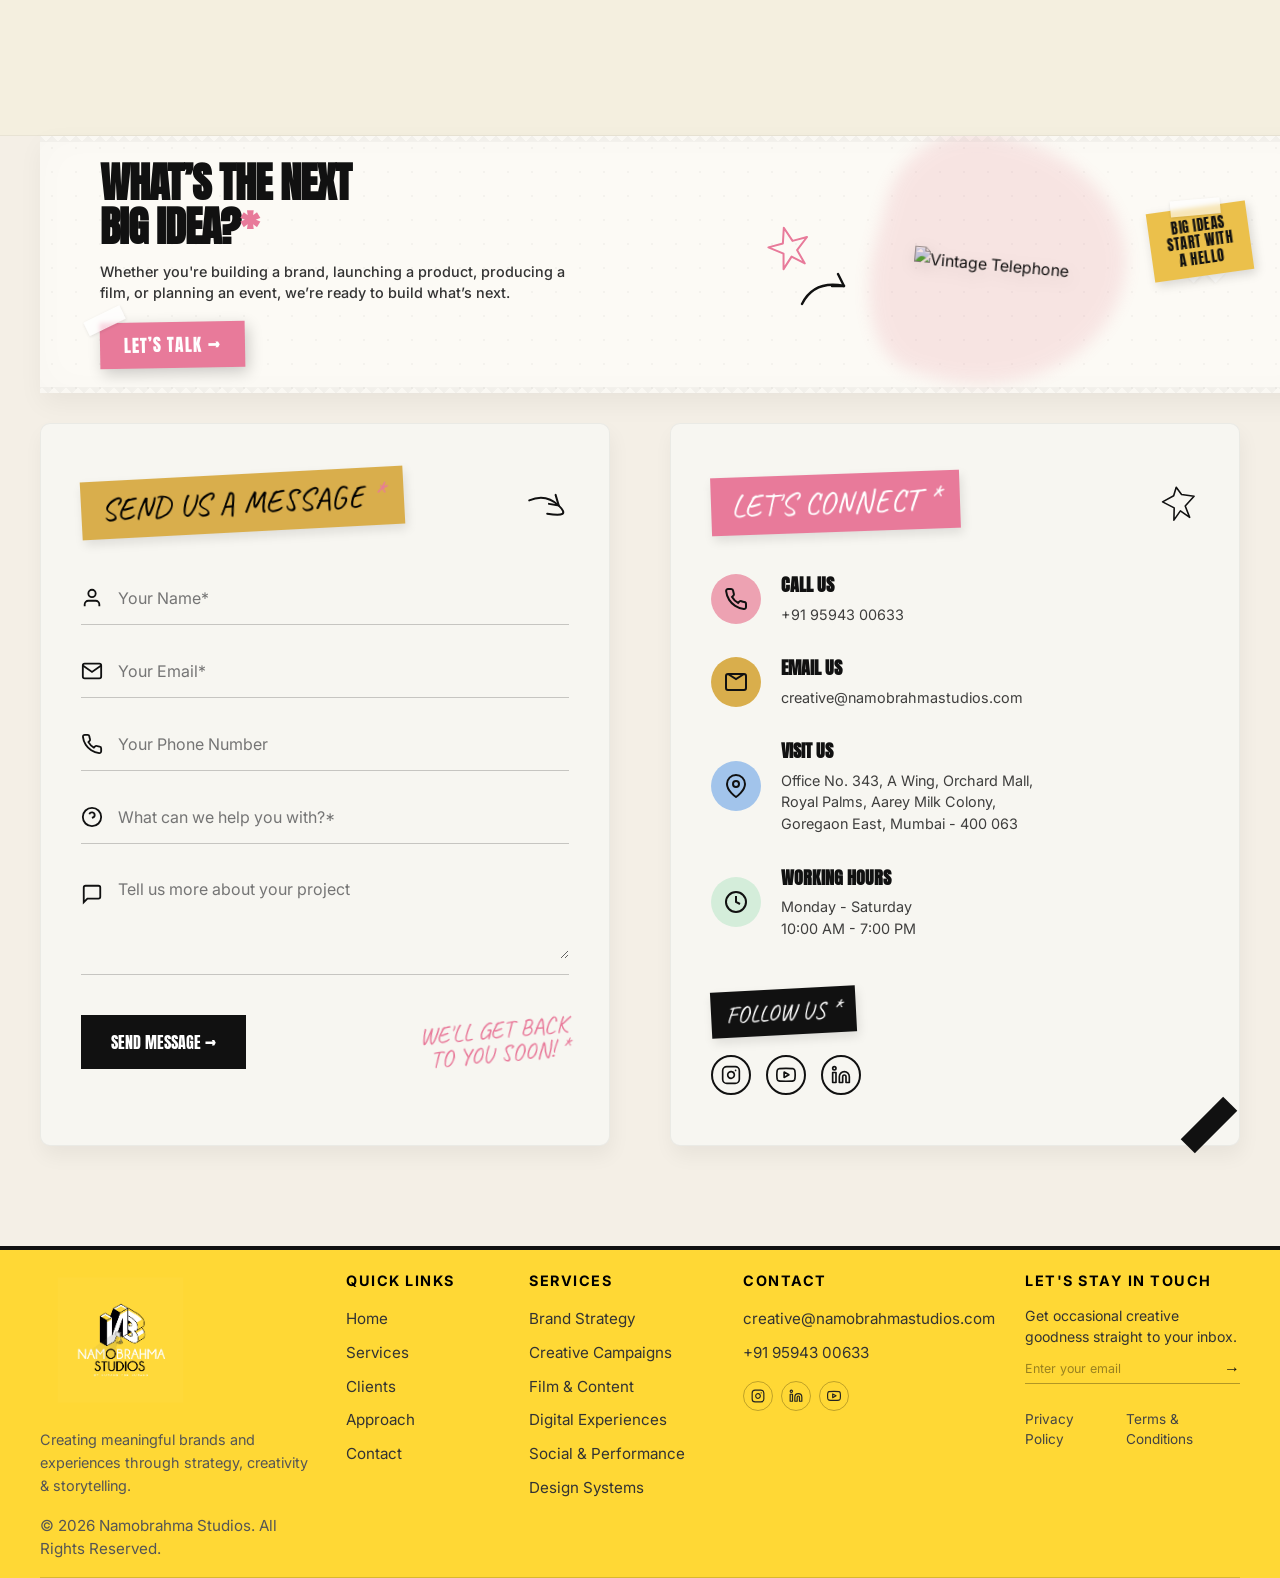
==== commit cc1f29a0: "Update footer to 5-column yellow compact layout, fix contact section padding, and resolve CTA sticky" ====
--- a/index.html
+++ b/index.html
@@ -6,7 +6,7 @@
   <meta name="viewport" content="width=device-width, initial-width=1.0" />
   <title>Namobrahma Studios | Creative Agency</title>
   <link rel="icon" type="image/png" href="images/fevi_cone.png" />
-  <link rel="stylesheet" href="styles.css?v=18" />
+  <link rel="stylesheet" href="styles.css?v=31" />
   <link rel="preconnect" href="https://fonts.googleapis.com">
   <link rel="preconnect" href="https://fonts.gstatic.com" crossorigin>
   <link
@@ -207,7 +207,7 @@
 
     <div class="hero-content">
       <div class="hero-left">
-        <h1 class="huge-title" style="margin-bottom: 30px;">
+        <h1 class="huge-title" style="margin-bottom: 15px;">
           <div class="line animate-fade-up delay-1">MAKE THEM STOP.</div>
           <div class="line animate-fade-up delay-2">MAKE THEM LOOK.</div>
           <div class="line animate-fade-up delay-3" style="color: var(--hot-pink); position: relative;">MAKE THEM
@@ -220,7 +220,7 @@
           </div>
         </h1>
         <p class="hero-desc animate-fade-up delay-4"
-          style="max-width: 550px; font-weight: 500; font-size: 1.2rem; line-height: 1.6; margin-bottom: 1.5rem;">
+          style="max-width: 550px; font-weight: 500; font-size: 1.2rem; line-height: 1.6; margin-bottom: 0.8rem;">
           Namobrahma Studios is an independent creative agency that blends strategy, storytelling, design and technology
           to build <mark style="background-color: var(--mustard-yellow); padding: 2px 5px; color: inherit;">brands
             people notice and businesses remember.</mark>
@@ -235,7 +235,7 @@
                 stroke-width="2" />
             </svg></span>
         </p>
-        <div class="hero-ctas animate-fade-up delay-6" style="margin-top: 40px;">
+        <div class="hero-ctas animate-fade-up delay-6" style="margin-top: 25px;">
           <a href="#CONTACT" class="btn-torn-pink">LET'S BUILD SOMETHING &rarr;</a>
           <svg style="width: 60px; height: 60px; margin-left: 20px;" viewBox="0 0 100 100">
             <path class="animate-draw delay-7" d="M 90 80 Q 50 90, 20 40" fill="none" stroke="#111" stroke-width="2" />
@@ -1102,91 +1102,69 @@
     </section>
   </div>
   <!-- FOOTER -->
-  <!-- PREMIUM FOOTER -->
-  <footer class="premium-footer">
-    <div class="footer-top-tape">
-      <div class="tape-label pink-tape footer-tape">LET'S BUILD WHAT'S NEXT <span class="white-text">*</span></div>
-    </div>
-    <div class="footer-grid">
-      <!-- Brand Col -->
-      <div class="footer-brand">
-        <img src="images/kunal_footer.jpg" alt="Namobrahma Studios Logo" class="footer-logo"
-          style="width: 180px; height: auto; object-fit: contain; border-radius: 12px; display: block;">
-        <p class="brand-tagline">Creating meaningful brands and experiences through strategy, creativity & storytelling.
-        </p>
-        <p class="copyright-text">&copy; 2026 Namobrahma Studios.<br>All rights reserved.</p>
-      </div>
-
-      <!-- Links Col -->
-      <div class="footer-links-col">
-        <h4>QUICK LINKS</h4>
-        <a href="#home" class="hover-link">Home</a>
-        <a href="#SERVICES" class="hover-link">Services</a>
-        <a href="#CLIENTS" class="hover-link">Clients</a>
-        <a href="#APPROACH" class="hover-link">Approach</a>
-        <a href="#CONTACT" class="hover-link">Contact</a>
-      </div>
-
-      <!-- Services Col -->
-      <div class="footer-links-col">
-        <h4>SERVICES</h4>
-        <a href="#" class="hover-link">Brand Strategy</a>
-        <a href="#" class="hover-link">Creative Campaigns</a>
-        <a href="#" class="hover-link">Film & Content</a>
-        <a href="#" class="hover-link">Digital Experiences</a>
-        <a href="#" class="hover-link">Social & Performance</a>
-        <a href="#" class="hover-link">Design Systems</a>
-      </div>
-
-      <!-- Newsletter & Social -->
-      <div class="footer-interact-col">
-        <h4>STAY IN THE LOOP</h4>
-        <p>Get occasional creative goodness straight to your inbox.</p>
-        <form class="footer-newsletter">
-          <input type="email" placeholder="enter your email" required>
-          <button type="submit" class="newsletter-btn">&rarr;</button>
+  <footer class="slim-footer">
+    <div class="slim-footer-grid">
+
+      <!-- Col 1: Brand -->
+      <div class="slim-footer-brand">
+        <img src="images/kunal_footer.jpg" alt="Namobrahma Studios Logo" class="slim-footer-logo">
+        <p class="slim-tagline">Creating meaningful brands and experiences through strategy, creativity &amp; storytelling.</p>
+        <p class="slim-copyright">&copy; 2026 Namobrahma Studios. All Rights Reserved.</p>
+      </div>
+
+      <!-- Col 2: Quick Links -->
+      <div class="slim-footer-col">
+        <h5 class="slim-col-heading">QUICK LINKS</h5>
+        <a href="#home" class="slim-link">Home</a>
+        <a href="#SERVICES" class="slim-link">Services</a>
+        <a href="#CLIENTS" class="slim-link">Clients</a>
+        <a href="#APPROACH" class="slim-link">Approach</a>
+        <a href="#CONTACT" class="slim-link">Contact</a>
+      </div>
+
+      <!-- Col 3: Services -->
+      <div class="slim-footer-col">
+        <h5 class="slim-col-heading">SERVICES</h5>
+        <a href="#" class="slim-link">Brand Strategy</a>
+        <a href="#" class="slim-link">Creative Campaigns</a>
+        <a href="#" class="slim-link">Film &amp; Content</a>
+        <a href="#" class="slim-link">Digital Experiences</a>
+        <a href="#" class="slim-link">Social &amp; Performance</a>
+        <a href="#" class="slim-link">Design Systems</a>
+      </div>
+
+      <!-- Col 4: Contact -->
+      <div class="slim-footer-col">
+        <h5 class="slim-col-heading">CONTACT</h5>
+        <a href="mailto:creative@namobrahmastudios.com" class="slim-link">creative@namobrahmastudios.com</a>
+        <a href="tel:+919594300633" class="slim-link">+91 95943 00633</a>
+        <div class="slim-socials">
+          <a href="https://www.instagram.com/namobrahmastudios?igsh=MTkwMXp5d3l5ZXR4Zg==" target="_blank" rel="noopener noreferrer" class="slim-social-btn instagram">
+            <svg viewBox="0 0 24 24" stroke="currentColor" stroke-width="2" fill="none" stroke-linecap="round" stroke-linejoin="round"><rect x="2" y="2" width="20" height="20" rx="5" ry="5"></rect><path d="M16 11.37A4 4 0 1 1 12.63 8 4 4 0 0 1 16 11.37z"></path><line x1="17.5" y1="6.5" x2="17.51" y2="6.5"></line></svg>
+          </a>
+          <a href="https://www.linkedin.com/company/namobrahma-studios/" target="_blank" rel="noopener noreferrer" class="slim-social-btn linkedin">
+            <svg viewBox="0 0 24 24" stroke="currentColor" stroke-width="2" fill="none" stroke-linecap="round" stroke-linejoin="round"><path d="M16 8a6 6 0 0 1 6 6v7h-4v-7a2 2 0 0 0-2-2 2 2 0 0 0-2 2v7h-4v-7a6 6 0 0 1 6-6z"></path><rect x="2" y="9" width="4" height="12"></rect><circle cx="4" cy="4" r="2"></circle></svg>
+          </a>
+          <a href="https://youtube.com/@namobrahmastudios8147?si=V2e2iXFyJWgSS1Wc" target="_blank" rel="noopener noreferrer" class="slim-social-btn youtube">
+            <svg viewBox="0 0 24 24" stroke="currentColor" stroke-width="2" fill="none" stroke-linecap="round" stroke-linejoin="round"><path d="M22.54 6.42a2.78 2.78 0 0 0-1.94-2C18.88 4 12 4 12 4s-6.88 0-8.6.46a2.78 2.78 0 0 0-1.94 2A29 29 0 0 0 1 11.75a29 29 0 0 0 .46 5.33 2.78 2.78 0 0 0 1.94 2c1.72.46 8.6.46 8.6.46s6.88 0 8.6-.46a2.78 2.78 0 0 0 1.94-2 29 29 0 0 0 .46-5.33 29 29 0 0 0-.46-5.33z"></path><polygon points="9.75 15.02 15.5 11.75 9.75 8.48 9.75 15.02"></polygon></svg>
+          </a>
+        </div>
+      </div>
+
+      <!-- Col 5: Newsletter -->
+      <div class="slim-footer-col">
+        <h5 class="slim-col-heading">LET'S STAY IN TOUCH</h5>
+        <p class="slim-newsletter-text">Get occasional creative goodness straight to your inbox.</p>
+        <form class="slim-newsletter-form">
+          <input type="email" placeholder="Enter your email" required>
+          <button type="submit">&rarr;</button>
         </form>
-
-        <h4 class="mt-40">CONNECT</h4>
-        <p style="margin-bottom: 5px;"><span style="color: #666; font-size: 0.9rem;">Email:</span> <a
-            href="mailto:creative@namobrahmastudios.com" class="hover-link"
-            style="text-transform: none; font-size: 1rem;">creative@namobrahmastudios.com</a></p>
-        <p style="margin-bottom: 15px;"><a href="tel:+919594300633" class="hover-link"
-            style="text-transform: none; font-size: 1rem;">Mob: +91 95943 00633</a></p>
-        <div class="footer-socials">
-          <a href="https://www.instagram.com/namobrahmastudios?igsh=MTkwMXp5d3l5ZXR4Zg==" target="_blank"
-            rel="noopener noreferrer" class="social-btn instagram"><svg viewBox="0 0 24 24" stroke="currentColor"
-              stroke-width="2" fill="none" stroke-linecap="round" stroke-linejoin="round">
-              <rect x="2" y="2" width="20" height="20" rx="5" ry="5"></rect>
-              <path d="M16 11.37A4 4 0 1 1 12.63 8 4 4 0 0 1 16 11.37z"></path>
-              <line x1="17.5" y1="6.5" x2="17.51" y2="6.5"></line>
-            </svg></a>
-          <a href="https://www.linkedin.com/company/namobrahma-studios/" target="_blank" rel="noopener noreferrer"
-            class="social-btn linkedin"><svg viewBox="0 0 24 24" stroke="currentColor" stroke-width="2" fill="none"
-              stroke-linecap="round" stroke-linejoin="round">
-              <path d="M16 8a6 6 0 0 1 6 6v7h-4v-7a2 2 0 0 0-2-2 2 2 0 0 0-2 2v7h-4v-7a6 6 0 0 1 6-6z"></path>
-              <rect x="2" y="9" width="4" height="12"></rect>
-              <circle cx="4" cy="4" r="2"></circle>
-            </svg></a>
-          <a href="https://youtube.com/@namobrahmastudios8147?si=V2e2iXFyJWgSS1Wc" target="_blank"
-            rel="noopener noreferrer" class="social-btn youtube"><svg viewBox="0 0 24 24" stroke="currentColor"
-              stroke-width="2" fill="none" stroke-linecap="round" stroke-linejoin="round">
-              <path
-                d="M22.54 6.42a2.78 2.78 0 0 0-1.94-2C18.88 4 12 4 12 4s-6.88 0-8.6.46a2.78 2.78 0 0 0-1.94 2A29 29 0 0 0 1 11.75a29 29 0 0 0 .46 5.33 2.78 2.78 0 0 0 1.94 2c1.72.46 8.6.46 8.6.46s6.88 0 8.6-.46a2.78 2.78 0 0 0 1.94-2 29 29 0 0 0 .46-5.33 29 29 0 0 0-.46-5.33z">
-              </path>
-              <polygon points="9.75 15.02 15.5 11.75 9.75 8.48 9.75 15.02"></polygon>
-            </svg></a>
-        </div>
-      </div>
-    </div>
-    <div class="footer-bottom-bar"
-      style="border-top: 1px solid rgba(0,0,0,0.2); padding-top: 20px; display: flex; justify-content: center; gap: 30px;">
-      <a href="#" class="legal-link"
-        style="color: #000000 !important; font-family: 'Inter', sans-serif !important; font-weight: 900 !important; font-size: 1.1rem !important; opacity: 1 !important; text-decoration: none;">Privacy
-        Policy</a>
-      <a href="#" class="legal-link"
-        style="color: #000000 !important; font-family: 'Inter', sans-serif !important; font-weight: 900 !important; font-size: 1.1rem !important; opacity: 1 !important; text-decoration: none;">Terms
-        & Conditions</a>
+        <div class="slim-legal">
+          <a href="#" class="slim-legal-link">Privacy Policy</a>
+          <a href="#" class="slim-legal-link">Terms &amp; Conditions</a>
+        </div>
+      </div>
+
     </div>
   </footer>
 
--- a/styles.css
+++ b/styles.css
@@ -331,7 +331,7 @@
 /* HERO SECTION */
 /* ------------------------------------- */
 .hero-section {
-  padding-top: clamp(80px, 10vh, 130px);
+  padding-top: clamp(60px, 8vh, 130px);
   min-height: 100vh;
   display: flex;
   flex-direction: column;
@@ -362,8 +362,8 @@
 }
 
 .hero-left {
-  flex: 0 0 60%;
-  max-width: 60%;
+  flex: 0 0 50%;
+  max-width: 50%;
   z-index: 20;
   padding: 0 0 40px clamp(20px, 3vw, 60px);
 }
@@ -398,7 +398,8 @@
 }
 
 .hero-right {
-  flex: 0 0 40%;
+  flex: 0 0 50%;
+  max-width: 50%;
   position: relative;
   display: flex;
   align-items: stretch;
@@ -423,7 +424,7 @@
   position: relative;
   z-index: 10;
   object-fit: cover;
-  object-position: center center;
+  object-position: right 85%;
   display: block;
 }
 
@@ -6541,6 +6542,201 @@
   transform: rotate(180deg);
 }
 
+animation-delay: 0.1s;
+}
+
+.delay-2 {
+  animation-delay: 0.3s;
+}
+
+.delay-3 {
+  animation-delay: 0.5s;
+}
+
+.delay-4 {
+  animation-delay: 0.7s;
+}
+
+.delay-5 {
+  animation-delay: 0.9s;
+}
+
+.delay-6 {
+  animation-delay: 1.1s;
+}
+
+.delay-7 {
+  animation-delay: 1.3s;
+}
+
+/* ===================================== */
+/* NEW CONTACT SECTION STYLES */
+/* ===================================== */
+.contact-section {
+  padding: 100px 40px;
+  max-width: 1400px;
+  margin: 0 auto;
+}
+
+.contact-intro {
+  margin-bottom: 60px;
+  max-width: 800px;
+  margin-left: auto;
+  margin-right: auto;
+}
+
+.huge-title {
+  font-family: var(--font-heading);
+  font-size: 3.5rem;
+  line-height: 1.1;
+  margin-bottom: 20px;
+  text-transform: uppercase;
+}
+
+.hot-pink {
+  color: var(--hot-pink);
+}
+
+.intro-text {
+  font-family: var(--font-body);
+  font-size: 1.2rem;
+  line-height: 1.6;
+  opacity: 0.8;
+}
+
+.pink-script {
+  color: var(--hot-pink);
+}
+
+.contact-grid {
+  display: grid;
+  grid-template-columns: 1fr 1fr;
+  gap: 60px;
+}
+
+.contact-card {
+  background-color: #f7f6f1;
+  /* Light paper color */
+  border-radius: 10px;
+  padding: 50px 40px;
+  box-shadow: 2px 10px 20px rgba(0, 0, 0, 0.05);
+  position: relative;
+  transition: transform 0.4s cubic-bezier(0.175, 0.885, 0.32, 1.275);
+}
+
+.contact-card:hover {
+  transform: translateY(-10px);
+}
+
+.paper-texture {
+  background-image: url('https://www.transparenttextures.com/patterns/paper.png');
+  border: 1px solid rgba(0, 0, 0, 0.05);
+}
+
+.card-header {
+  display: flex;
+  justify-content: space-between;
+  align-items: center;
+  margin-bottom: 40px;
+  position: relative;
+}
+
+.tape-label {
+  font-family: 'Caveat', cursive;
+  font-size: 2rem;
+  padding: 5px 20px;
+  transform: rotate(-3deg);
+  display: inline-block;
+  box-shadow: 2px 5px 10px rgba(0, 0, 0, 0.1);
+  transition: all 0.3s cubic-bezier(0.175, 0.885, 0.32, 1.275);
+  cursor: pointer;
+}
+
+.yellow-tape {
+  background-color: var(--mustard-yellow);
+  color: #000;
+}
+
+.yellow-tape:hover {
+  transform: rotate(1deg) scale(1.05);
+  box-shadow: 2px 8px 15px rgba(247, 230, 84, 0.5);
+}
+
+.pink-tape {
+  background-color: var(--hot-pink);
+  color: #fff;
+}
+
+.black-tape-label {
+  background-color: #111;
+  color: #fff;
+  font-size: 1.5rem;
+  padding: 5px 15px;
+  margin-bottom: 20px;
+  display: inline-block;
+  transition: all 0.3s cubic-bezier(0.175, 0.885, 0.32, 1.275);
+  cursor: pointer;
+}
+
+.doodle-arrow-small {
+  width: 50px;
+  height: 50px;
+  transform: rotate(10deg);
+}
+
+.doodle-stars-small {
+  width: 40px;
+  height: 40px;
+  transform: rotate(-10deg);
+}
+
+.white-text {
+  color: #fff !important;
+}
+
+/* ===================================== */
+/* PREMIUM SCRAPBOOK CTA BANNER          */
+/* ===================================== */
+.cta-scrapbook-banner {
+  display: flex;
+  flex-direction: row;
+  justify-content: space-between;
+  align-items: center;
+  background-color: #fcfaf5;
+  background-image: radial-gradient(rgba(0, 0, 0, 0.03) 1px, transparent 1px);
+  background-size: 24px 24px;
+  padding: 30px 60px;
+  margin: 0 auto 40px auto;
+  max-width: 1300px;
+  border-radius: 2px;
+  box-shadow: 2px 10px 25px rgba(0, 0, 0, 0.05), inset 0 0 40px rgba(0, 0, 0, 0.02);
+  position: relative;
+  overflow: hidden;
+}
+
+/* Torn edge top and bottom effect */
+.cta-scrapbook-banner::before,
+.cta-scrapbook-banner::after {
+  content: "";
+  position: absolute;
+  left: 0;
+  width: 100%;
+  height: 6px;
+  background: transparent;
+  background-image: linear-gradient(135deg, transparent 50%, rgba(0, 0, 0, 0.03) 50%), linear-gradient(-135deg, transparent 50%, rgba(0, 0, 0, 0.03) 50%);
+  background-size: 12px 12px;
+  z-index: 10;
+}
+
+.cta-scrapbook-banner::before {
+  top: 0;
+}
+
+.cta-scrapbook-banner::after {
+  bottom: 0;
+  transform: rotate(180deg);
+}
+
 .cta-sb-left {
   flex: 0 0 50%;
   text-align: left;
@@ -6549,34 +6745,34 @@
 
 .cta-huge-title {
   font-family: 'Anton', sans-serif;
-  font-size: 4.5rem;
+  font-size: 2.8rem;
   letter-spacing: -1px;
   line-height: 1.05;
   color: #111;
-  margin-bottom: 25px;
+  margin-bottom: 15px;
   text-transform: uppercase;
   position: relative;
 }
 
 .cta-desc {
   font-family: 'Inter', sans-serif;
-  font-size: 1.15rem;
+  font-size: 0.9rem;
   font-weight: 500;
-  line-height: 1.6;
+  line-height: 1.5;
   color: #333;
   max-width: 85%;
-  margin-bottom: 40px;
+  margin-bottom: 20px;
 }
 
 .cta-btn-scrapbook {
   display: inline-flex;
   align-items: center;
   justify-content: center;
-  padding: 15px 35px;
-  background-color: #111;
+  padding: 10px 25px;
+  background-color: #E87A9A;
   color: #fff;
   font-family: 'Anton', sans-serif;
-  font-size: 1.4rem;
+  font-size: 1.1rem;
   letter-spacing: 1px;
   text-decoration: none;
   position: relative;
@@ -6606,7 +6802,7 @@
 .cta-sb-right {
   flex: 0 0 45%;
   position: relative;
-  min-height: 350px;
+  min-height: 250px;
   display: flex;
   align-items: center;
   justify-content: center;
@@ -6636,7 +6832,7 @@
 }
 
 .vintage-phone-img {
-  width: 260px;
+  width: 200px;
   height: auto;
   z-index: 2;
   position: relative;
@@ -7008,7 +7204,7 @@
 .premium-footer {
   background-color: #111;
   color: #fff;
-  padding: 80px 40px 0;
+  padding: 10px 40px 0;
   position: relative;
   font-family: var(--font-body);
   border-top: 5px solid var(--mustard-yellow);
@@ -7036,8 +7232,8 @@
   margin: 0 auto;
   display: grid;
   grid-template-columns: 2fr 1fr 1fr 1.5fr;
-  gap: 60px;
-  padding-bottom: 60px;
+  gap: 15px;
+  padding-bottom: 10px;
 }
 
 .footer-brand {
@@ -9273,20 +9469,6 @@
   border-bottom: 1px solid rgba(0, 0, 0, 0.2) !important;
 }
 
-.premium-footer .footer-newsletter input::placeholder {
-  color: rgba(0, 0, 0, 0.5) !important;
-}
-
-/* Global Responsive Typography Override */
-.huge-title {
-  font-size: clamp(1.5rem, 8vw, 5rem) !important;
-  line-height: 1.05 !important;
-}
-
-.paper-card h3 {
-  font-size: clamp(1.5rem, 2vw, 2.5rem) !important;
-  margin-bottom: 0.8rem !important;
-}
 
 .paper-list li {
   font-size: clamp(0.9rem, 1.1vw, 1.15rem) !important;
@@ -9342,3 +9524,232 @@
   overflow-x: hidden !important;
 }
 
+/* ===================================== */
+/* SLIM FOOTER - Reference Format        */
+/* ===================================== */
+.slim-footer {
+  background-color: #ffd835;
+  color: #111;
+  padding: 20px 40px 0;
+  border-top: 4px solid #111;
+  font-family: 'Inter', sans-serif;
+}
+
+.slim-footer-grid {
+  max-width: 1400px;
+  margin: 0 auto;
+  display: grid;
+  grid-template-columns: 1.8fr 1fr 1.2fr 1.2fr 1.4fr;
+  gap: 30px;
+  align-items: start;
+  padding-bottom: 16px;
+  border-bottom: 1px solid rgba(0,0,0,0.15);
+}
+
+/* Col 1 Brand */
+.slim-footer-brand {
+  display: flex;
+  flex-direction: column;
+  gap: 8px;
+}
+
+.slim-footer-logo {
+  width: 140px;
+  height: auto;
+  display: block;
+  object-fit: contain;
+  clip-path: inset(11%);
+  transform: scale(1.15);
+  transform-origin: left center;
+}
+
+.slim-tagline {
+  font-size: 0.78rem;
+  font-size: 0.9rem;
+  line-height: 1.6;
+  color: #555;
+  margin-top: 10px;
+}
+
+.slim-copyright {
+  font-size: 0.95rem;
+  color: #555;
+  margin-top: 10px;
+}
+
+/* Columns */
+.slim-footer-col {
+  display: flex;
+  flex-direction: column;
+  gap: 5px;
+}
+
+.slim-col-heading {
+  font-size: 0.9rem;
+  font-weight: 700;
+  letter-spacing: 1.5px;
+  color: #000;
+  margin-bottom: 8px;
+  text-transform: uppercase;
+}
+
+.slim-link {
+  font-size: 0.95rem;
+  color: #333;
+  text-decoration: none;
+  transition: color 0.2s ease;
+  line-height: 1.9;
+}
+
+.slim-link:hover {
+  color: #000;
+}
+
+/* Socials */
+.slim-socials {
+  display: flex;
+  gap: 8px;
+  margin-top: 8px;
+}
+
+.slim-social-btn {
+  width: 30px;
+  height: 30px;
+  border-radius: 50%;
+  border: 1px solid rgba(0,0,0,0.25);
+  display: flex;
+  align-items: center;
+  justify-content: center;
+  color: #222;
+  transition: all 0.2s ease;
+}
+
+.slim-social-btn svg {
+  width: 14px;
+  height: 14px;
+}
+
+.slim-social-btn:hover {
+  border-color: #000;
+  color: #000;
+}
+
+/* Newsletter */
+.slim-newsletter-text {
+  font-size: 0.75rem;
+  color: #333;
+  line-height: 1.5;
+  margin-bottom: 8px;
+  font-size: 0.88rem;
+}
+
+.slim-newsletter-form {
+  display: flex;
+  border-bottom: 1px solid rgba(0,0,0,0.3);
+  padding-bottom: 5px;
+  margin-bottom: 14px;
+}
+
+.slim-newsletter-form input {
+  background: transparent;
+  border: none;
+  outline: none;
+  color: #111;
+  font-size: 0.78rem;
+  flex: 1;
+  font-family: 'Inter', sans-serif;
+}
+
+.slim-newsletter-form input::placeholder {
+  color: rgba(0,0,0,0.4);
+}
+
+.slim-newsletter-form button {
+  background: transparent;
+  border: none;
+  color: #111;
+  font-size: 1rem;
+  cursor: pointer;
+  transition: transform 0.2s ease;
+}
+
+.slim-newsletter-form button:hover {
+  transform: translateX(4px);
+}
+
+/* Legal links */
+.slim-legal {
+  display: flex;
+  gap: 16px;
+  margin-top: 6px;
+}
+
+.slim-legal-link {
+  font-size: 0.85rem;
+  color: #444;
+  text-decoration: none;
+  transition: color 0.2s ease;
+}
+
+.slim-legal-link:hover {
+  color: #000;
+}
+
+/* ===================================== */
+/* CTA COMPACT OVERRIDE (Reference img2) */
+/* ===================================== */
+.cta-scrapbook-banner {
+  padding: 25px 60px !important;
+  margin: 0 auto 30px auto !important;
+}
+
+.cta-huge-title {
+  font-size: 2.6rem !important;
+  margin-bottom: 12px !important;
+}
+
+.cta-desc {
+  font-size: 0.9rem !important;
+  margin-bottom: 18px !important;
+}
+
+.cta-btn-scrapbook {
+  background-color: #E87A9A !important;
+  color: #fff !important;
+  padding: 10px 24px !important;
+  font-size: 1.1rem !important;
+}
+
+.cta-sb-right {
+  min-height: 180px !important;
+}
+
+.vintage-phone-img {
+  width: 170px !important;
+}
+
+.sticky-note-yellow {
+  width: 100px !important;
+  padding: 10px 12px !important;
+}
+
+.sticky-note-yellow p {
+  font-size: 0.85rem !important;
+}
+
+/* Remove top space from contact section */
+.contact-section {
+  padding-top: 0 !important;
+  margin-top: 0 !important;
+}
+
+#CONTACT {
+  padding-top: 0 !important;
+  margin-top: 0 !important;
+}
+
+/* Fix sticky note clipping */
+.sticky-note-yellow {
+  right: 2% !important;
+  bottom: 5% !important;
+}
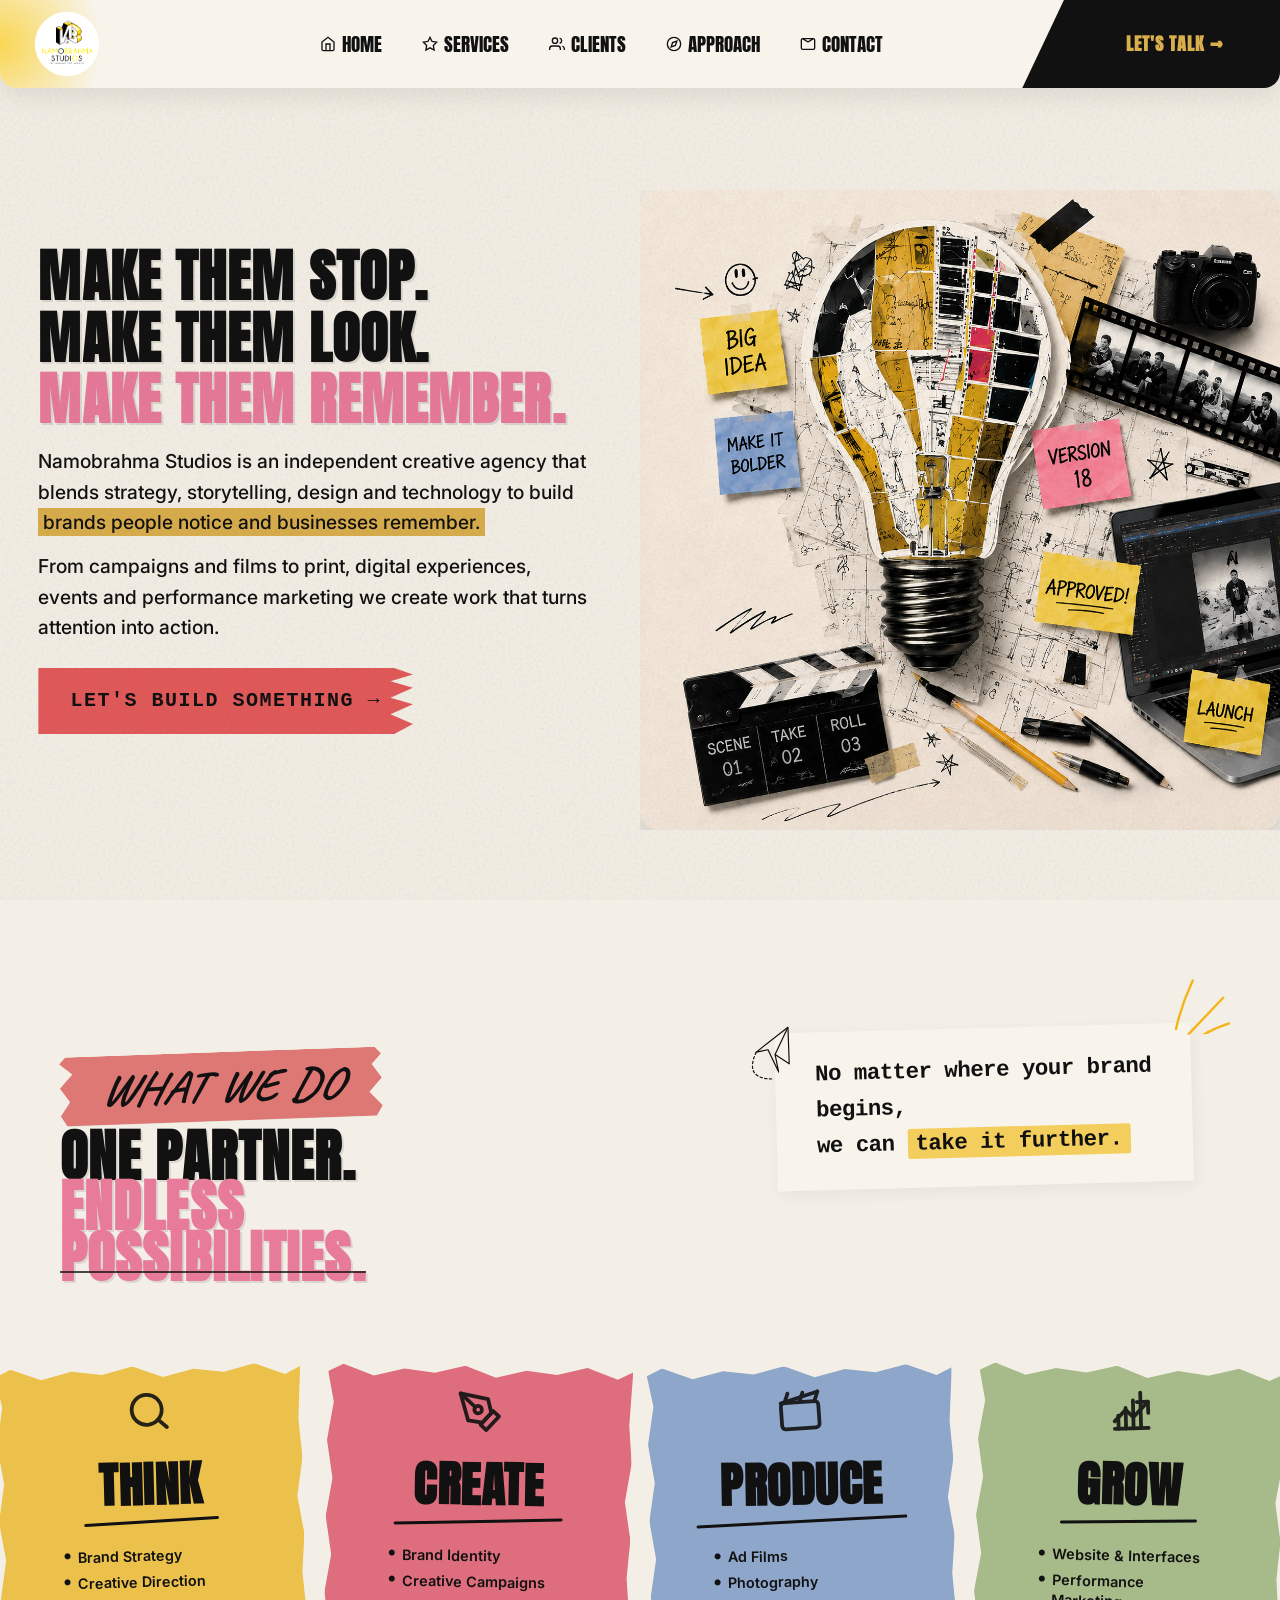
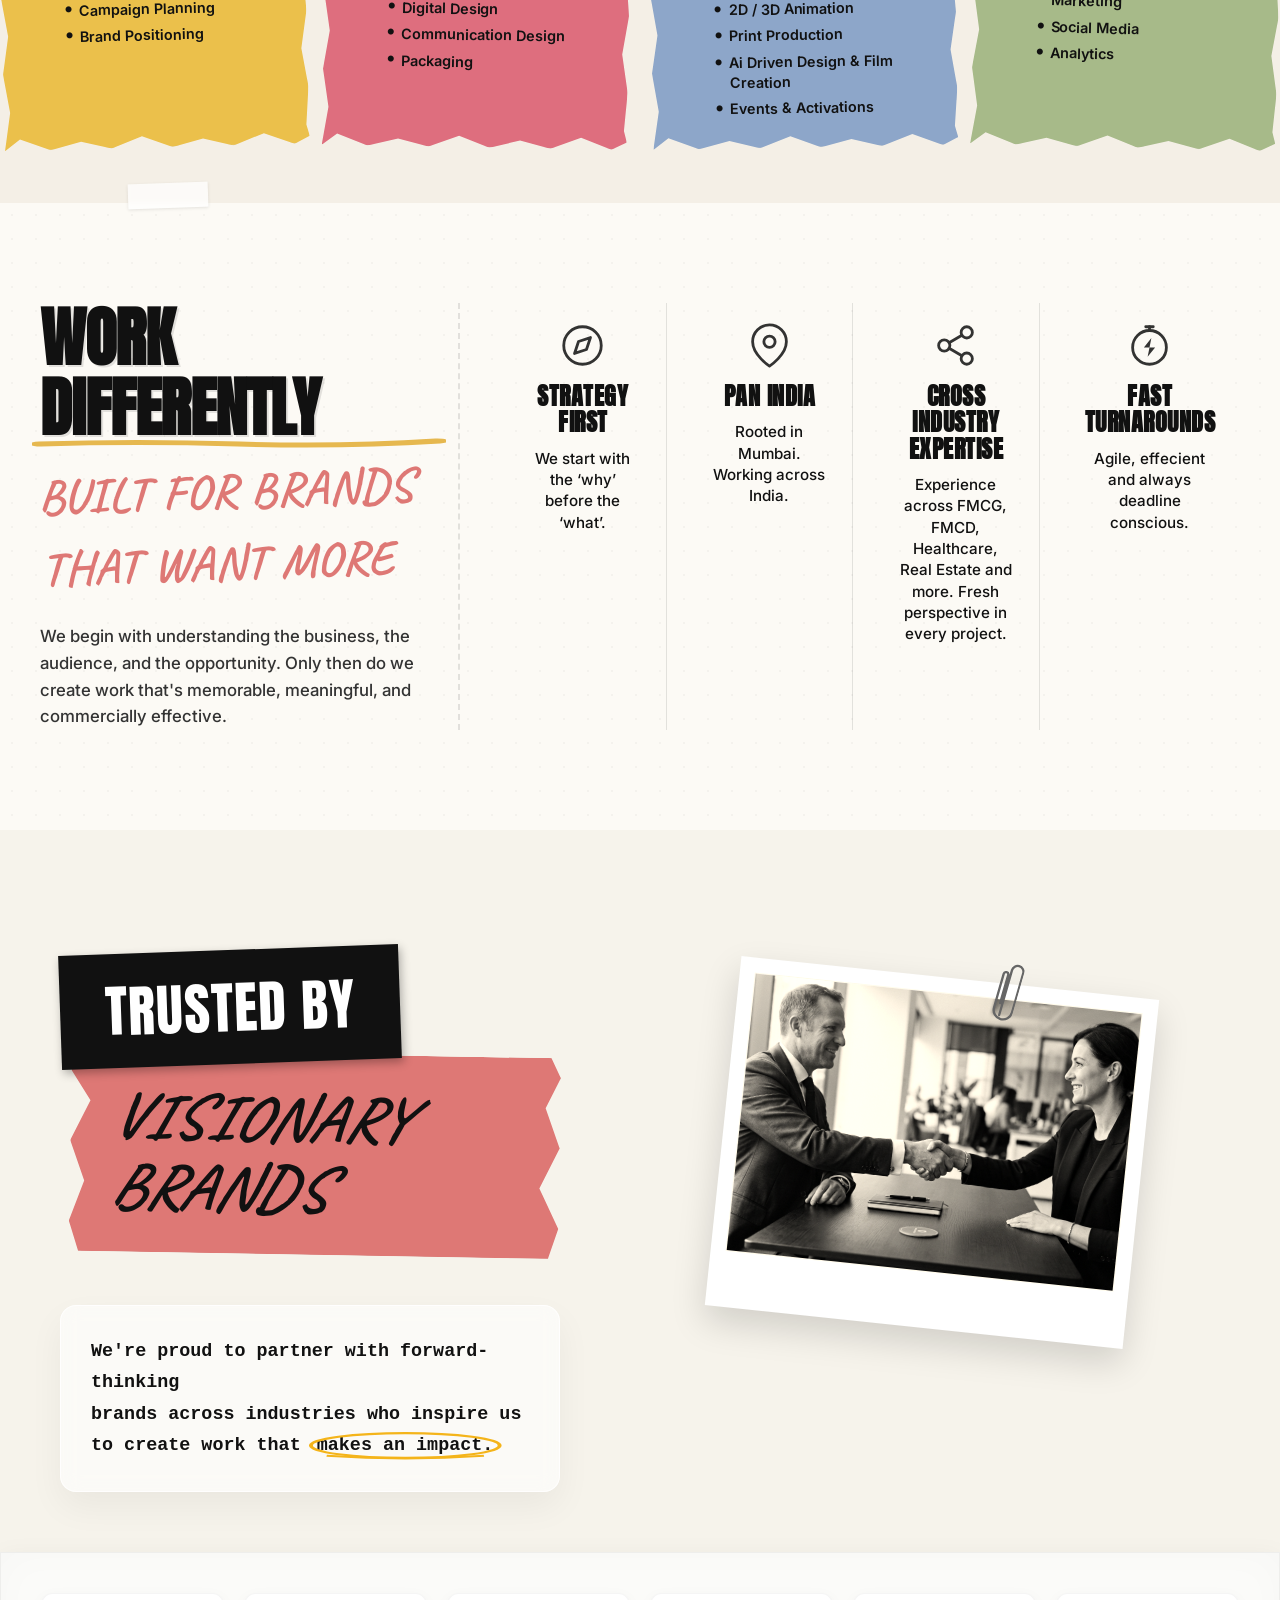
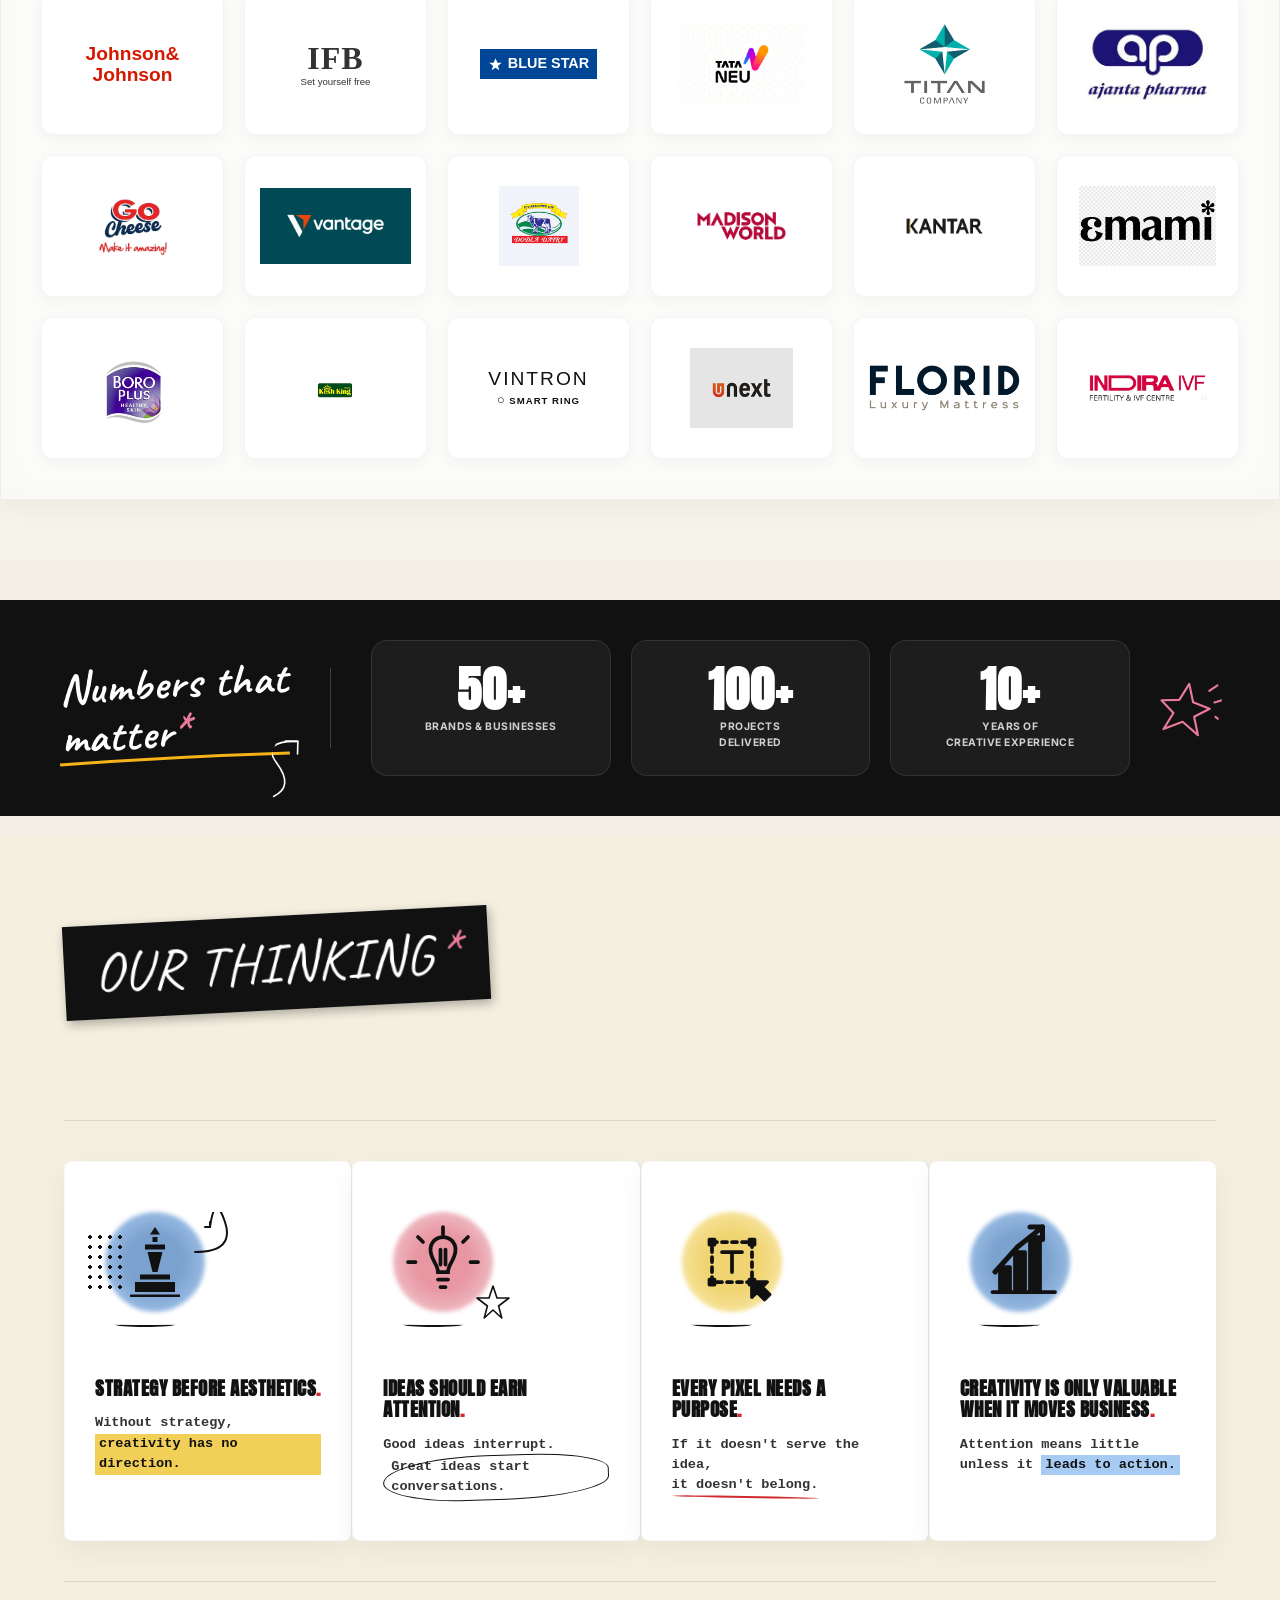
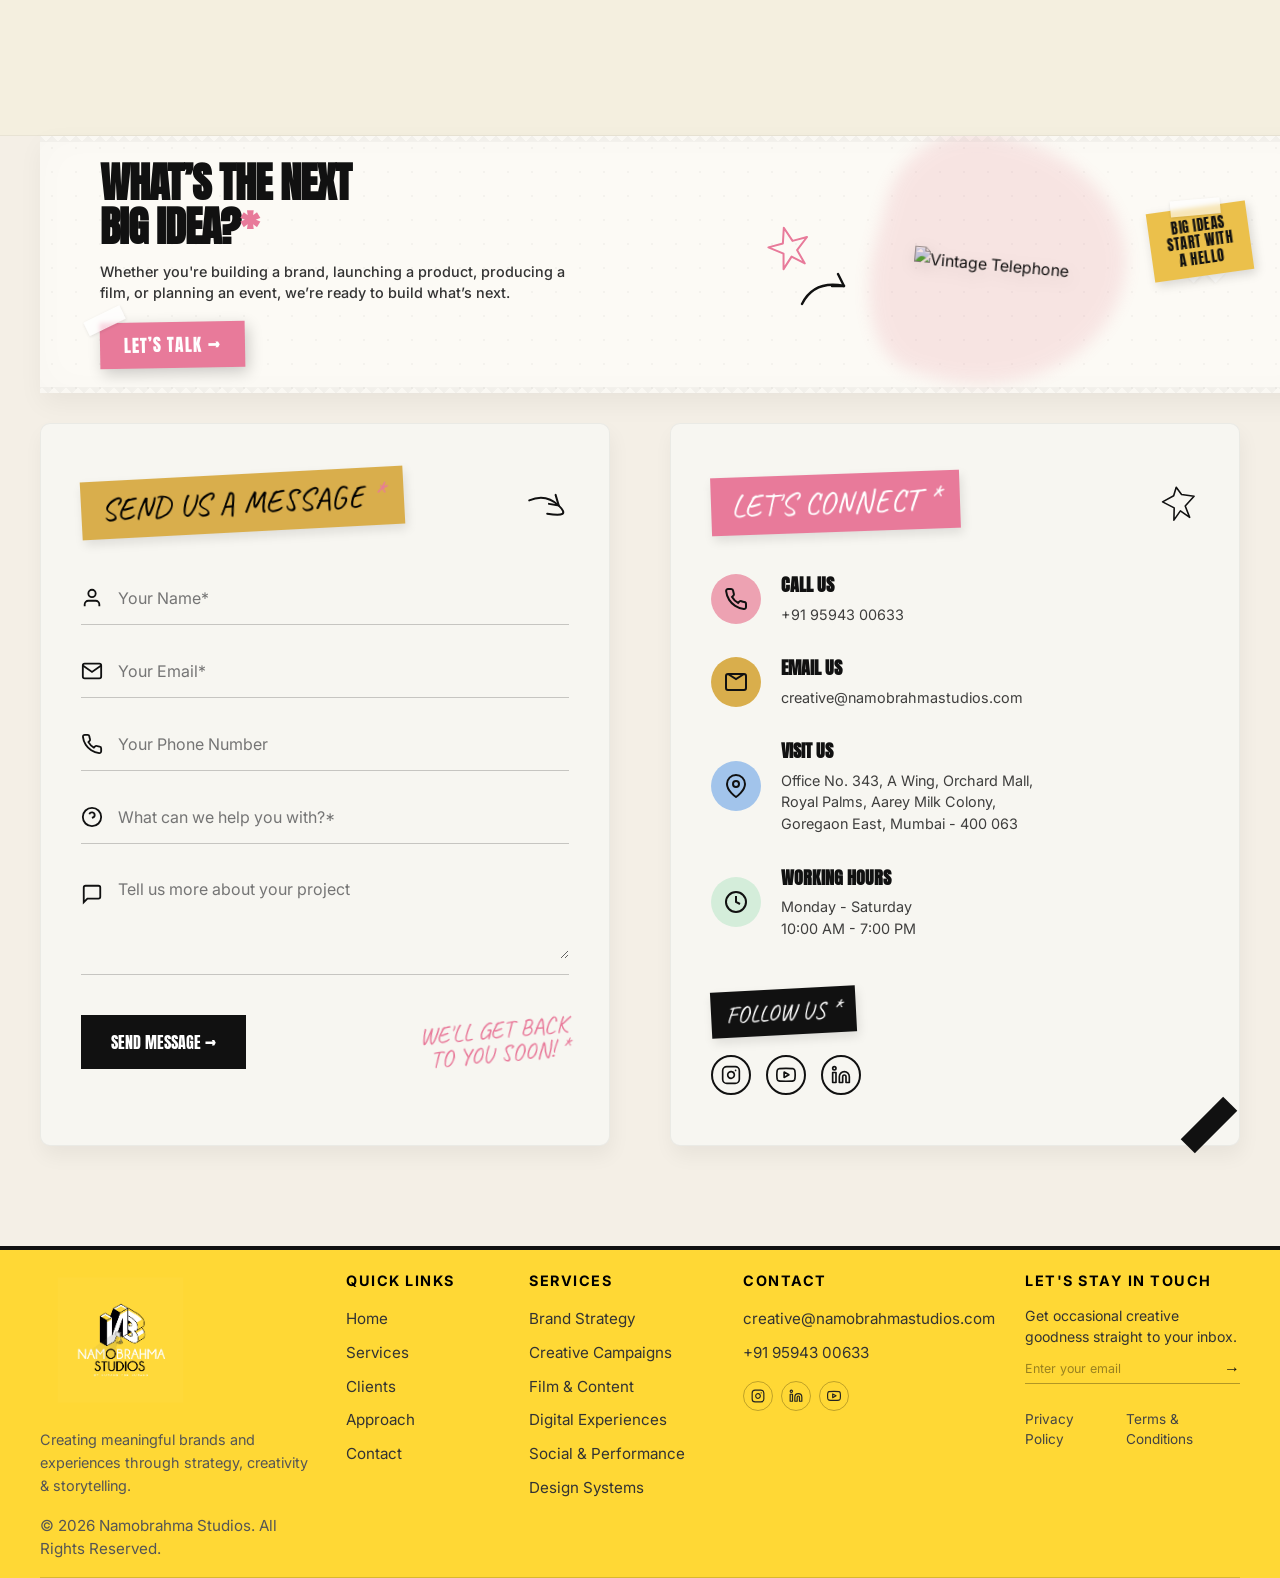
==== commit ca7a47c3: "Fix hero image clipping issue on 1920x1080 screens" ====
--- a/index.html
+++ b/index.html
@@ -6,7 +6,7 @@
   <meta name="viewport" content="width=device-width, initial-width=1.0" />
   <title>Namobrahma Studios | Creative Agency</title>
   <link rel="icon" type="image/png" href="images/fevi_cone.png" />
-  <link rel="stylesheet" href="styles.css?v=31" />
+  <link rel="stylesheet" href="styles.css?v=32" />
   <link rel="preconnect" href="https://fonts.googleapis.com">
   <link rel="preconnect" href="https://fonts.gstatic.com" crossorigin>
   <link
--- a/styles.css
+++ b/styles.css
@@ -7837,14 +7837,22 @@
 /* DYNAMIC COLLAGE HERO                  */
 /* ===================================== */
 .collage-container {
-  position: relative;
-  display: inline-block;
   width: 100%;
+  height: 100%;
+  display: flex;
+  align-items: center;
+  justify-content: center;
+  position: relative;
 }
 
 .hero-collage-img {
   width: 100%;
-  height: auto;
+  height: 100%;
+  max-height: 85vh; /* Prevent overflowing screen height */
+  position: relative;
+  z-index: 10;
+  object-fit: contain;
+  object-position: center;
   display: block;
 }
 
@@ -9753,3 +9761,10 @@
   right: 2% !important;
   bottom: 5% !important;
 }
+
+/* Fix Hero Image cutting on 1920x1080 screens */
+.hero-collage-img {
+  max-height: 85vh !important; /* Keep it within viewport height */
+  object-fit: contain !important; /* Prevent cutting/cropping */
+  object-position: center !important;
+}
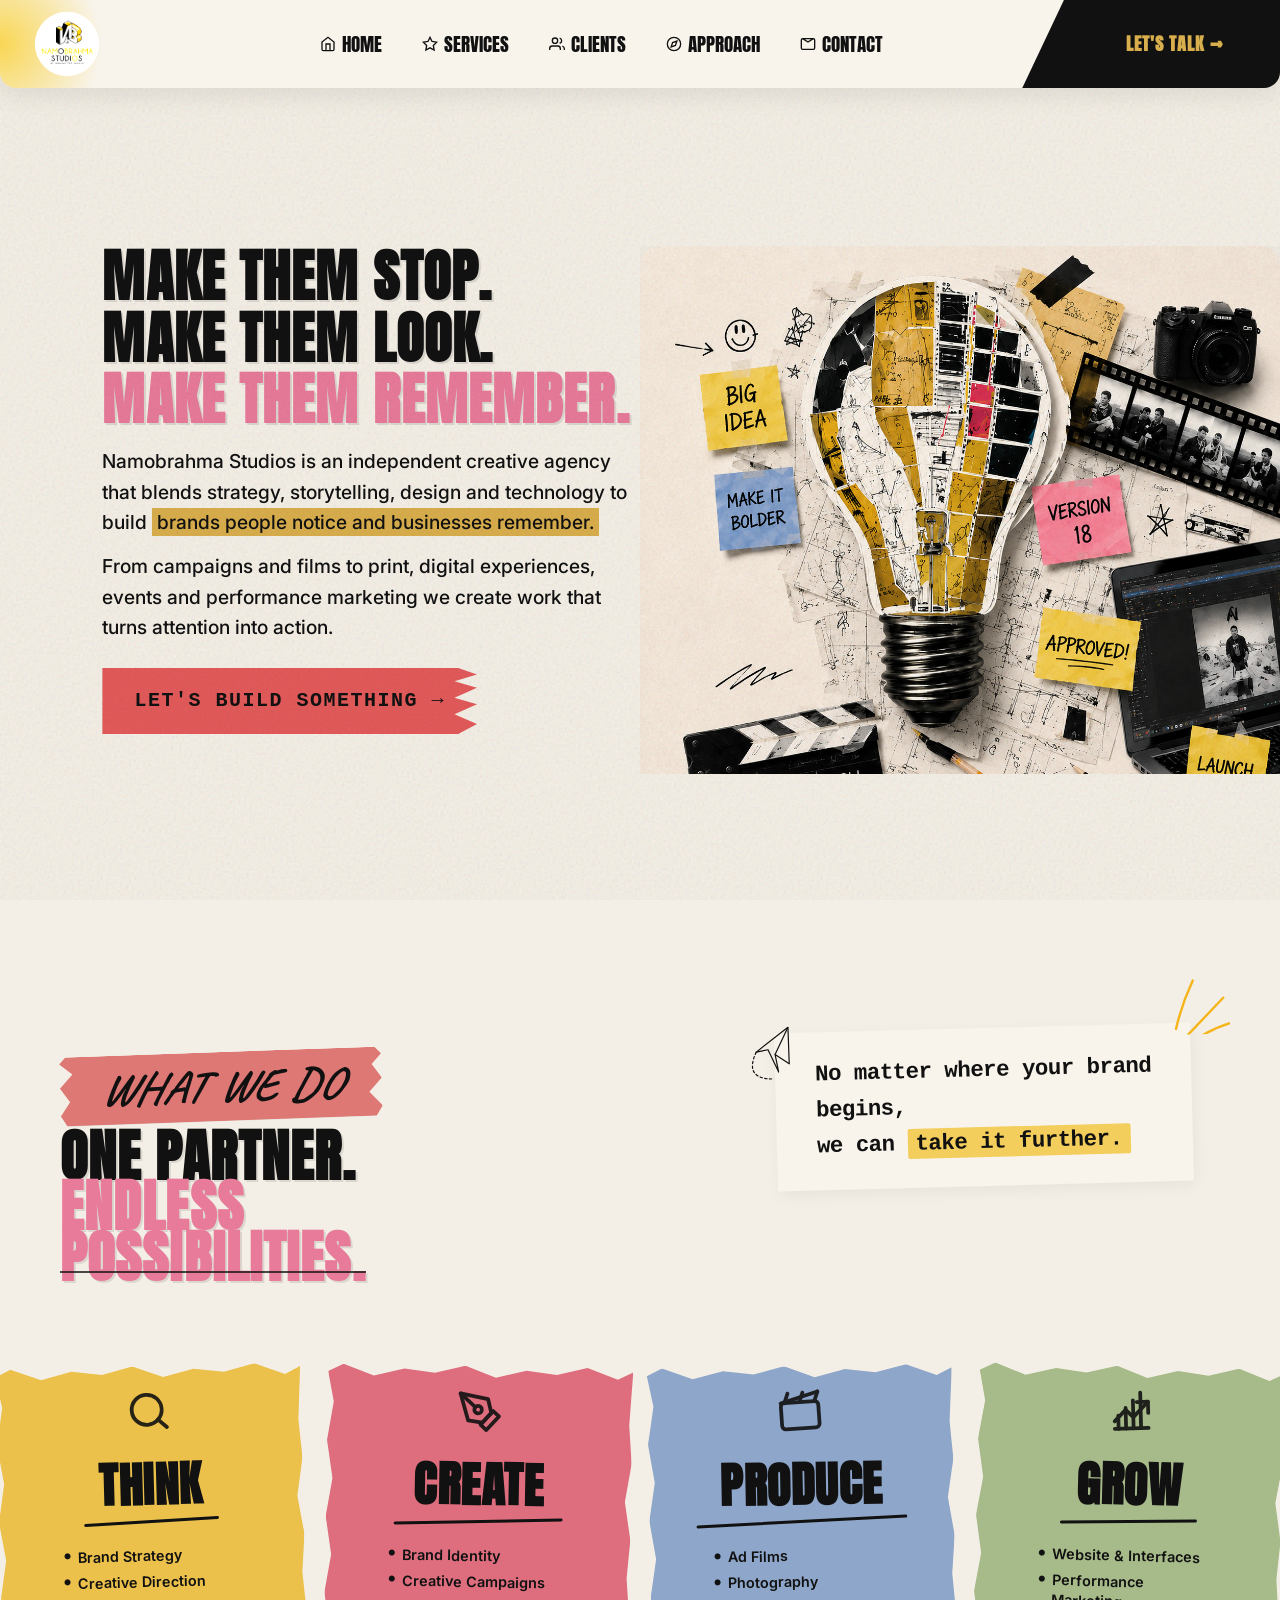
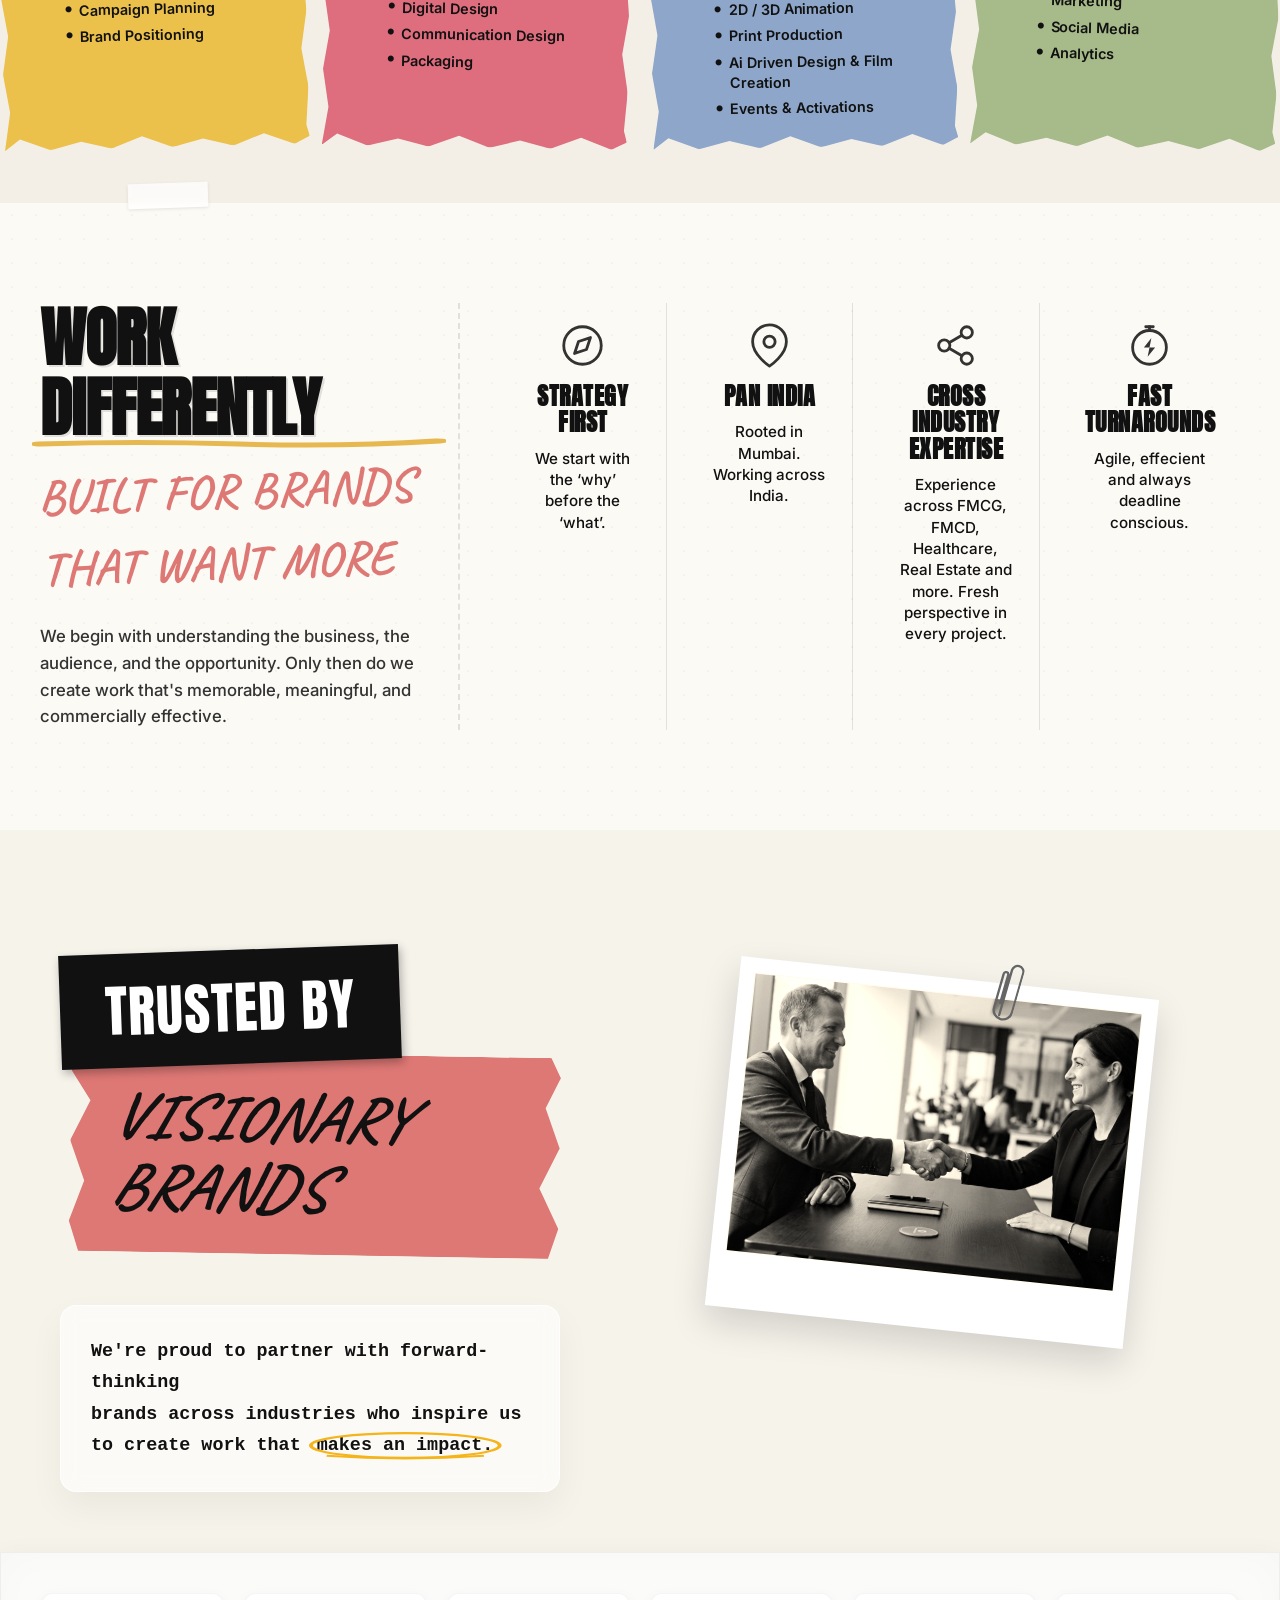
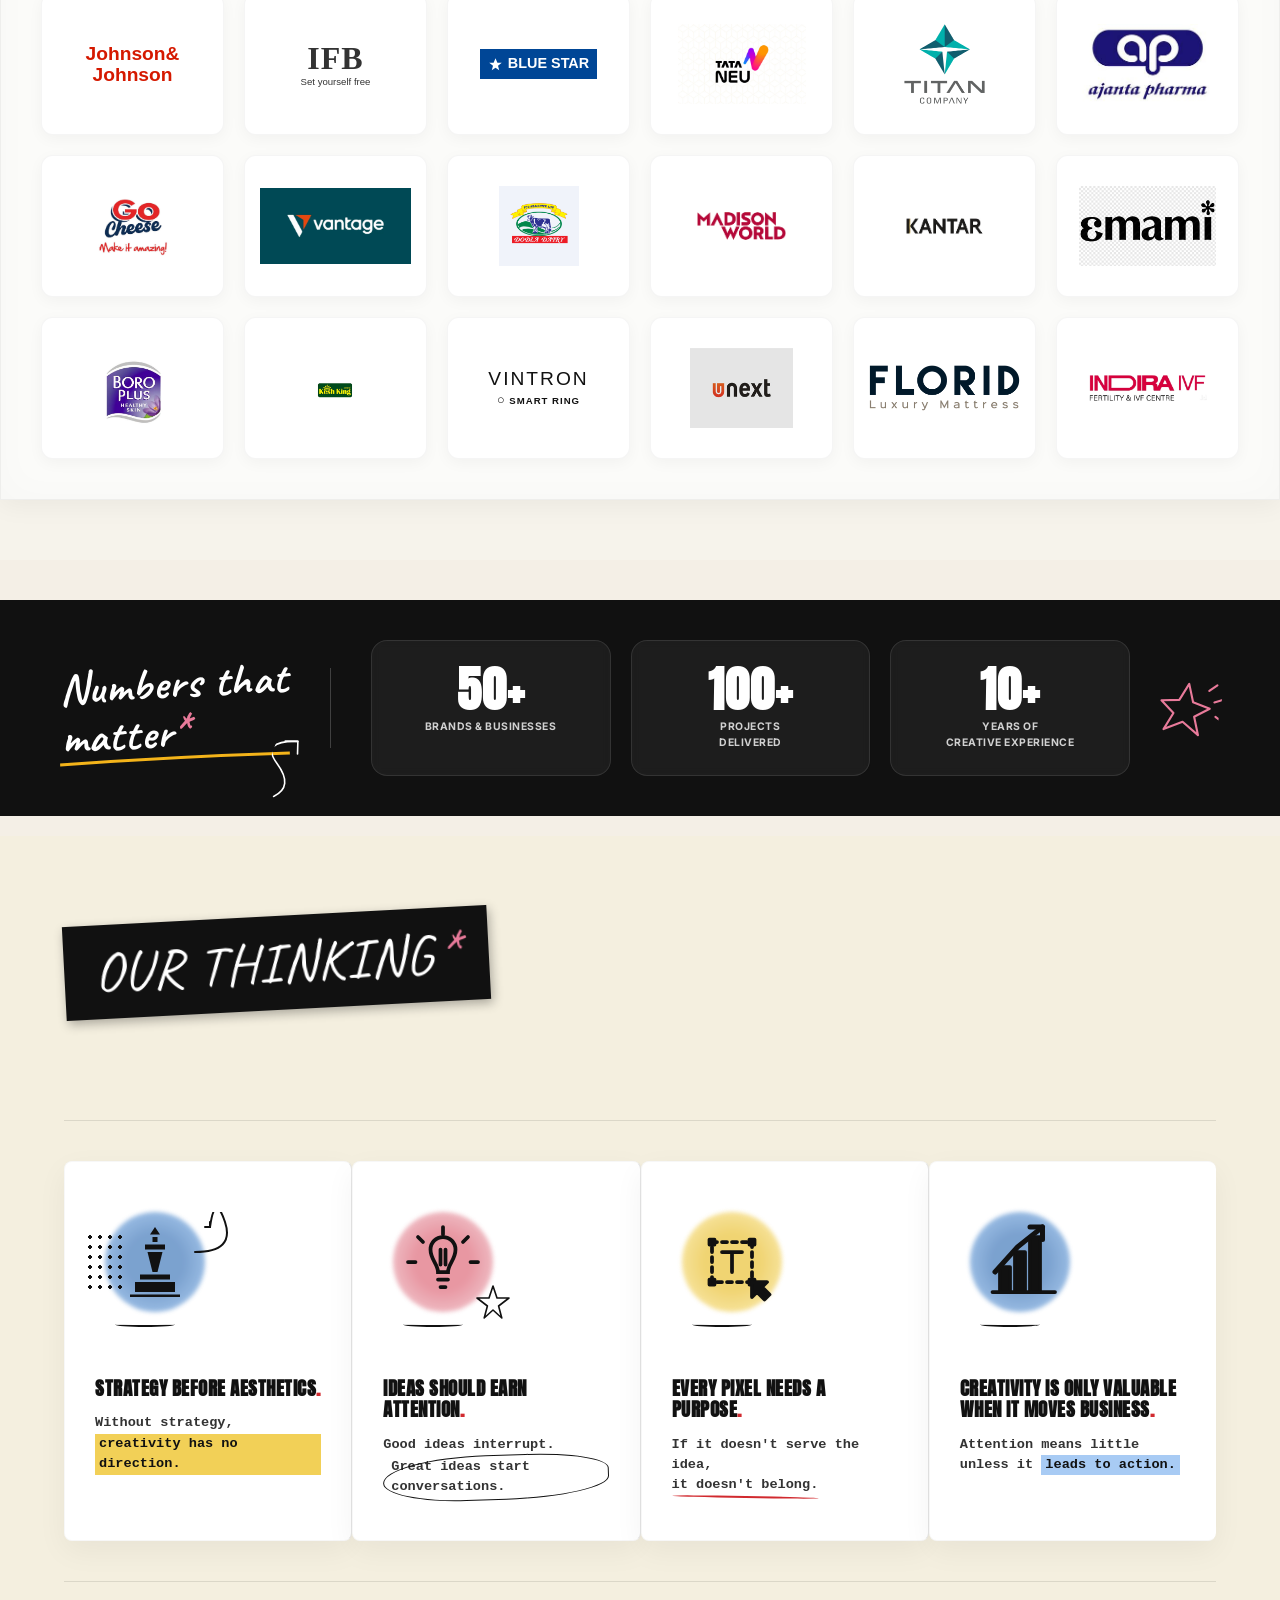
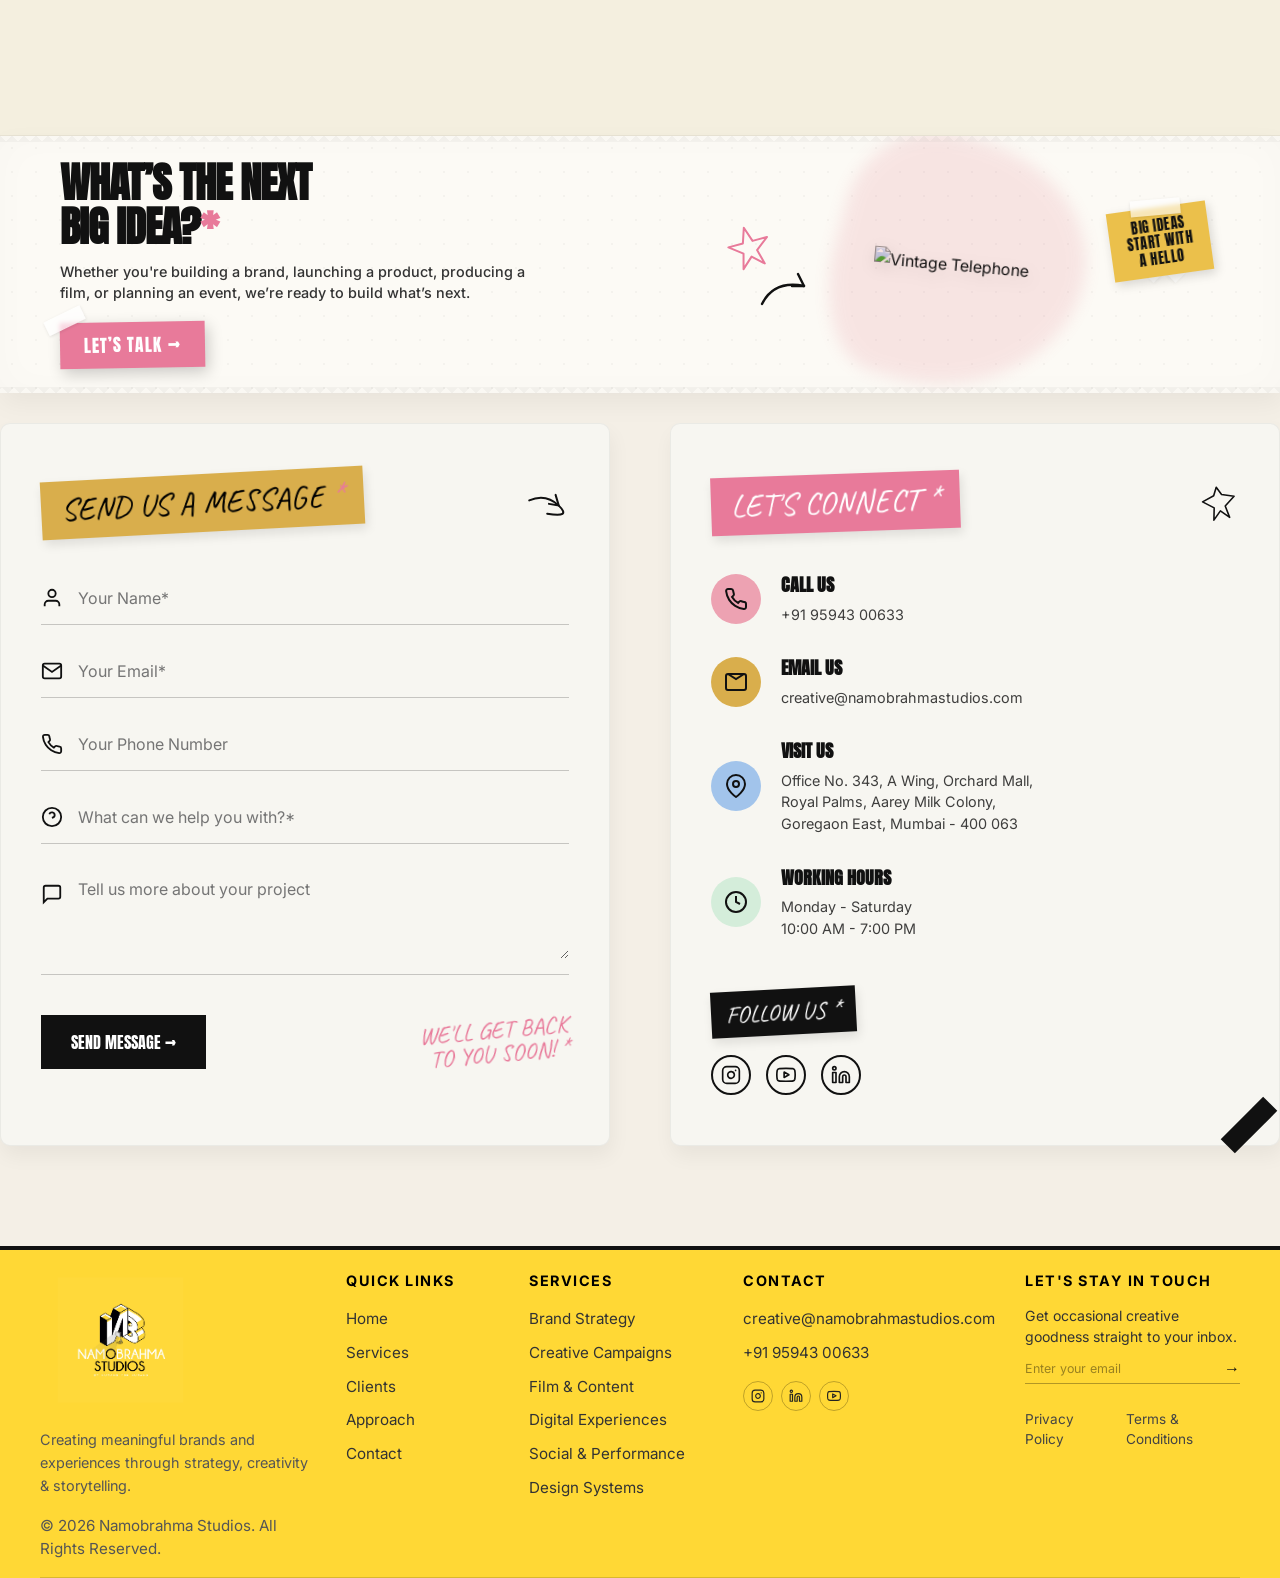
==== commit 94381e98: "Fix mobile responsive layouts, remove extra gaps in contact and approach sections, and fix footer co" ====
--- a/index.html
+++ b/index.html
@@ -6,7 +6,7 @@
   <meta name="viewport" content="width=device-width, initial-width=1.0" />
   <title>Namobrahma Studios | Creative Agency</title>
   <link rel="icon" type="image/png" href="images/fevi_cone.png" />
-  <link rel="stylesheet" href="styles.css?v=32" />
+  <link rel="stylesheet" href="styles.css?v=31" />
   <link rel="preconnect" href="https://fonts.googleapis.com">
   <link rel="preconnect" href="https://fonts.gstatic.com" crossorigin>
   <link
@@ -220,14 +220,12 @@
           </div>
         </h1>
         <p class="hero-desc animate-fade-up delay-4"
-          style="max-width: 550px; font-weight: 500; font-size: 1.2rem; line-height: 1.6; margin-bottom: 0.8rem;">
-          Namobrahma Studios is an independent creative agency that blends strategy, storytelling, design and technology
+          style="max-width: 550px; font-weight: 500; font-size: 1.2rem; line-height: 1.6; margin-bottom: 0.8rem;">Namobrahma Studios is an independent creative agency that blends strategy, storytelling, design and technology
           to build <mark style="background-color: var(--mustard-yellow); padding: 2px 5px; color: inherit;">brands
             people notice and businesses remember.</mark>
         </p>
         <p class="hero-desc animate-fade-up delay-5"
-          style="max-width: 550px; font-weight: 500; font-size: 1.2rem; line-height: 1.6;">
-          From campaigns and films to print, digital experiences, events and performance marketing we create work that
+          style="max-width: 550px; font-weight: 500; font-size: 1.2rem; line-height: 1.6;">From campaigns and films to print, digital experiences, events and performance marketing we create work that
           turns <span style="position: relative; white-space: nowrap;">attention into action.<svg
               style="position:absolute; bottom:0px; left:0; width:100%; height:6px;" preserveAspectRatio="none"
               viewBox="0 0 100 5">
@@ -438,7 +436,7 @@
           </div>
 
           <h2 class="huge-title"
-            style="font-family: 'Anton', sans-serif; font-size: 4rem; letter-spacing: -1px; margin-bottom: 5px; color: #111; text-transform: uppercase; position: relative; display: inline-block; z-index: 2;">
+            style="font-family: 'Anton', sans-serif; font-size: clamp(2rem, 9vw, 4rem); letter-spacing: -1px; margin-bottom: 5px; color: #111; text-transform: uppercase; position: relative; display: inline-block; z-index: 2;">
             Work Differently
             <!-- Hand-drawn underline SVG -->
             <svg style="position: absolute; bottom: -5px; left: -2%; width: 104%; height: 20px;"
@@ -1108,7 +1106,8 @@
       <!-- Col 1: Brand -->
       <div class="slim-footer-brand">
         <img src="images/kunal_footer.jpg" alt="Namobrahma Studios Logo" class="slim-footer-logo">
-        <p class="slim-tagline">Creating meaningful brands and experiences through strategy, creativity &amp; storytelling.</p>
+        <p class="slim-tagline">Creating meaningful brands and experiences through strategy, creativity &amp;
+          storytelling.</p>
         <p class="slim-copyright">&copy; 2026 Namobrahma Studios. All Rights Reserved.</p>
       </div>
 
@@ -1139,14 +1138,33 @@
         <a href="mailto:creative@namobrahmastudios.com" class="slim-link">creative@namobrahmastudios.com</a>
         <a href="tel:+919594300633" class="slim-link">+91 95943 00633</a>
         <div class="slim-socials">
-          <a href="https://www.instagram.com/namobrahmastudios?igsh=MTkwMXp5d3l5ZXR4Zg==" target="_blank" rel="noopener noreferrer" class="slim-social-btn instagram">
-            <svg viewBox="0 0 24 24" stroke="currentColor" stroke-width="2" fill="none" stroke-linecap="round" stroke-linejoin="round"><rect x="2" y="2" width="20" height="20" rx="5" ry="5"></rect><path d="M16 11.37A4 4 0 1 1 12.63 8 4 4 0 0 1 16 11.37z"></path><line x1="17.5" y1="6.5" x2="17.51" y2="6.5"></line></svg>
+          <a href="https://www.instagram.com/namobrahmastudios?igsh=MTkwMXp5d3l5ZXR4Zg==" target="_blank"
+            rel="noopener noreferrer" class="slim-social-btn instagram">
+            <svg viewBox="0 0 24 24" stroke="currentColor" stroke-width="2" fill="none" stroke-linecap="round"
+              stroke-linejoin="round">
+              <rect x="2" y="2" width="20" height="20" rx="5" ry="5"></rect>
+              <path d="M16 11.37A4 4 0 1 1 12.63 8 4 4 0 0 1 16 11.37z"></path>
+              <line x1="17.5" y1="6.5" x2="17.51" y2="6.5"></line>
+            </svg>
           </a>
-          <a href="https://www.linkedin.com/company/namobrahma-studios/" target="_blank" rel="noopener noreferrer" class="slim-social-btn linkedin">
-            <svg viewBox="0 0 24 24" stroke="currentColor" stroke-width="2" fill="none" stroke-linecap="round" stroke-linejoin="round"><path d="M16 8a6 6 0 0 1 6 6v7h-4v-7a2 2 0 0 0-2-2 2 2 0 0 0-2 2v7h-4v-7a6 6 0 0 1 6-6z"></path><rect x="2" y="9" width="4" height="12"></rect><circle cx="4" cy="4" r="2"></circle></svg>
+          <a href="https://www.linkedin.com/company/namobrahma-studios/" target="_blank" rel="noopener noreferrer"
+            class="slim-social-btn linkedin">
+            <svg viewBox="0 0 24 24" stroke="currentColor" stroke-width="2" fill="none" stroke-linecap="round"
+              stroke-linejoin="round">
+              <path d="M16 8a6 6 0 0 1 6 6v7h-4v-7a2 2 0 0 0-2-2 2 2 0 0 0-2 2v7h-4v-7a6 6 0 0 1 6-6z"></path>
+              <rect x="2" y="9" width="4" height="12"></rect>
+              <circle cx="4" cy="4" r="2"></circle>
+            </svg>
           </a>
-          <a href="https://youtube.com/@namobrahmastudios8147?si=V2e2iXFyJWgSS1Wc" target="_blank" rel="noopener noreferrer" class="slim-social-btn youtube">
-            <svg viewBox="0 0 24 24" stroke="currentColor" stroke-width="2" fill="none" stroke-linecap="round" stroke-linejoin="round"><path d="M22.54 6.42a2.78 2.78 0 0 0-1.94-2C18.88 4 12 4 12 4s-6.88 0-8.6.46a2.78 2.78 0 0 0-1.94 2A29 29 0 0 0 1 11.75a29 29 0 0 0 .46 5.33 2.78 2.78 0 0 0 1.94 2c1.72.46 8.6.46 8.6.46s6.88 0 8.6-.46a2.78 2.78 0 0 0 1.94-2 29 29 0 0 0 .46-5.33 29 29 0 0 0-.46-5.33z"></path><polygon points="9.75 15.02 15.5 11.75 9.75 8.48 9.75 15.02"></polygon></svg>
+          <a href="https://youtube.com/@namobrahmastudios8147?si=V2e2iXFyJWgSS1Wc" target="_blank"
+            rel="noopener noreferrer" class="slim-social-btn youtube">
+            <svg viewBox="0 0 24 24" stroke="currentColor" stroke-width="2" fill="none" stroke-linecap="round"
+              stroke-linejoin="round">
+              <path
+                d="M22.54 6.42a2.78 2.78 0 0 0-1.94-2C18.88 4 12 4 12 4s-6.88 0-8.6.46a2.78 2.78 0 0 0-1.94 2A29 29 0 0 0 1 11.75a29 29 0 0 0 .46 5.33 2.78 2.78 0 0 0 1.94 2c1.72.46 8.6.46 8.6.46s6.88 0 8.6-.46a2.78 2.78 0 0 0 1.94-2 29 29 0 0 0 .46-5.33 29 29 0 0 0-.46-5.33z">
+              </path>
+              <polygon points="9.75 15.02 15.5 11.75 9.75 8.48 9.75 15.02"></polygon>
+            </svg>
           </a>
         </div>
       </div>
--- a/styles.css
+++ b/styles.css
@@ -365,7 +365,7 @@
   flex: 0 0 50%;
   max-width: 50%;
   z-index: 20;
-  padding: 0 0 40px clamp(20px, 3vw, 60px);
+  padding: 0 0 40px 8%;
 }
 
 .huge-title {
@@ -2298,9 +2298,17 @@
 }
 
 @keyframes float-img {
-  0% { transform: translateY(0); }
-  50% { transform: translateY(-15px); }
-  100% { transform: translateY(0); }
+  0% {
+    transform: translateY(0);
+  }
+
+  50% {
+    transform: translateY(-15px);
+  }
+
+  100% {
+    transform: translateY(0);
+  }
 }
 
 .moodboard-img {
@@ -4518,9 +4526,13 @@
   }
 
   .huge-title {
-    font-size: 2.8rem;
+    font-size: clamp(1.8rem, 11vw, 2.8rem);
     word-break: break-word;
     hyphens: auto;
+  }
+
+  .huge-title .line {
+    white-space: normal;
   }
 
   .medium-title {
@@ -5742,6 +5754,7 @@
 
   .our-thinking-section {
     padding: 60px 20px;
+    min-height: auto !important;
   }
 }
 
@@ -6378,7 +6391,7 @@
 /* NEW CONTACT SECTION STYLES */
 /* ===================================== */
 .contact-section {
-  padding: 100px 40px;
+  padding: 100px 0;
   max-width: 1400px;
   margin: 0 auto;
 }
@@ -6573,7 +6586,7 @@
 /* NEW CONTACT SECTION STYLES */
 /* ===================================== */
 .contact-section {
-  padding: 100px 40px;
+  padding: 100px 0;
   max-width: 1400px;
   margin: 0 auto;
 }
@@ -6612,6 +6625,12 @@
   display: grid;
   grid-template-columns: 1fr 1fr;
   gap: 60px;
+}
+
+@media (max-width: 768px) {
+  .contact-section {
+    padding-bottom: 20px !important;
+  }
 }
 
 .contact-card {
@@ -7837,22 +7856,14 @@
 /* DYNAMIC COLLAGE HERO                  */
 /* ===================================== */
 .collage-container {
+  position: relative;
+  display: inline-block;
   width: 100%;
-  height: 100%;
-  display: flex;
-  align-items: center;
-  justify-content: center;
-  position: relative;
 }
 
 .hero-collage-img {
   width: 100%;
-  height: 100%;
-  max-height: 85vh; /* Prevent overflowing screen height */
-  position: relative;
-  z-index: 10;
-  object-fit: contain;
-  object-position: center;
+  height: auto;
   display: block;
 }
 
@@ -8493,10 +8504,17 @@
 
   .hero-left {
     max-width: 100% !important;
+    padding: 0 !important;
     text-align: left;
     align-items: flex-start;
     display: flex;
     flex-direction: column;
+  }
+
+  .hero-right {
+    max-width: 100% !important;
+    width: 100% !important;
+    flex: 0 0 100% !important;
   }
 
   .hero-subtitle {
@@ -8538,7 +8556,9 @@
     right: 0 !important;
     width: 100% !important;
     max-width: 100% !important;
-    height: auto !important;
+    height: 400px !important;
+    object-fit: cover !important;
+    object-position: left center !important;
     margin-top: 20px;
   }
 
@@ -8679,7 +8699,9 @@
     right: 0 !important;
     width: 100% !important;
     max-width: 100% !important;
-    height: auto !important;
+    height: 350px !important;
+    object-fit: cover !important;
+    object-position: 5% center !important;
     animation: none !important;
     /* Optional: remove float on mobile for stability */
     margin-top: 20px;
@@ -9517,6 +9539,11 @@
   border-radius: 0 !important;
 }
 
+.cta-scrapbook-banner {
+  padding-left: 0 !important;
+  padding-right: 0 !important;
+}
+
 .why-us {
   border: none !important;
 }
@@ -9551,7 +9578,7 @@
   gap: 30px;
   align-items: start;
   padding-bottom: 16px;
-  border-bottom: 1px solid rgba(0,0,0,0.15);
+  border-bottom: 1px solid rgba(0, 0, 0, 0.15);
 }
 
 /* Col 1 Brand */
@@ -9624,7 +9651,7 @@
   width: 30px;
   height: 30px;
   border-radius: 50%;
-  border: 1px solid rgba(0,0,0,0.25);
+  border: 1px solid rgba(0, 0, 0, 0.25);
   display: flex;
   align-items: center;
   justify-content: center;
@@ -9653,7 +9680,7 @@
 
 .slim-newsletter-form {
   display: flex;
-  border-bottom: 1px solid rgba(0,0,0,0.3);
+  border-bottom: 1px solid rgba(0, 0, 0, 0.3);
   padding-bottom: 5px;
   margin-bottom: 14px;
 }
@@ -9669,7 +9696,7 @@
 }
 
 .slim-newsletter-form input::placeholder {
-  color: rgba(0,0,0,0.4);
+  color: rgba(0, 0, 0, 0.4);
 }
 
 .slim-newsletter-form button {
@@ -9704,6 +9731,16 @@
 }
 
 /* ===================================== */
+/* MOBILE OVERRIDES FOR SLIM FOOTER      */
+/* ===================================== */
+@media (max-width: 768px) {
+  .slim-footer-grid {
+    grid-template-columns: 1fr;
+    gap: 40px;
+  }
+}
+
+/* ===================================== */
 /* CTA COMPACT OVERRIDE (Reference img2) */
 /* ===================================== */
 .cta-scrapbook-banner {
@@ -9762,9 +9799,10 @@
   bottom: 5% !important;
 }
 
-/* Fix Hero Image cutting on 1920x1080 screens */
-.hero-collage-img {
-  max-height: 85vh !important; /* Keep it within viewport height */
-  object-fit: contain !important; /* Prevent cutting/cropping */
-  object-position: center !important;
-}
+@media (max-width: 768px) {
+  .sticky-note-yellow {
+    top: -40px !important;
+    bottom: auto !important;
+    right: 0 !important;
+  }
+}
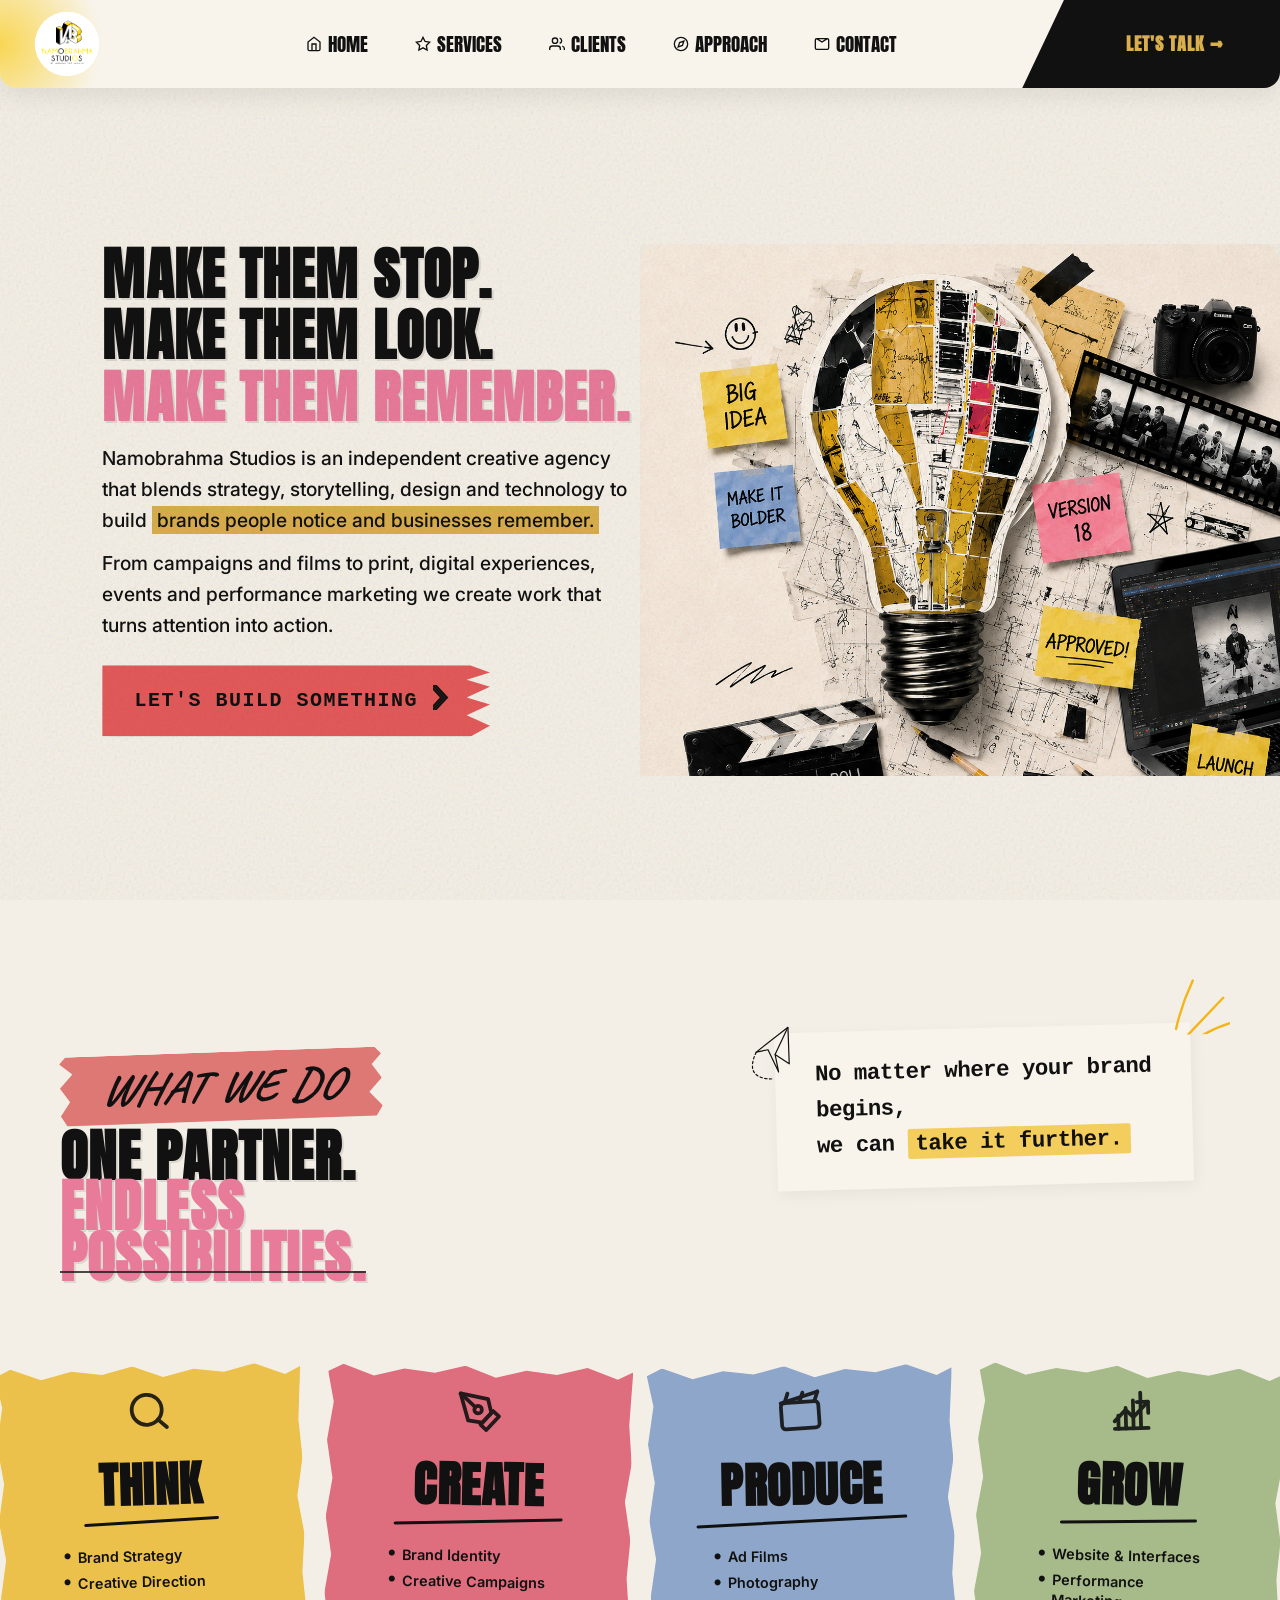
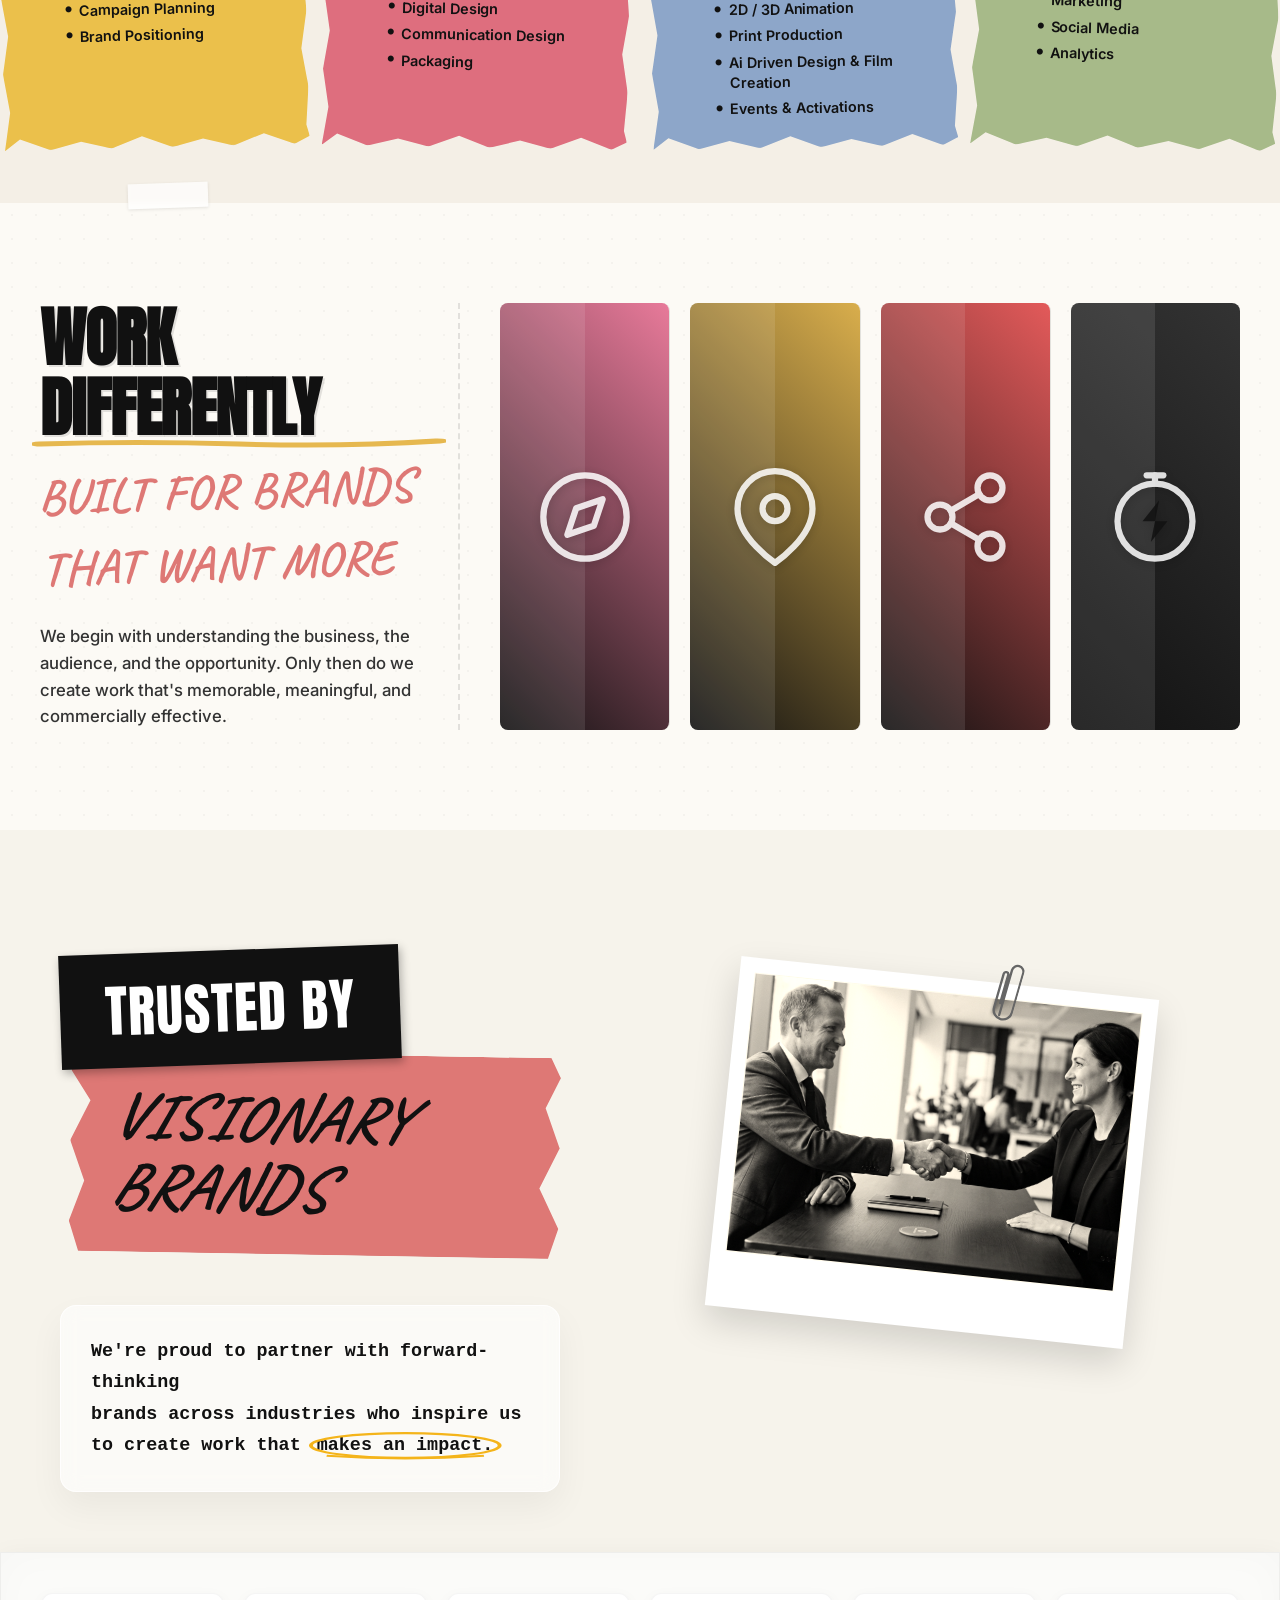
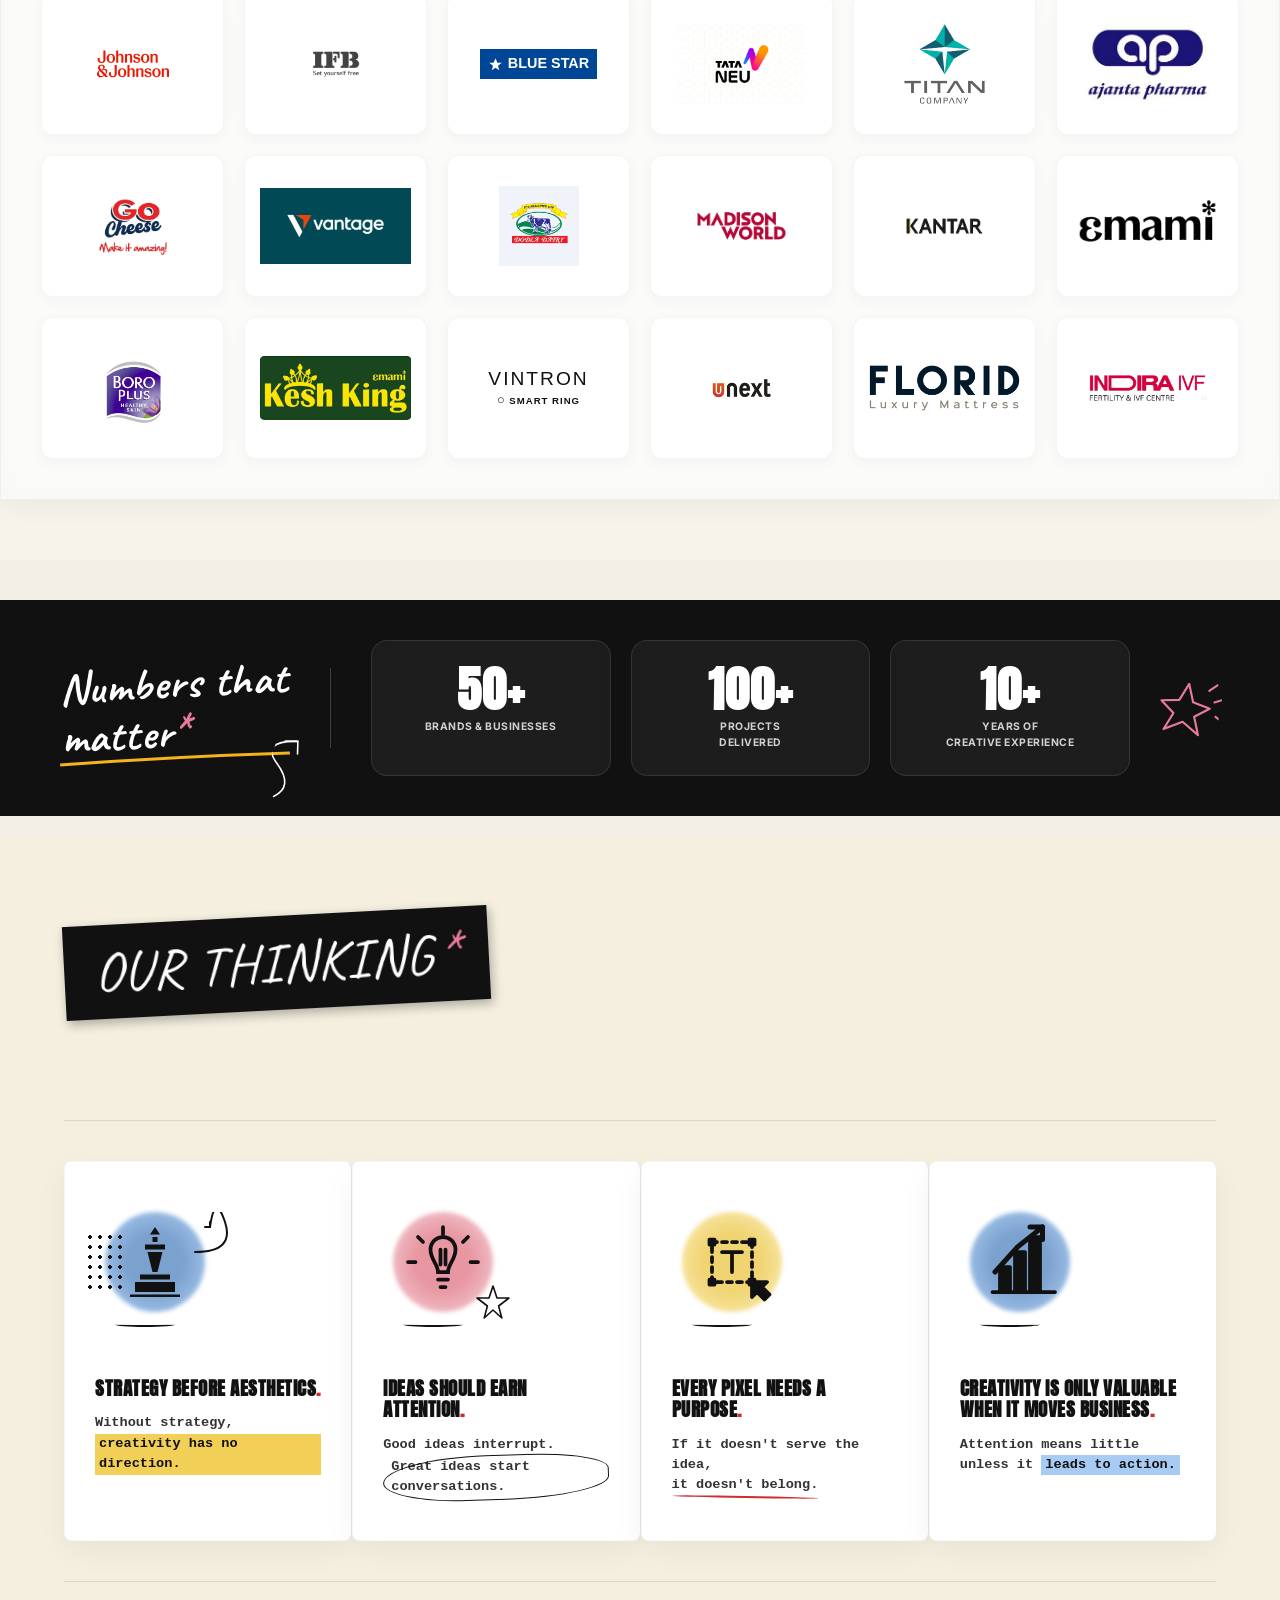
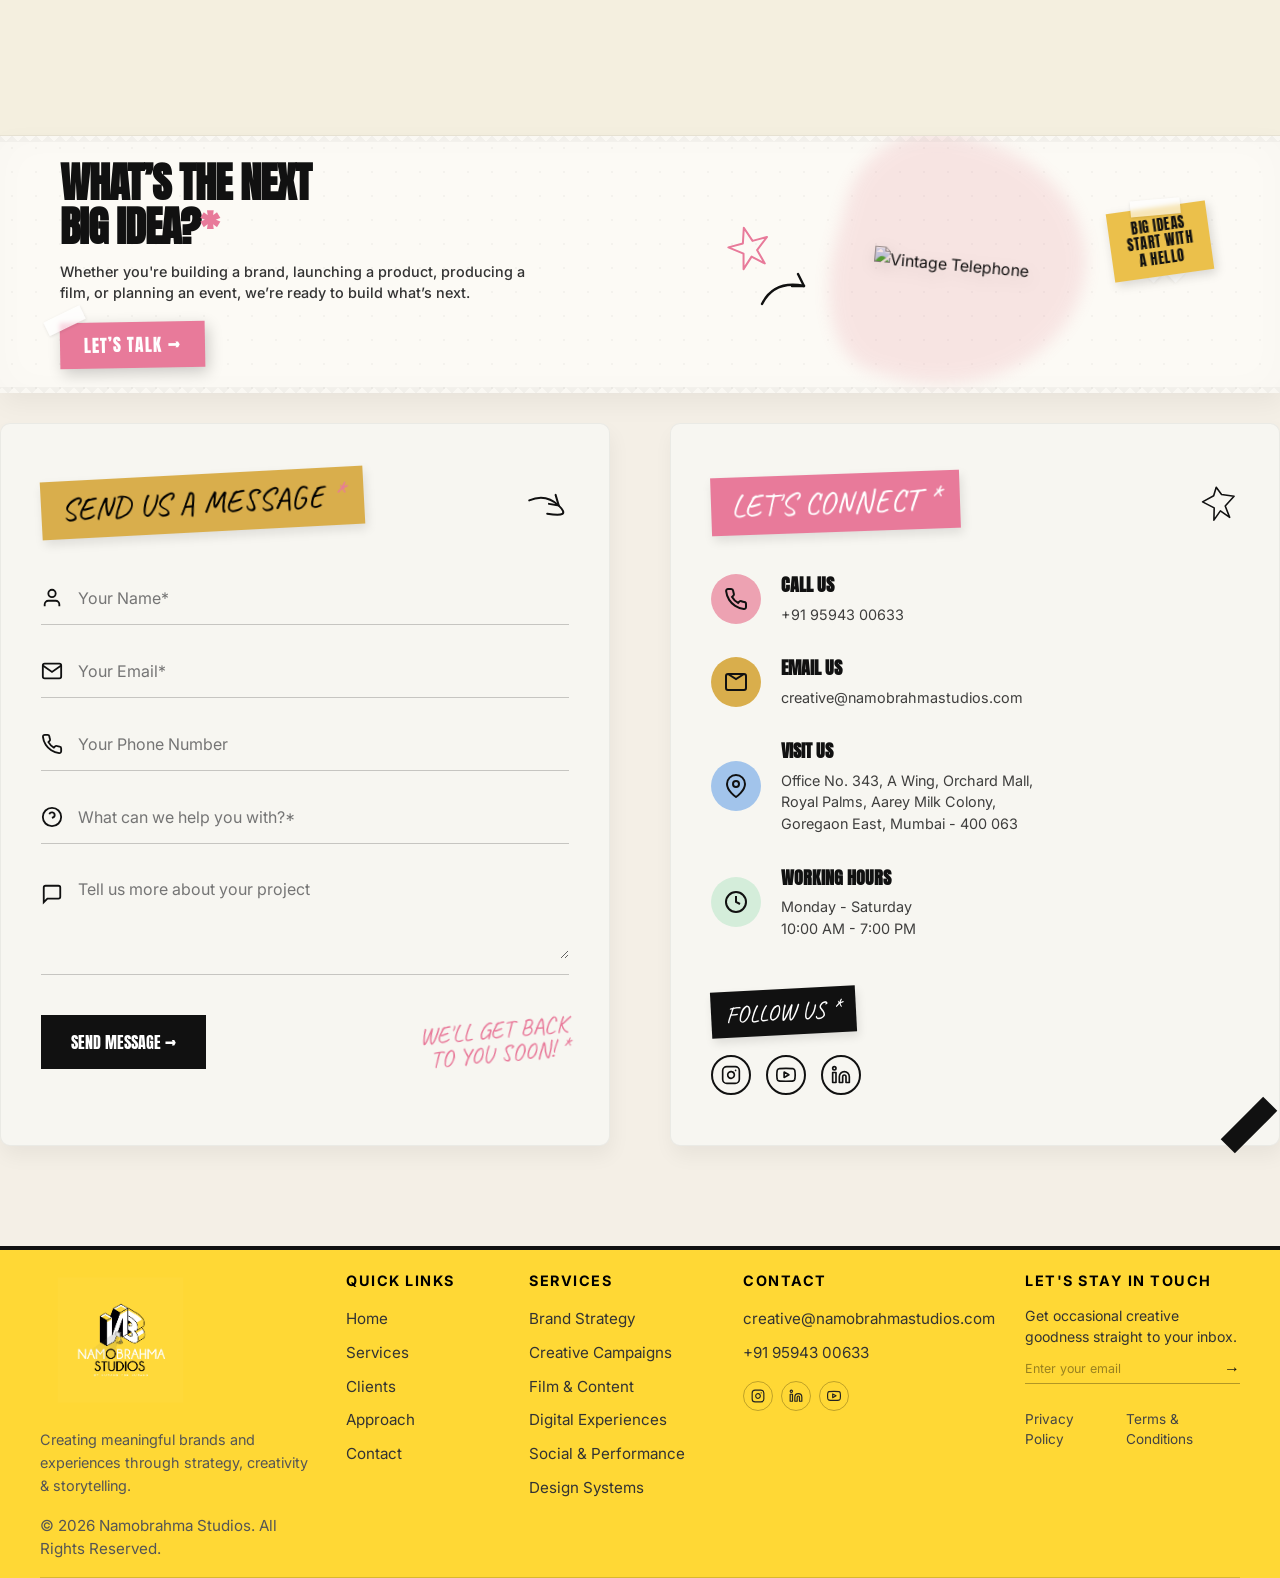
==== commit a9989261: "feat: added custom hover animations to home CTA button and all social media icons" ====
--- a/index.html
+++ b/index.html
@@ -6,7 +6,7 @@
   <meta name="viewport" content="width=device-width, initial-width=1.0" />
   <title>Namobrahma Studios | Creative Agency</title>
   <link rel="icon" type="image/png" href="images/fevi_cone.png" />
-  <link rel="stylesheet" href="styles.css?v=31" />
+  <link rel="stylesheet" href="styles.css?v=38" />
   <link rel="preconnect" href="https://fonts.googleapis.com">
   <link rel="preconnect" href="https://fonts.gstatic.com" crossorigin>
   <link
@@ -220,12 +220,14 @@
           </div>
         </h1>
         <p class="hero-desc animate-fade-up delay-4"
-          style="max-width: 550px; font-weight: 500; font-size: 1.2rem; line-height: 1.6; margin-bottom: 0.8rem;">Namobrahma Studios is an independent creative agency that blends strategy, storytelling, design and technology
+          style="max-width: 550px; font-weight: 500; font-size: 1.2rem; line-height: 1.6; margin-bottom: 0.8rem;">
+          Namobrahma Studios is an independent creative agency that blends strategy, storytelling, design and technology
           to build <mark style="background-color: var(--mustard-yellow); padding: 2px 5px; color: inherit;">brands
             people notice and businesses remember.</mark>
         </p>
         <p class="hero-desc animate-fade-up delay-5"
-          style="max-width: 550px; font-weight: 500; font-size: 1.2rem; line-height: 1.6;">From campaigns and films to print, digital experiences, events and performance marketing we create work that
+          style="max-width: 550px; font-weight: 500; font-size: 1.2rem; line-height: 1.6;">From campaigns and films to
+          print, digital experiences, events and performance marketing we create work that
           turns <span style="position: relative; white-space: nowrap;">attention into action.<svg
               style="position:absolute; bottom:0px; left:0; width:100%; height:6px;" preserveAspectRatio="none"
               viewBox="0 0 100 5">
@@ -234,7 +236,16 @@
             </svg></span>
         </p>
         <div class="hero-ctas animate-fade-up delay-6" style="margin-top: 25px;">
-          <a href="#CONTACT" class="btn-torn-pink">LET'S BUILD SOMETHING &rarr;</a>
+          <a href="#CONTACT" class="btn-torn-pink btn-cta-anim">
+            <span>LET'S BUILD SOMETHING</span>
+            <span>
+              <svg width="40px" height="25px" viewBox="0 0 66 43">
+                <path class="one" d="M30,0 L50,21.5 L30,43 L35,43 L55,21.5 L35,0 Z" fill="currentColor" />
+                <path class="two" d="M15,0 L35,21.5 L15,43 L20,43 L40,21.5 L20,0 Z" fill="currentColor" />
+                <path class="three" d="M0,0 L20,21.5 L0,43 L5,43 L25,21.5 L5,0 Z" fill="currentColor" />
+              </svg>
+            </span>
+          </a>
           <svg style="width: 60px; height: 60px; margin-left: 20px;" viewBox="0 0 100 100">
             <path class="animate-draw delay-7" d="M 90 80 Q 50 90, 20 40" fill="none" stroke="#111" stroke-width="2" />
             <path class="animate-draw delay-7" d="M 30 35 L 20 40 L 15 50" fill="none" stroke="#111" stroke-width="2" />
@@ -461,70 +472,86 @@
         <!-- Pointers Area -->
         <div class="sb-grid-row">
           <!-- Card 1 -->
-          <div class="sb-card">
-            <svg class="sb-icon" viewBox="0 0 24 24" fill="none" stroke="#111" stroke-width="1.5" stroke-linecap="round"
-              stroke-linejoin="round">
-              <circle cx="12" cy="12" r="10"></circle>
-              <polygon points="16.24 7.76 14.12 14.12 7.76 16.24 9.88 9.88 16.24 7.76"></polygon>
-            </svg>
-            <h4>Strategy First</h4>
-            <p>We start with the ‘why’ before the ‘what’.</p>
-            <div class="sb-hover-mark">
-              <svg viewBox="0 0 100 20" preserveAspectRatio="none">
-                <path d="M0 10 Q 50 0, 100 15" fill="none" stroke="#111" stroke-width="4" stroke-linecap="round" />
+          <div class="sb-card card-animated">
+            <div class="face face1">
+              <h4>Strategy First</h4>
+              <p>We start with the ‘why’ before the ‘what’.</p>
+              <div class="sb-hover-mark">
+                <svg viewBox="0 0 100 20" preserveAspectRatio="none">
+                  <path d="M0 10 Q 50 0, 100 15" fill="none" stroke="#111" stroke-width="4" stroke-linecap="round" />
+                </svg>
+              </div>
+            </div>
+            <div class="face face2">
+              <svg class="sb-icon" viewBox="0 0 24 24" fill="none" stroke="currentColor" stroke-width="1.5"
+                stroke-linecap="round" stroke-linejoin="round">
+                <circle cx="12" cy="12" r="10"></circle>
+                <polygon points="16.24 7.76 14.12 14.12 7.76 16.24 9.88 9.88 16.24 7.76"></polygon>
               </svg>
             </div>
           </div>
 
           <!-- Card 2 -->
-          <div class="sb-card">
-            <svg class="sb-icon" viewBox="0 0 24 24" fill="none" stroke="#111" stroke-width="1.5" stroke-linecap="round"
-              stroke-linejoin="round">
-              <path d="M21 10c0 7-9 13-9 13s-9-6-9-13a9 9 0 0 1 18 0z"></path>
-              <circle cx="12" cy="10" r="3"></circle>
-            </svg>
-            <h4>Pan India</h4>
-            <p>Rooted in Mumbai. Working across India.</p>
-            <div class="sb-hover-mark">
-              <svg viewBox="0 0 100 20" preserveAspectRatio="none">
-                <path d="M0 15 Q 50 20, 100 10" fill="none" stroke="#111" stroke-width="4" stroke-linecap="round" />
+          <div class="sb-card card-animated">
+            <div class="face face1">
+              <h4>Pan India</h4>
+              <p>Rooted in Mumbai. Working across India.</p>
+              <div class="sb-hover-mark">
+                <svg viewBox="0 0 100 20" preserveAspectRatio="none">
+                  <path d="M0 15 Q 50 20, 100 10" fill="none" stroke="#111" stroke-width="4" stroke-linecap="round" />
+                </svg>
+              </div>
+            </div>
+            <div class="face face2">
+              <svg class="sb-icon" viewBox="0 0 24 24" fill="none" stroke="currentColor" stroke-width="1.5"
+                stroke-linecap="round" stroke-linejoin="round">
+                <path d="M21 10c0 7-9 13-9 13s-9-6-9-13a9 9 0 0 1 18 0z"></path>
+                <circle cx="12" cy="10" r="3"></circle>
               </svg>
             </div>
           </div>
 
           <!-- Card 3 -->
-          <div class="sb-card">
-            <svg class="sb-icon" viewBox="0 0 24 24" fill="none" stroke="#111" stroke-width="1.5" stroke-linecap="round"
-              stroke-linejoin="round">
-              <circle cx="18" cy="5" r="3"></circle>
-              <circle cx="6" cy="12" r="3"></circle>
-              <circle cx="18" cy="19" r="3"></circle>
-              <line x1="8.59" y1="13.51" x2="15.42" y2="17.49"></line>
-              <line x1="15.41" y1="6.51" x2="8.59" y2="10.49"></line>
-            </svg>
-            <h4>Cross Industry Expertise</h4>
-            <p>Experience across FMCG, FMCD, Healthcare, Real Estate and more. Fresh perspective in every project.</p>
-            <div class="sb-hover-mark">
-              <svg viewBox="0 0 100 20" preserveAspectRatio="none">
-                <path d="M0 5 Q 50 15, 100 5" fill="none" stroke="#111" stroke-width="4" stroke-linecap="round" />
+          <div class="sb-card card-animated">
+            <div class="face face1">
+              <h4>Cross Industry Expertise</h4>
+              <p>Experience across FMCG, FMCD, Healthcare, Real Estate and more. Fresh perspective in every project.</p>
+              <div class="sb-hover-mark">
+                <svg viewBox="0 0 100 20" preserveAspectRatio="none">
+                  <path d="M0 5 Q 50 15, 100 5" fill="none" stroke="#111" stroke-width="4" stroke-linecap="round" />
+                </svg>
+              </div>
+            </div>
+            <div class="face face2">
+              <svg class="sb-icon" viewBox="0 0 24 24" fill="none" stroke="currentColor" stroke-width="1.5"
+                stroke-linecap="round" stroke-linejoin="round">
+                <circle cx="18" cy="5" r="3"></circle>
+                <circle cx="6" cy="12" r="3"></circle>
+                <circle cx="18" cy="19" r="3"></circle>
+                <line x1="8.59" y1="13.51" x2="15.42" y2="17.49"></line>
+                <line x1="15.41" y1="6.51" x2="8.59" y2="10.49"></line>
               </svg>
             </div>
           </div>
 
           <!-- Card 4 -->
-          <div class="sb-card">
-            <svg class="sb-icon" viewBox="0 0 24 24" fill="none" stroke="#111" stroke-width="1.5" stroke-linecap="round"
-              stroke-linejoin="round">
-              <circle cx="12" cy="13" r="9"></circle>
-              <line x1="12" y1="2" x2="12" y2="4"></line>
-              <line x1="10" y1="2" x2="14" y2="2"></line>
-              <polygon points="13 8 9 13 12 13 11 18 15 13 12 13 13 8" fill="#111" stroke="none"></polygon>
-            </svg>
-            <h4>Fast Turnarounds</h4>
-            <p>Agile, effecient and always deadline conscious.</p>
-            <div class="sb-hover-mark">
-              <svg viewBox="0 0 100 20" preserveAspectRatio="none">
-                <path d="M0 10 Q 50 5, 100 15" fill="none" stroke="#111" stroke-width="4" stroke-linecap="round" />
+          <div class="sb-card card-animated">
+            <div class="face face1">
+              <h4>Fast Turnarounds</h4>
+              <p>Agile, effecient and always deadline conscious.</p>
+              <div class="sb-hover-mark">
+                <svg viewBox="0 0 100 20" preserveAspectRatio="none">
+                  <path d="M0 10 Q 50 5, 100 15" fill="none" stroke="#111" stroke-width="4" stroke-linecap="round" />
+                </svg>
+              </div>
+            </div>
+            <div class="face face2">
+              <svg class="sb-icon" viewBox="0 0 24 24" fill="none" stroke="currentColor" stroke-width="1.5"
+                stroke-linecap="round" stroke-linejoin="round">
+                <circle cx="12" cy="13" r="9"></circle>
+                <line x1="12" y1="2" x2="12" y2="4"></line>
+                <line x1="10" y1="2" x2="14" y2="2"></line>
+                <polygon points="13 8 9 13 12 13 11 18 15 13 12 13 13 8" fill="currentColor" stroke="none"></polygon>
               </svg>
             </div>
           </div>
@@ -579,18 +606,13 @@
       <div class="clients-grid-container">
         <div class="clients-grid-inner">
           <!-- Row 1 -->
-          <div class="cl-logo"><span
-              style="color:#D51900; font-family:Arial, sans-serif; font-weight:700; font-size:1.2rem; line-height:1.1; text-align:center;">Johnson&amp;<br>Johnson</span>
-          </div>
-          <div class="cl-logo">
-            <div
-              style="text-align:center; font-family:'Times New Roman', serif; font-weight:900; font-size:2rem; line-height:1; letter-spacing:1px; color:#333;">
-              IFB<div
-                style="font-family:sans-serif; font-size:0.6rem; letter-spacing:0; font-weight:normal; margin-top:3px;">
-                Set yourself free</div>
-            </div>
-          </div>
-          <div class="cl-logo">
+          <div class="cl-logo cl-pointer">
+            <img src="images/01_Johnson_Johnson.png" alt="Johnson & Johnson" class="client-img-logo">
+          </div>
+          <div class="cl-logo cl-help">
+            <img src="images/02_IFB.png" alt="IFB" class="client-img-logo">
+          </div>
+          <div class="cl-logo cl-grab">
             <div
               style="background:#004696; color:#fff; font-family:sans-serif; font-weight:bold; padding:4px 8px; font-size:0.9rem; display:flex; align-items:center; gap:5px;">
               <svg width="15" height="15" viewBox="0 0 24 24" fill="#fff">
@@ -598,56 +620,56 @@
               </svg> BLUE STAR
             </div>
           </div>
-          <div class="cl-logo">
+          <div class="cl-logo cl-zoom-in">
             <img src="images/04_Tata_Neu.png" alt="Tata Neu" class="client-img-logo">
           </div>
-          <div class="cl-logo">
+          <div class="cl-logo cl-copy">
             <img src="images/05_Titan (3).png" alt="Titan" class="client-img-logo">
           </div>
-          <div class="cl-logo">
+          <div class="cl-logo cl-alias">
             <img src="images/ajanta.jpg" alt="Ajanta" class="client-img-logo">
           </div>
 
           <!-- Row 2 -->
-          <div class="cl-logo">
+          <div class="cl-logo cl-wait">
             <img src="images/go cheese.png" alt="Go Cheese" class="client-img-logo">
           </div>
-          <div class="cl-logo">
+          <div class="cl-logo cl-move">
             <img src="images/vantage-.webp" alt="Vantage" class="client-img-logo">
           </div>
-          <div class="cl-logo">
+          <div class="cl-logo cl-crosshair">
             <img src="images/09_Dodla_Dairy.png" alt="Dodla Dairy" class="client-img-logo">
           </div>
-          <div class="cl-logo">
+          <div class="cl-logo cl-not-allowed">
             <img src="images/10_Madison_Media_Group.png" alt="Madison Media Group" class="client-img-logo">
           </div>
-          <div class="cl-logo">
+          <div class="cl-logo cl-cell">
             <img src="images/Kantar.avif" alt="Kantar" class="client-img-logo">
           </div>
-          <div class="cl-logo">
+          <div class="cl-logo cl-zoom-in">
             <img src="images/emami.webp" alt="Emami" class="client-img-logo">
           </div>
 
           <!-- Row 3 -->
-          <div class="cl-logo">
+          <div class="cl-logo cl-grab">
             <img src="images/broplus.png" alt="Boro Plus" class="client-img-logo">
           </div>
-          <div class="cl-logo">
+          <div class="cl-logo cl-pointer">
             <img src="images/14_Kesh_King.png" alt="Kesh King" class="client-img-logo">
           </div>
-          <div class="cl-logo">
+          <div class="cl-logo cl-copy">
             <div
               style="font-family:sans-serif; font-weight:300; font-size:1.2rem; line-height:1; text-align:center; letter-spacing:2px;">
               VINTRON<br><span style="font-size:0.6rem; font-weight:bold; letter-spacing:1px;"><span
                   style="font-size:0.8rem;">&cir;</span> SMART RING</span></div>
           </div>
-          <div class="cl-logo">
+          <div class="cl-logo cl-help">
             <img src="images/unnext.jpg" alt="Unext" class="client-img-logo">
           </div>
-          <div class="cl-logo">
+          <div class="cl-logo cl-alias">
             <img src="images/floridlogo-.webp" alt="Florid" class="client-img-logo">
           </div>
-          <div class="cl-logo">
+          <div class="cl-logo cl-wait">
             <img src="images/indira-.avif" alt="Indira IVF" class="client-img-logo">
           </div>
         </div>
@@ -1071,22 +1093,22 @@
             <div class="tape-label black-tape-label">FOLLOW US <span class="yellow-star">*</span></div>
             <div class="social-circles">
               <a href="https://www.instagram.com/namobrahmastudios?igsh=MTkwMXp5d3l5ZXR4Zg==" target="_blank"
-                rel="noopener noreferrer"><svg viewBox="0 0 24 24" stroke="currentColor" stroke-width="2" fill="none"
-                  stroke-linecap="round" stroke-linejoin="round">
+                rel="noopener noreferrer" class="instagram"><svg viewBox="0 0 24 24" stroke="currentColor"
+                  stroke-width="2" fill="none" stroke-linecap="round" stroke-linejoin="round">
                   <rect x="2" y="2" width="20" height="20" rx="5" ry="5"></rect>
                   <path d="M16 11.37A4 4 0 1 1 12.63 8 4 4 0 0 1 16 11.37z"></path>
                   <line x1="17.5" y1="6.5" x2="17.51" y2="6.5"></line>
                 </svg></a>
               <a href="https://youtube.com/@namobrahmastudios8147?si=V2e2iXFyJWgSS1Wc" target="_blank"
-                rel="noopener noreferrer"><svg viewBox="0 0 24 24" stroke="currentColor" stroke-width="2" fill="none"
-                  stroke-linecap="round" stroke-linejoin="round">
+                rel="noopener noreferrer" class="youtube"><svg viewBox="0 0 24 24" stroke="currentColor"
+                  stroke-width="2" fill="none" stroke-linecap="round" stroke-linejoin="round">
                   <path
                     d="M22.54 6.42a2.78 2.78 0 0 0-1.94-2C18.88 4 12 4 12 4s-6.88 0-8.6.46a2.78 2.78 0 0 0-1.94 2A29 29 0 0 0 1 11.75a29 29 0 0 0 .46 5.33 2.78 2.78 0 0 0 1.94 2c1.72.46 8.6.46 8.6.46s6.88 0 8.6-.46a2.78 2.78 0 0 0 1.94-2 29 29 0 0 0 .46-5.33 29 29 0 0 0-.46-5.33z">
                   </path>
                   <polygon points="9.75 15.02 15.5 11.75 9.75 8.48 9.75 15.02"></polygon>
                 </svg></a>
-              <a href="https://www.linkedin.com/company/namobrahma-studios/" target="_blank"
-                rel="noopener noreferrer"><svg viewBox="0 0 24 24" stroke="currentColor" stroke-width="2" fill="none"
+              <a href="https://www.linkedin.com/company/namobrahma-studios/" target="_blank" rel="noopener noreferrer"
+                class="linkedin"><svg viewBox="0 0 24 24" stroke="currentColor" stroke-width="2" fill="none"
                   stroke-linecap="round" stroke-linejoin="round">
                   <path d="M16 8a6 6 0 0 1 6 6v7h-4v-7a2 2 0 0 0-2-2 2 2 0 0 0-2 2v7h-4v-7a6 6 0 0 1 6-6z"></path>
                   <rect x="2" y="9" width="4" height="12"></rect>
--- a/styles.css
+++ b/styles.css
@@ -305,7 +305,7 @@
 
 .nav-center {
   display: flex;
-  gap: 40px;
+  gap: 15px; /* Reduced gap to accommodate padding */
 }
 
 .nav-link {
@@ -314,17 +314,51 @@
   text-decoration: none;
   color: var(--text-black);
   position: relative;
-}
-
-.nav-link.active::after,
-.nav-link:hover::after {
+  padding: 8px 16px;
+  transition: 0.5s;
+  z-index: 1;
+}
+
+.nav-link::before {
   content: '';
   position: absolute;
+  top: 0;
   left: 0;
-  bottom: -5px;
   width: 100%;
-  height: 3px;
-  background: var(--mustard-yellow);
+  height: 100%;
+  border-top: 2px solid var(--text-black);
+  border-bottom: 2px solid var(--text-black);
+  transform: scaleY(2);
+  opacity: 0;
+  transition: 0.3s;
+}
+
+.nav-link::after {
+  content: '';
+  position: absolute;
+  top: 2px;
+  left: 0;
+  width: 100%;
+  height: calc(100% - 4px);
+  background-color: var(--text-black);
+  transform: scale(0);
+  opacity: 0;
+  transition: 0.3s;
+  z-index: -1;
+}
+
+.nav-link:hover, .nav-link.active {
+  color: var(--mustard-yellow);
+}
+
+.nav-link:hover::before, .nav-link.active::before {
+  transform: scaleY(1);
+  opacity: 1;
+}
+
+.nav-link:hover::after, .nav-link.active::after {
+  transform: scaleY(1);
+  opacity: 1;
 }
 
 /* ------------------------------------- */
@@ -5190,6 +5224,124 @@
   border-radius: 12px;
   box-shadow: 0 4px 15px rgba(0, 0, 0, 0.04);
   border: 1px solid rgba(0, 0, 0, 0.04) !important;
+  position: relative;
+  overflow: hidden;
+  transition: all 0.3s ease;
+}
+
+/* Glare effect */
+.cl-logo::before {
+    content: '';
+    position: absolute;
+    width: 100%;
+    height: 100%;
+    background: linear-gradient(45deg, transparent, rgba(0,0,0,0.15), transparent);
+    top: -100%;
+    left: -100%;
+    transition: all 0.5s ease;
+    z-index: 2;
+    pointer-events: none;
+}
+.cl-logo:hover::before {
+    top: 100%;
+    left: 100%;
+}
+
+/* Unique styles for each cursor type */
+.cl-pointer { cursor: pointer; }
+.cl-pointer:hover {
+    transform: scale(1.05) rotate(2deg);
+    box-shadow: 0 15px 30px rgba(0,0,0,0.2), 0 0 0 3px var(--mustard-yellow);
+}
+
+.cl-help { cursor: help; }
+.cl-help:hover {
+    transform: scale(1.05) translateY(-5px);
+    box-shadow: 0 15px 30px rgba(0,0,0,0.2), 0 0 0 3px var(--hot-pink);
+}
+
+.cl-wait { cursor: wait; }
+.cl-wait:hover {
+    animation: cl-pulse 1.5s infinite;
+    box-shadow: 0 10px 20px rgba(0,0,0,0.15);
+}
+
+.cl-crosshair { cursor: crosshair; }
+.cl-crosshair:hover {
+    transform: scale(1.05);
+    box-shadow: 0 0 0 5px rgba(0,0,0,0.2);
+}
+
+.cl-text { cursor: text; }
+.cl-text:hover {
+    transform: scale(1.05);
+    box-shadow: 0 10px 25px rgba(0,0,0,0.15);
+}
+
+.cl-not-allowed { cursor: not-allowed; }
+.cl-not-allowed:hover {
+    transform: scale(1.05);
+    animation: cl-shake 0.5s ease-in-out;
+    box-shadow: 0 10px 25px rgba(0,0,0,0.15), 0 0 0 3px #e35a5a;
+}
+
+.cl-grab { cursor: grab; }
+.cl-grab:hover {
+    transform: scale(1.05) translateX(10px);
+    box-shadow: 0 15px 30px rgba(0,0,0,0.2);
+}
+
+.cl-zoom-in { cursor: zoom-in; }
+.cl-zoom-in:hover {
+    transform: scale(1.15);
+    box-shadow: 0 20px 40px rgba(0,0,0,0.25);
+    z-index: 10;
+}
+
+.cl-cell { cursor: cell; }
+.cl-cell:hover {
+    transform: scale(1.05);
+    clip-path: polygon(10% 0%, 90% 0%, 100% 10%, 100% 90%, 90% 100%, 10% 100%, 0% 90%, 0% 10%);
+    box-shadow: 0 10px 25px rgba(0,0,0,0.2);
+}
+
+.cl-copy { cursor: copy; }
+.cl-copy:hover {
+    transform: scale(1.05);
+    box-shadow: 8px 8px 0 var(--text-black);
+}
+
+.cl-move { cursor: move; }
+.cl-move:hover {
+    animation: cl-moveAround 2s infinite ease-in-out;
+    box-shadow: 0 15px 30px rgba(0,0,0,0.2);
+}
+
+.cl-alias { cursor: alias; }
+.cl-alias:hover {
+    transform: scale(1.05) skew(-5deg);
+    box-shadow: 0 15px 30px rgba(0,0,0,0.2);
+}
+
+/* Animations */
+@keyframes cl-pulse {
+    0% { transform: scale(1.05); }
+    50% { transform: scale(1); }
+    100% { transform: scale(1.05); }
+}
+
+@keyframes cl-shake {
+    0%, 100% { transform: translateX(0) scale(1.05); }
+    25% { transform: translateX(-5px) scale(1.05); }
+    75% { transform: translateX(5px) scale(1.05); }
+}
+
+@keyframes cl-moveAround {
+    0% { transform: translate(0, 0) scale(1.05); }
+    25% { transform: translate(5px, -5px) scale(1.05); }
+    50% { transform: translate(0, 0) scale(1.05); }
+    75% { transform: translate(-5px, 5px) scale(1.05); }
+    100% { transform: translate(0, 0) scale(1.05); }
 }
 
 .cl-logo:nth-child(6n) {
@@ -7174,17 +7326,54 @@
   color: #111;
   text-decoration: none;
   transition: all 0.3s ease;
+  position: relative;
+  overflow: hidden;
+  z-index: 1;
 }
 
 .social-circles a svg {
   width: 20px;
   height: 20px;
+  position: relative;
+  transition: 0.5s;
+  z-index: 3;
+}
+
+.social-circles a::before {
+  content: "";
+  position: absolute;
+  top: 100%;
+  left: 0;
+  width: 100%;
+  height: 100%;
+  transition: 0.5s;
+  z-index: 2;
+}
+
+.social-circles a.instagram::before {
+  background: #E1306C;
+}
+
+.social-circles a.linkedin::before {
+  background: #0077b5;
+}
+
+.social-circles a.youtube::before {
+  background: #ff0000;
+}
+
+.social-circles a:hover::before {
+  top: 0;
 }
 
 .social-circles a:hover {
-  background: var(--mustard-yellow);
-  border-color: var(--mustard-yellow);
+  border-color: transparent;
   transform: translateY(-3px);
+}
+
+.social-circles a:hover svg {
+  color: #fff;
+  transform: rotateY(360deg);
 }
 
 .tape-corner {
@@ -9294,6 +9483,88 @@
   }
 }
 
+/* Custom Animated Card Styles */
+.card-animated {
+  overflow: hidden;
+  position: relative;
+  padding: 0 !important; /* Reset padding on container, move to face1 */
+  border-radius: 8px;
+}
+
+.card-animated .face {
+  box-sizing: border-box;
+}
+
+.card-animated .face.face1 {
+  position: relative;
+  width: 100%;
+  height: 100%;
+  padding: 30px 25px 80px 25px; /* Extra bottom padding so 60px face2 doesn't cover text */
+  display: flex;
+  flex-direction: column;
+  justify-content: flex-start;
+  align-items: center;
+}
+
+.card-animated .face.face2 {
+  position: absolute;
+  bottom: 0;
+  left: 0;
+  width: 100%;
+  height: 100%;
+  display: flex;
+  justify-content: center;
+  align-items: center;
+  transition: 0.5s;
+  z-index: 10;
+}
+
+.card-animated:nth-child(1) .face.face2 {
+  background: linear-gradient(45deg, #111, var(--hot-pink));
+}
+.card-animated:nth-child(2) .face.face2 {
+  background: linear-gradient(45deg, #111, var(--mustard-yellow));
+}
+.card-animated:nth-child(3) .face.face2 {
+  background: linear-gradient(45deg, #111, #e35a5a);
+}
+.card-animated:nth-child(4) .face.face2 {
+  background: linear-gradient(45deg, #111, #333);
+}
+
+.card-animated:hover .face.face2 {
+  height: 60px;
+  border-radius: 0 0 8px 8px;
+}
+
+.card-animated .face.face2::before {
+  content: '';
+  position: absolute;
+  top: 0;
+  left: 0;
+  width: 50%;
+  height: 100%;
+  background: rgba(255, 255, 255, 0.1);
+  border-radius: 8px 0 0 8px;
+}
+.card-animated:hover .face.face2::before {
+  border-radius: 0 0 0 8px;
+}
+
+.card-animated .face.face2 .sb-icon {
+  width: 100px;
+  height: 100px;
+  stroke: #fff;
+  transition: 0.5s;
+  margin: 0;
+  filter: drop-shadow(0 2px 5px rgba(0,0,0, .2));
+}
+
+.card-animated:hover .face.face2 .sb-icon {
+  width: 30px;
+  height: 30px;
+}
+
 /* Torn Red Button (LET'S BUILD SOMETHING) */
 .btn-torn-pink {
   display: inline-flex;
@@ -9316,6 +9587,62 @@
   clip-path: polygon(0% 0%,
       95% 0%, 100% 10%, 94% 20%, 100% 30%, 94% 45%, 100% 55%, 94% 70%, 100% 85%, 95% 100%,
       0% 100%);
+}
+
+/* CTA Animation (Home Page Button) */
+.btn-cta-anim {
+    transition: box-shadow 0.5s ease;
+}
+
+.btn-cta-anim:hover {
+    box-shadow: 8px 8px 0 var(--mustard-yellow) !important;
+}
+
+.btn-cta-anim span {
+    display: inline-block;
+}
+
+.btn-cta-anim span:nth-child(2) {
+    width: 25px;
+    margin-left: 15px;
+    position: relative;
+    top: 2px;
+    transition: 0.5s;
+    margin-right: 0px;
+}
+
+.btn-cta-anim:hover span:nth-child(2) {
+    margin-right: 20px;
+}
+
+.btn-cta-anim path.one {
+    transition: 0.4s;
+    transform: translateX(-60%);
+}
+
+.btn-cta-anim path.two {
+    transition: 0.5s;
+    transform: translateX(-30%);
+}
+
+.btn-cta-anim:hover path.three {
+    animation: cta_color_anim 1s infinite 0.2s;
+}
+
+.btn-cta-anim:hover path.one {
+    transform: translateX(0%);
+    animation: cta_color_anim 1s infinite 0.6s;
+}
+
+.btn-cta-anim:hover path.two {
+    transform: translateX(0%);
+    animation: cta_color_anim 1s infinite 0.4s;
+}
+
+@keyframes cta_color_anim {
+    0% { fill: currentColor; }
+    50% { fill: var(--mustard-yellow); }
+    100% { fill: currentColor; }
 }
 
 .btn-torn-pink:hover {
@@ -9657,16 +9984,53 @@
   justify-content: center;
   color: #222;
   transition: all 0.2s ease;
+  position: relative;
+  overflow: hidden;
+  z-index: 1;
 }
 
 .slim-social-btn svg {
   width: 14px;
   height: 14px;
+  position: relative;
+  transition: 0.5s;
+  z-index: 3;
+}
+
+.slim-social-btn::before {
+  content: "";
+  position: absolute;
+  top: 100%;
+  left: 0;
+  width: 100%;
+  height: 100%;
+  transition: 0.5s;
+  z-index: 2;
+}
+
+.slim-social-btn.instagram::before {
+  background: #E1306C;
+}
+
+.slim-social-btn.linkedin::before {
+  background: #0077b5;
+}
+
+.slim-social-btn.youtube::before {
+  background: #ff0000;
+}
+
+.slim-social-btn:hover::before {
+  top: 0;
 }
 
 .slim-social-btn:hover {
-  border-color: #000;
-  color: #000;
+  border-color: transparent;
+}
+
+.slim-social-btn:hover svg {
+  color: #fff;
+  transform: rotateY(360deg);
 }
 
 /* Newsletter */
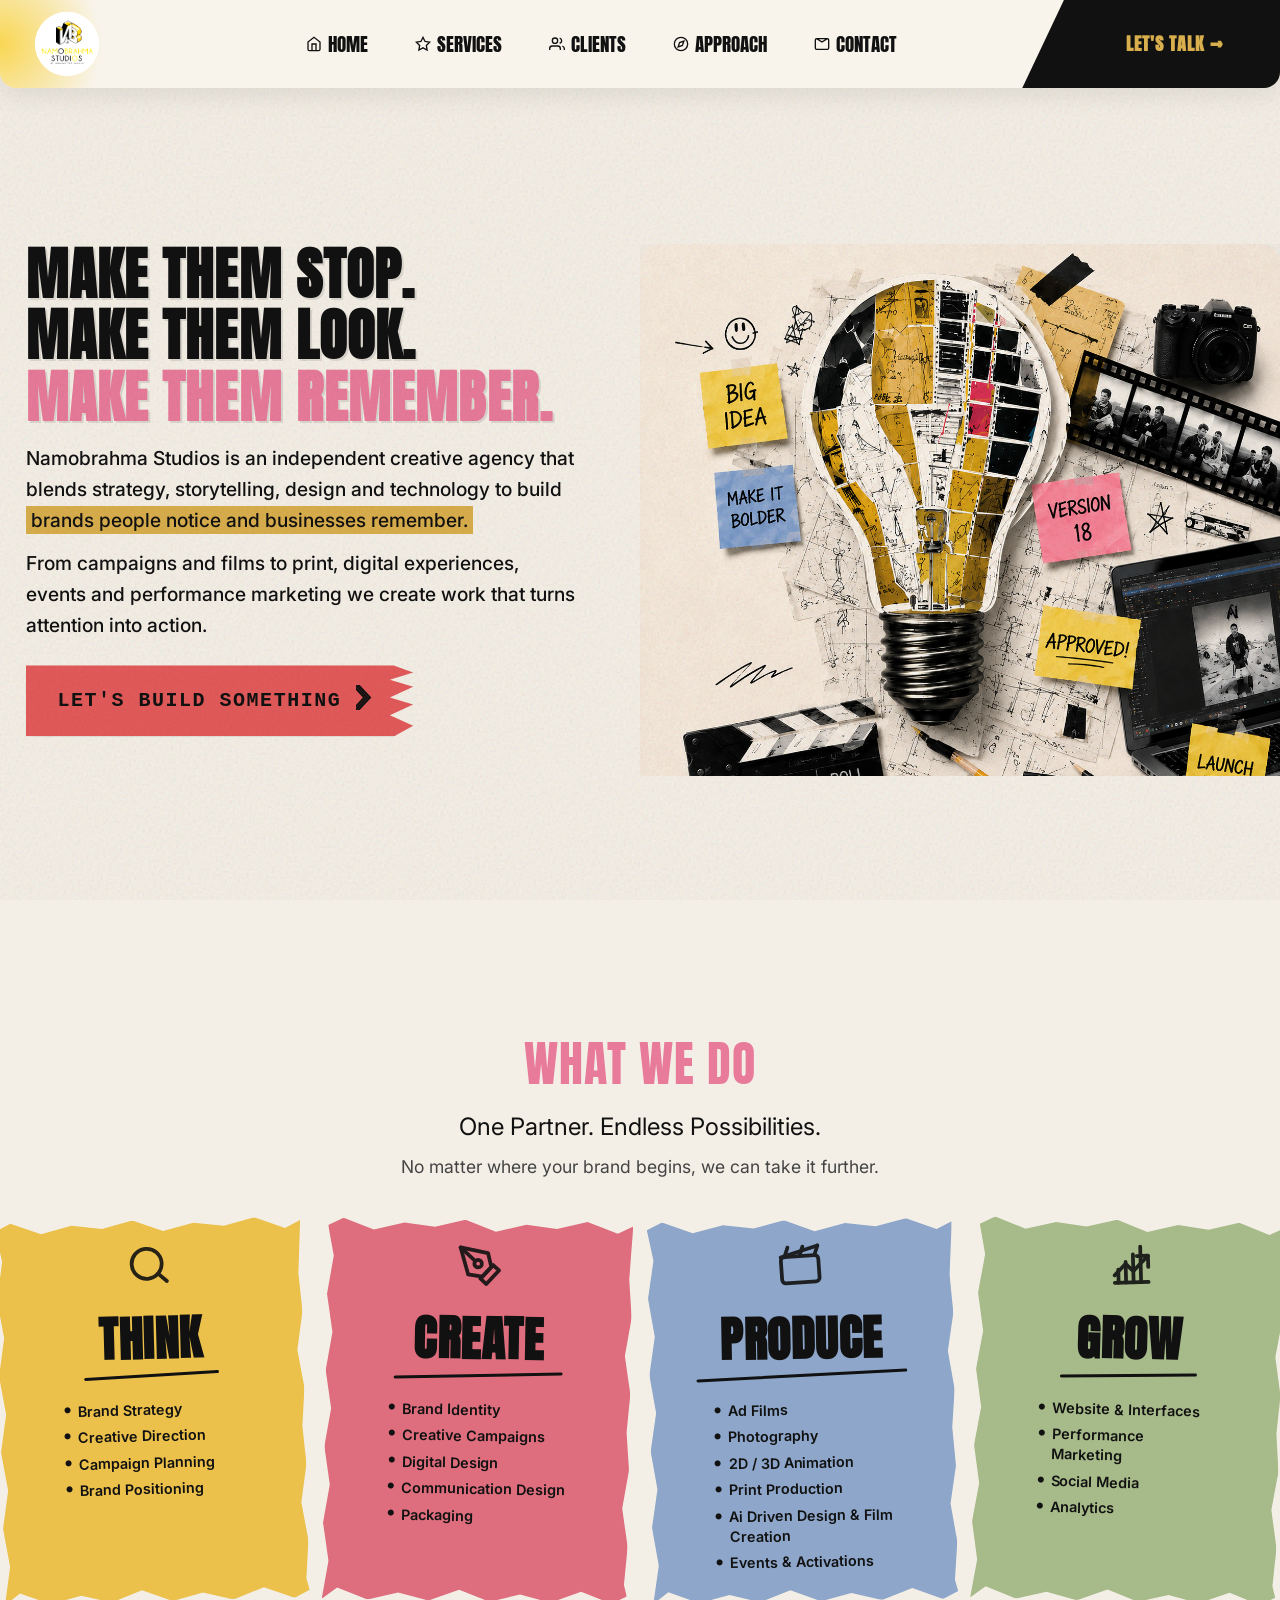
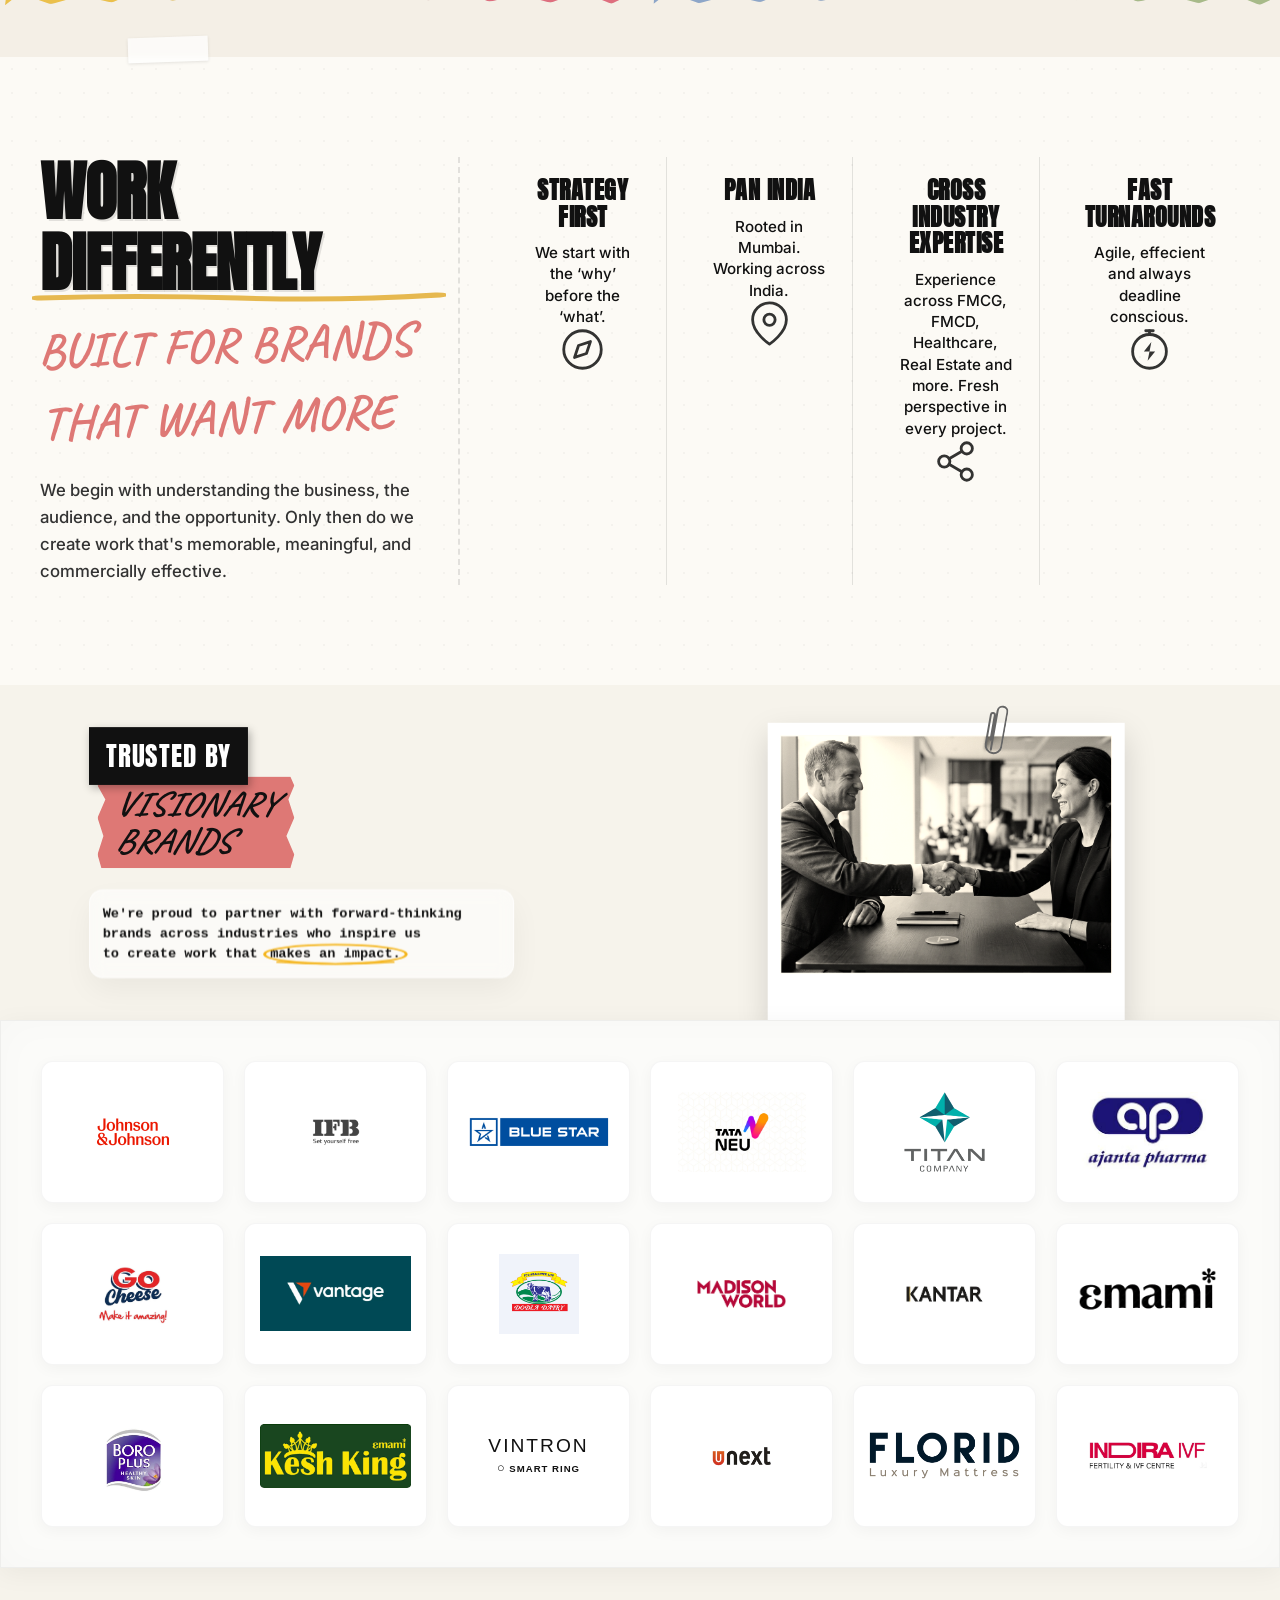
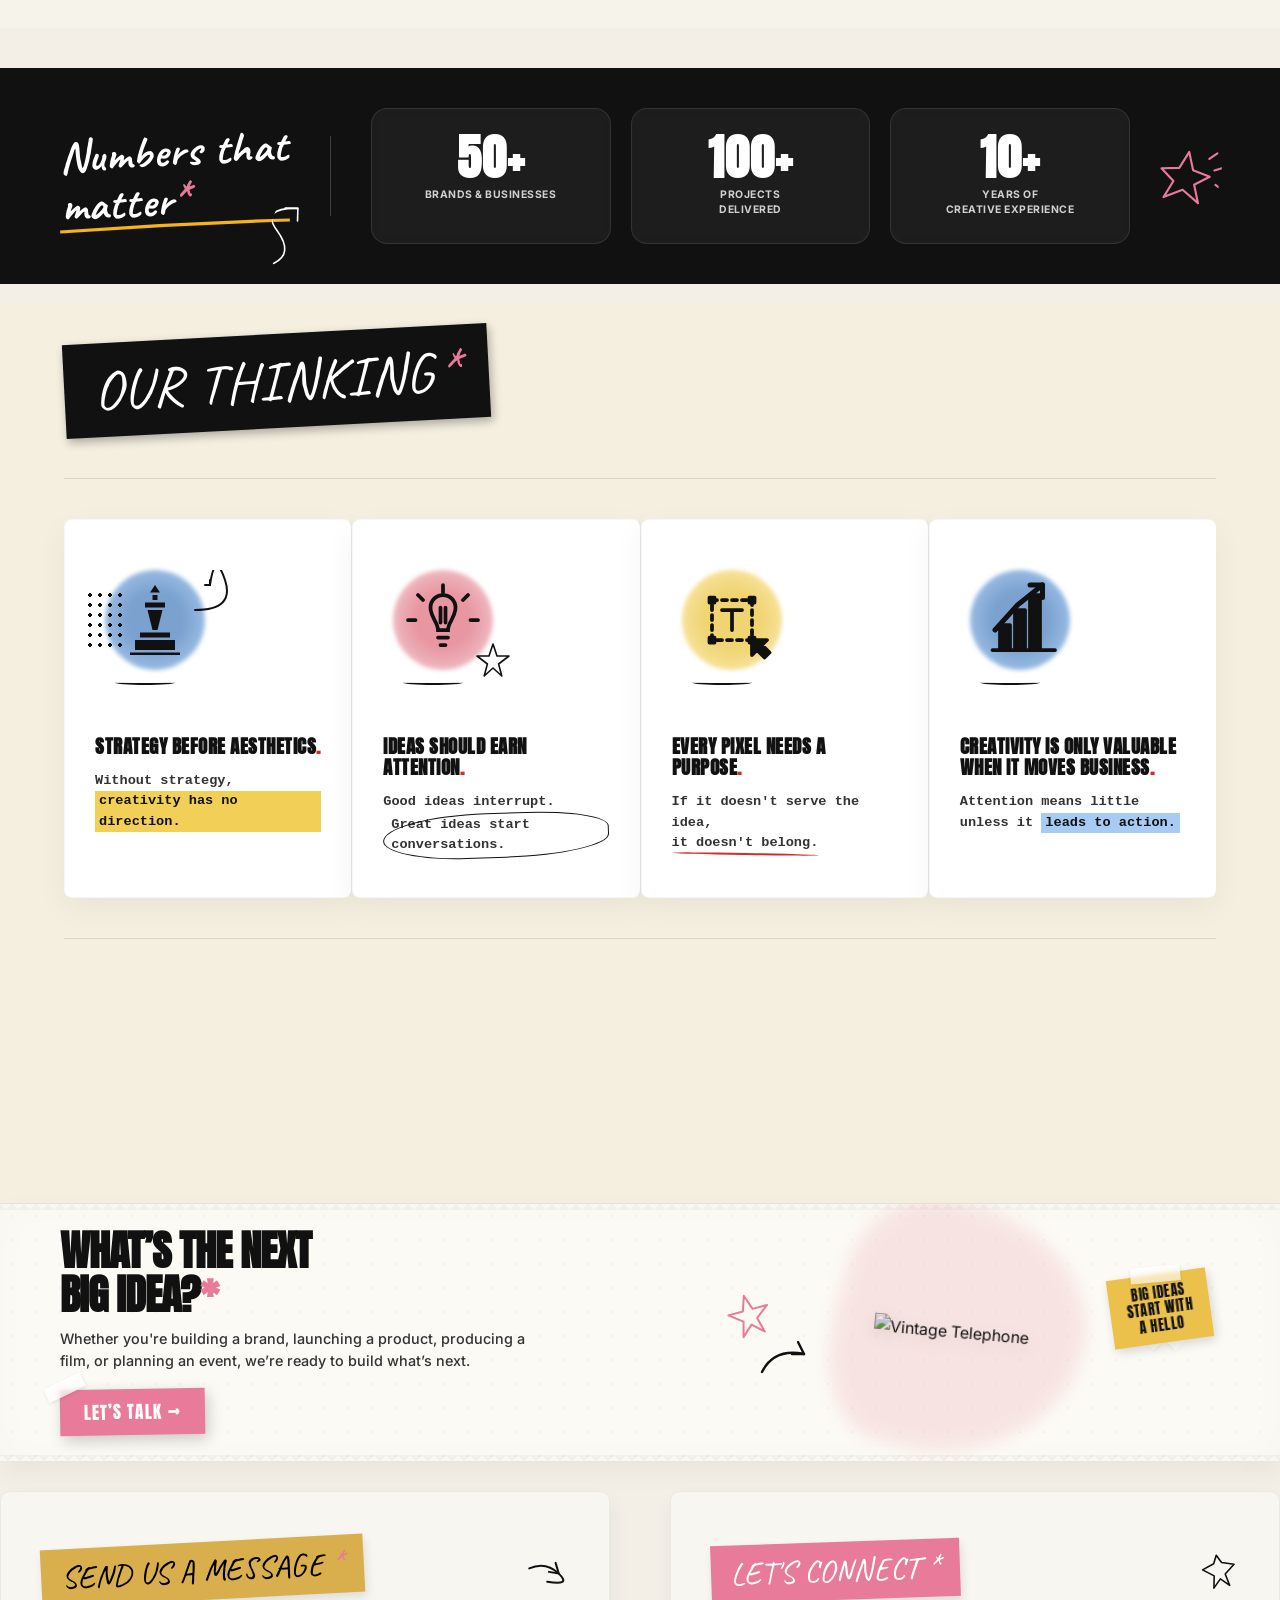
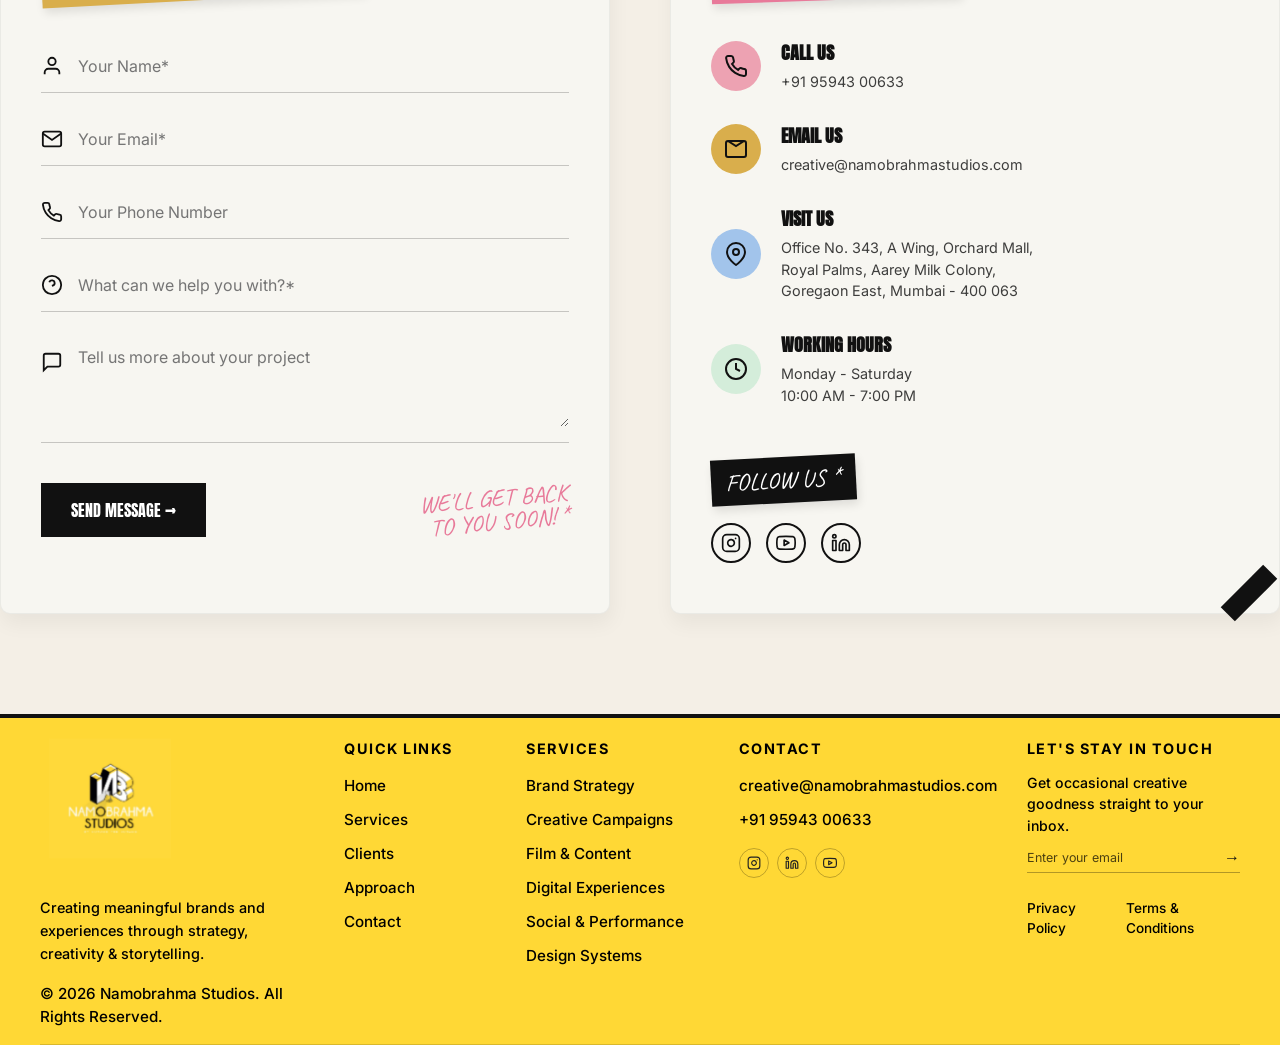
==== commit 88a5feed: "feat: refine footer animations, update client logo, and make approach cards static" ====
--- a/index.html
+++ b/index.html
@@ -6,7 +6,7 @@
   <meta name="viewport" content="width=device-width, initial-width=1.0" />
   <title>Namobrahma Studios | Creative Agency</title>
   <link rel="icon" type="image/png" href="images/fevi_cone.png" />
-  <link rel="stylesheet" href="styles.css?v=38" />
+  <link rel="stylesheet" href="styles.css?v=54" />
   <link rel="preconnect" href="https://fonts.googleapis.com">
   <link rel="preconnect" href="https://fonts.gstatic.com" crossorigin>
   <link
@@ -266,99 +266,18 @@
   <div id="SERVICES">
     <!-- SERVICES NEW HERO SECTION -->
     <section class="services-hero">
-      <div class="services-hero-top">
-        <div class="sh-left">
-          <div class="animate-jump-on-scroll">
-            <div class="pink-torn-tape">WHAT WE DO</div>
-          </div>
-          <h1 class="huge-title" style="margin-bottom: 20px; line-height: 0.9;">
-            <div class="line">ONE PARTNER.</div>
-            <div class="line" style="color: var(--hot-pink);">ENDLESS</div>
-            <div class="line" style="color: var(--hot-pink); position: relative;">POSSIBILITIES.
-              <svg style="position: absolute; bottom: 8px; left: 0; width: 100%; height: 4px;"
-                preserveAspectRatio="none" viewBox="0 0 100 10">
-                <path d="M0 5 L100 5" fill="none" stroke="#111" stroke-width="4" stroke-linecap="round" />
-              </svg>
-            </div>
-          </h1>
-        </div>
-        <div class="sh-right" style="padding-top: 20px;">
-          <div class="sh-desc-wrapper"
-            style="position: relative; display: inline-block; padding: 25px 40px; transform: rotate(-1.5deg); margin-left: 20px;">
-            <!-- Paper plane doodle -->
-            <div class="doodle-plane" style="position: absolute; top: -15px; left: -30px; transform: rotate(-10deg);">
-              <svg width="60" height="60" viewBox="0 0 100 100">
-                <path class="plane-path" d="M 20 50 L 80 20 L 70 80 L 50 60 L 50 90 L 40 50 Z" fill="none" stroke="#111"
-                  stroke-width="2" stroke-linejoin="round" />
-                <path class="plane-path" d="M 50 60 L 80 20" fill="none" stroke="#111" stroke-width="2" />
-                <path class="plane-path" d="M 20 50 Q -10 90, 40 100" fill="none" stroke="#111" stroke-width="2"
-                  stroke-dasharray="4 4" stroke-linecap="round" />
-              </svg>
-            </div>
-
-            <p class="sh-desc"
-              style="font-family: 'Courier New', Courier, monospace; font-weight: 700; font-size: 1.4rem; line-height: 1.6; margin: 0; letter-spacing: -0.5px;">
-              No matter where your brand<br>
-              begins,<br>
-              we can <mark class="sh-mark" style="padding: 2px 8px; border-radius: 2px;">take it further.</mark>
-            </p>
-
-            <!-- Yellow radiating doodle top right -->
-            <svg
-              style="position: absolute; right: 20px; top: -30px; width: 60px; height: 60px; transform: translate(100%, -30%);"
-              viewBox="0 0 100 100">
-              <path d="M 10 90 Q 20 50, 40 10" fill="none" stroke="#F4B41A" stroke-width="4" stroke-linecap="round" />
-              <path d="M 30 100 Q 60 70, 90 40" fill="none" stroke="#F4B41A" stroke-width="4" stroke-linecap="round" />
-              <path d="M 40 110 Q 70 90, 110 80" fill="none" stroke="#F4B41A" stroke-width="4" stroke-linecap="round" />
-            </svg>
-          </div>
-
-          <div class="pantone-graphic" style="text-align:right; margin-top: 20px; position: relative; z-index: -1;">
-            <!-- CSS Pantone Swatches -->
-            <div class="pantone-fan">
-              <div class="swatch s1">
-                <div class="color" style="background: #C3C5C4;"></div>
-                <div class="white-base"></div>
-              </div>
-              <div class="swatch s2">
-                <div class="color" style="background: #540D14;"></div>
-                <div class="white-base"></div>
-              </div>
-              <div class="swatch s3">
-                <div class="color" style="background: #CD5144;"></div>
-                <div class="white-base"></div>
-              </div>
-              <div class="swatch s4">
-                <div class="color" style="background: #CBA012;"></div>
-                <div class="white-base"></div>
-              </div>
-              <div class="swatch s5">
-                <div class="color" style="background: #DC9E0E;"></div>
-                <div class="white-base"></div>
-              </div>
-              <div class="swatch s6">
-                <div class="color" style="background: #B4234C;"></div>
-                <div class="white-base"></div>
-              </div>
-              <div class="swatch s7">
-                <div class="color" style="background: #0D3E4A;"></div>
-                <div class="white-base"></div>
-              </div>
-              <div class="swatch s8">
-                <div class="color" style="background: #143545;"></div>
-                <div class="white-base"></div>
-              </div>
-              <div class="swatch s9">
-                <div class="color" style="background: #182C3D;"></div>
-                <div class="white-base pantone-text">PANTONE</div>
-                <div class="tape-piece"></div>
-              </div>
-            </div>
-          </div>
-        </div>
-      </div>
-
-
+
+
+
+      <div class="services-intro" style="text-align: center; margin: 20px auto 30px; padding: 0 20px; max-width: 600px;">
+        <h3 style="font-size: 1.2rem; font-weight: 500; margin-bottom: 10px; color: var(--hot-pink); text-transform: uppercase; letter-spacing: 1px;">What We Do</h3>
+        <p style="font-size: 1.5rem; font-weight: 400; line-height: 1.4; margin-bottom: 10px; color: #111;">
+          One Partner. Endless Possibilities.
+        </p>
+        <p style="font-size: 1.1rem; font-weight: 400; line-height: 1.5; color: #444; margin: 0;">
+          No matter where your brand begins, we can take it further.
+        </p>
+      </div>
 
       <div class="services-paper-container">
         <div class="paper-card p-yellow">
@@ -472,7 +391,7 @@
         <!-- Pointers Area -->
         <div class="sb-grid-row">
           <!-- Card 1 -->
-          <div class="sb-card card-animated">
+          <div class="sb-card">
             <div class="face face1">
               <h4>Strategy First</h4>
               <p>We start with the ‘why’ before the ‘what’.</p>
@@ -492,7 +411,7 @@
           </div>
 
           <!-- Card 2 -->
-          <div class="sb-card card-animated">
+          <div class="sb-card">
             <div class="face face1">
               <h4>Pan India</h4>
               <p>Rooted in Mumbai. Working across India.</p>
@@ -512,7 +431,7 @@
           </div>
 
           <!-- Card 3 -->
-          <div class="sb-card card-animated">
+          <div class="sb-card">
             <div class="face face1">
               <h4>Cross Industry Expertise</h4>
               <p>Experience across FMCG, FMCD, Healthcare, Real Estate and more. Fresh perspective in every project.</p>
@@ -535,7 +454,7 @@
           </div>
 
           <!-- Card 4 -->
-          <div class="sb-card card-animated">
+          <div class="sb-card">
             <div class="face face1">
               <h4>Fast Turnarounds</h4>
               <p>Agile, effecient and always deadline conscious.</p>
@@ -563,15 +482,15 @@
 
   <div id="CLIENTS">
     <!-- CLIENTS HERO SECTION -->
-    <section class="clients-hero">
-      <div class="clients-hero-top">
-        <div class="ch-left">
-          <div class="black-torn-tape ch-tape-1 interactive-tape">TRUSTED BY</div><br>
-          <div class="pink-torn-tape ch-tape-2 interactive-tape"><i>VISIONARY<br>BRANDS</i></div>
-
-          <div class="ch-desc-card">
+    <section class="clients-hero" style="padding-top: 20px;">
+      <div class="clients-hero-top" style="display: flex; justify-content: center; gap: 0px; flex-wrap: wrap; margin-bottom: 20px; align-items: center;">
+        <div class="ch-left" style="transform: scale(0.85); transform-origin: left center;">
+          <div class="black-torn-tape ch-tape-1 interactive-tape" style="padding: 10px 20px; font-size: 2rem; transform: none !important; transition: none !important;">TRUSTED BY</div><br>
+          <div class="pink-torn-tape ch-tape-2 interactive-tape" style="padding: 10px 20px; font-size: 2.5rem; transform: none !important; transition: none !important;"><i>VISIONARY<br>BRANDS</i></div>
+
+          <div class="ch-desc-card" style="margin-top: 15px; padding: 15px;">
             <p class="ch-desc"
-              style="font-family: 'Courier New', Courier, monospace; font-weight: 700; font-size: 1.15rem; line-height: 1.7; color: #111; margin: 0;">
+              style="font-family: 'Courier New', Courier, monospace; font-weight: 700; font-size: 1rem; line-height: 1.5; color: #111; margin: 0;">
               We're proud to partner with forward-thinking<br>
               brands across industries who inspire us<br>
               to create work that <span style="position: relative; white-space: nowrap; padding: 0 5px;">makes an
@@ -588,9 +507,9 @@
         </div>
 
         <div class="ch-right">
-          <div class="collage-wrapper" style="position: relative; width: 100%; height: 100%; min-height: 400px;">
+          <div class="collage-wrapper" style="position: relative; width: 100%; height: 100%; min-height: 250px; transform: scale(0.85) translateY(-40px); transform-origin: center right;">
             <!-- Polaroid Handshake -->
-            <div class="polaroid-handshake">
+            <div class="polaroid-handshake" style="transform: none !important; transition: none !important;">
               <img src="images/client_handshake_bw.png" alt="Handshake" />
               <div class="paperclip">
                 <svg width="25" height="70" viewBox="0 0 20 60" fill="none" stroke="#666" stroke-width="2"
@@ -613,12 +532,7 @@
             <img src="images/02_IFB.png" alt="IFB" class="client-img-logo">
           </div>
           <div class="cl-logo cl-grab">
-            <div
-              style="background:#004696; color:#fff; font-family:sans-serif; font-weight:bold; padding:4px 8px; font-size:0.9rem; display:flex; align-items:center; gap:5px;">
-              <svg width="15" height="15" viewBox="0 0 24 24" fill="#fff">
-                <polygon points="12,2 15,9 22,9 16,14 18,21 12,17 6,21 8,14 2,9 9,9" />
-              </svg> BLUE STAR
-            </div>
+            <img src="images/03_Blue_Star.png" alt="Blue Star" class="client-img-logo">
           </div>
           <div class="cl-logo cl-zoom-in">
             <img src="images/04_Tata_Neu.png" alt="Tata Neu" class="client-img-logo">
@@ -728,8 +642,8 @@
 
   <div id="APPROACH">
     <!-- OUR THINKING SECTION -->
-    <section class="our-thinking-section">
-      <div class="thinking-header">
+    <section class="our-thinking-section" style="padding-top: 30px; padding-bottom: 30px;">
+      <div class="thinking-header" style="margin-bottom: 20px;">
         <div class="black-torn-tape thinking-tape">OUR THINKING<span class="red-star">*</span></div>
       </div>
 
@@ -1127,7 +1041,9 @@
 
       <!-- Col 1: Brand -->
       <div class="slim-footer-brand">
-        <img src="images/kunal_footer.jpg" alt="Namobrahma Studios Logo" class="slim-footer-logo">
+        <div class="footer-logo-3d-wrapper">
+          <img src="images/kunal_footer.jpg" alt="Namobrahma Studios Logo" class="slim-footer-logo" style="mix-blend-mode: none; position: relative; z-index: 10; transform: translateZ(50px);">
+        </div>
         <p class="slim-tagline">Creating meaningful brands and experiences through strategy, creativity &amp;
           storytelling.</p>
         <p class="slim-copyright">&copy; 2026 Namobrahma Studios. All Rights Reserved.</p>
--- a/styles.css
+++ b/styles.css
@@ -305,7 +305,8 @@
 
 .nav-center {
   display: flex;
-  gap: 15px; /* Reduced gap to accommodate padding */
+  gap: 15px;
+  /* Reduced gap to accommodate padding */
 }
 
 .nav-link {
@@ -347,16 +348,19 @@
   z-index: -1;
 }
 
-.nav-link:hover, .nav-link.active {
+.nav-link:hover,
+.nav-link.active {
   color: var(--mustard-yellow);
 }
 
-.nav-link:hover::before, .nav-link.active::before {
+.nav-link:hover::before,
+.nav-link.active::before {
   transform: scaleY(1);
   opacity: 1;
 }
 
-.nav-link:hover::after, .nav-link.active::after {
+.nav-link:hover::after,
+.nav-link.active::after {
   transform: scaleY(1);
   opacity: 1;
 }
@@ -399,7 +403,7 @@
   flex: 0 0 50%;
   max-width: 50%;
   z-index: 20;
-  padding: 0 0 40px 8%;
+  padding: 0 0 40px 2%;
 }
 
 .huge-title {
@@ -5231,117 +5235,186 @@
 
 /* Glare effect */
 .cl-logo::before {
-    content: '';
-    position: absolute;
-    width: 100%;
-    height: 100%;
-    background: linear-gradient(45deg, transparent, rgba(0,0,0,0.15), transparent);
-    top: -100%;
-    left: -100%;
-    transition: all 0.5s ease;
-    z-index: 2;
-    pointer-events: none;
-}
+  content: '';
+  position: absolute;
+  width: 100%;
+  height: 100%;
+  background: linear-gradient(45deg, transparent, rgba(0, 0, 0, 0.15), transparent);
+  top: -100%;
+  left: -100%;
+  transition: all 0.5s ease;
+  z-index: 2;
+  pointer-events: none;
+}
+
 .cl-logo:hover::before {
-    top: 100%;
-    left: 100%;
+  top: 100%;
+  left: 100%;
 }
 
 /* Unique styles for each cursor type */
-.cl-pointer { cursor: pointer; }
+.cl-pointer {
+  cursor: pointer;
+}
+
 .cl-pointer:hover {
-    transform: scale(1.05) rotate(2deg);
-    box-shadow: 0 15px 30px rgba(0,0,0,0.2), 0 0 0 3px var(--mustard-yellow);
-}
-
-.cl-help { cursor: help; }
+  transform: scale(1.05) rotate(2deg);
+  box-shadow: 0 15px 30px rgba(0, 0, 0, 0.2), 0 0 0 3px var(--mustard-yellow);
+}
+
+.cl-help {
+  cursor: help;
+}
+
 .cl-help:hover {
-    transform: scale(1.05) translateY(-5px);
-    box-shadow: 0 15px 30px rgba(0,0,0,0.2), 0 0 0 3px var(--hot-pink);
-}
-
-.cl-wait { cursor: wait; }
+  transform: scale(1.05) translateY(-5px);
+  box-shadow: 0 15px 30px rgba(0, 0, 0, 0.2), 0 0 0 3px var(--hot-pink);
+}
+
+.cl-wait {
+  cursor: wait;
+}
+
 .cl-wait:hover {
-    animation: cl-pulse 1.5s infinite;
-    box-shadow: 0 10px 20px rgba(0,0,0,0.15);
-}
-
-.cl-crosshair { cursor: crosshair; }
+  animation: cl-pulse 1.5s infinite;
+  box-shadow: 0 10px 20px rgba(0, 0, 0, 0.15);
+}
+
+.cl-crosshair {
+  cursor: crosshair;
+}
+
 .cl-crosshair:hover {
-    transform: scale(1.05);
-    box-shadow: 0 0 0 5px rgba(0,0,0,0.2);
-}
-
-.cl-text { cursor: text; }
+  transform: scale(1.05);
+  box-shadow: 0 0 0 5px rgba(0, 0, 0, 0.2);
+}
+
+.cl-text {
+  cursor: text;
+}
+
 .cl-text:hover {
-    transform: scale(1.05);
-    box-shadow: 0 10px 25px rgba(0,0,0,0.15);
-}
-
-.cl-not-allowed { cursor: not-allowed; }
+  transform: scale(1.05);
+  box-shadow: 0 10px 25px rgba(0, 0, 0, 0.15);
+}
+
+.cl-not-allowed {
+  cursor: not-allowed;
+}
+
 .cl-not-allowed:hover {
-    transform: scale(1.05);
-    animation: cl-shake 0.5s ease-in-out;
-    box-shadow: 0 10px 25px rgba(0,0,0,0.15), 0 0 0 3px #e35a5a;
-}
-
-.cl-grab { cursor: grab; }
+  transform: scale(1.05);
+  animation: cl-shake 0.5s ease-in-out;
+  box-shadow: 0 10px 25px rgba(0, 0, 0, 0.15), 0 0 0 3px #e35a5a;
+}
+
+.cl-grab {
+  cursor: grab;
+}
+
 .cl-grab:hover {
-    transform: scale(1.05) translateX(10px);
-    box-shadow: 0 15px 30px rgba(0,0,0,0.2);
-}
-
-.cl-zoom-in { cursor: zoom-in; }
+  transform: scale(1.05) translateX(10px);
+  box-shadow: 0 15px 30px rgba(0, 0, 0, 0.2);
+}
+
+.cl-zoom-in {
+  cursor: zoom-in;
+}
+
 .cl-zoom-in:hover {
-    transform: scale(1.15);
-    box-shadow: 0 20px 40px rgba(0,0,0,0.25);
-    z-index: 10;
-}
-
-.cl-cell { cursor: cell; }
+  transform: scale(1.15);
+  box-shadow: 0 20px 40px rgba(0, 0, 0, 0.25);
+  z-index: 10;
+}
+
+.cl-cell {
+  cursor: cell;
+}
+
 .cl-cell:hover {
-    transform: scale(1.05);
-    clip-path: polygon(10% 0%, 90% 0%, 100% 10%, 100% 90%, 90% 100%, 10% 100%, 0% 90%, 0% 10%);
-    box-shadow: 0 10px 25px rgba(0,0,0,0.2);
-}
-
-.cl-copy { cursor: copy; }
+  transform: scale(1.05);
+  clip-path: polygon(10% 0%, 90% 0%, 100% 10%, 100% 90%, 90% 100%, 10% 100%, 0% 90%, 0% 10%);
+  box-shadow: 0 10px 25px rgba(0, 0, 0, 0.2);
+}
+
+.cl-copy {
+  cursor: copy;
+}
+
 .cl-copy:hover {
-    transform: scale(1.05);
-    box-shadow: 8px 8px 0 var(--text-black);
-}
-
-.cl-move { cursor: move; }
+  transform: scale(1.05);
+  box-shadow: 8px 8px 0 var(--text-black);
+}
+
+.cl-move {
+  cursor: move;
+}
+
 .cl-move:hover {
-    animation: cl-moveAround 2s infinite ease-in-out;
-    box-shadow: 0 15px 30px rgba(0,0,0,0.2);
-}
-
-.cl-alias { cursor: alias; }
+  animation: cl-moveAround 2s infinite ease-in-out;
+  box-shadow: 0 15px 30px rgba(0, 0, 0, 0.2);
+}
+
+.cl-alias {
+  cursor: alias;
+}
+
 .cl-alias:hover {
-    transform: scale(1.05) skew(-5deg);
-    box-shadow: 0 15px 30px rgba(0,0,0,0.2);
+  transform: scale(1.05) skew(-5deg);
+  box-shadow: 0 15px 30px rgba(0, 0, 0, 0.2);
 }
 
 /* Animations */
 @keyframes cl-pulse {
-    0% { transform: scale(1.05); }
-    50% { transform: scale(1); }
-    100% { transform: scale(1.05); }
+  0% {
+    transform: scale(1.05);
+  }
+
+  50% {
+    transform: scale(1);
+  }
+
+  100% {
+    transform: scale(1.05);
+  }
 }
 
 @keyframes cl-shake {
-    0%, 100% { transform: translateX(0) scale(1.05); }
-    25% { transform: translateX(-5px) scale(1.05); }
-    75% { transform: translateX(5px) scale(1.05); }
+
+  0%,
+  100% {
+    transform: translateX(0) scale(1.05);
+  }
+
+  25% {
+    transform: translateX(-5px) scale(1.05);
+  }
+
+  75% {
+    transform: translateX(5px) scale(1.05);
+  }
 }
 
 @keyframes cl-moveAround {
-    0% { transform: translate(0, 0) scale(1.05); }
-    25% { transform: translate(5px, -5px) scale(1.05); }
-    50% { transform: translate(0, 0) scale(1.05); }
-    75% { transform: translate(-5px, 5px) scale(1.05); }
-    100% { transform: translate(0, 0) scale(1.05); }
+  0% {
+    transform: translate(0, 0) scale(1.05);
+  }
+
+  25% {
+    transform: translate(5px, -5px) scale(1.05);
+  }
+
+  50% {
+    transform: translate(0, 0) scale(1.05);
+  }
+
+  75% {
+    transform: translate(-5px, 5px) scale(1.05);
+  }
+
+  100% {
+    transform: translate(0, 0) scale(1.05);
+  }
 }
 
 .cl-logo:nth-child(6n) {
@@ -9487,7 +9560,8 @@
 .card-animated {
   overflow: hidden;
   position: relative;
-  padding: 0 !important; /* Reset padding on container, move to face1 */
+  padding: 0 !important;
+  /* Reset padding on container, move to face1 */
   border-radius: 8px;
 }
 
@@ -9499,7 +9573,8 @@
   position: relative;
   width: 100%;
   height: 100%;
-  padding: 30px 25px 80px 25px; /* Extra bottom padding so 60px face2 doesn't cover text */
+  padding: 30px 25px 80px 25px;
+  /* Extra bottom padding so 60px face2 doesn't cover text */
   display: flex;
   flex-direction: column;
   justify-content: flex-start;
@@ -9522,12 +9597,15 @@
 .card-animated:nth-child(1) .face.face2 {
   background: linear-gradient(45deg, #111, var(--hot-pink));
 }
+
 .card-animated:nth-child(2) .face.face2 {
   background: linear-gradient(45deg, #111, var(--mustard-yellow));
 }
+
 .card-animated:nth-child(3) .face.face2 {
   background: linear-gradient(45deg, #111, #e35a5a);
 }
+
 .card-animated:nth-child(4) .face.face2 {
   background: linear-gradient(45deg, #111, #333);
 }
@@ -9547,6 +9625,7 @@
   background: rgba(255, 255, 255, 0.1);
   border-radius: 8px 0 0 8px;
 }
+
 .card-animated:hover .face.face2::before {
   border-radius: 0 0 0 8px;
 }
@@ -9557,7 +9636,7 @@
   stroke: #fff;
   transition: 0.5s;
   margin: 0;
-  filter: drop-shadow(0 2px 5px rgba(0,0,0, .2));
+  filter: drop-shadow(0 2px 5px rgba(0, 0, 0, .2));
 }
 
 .card-animated:hover .face.face2 .sb-icon {
@@ -9591,58 +9670,66 @@
 
 /* CTA Animation (Home Page Button) */
 .btn-cta-anim {
-    transition: box-shadow 0.5s ease;
+  transition: box-shadow 0.5s ease;
 }
 
 .btn-cta-anim:hover {
-    box-shadow: 8px 8px 0 var(--mustard-yellow) !important;
+  box-shadow: 8px 8px 0 var(--mustard-yellow) !important;
 }
 
 .btn-cta-anim span {
-    display: inline-block;
+  display: inline-block;
 }
 
 .btn-cta-anim span:nth-child(2) {
-    width: 25px;
-    margin-left: 15px;
-    position: relative;
-    top: 2px;
-    transition: 0.5s;
-    margin-right: 0px;
+  width: 25px;
+  margin-left: 15px;
+  position: relative;
+  top: 2px;
+  transition: 0.5s;
+  margin-right: 0px;
 }
 
 .btn-cta-anim:hover span:nth-child(2) {
-    margin-right: 20px;
+  margin-right: 20px;
 }
 
 .btn-cta-anim path.one {
-    transition: 0.4s;
-    transform: translateX(-60%);
+  transition: 0.4s;
+  transform: translateX(-60%);
 }
 
 .btn-cta-anim path.two {
-    transition: 0.5s;
-    transform: translateX(-30%);
+  transition: 0.5s;
+  transform: translateX(-30%);
 }
 
 .btn-cta-anim:hover path.three {
-    animation: cta_color_anim 1s infinite 0.2s;
+  animation: cta_color_anim 1s infinite 0.2s;
 }
 
 .btn-cta-anim:hover path.one {
-    transform: translateX(0%);
-    animation: cta_color_anim 1s infinite 0.6s;
+  transform: translateX(0%);
+  animation: cta_color_anim 1s infinite 0.6s;
 }
 
 .btn-cta-anim:hover path.two {
-    transform: translateX(0%);
-    animation: cta_color_anim 1s infinite 0.4s;
+  transform: translateX(0%);
+  animation: cta_color_anim 1s infinite 0.4s;
 }
 
 @keyframes cta_color_anim {
-    0% { fill: currentColor; }
-    50% { fill: var(--mustard-yellow); }
-    100% { fill: currentColor; }
+  0% {
+    fill: currentColor;
+  }
+
+  50% {
+    fill: var(--mustard-yellow);
+  }
+
+  100% {
+    fill: currentColor;
+  }
 }
 
 .btn-torn-pink:hover {
@@ -9926,16 +10013,17 @@
 }
 
 .slim-tagline {
-  font-size: 0.78rem;
   font-size: 0.9rem;
   line-height: 1.6;
-  color: #555;
+  color: #000;
+  font-weight: 500;
   margin-top: 10px;
 }
 
 .slim-copyright {
   font-size: 0.95rem;
-  color: #555;
+  color: #000;
+  font-weight: 500;
   margin-top: 10px;
 }
 
@@ -9957,14 +10045,43 @@
 
 .slim-link {
   font-size: 0.95rem;
-  color: #333;
+  color: #000;
+  font-weight: 500;
   text-decoration: none;
-  transition: color 0.2s ease;
+  transition: all 0.2s ease;
   line-height: 1.9;
+  position: relative;
+  display: inline-block;
+}
+
+.slim-link::after,
+.slim-link::before {
+  content: '';
+  position: absolute;
+  width: 100%;
+  height: 2px;
+  background: linear-gradient(to right, #ff0000, #00ffff);
+  bottom: 0px;
+  left: 0;
+  transform: scaleX(0);
+  transform-origin: right;
+  transition: transform 0.4s ease-out;
+}
+
+.slim-link::before {
+  top: 0px;
+  bottom: auto;
+  transform-origin: left;
+}
+
+.slim-link:hover::after,
+.slim-link:hover::before {
+  transform: scaleX(1);
 }
 
 .slim-link:hover {
-  color: #000;
+  color: red;
+  transform: translateX(4px);
 }
 
 /* Socials */
@@ -10035,8 +10152,8 @@
 
 /* Newsletter */
 .slim-newsletter-text {
-  font-size: 0.75rem;
-  color: #333;
+  color: #000;
+  font-weight: 500;
   line-height: 1.5;
   margin-bottom: 8px;
   font-size: 0.88rem;
@@ -10060,7 +10177,7 @@
 }
 
 .slim-newsletter-form input::placeholder {
-  color: rgba(0, 0, 0, 0.4);
+  color: rgba(0, 0, 0, 0.7);
 }
 
 .slim-newsletter-form button {
@@ -10085,13 +10202,41 @@
 
 .slim-legal-link {
   font-size: 0.85rem;
-  color: #444;
+  color: #000;
+  font-weight: 500;
   text-decoration: none;
-  transition: color 0.2s ease;
+  transition: all 0.2s ease;
+  position: relative;
+  display: inline-block;
+}
+
+.slim-legal-link::after,
+.slim-legal-link::before {
+  content: '';
+  position: absolute;
+  width: 100%;
+  height: 2px;
+  background: linear-gradient(to right, #ff0000, #00ffff);
+  bottom: -4px;
+  left: 0;
+  transform: scaleX(0);
+  transform-origin: right;
+  transition: transform 0.4s ease-out;
+}
+
+.slim-legal-link::before {
+  top: -4px;
+  bottom: auto;
+  transform-origin: left;
+}
+
+.slim-legal-link:hover::after,
+.slim-legal-link:hover::before {
+  transform: scaleX(1);
 }
 
 .slim-legal-link:hover {
-  color: #000;
+  color: red;
 }
 
 /* ===================================== */
@@ -10169,4 +10314,102 @@
     bottom: auto !important;
     right: 0 !important;
   }
+}
+
+.footer-logo-3d-wrapper {
+	display: inline-block;
+	position: relative;
+	cursor: pointer;
+	border: none;
+	background: transparent;
+	perspective: 500px;
+	transform-style: preserve-3d;
+	transform: rotateX(10deg);
+	animation: rotateAngle 6s linear infinite;
+    max-width: fit-content;
+}
+
+/* Removed colored wobble pseudo-elements per user request */
+
+@keyframes rotateAngle {
+	0% {
+		transform: rotateY(0deg) rotateX(10deg);
+		animation-timing-function: cubic-bezier(0.61, 1, 0.88, 1);
+	}
+	25% {
+		transform: rotateY(20deg) rotateX(10deg);
+	}
+	50% {
+		transform: rotateY(0deg) rotateX(10deg);
+		animation-timing-function: cubic-bezier(0.61, 1, 0.88, 1);
+	}
+	75% {
+		transform: rotateY(-20deg) rotateX(10deg);
+	}
+	100% {
+		transform: rotateY(0deg) rotateX(10deg);
+	}
+}
+
+@keyframes translateWobble {
+  0% {
+		opacity: 0;
+		transform: translate3d(
+			calc(var(--z) * 0px), 
+			calc(var(--z) * 0px), 
+			calc(var(--z) * 0px)
+		);
+  }
+  16% {
+		transform: translate3d(
+			calc(var(--z) * 160px), 
+			calc(var(--z) * 160px), 
+			calc(var(--z) * 160px)
+		);
+  }
+  28% {
+		opacity: 1;
+		transform: translate3d(
+			calc(var(--z) * 70px), 
+			calc(var(--z) * 70px), 
+			calc(var(--z) * 70px)
+		);
+  }
+  44% {
+		transform: translate3d(
+			calc(var(--z) * 130px), 
+			calc(var(--z) * 130px), 
+			calc(var(--z) * 130px)
+		);
+  }
+  59% {
+		transform: translate3d(
+			calc(var(--z) * 85px), 
+			calc(var(--z) * 85px), 
+			calc(var(--z) * 85px)
+		);
+  }
+  73% {
+		transform: translate3d(
+			calc(var(--z) * 110px), 
+			calc(var(--z) * 110px), 
+			calc(var(--z) * 110px)
+		);
+  }
+	88% {
+		opacity: 1;
+		transform: translate3d(
+			calc(var(--z) * 90px), 
+			calc(var(--z) * 90px), 
+			calc(var(--z) * 90px)
+		);
+  }
+  100% {
+		opacity: 1;
+		transform: translate3d(
+			calc(var(--z) * 100px), 
+			calc(var(--z) * 100px), 
+			calc(var(--z) * 100px)
+		);
+  }
 }
